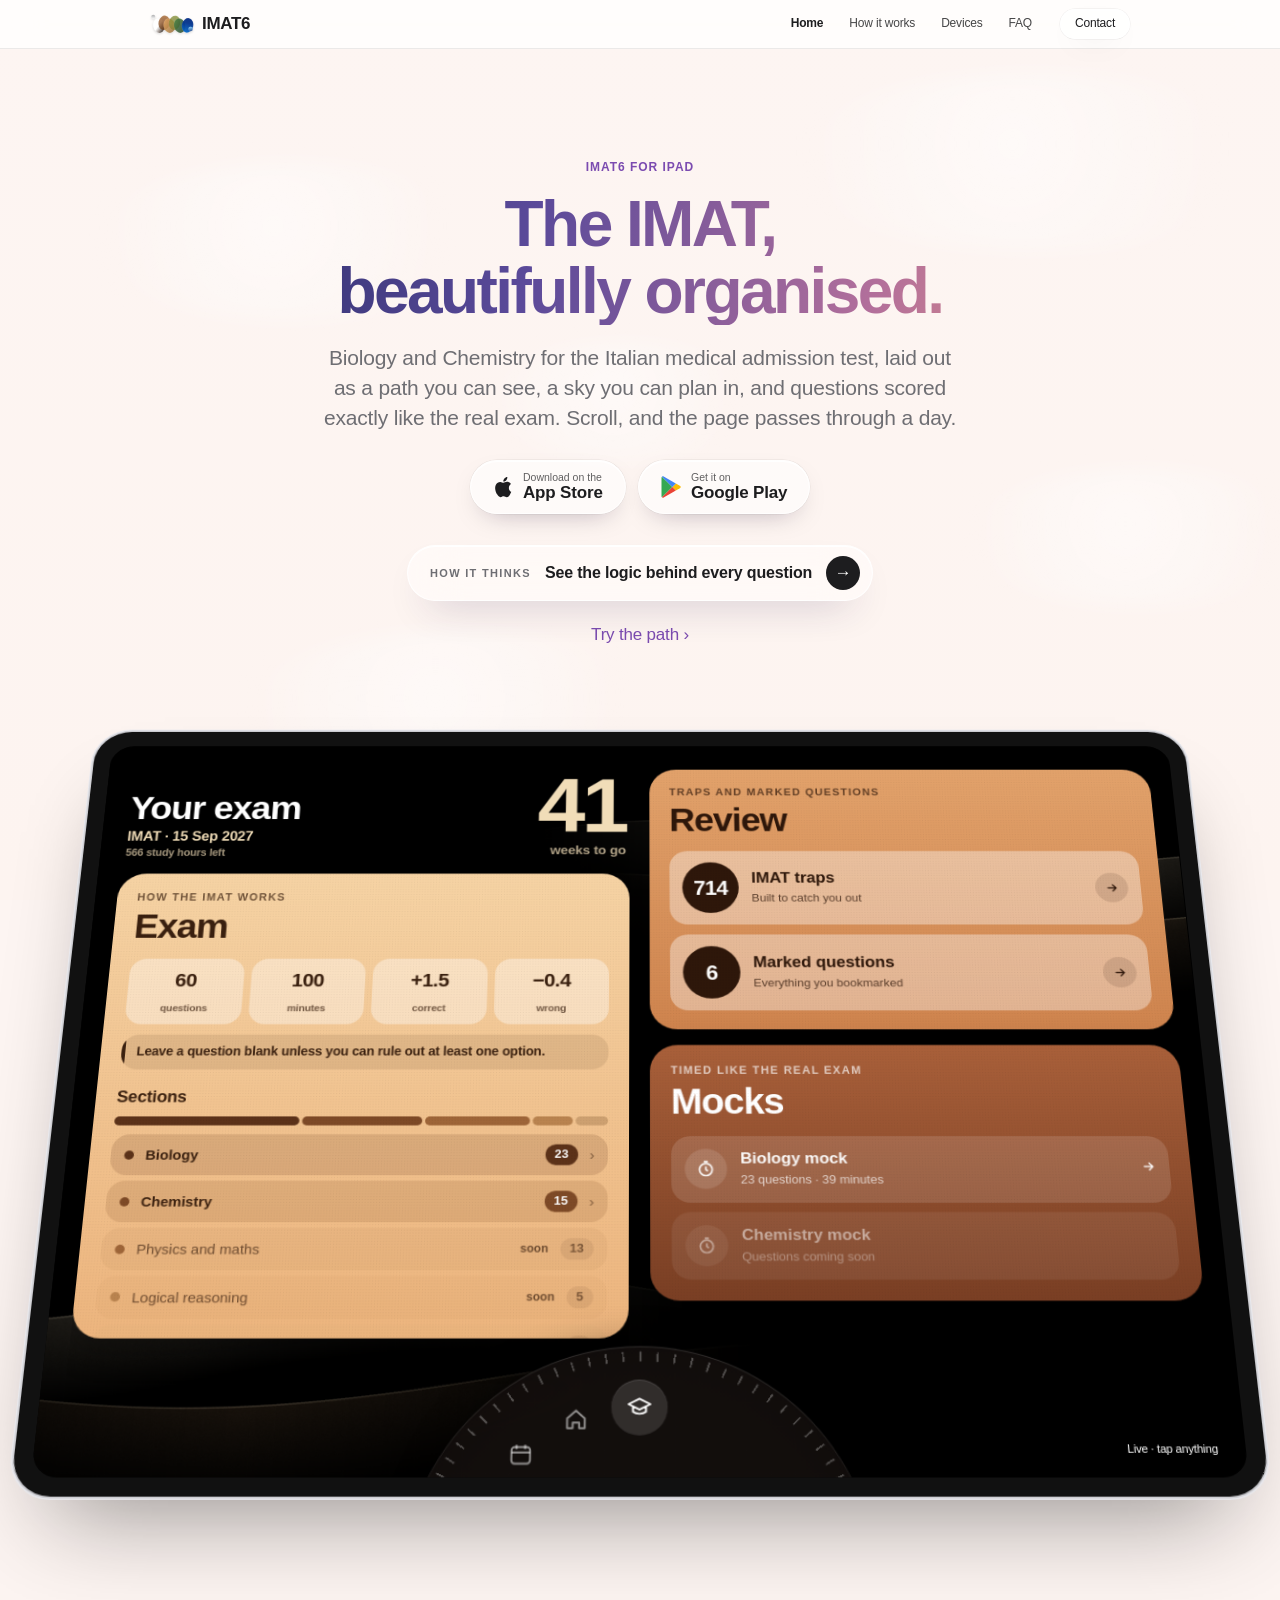
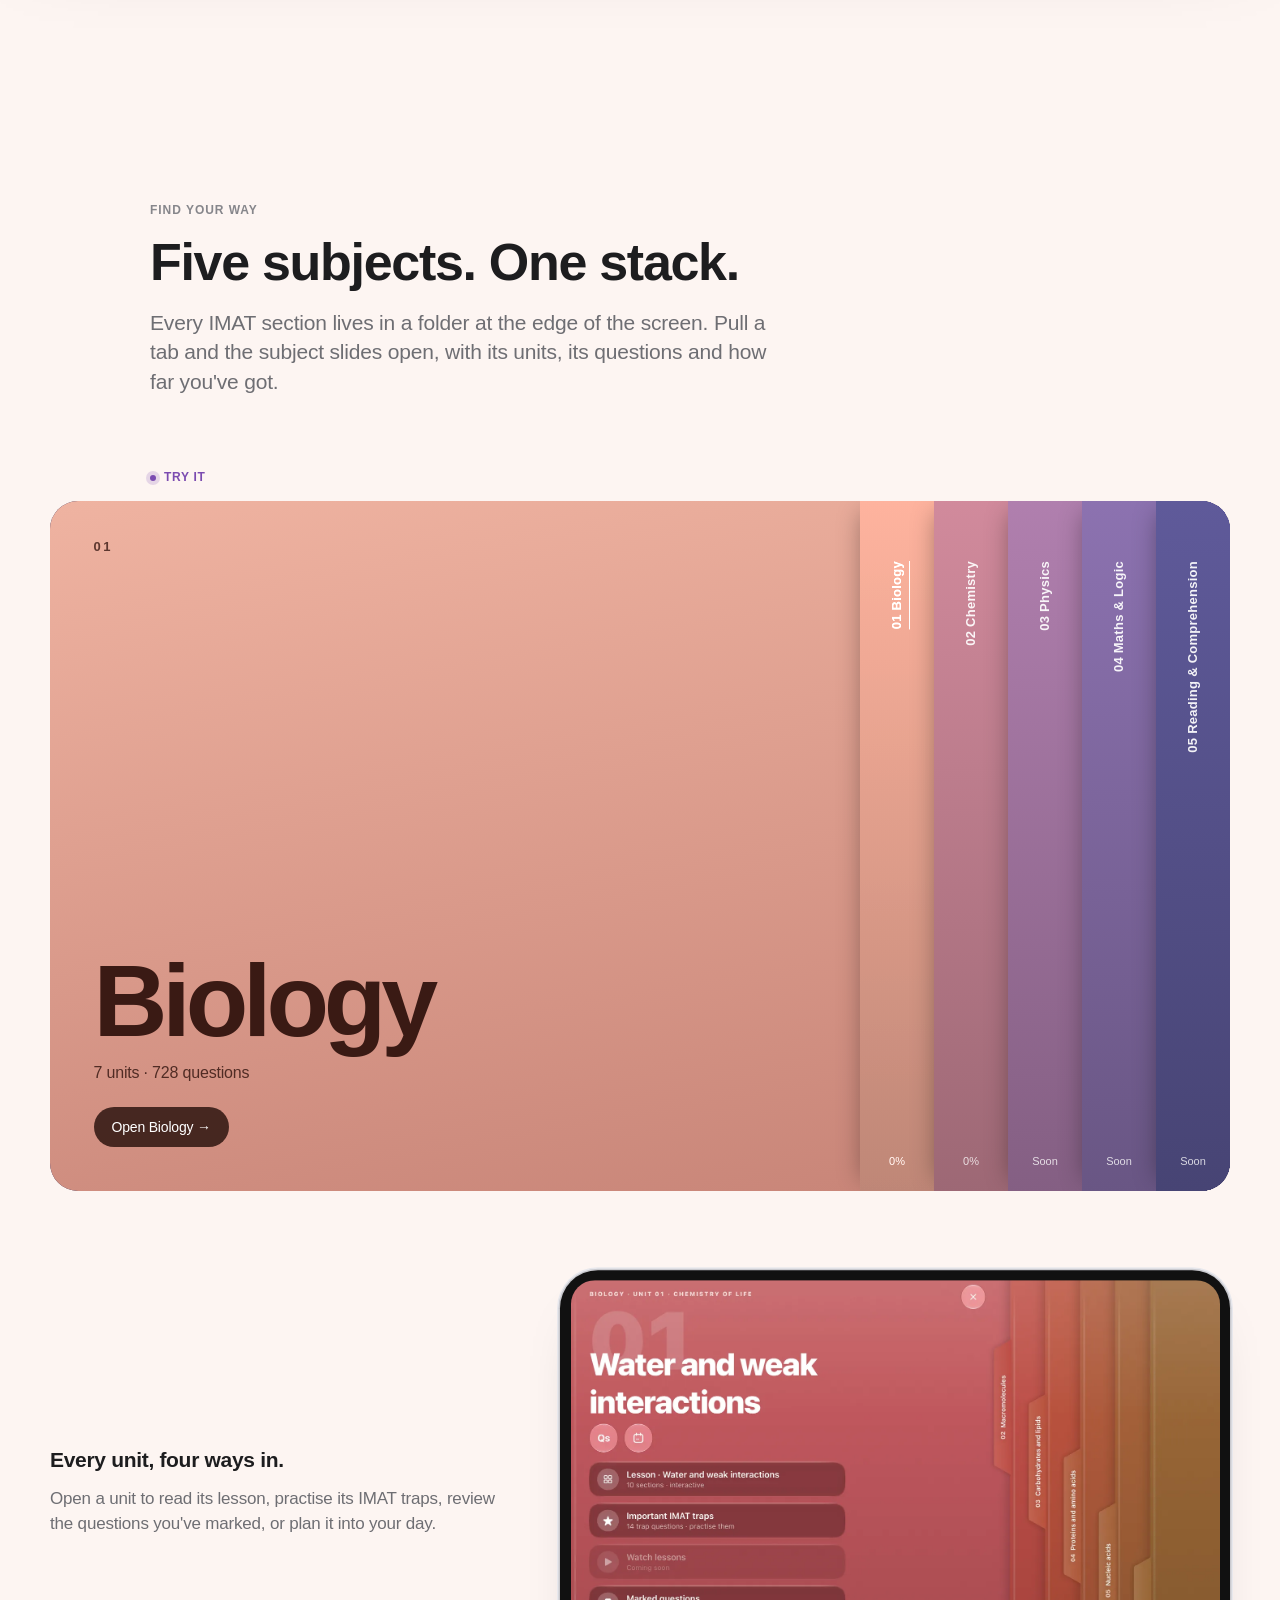
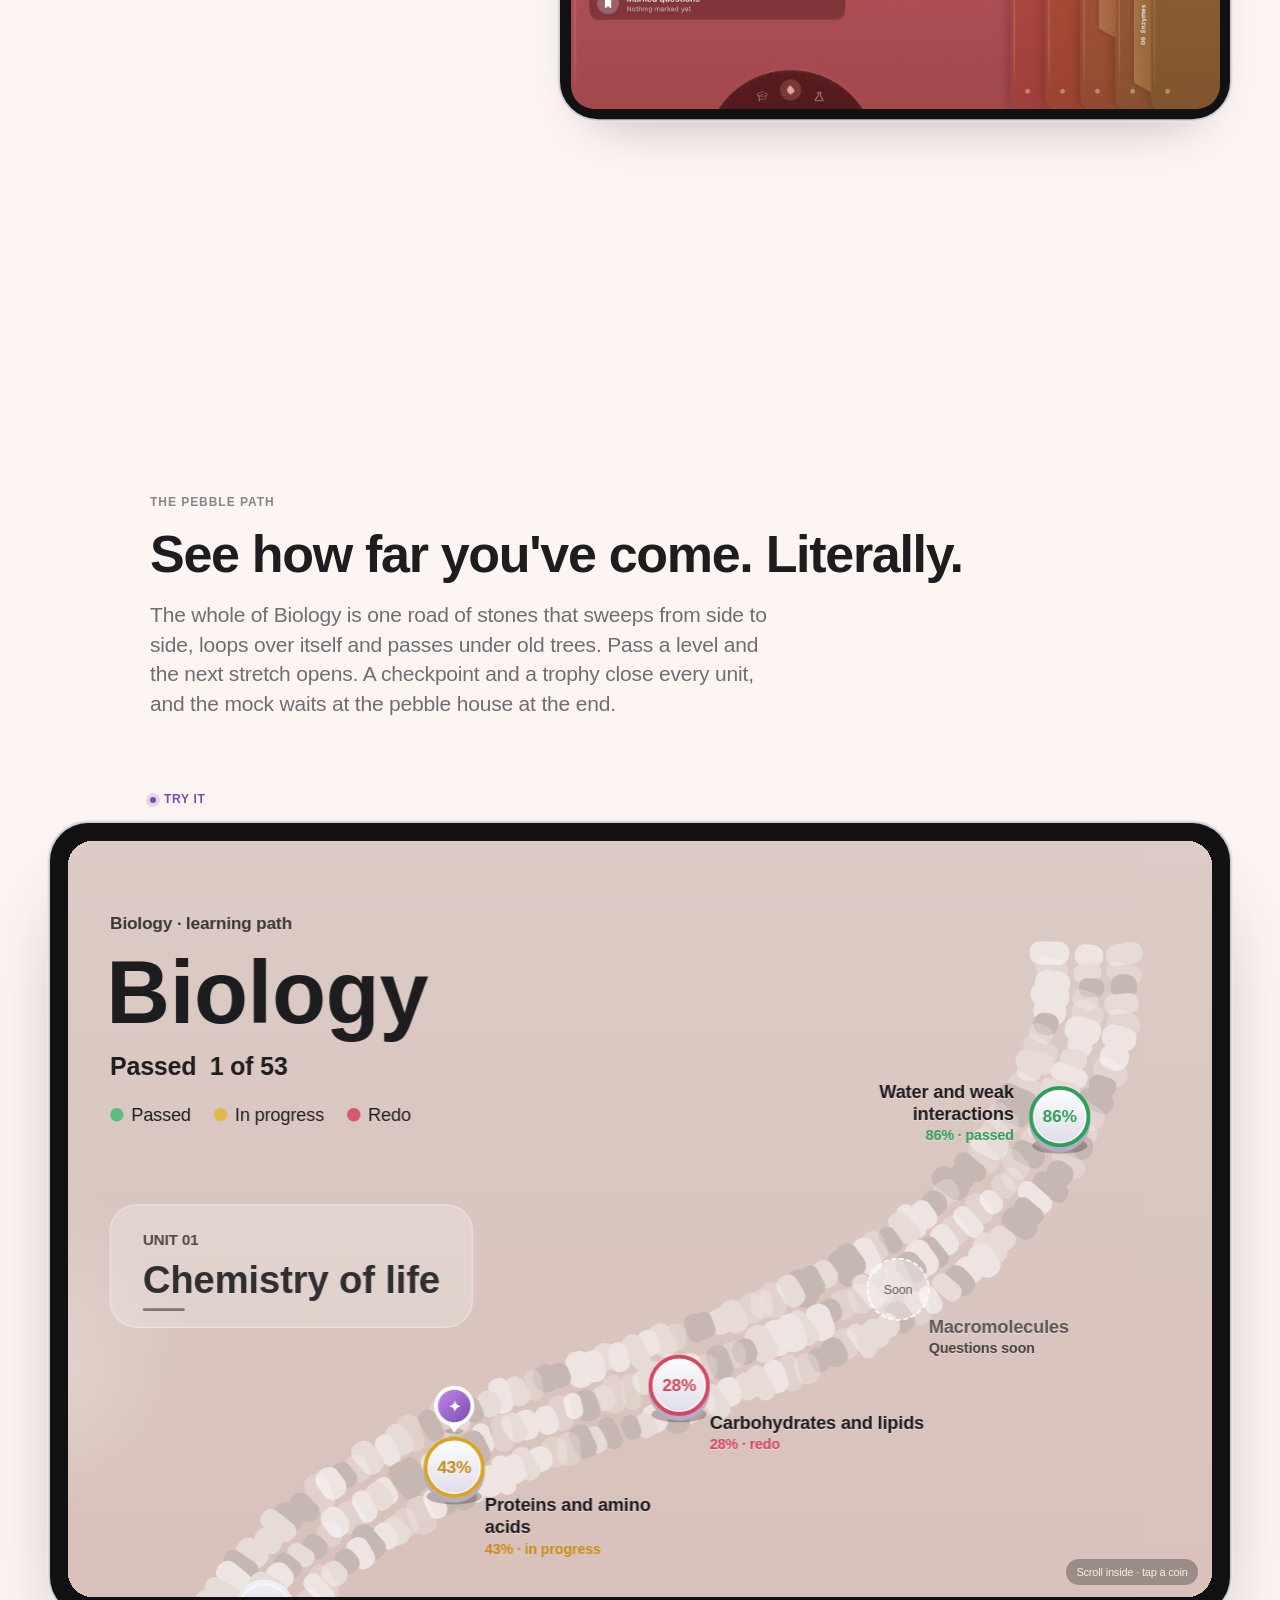
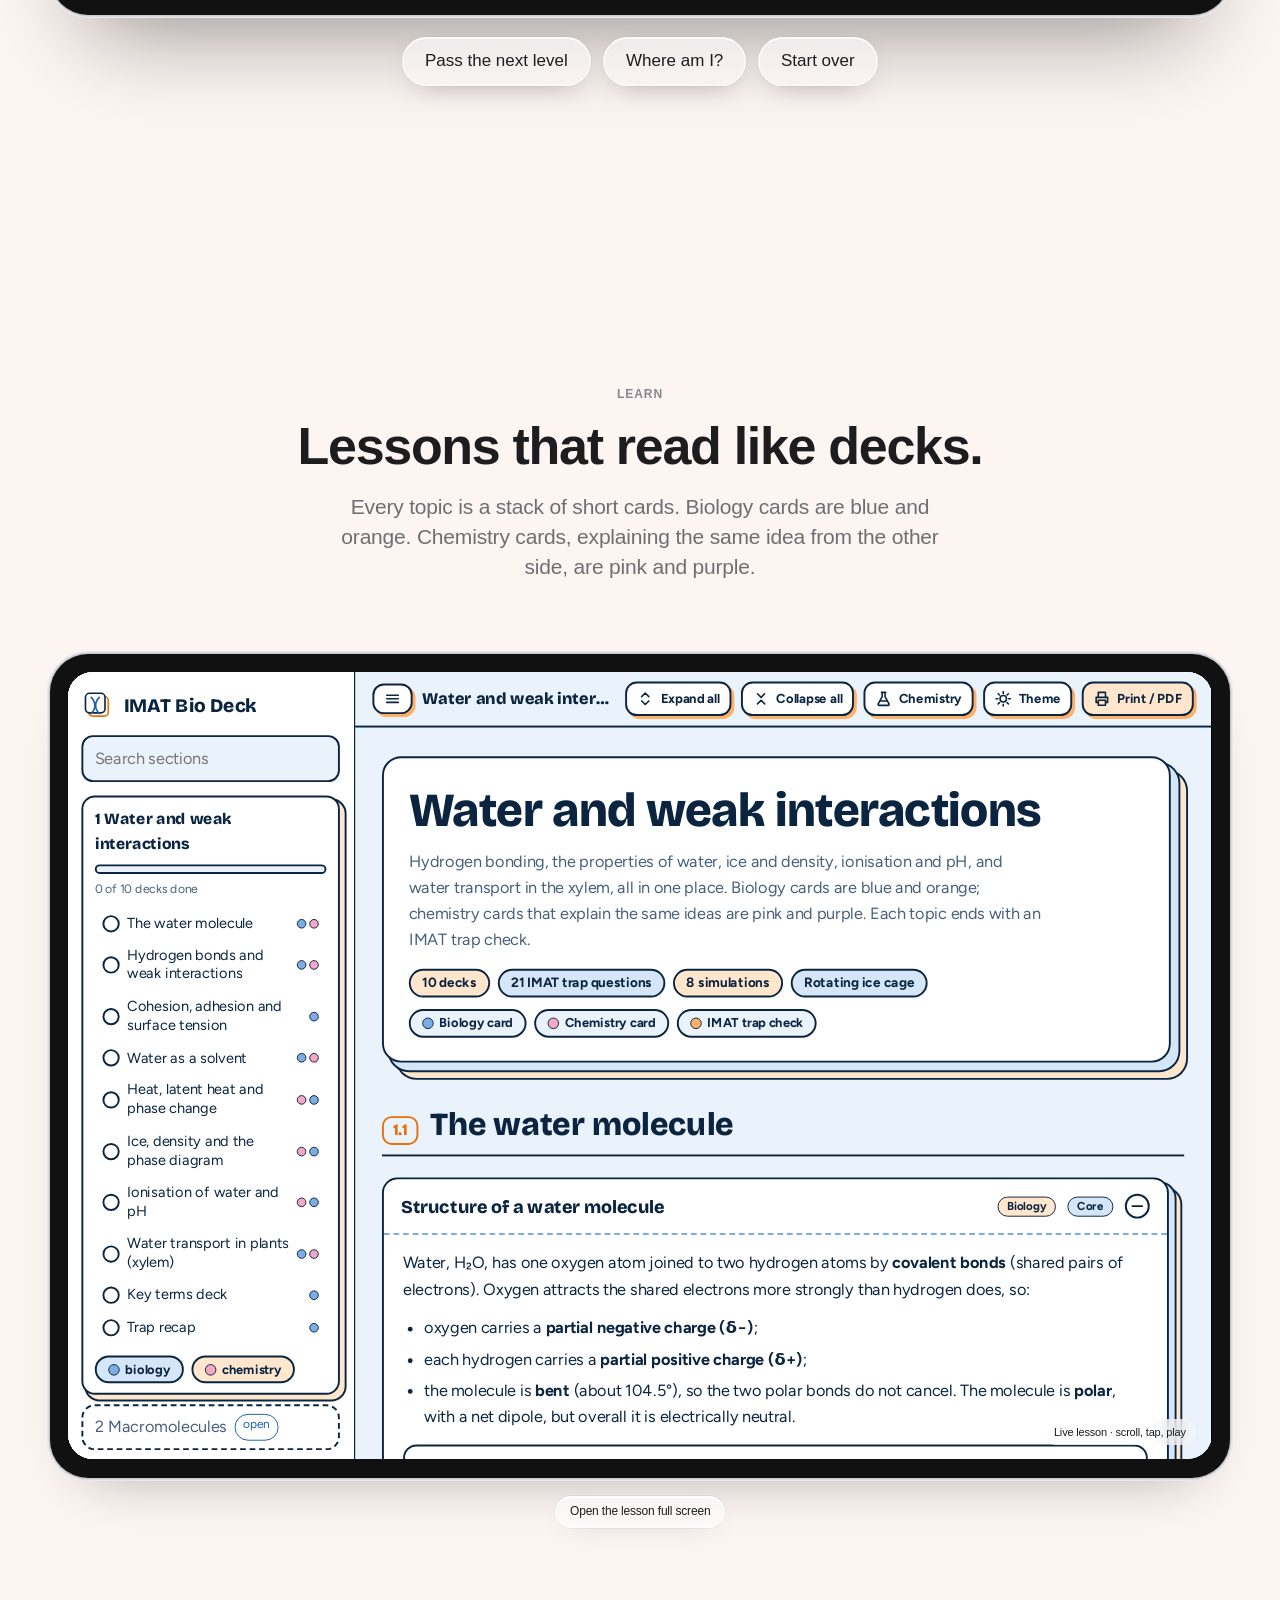
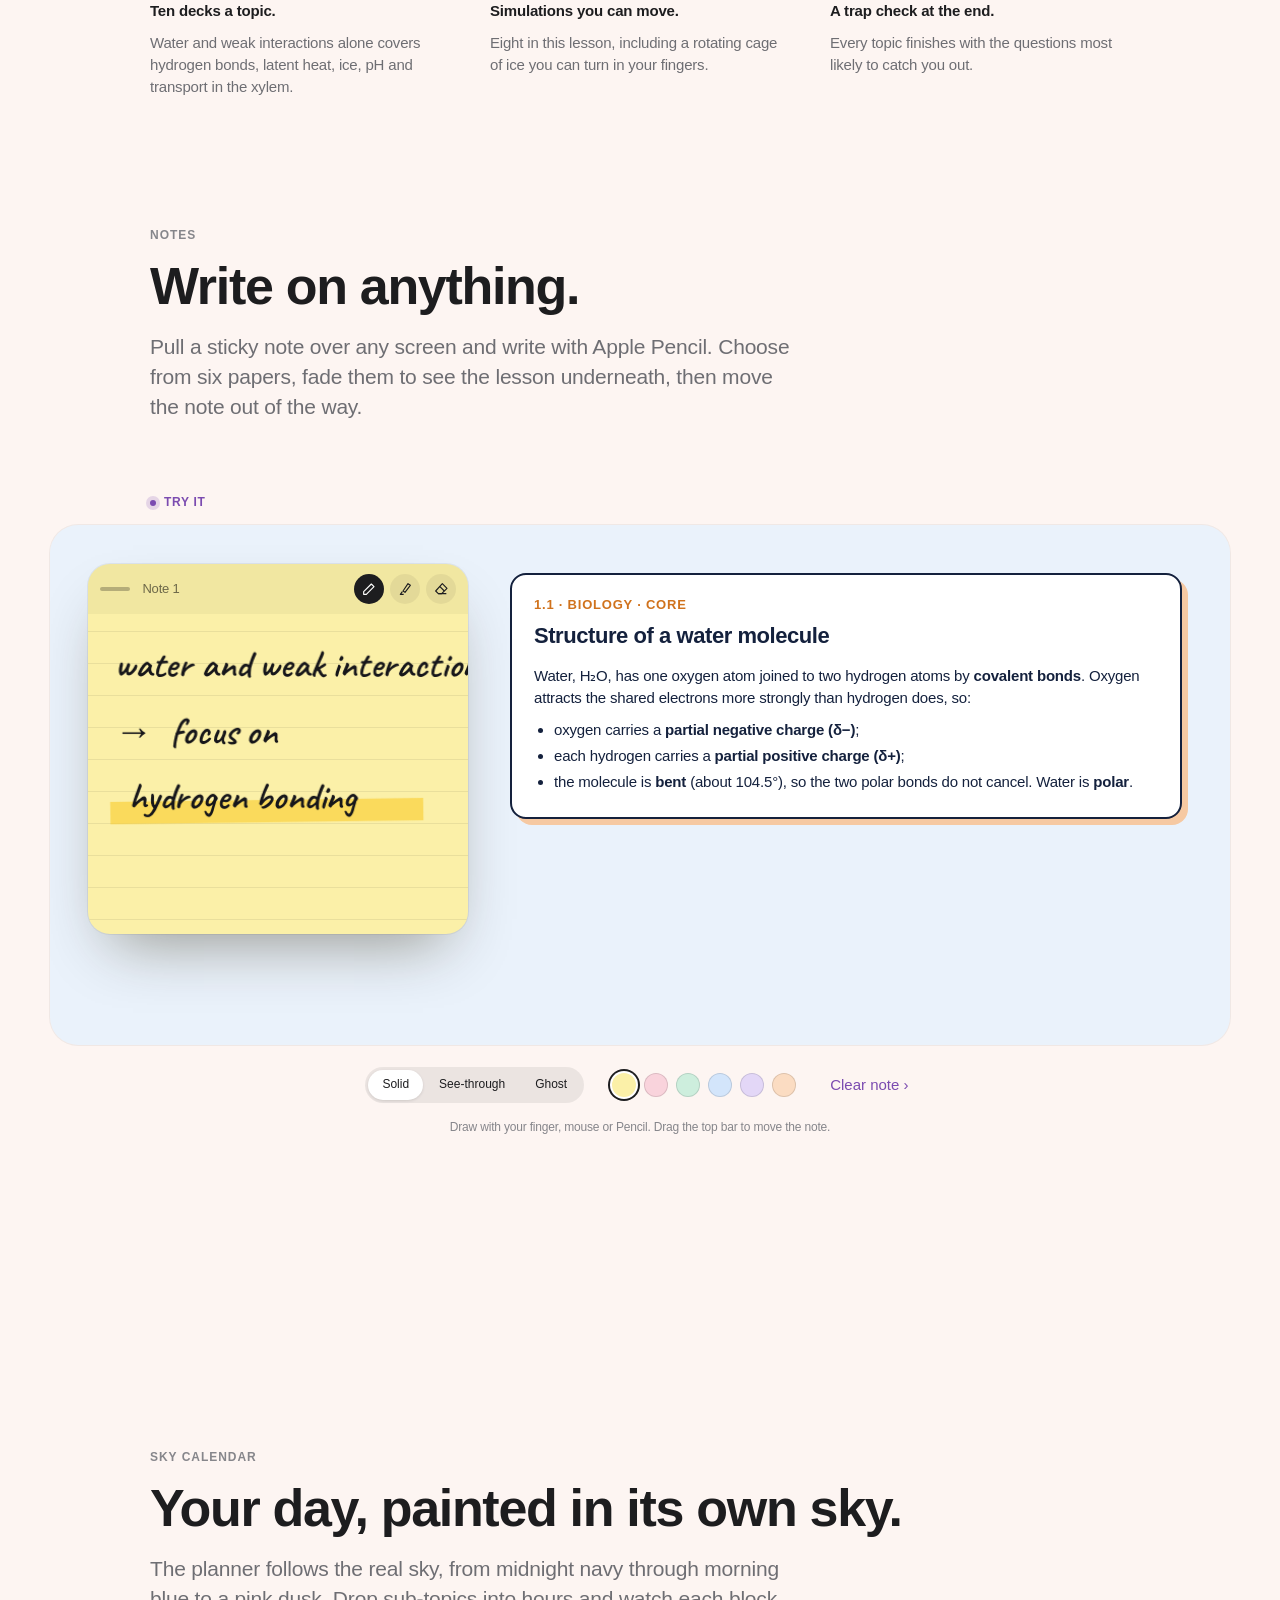
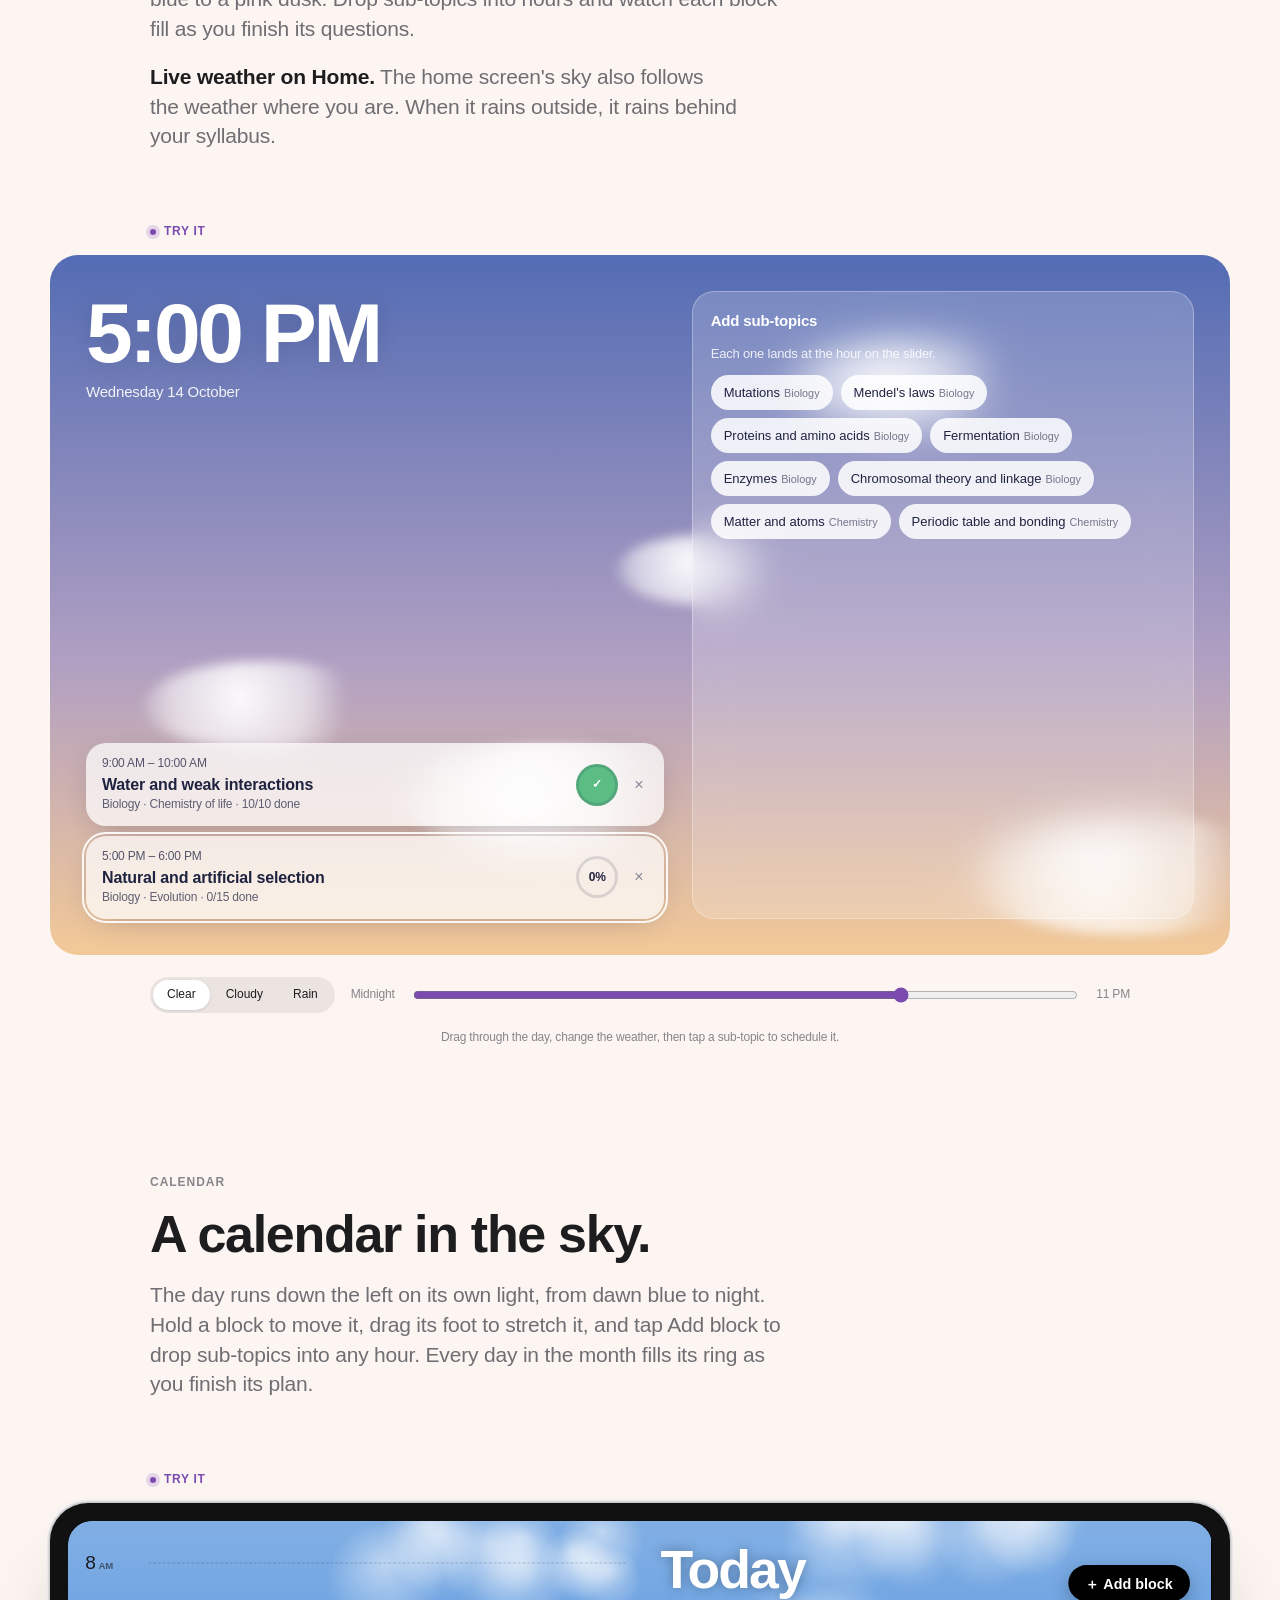
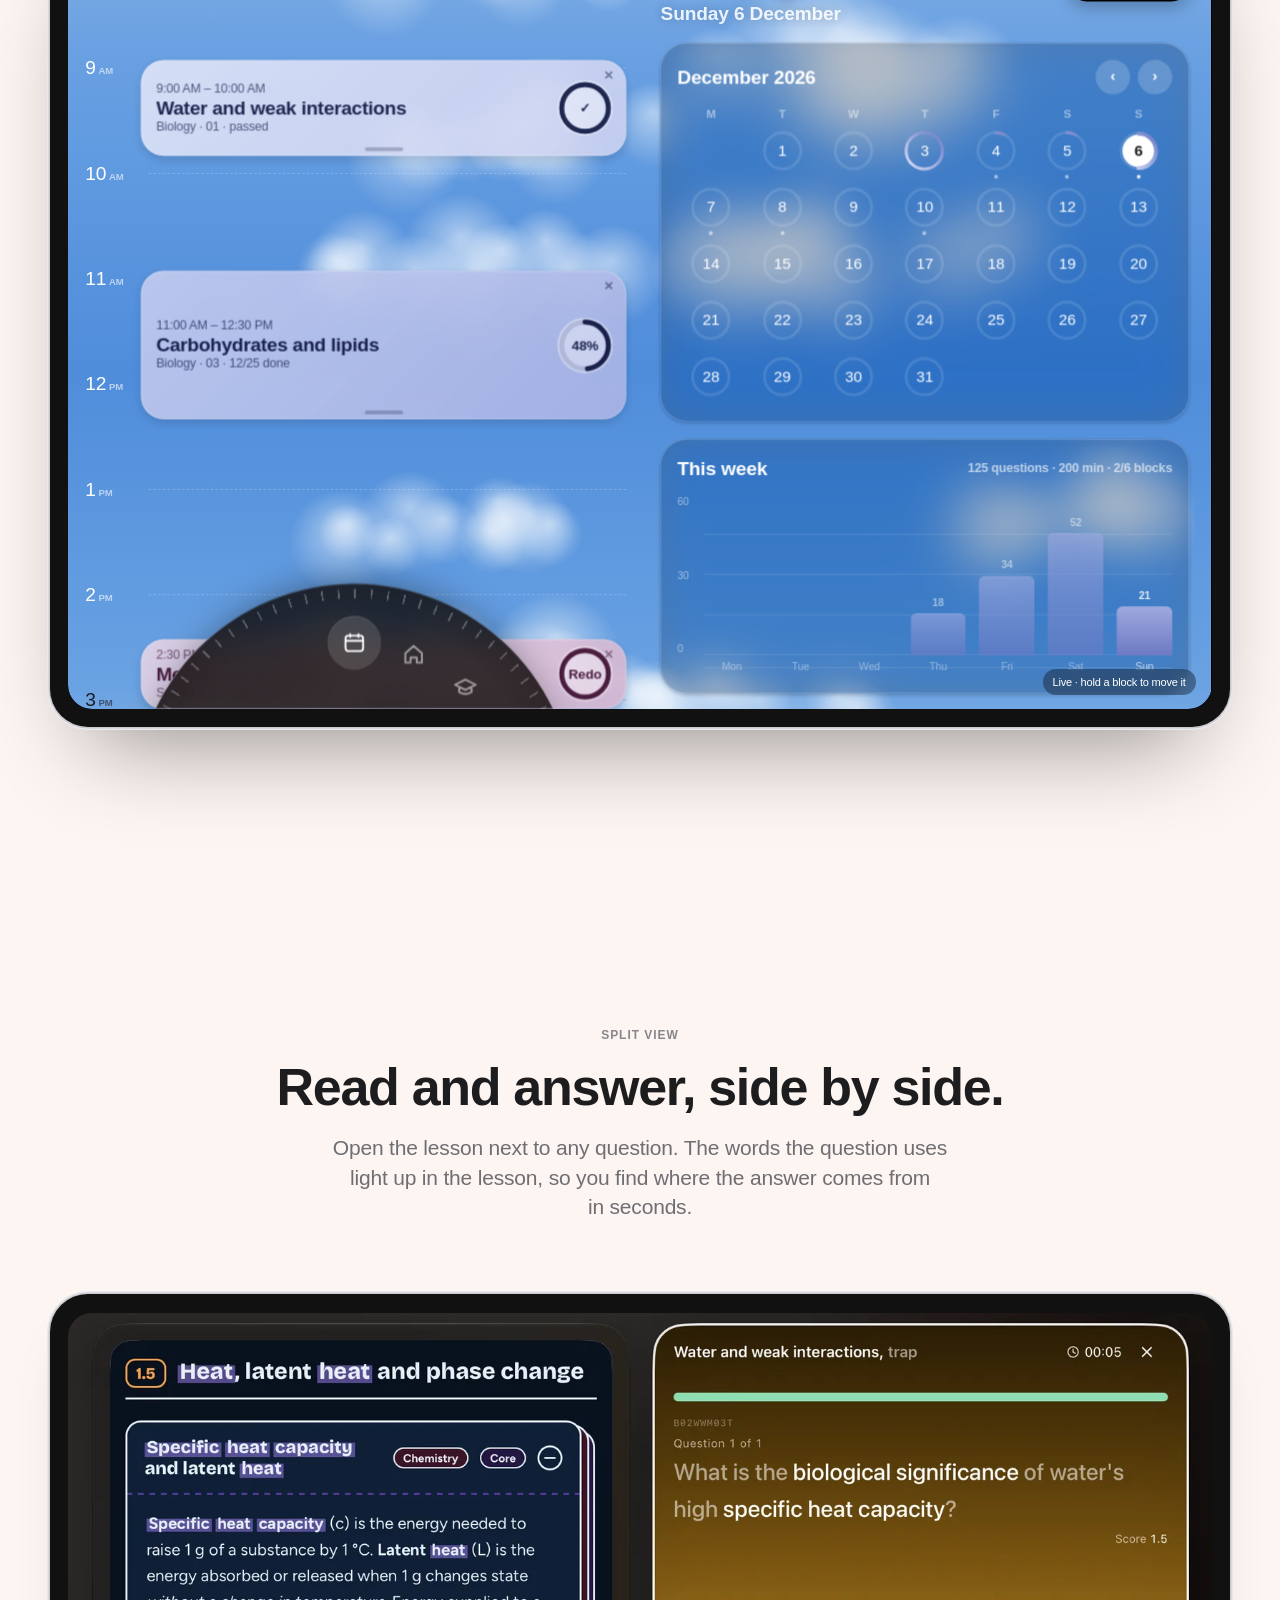
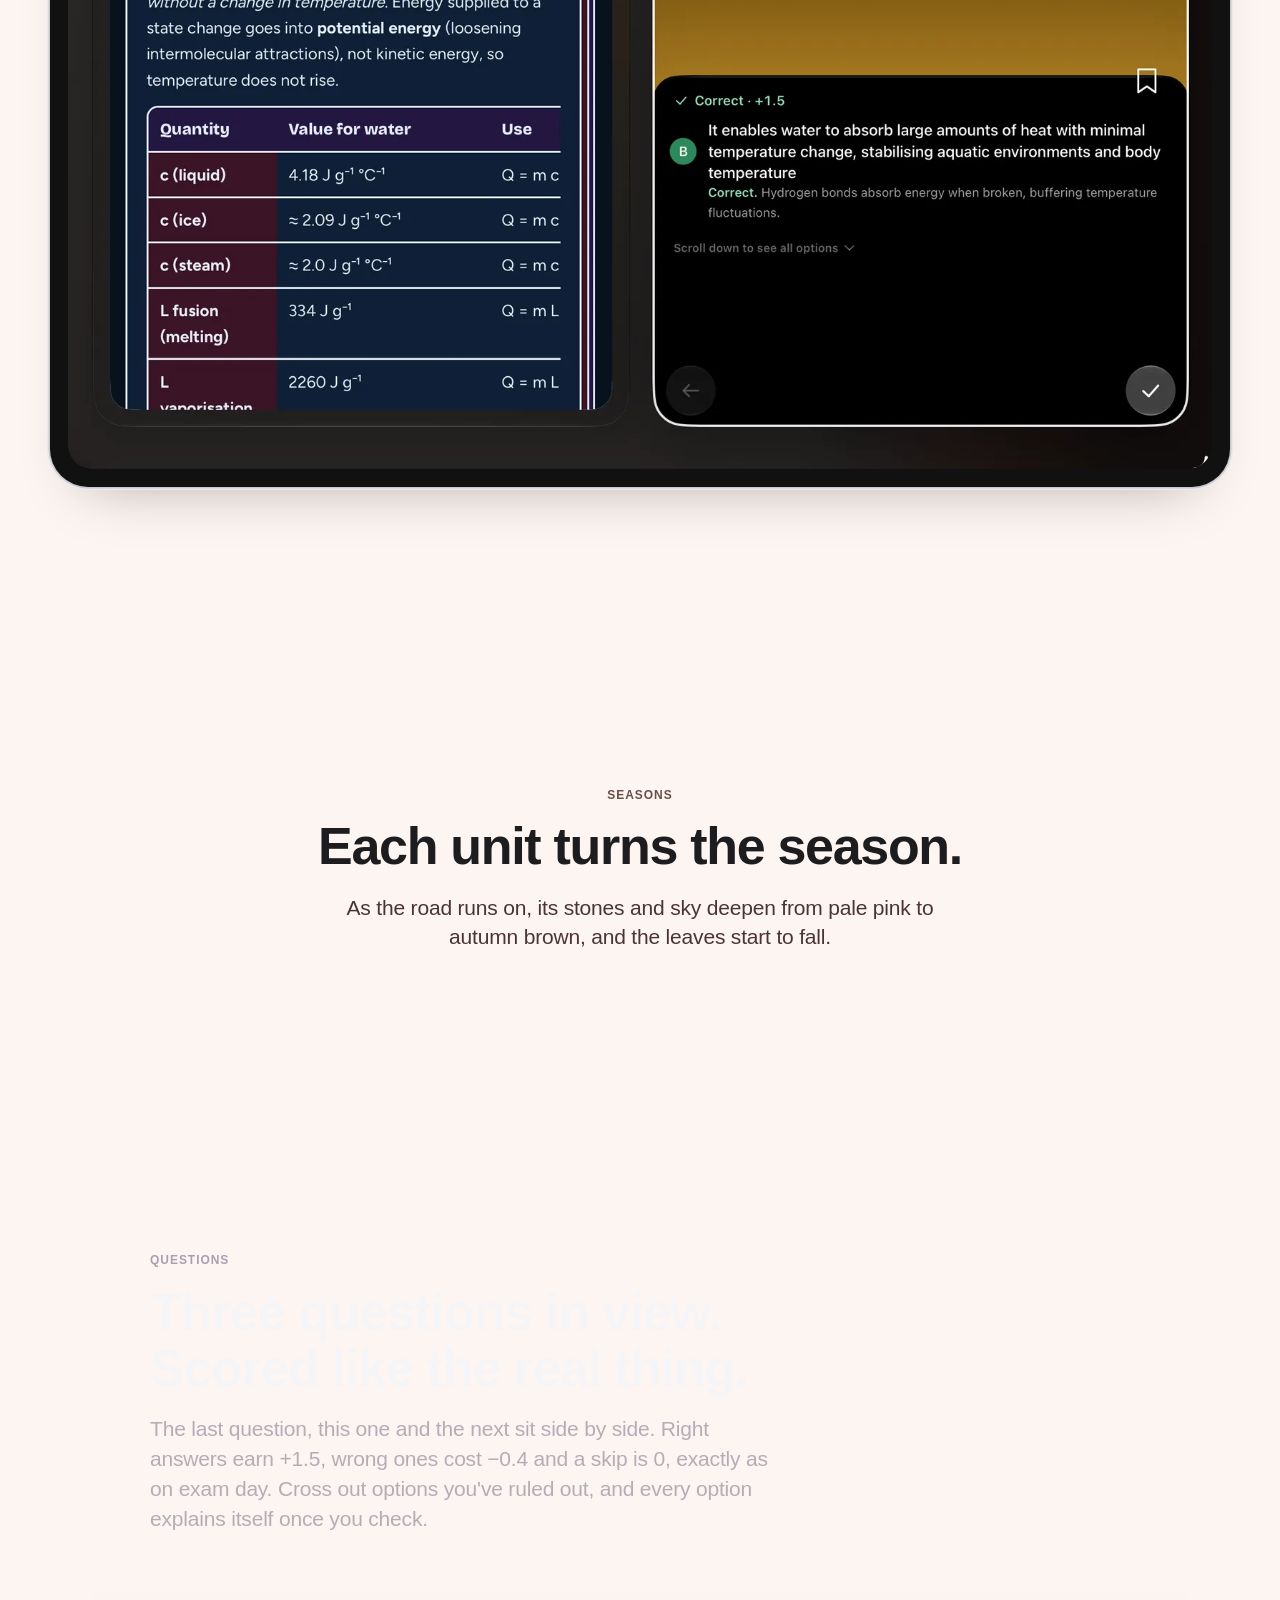
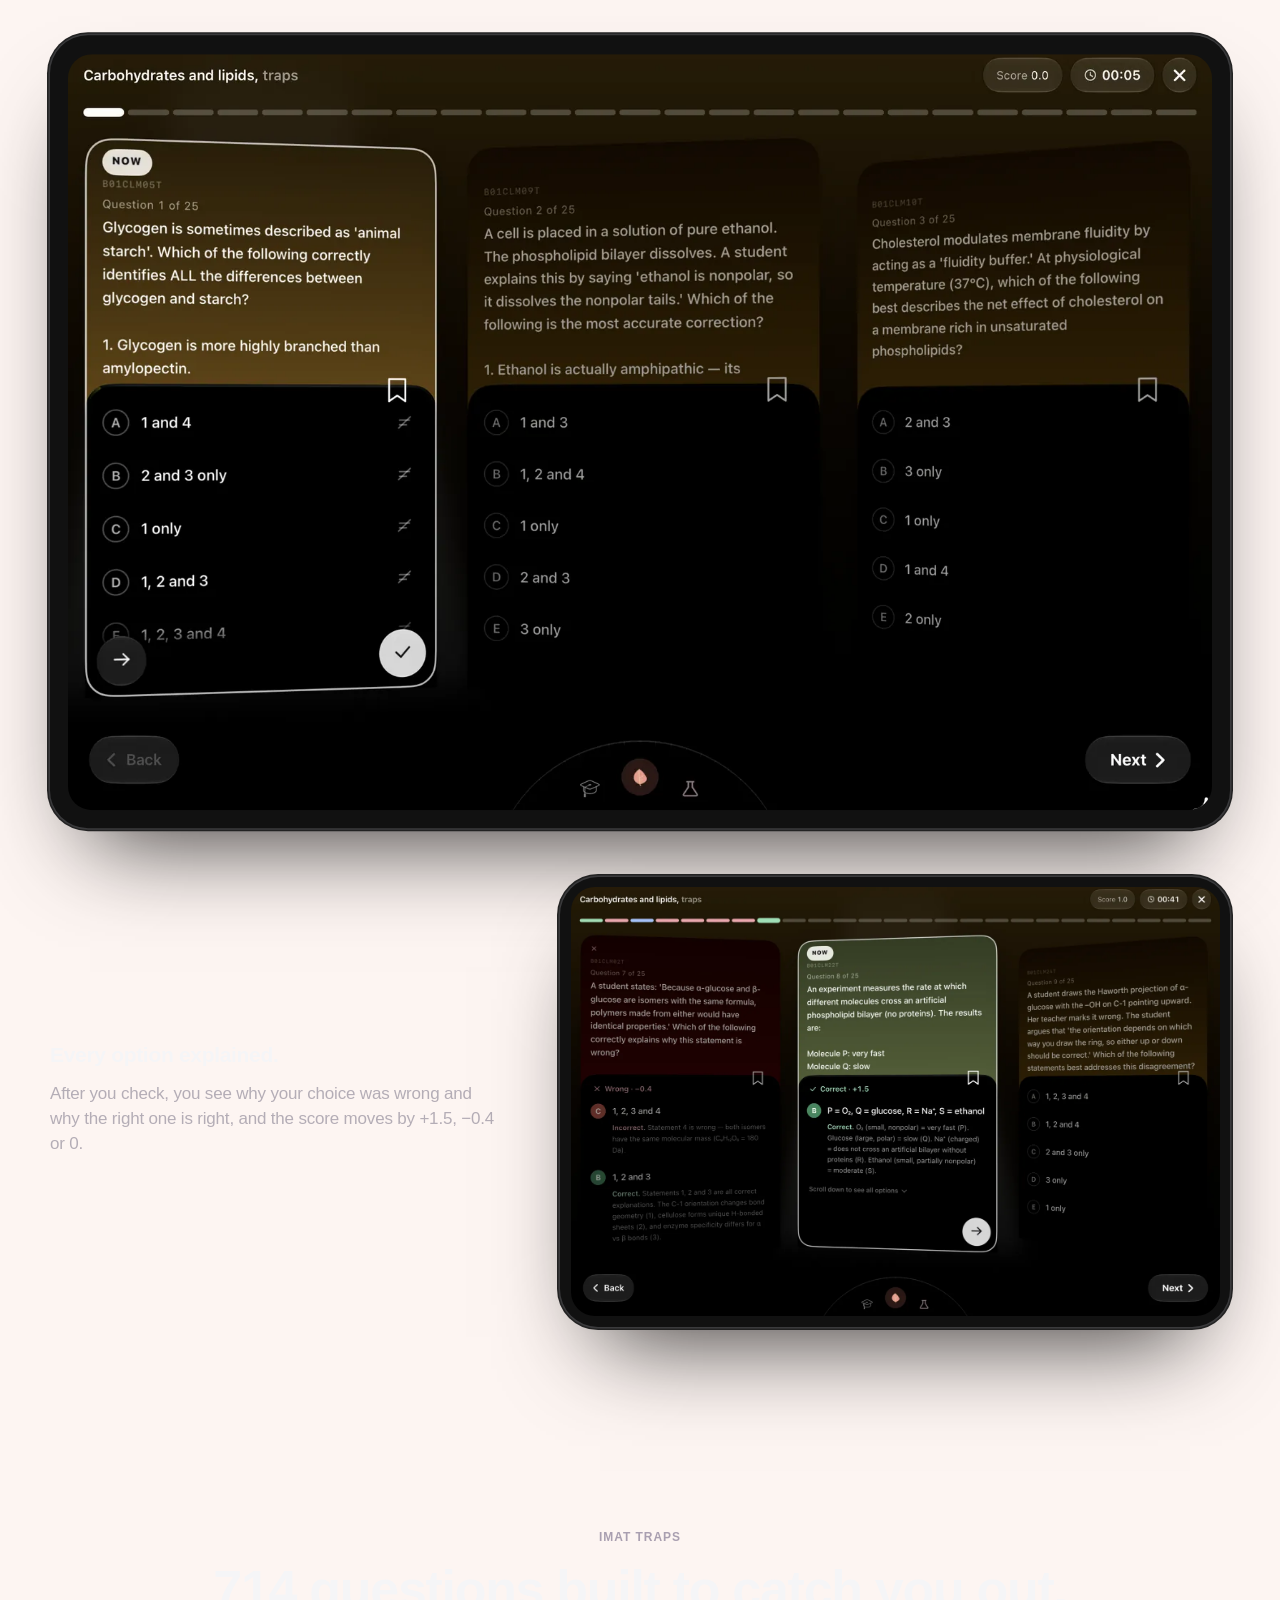
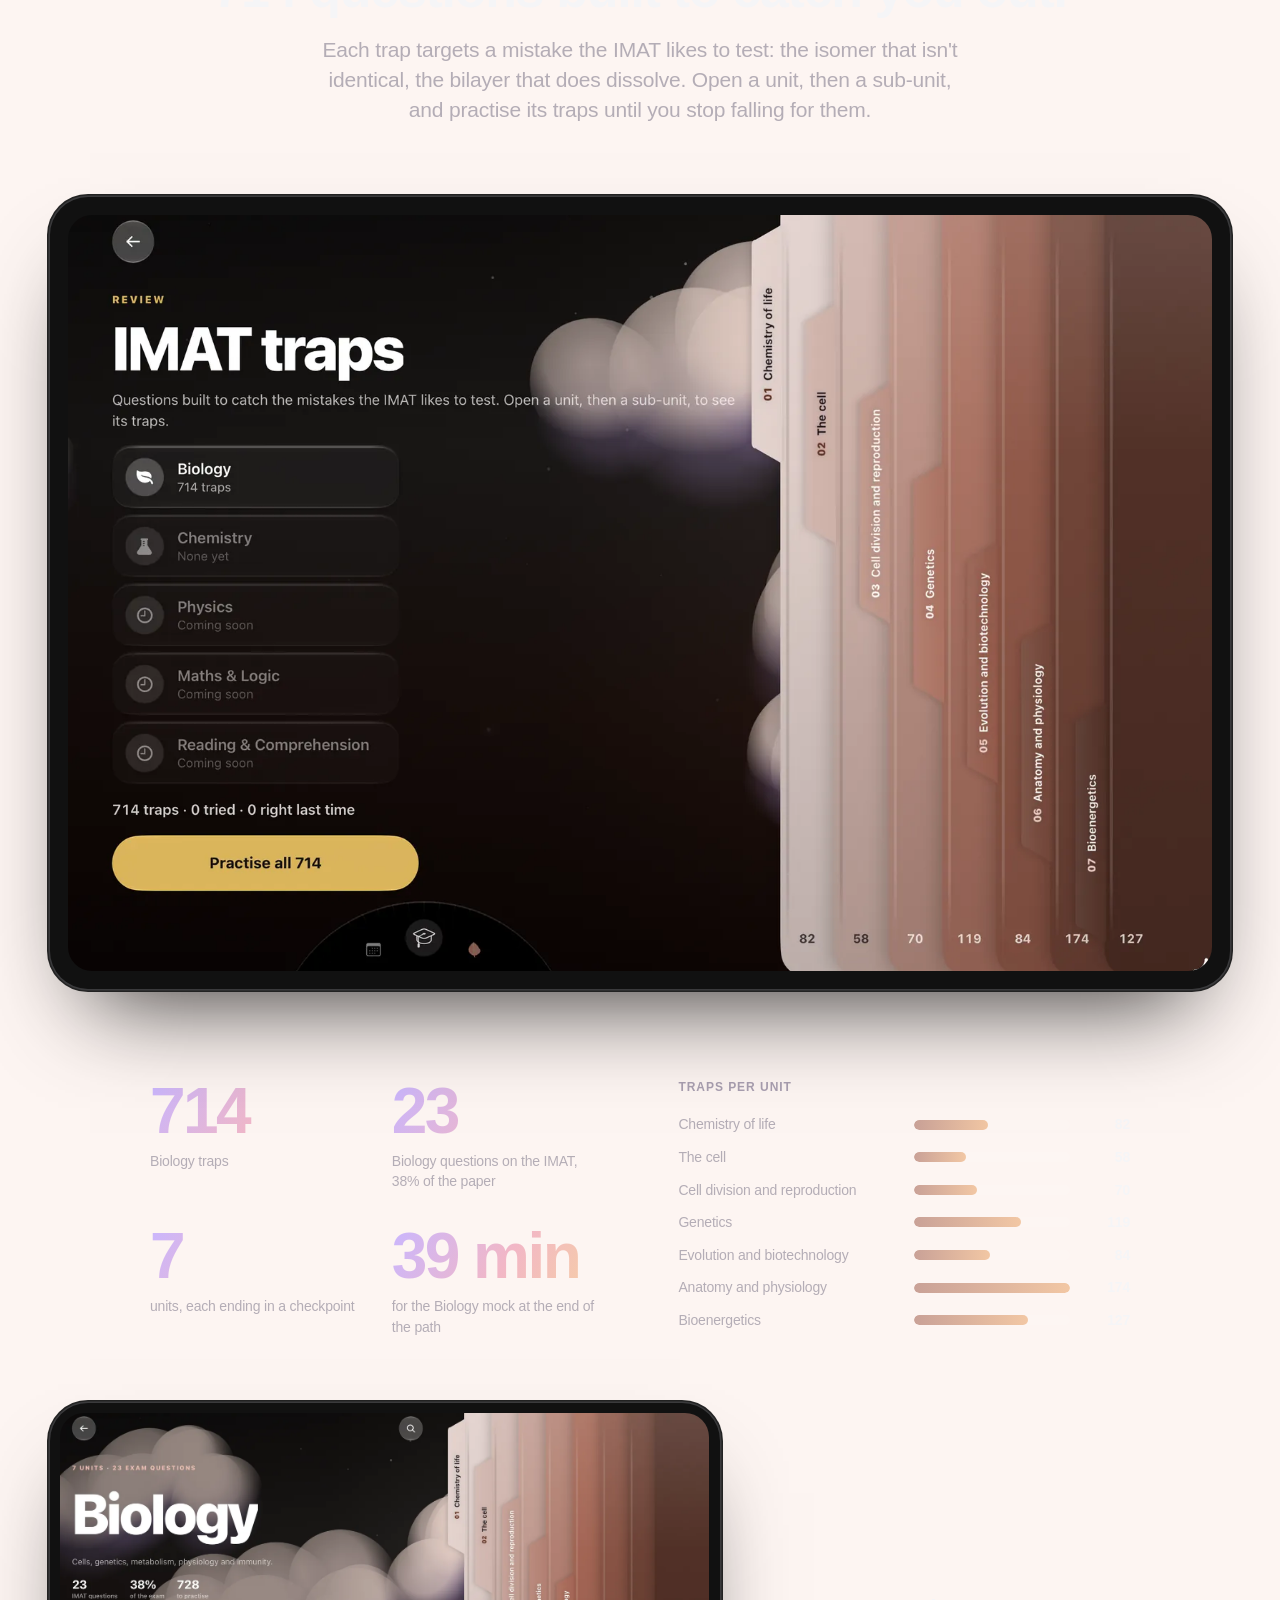
==== index.html @ 7db4a189 "Add the IMAT6 website Home, How it works, Devices, FAQ and Compare pages, with images, the live less" ====
<!doctype html>
<html lang="en"><head><meta charset="utf-8"><meta name="viewport" content="width=device-width, initial-scale=1, viewport-fit=cover">
<title>IMAT6 · IMAT Preparation App with Question Bank and Mock Tests</title>
<meta name="claude:viewport-fit-sides" content="cover">
<meta name="description" content="Prepare for the IMAT with 728 Biology questions, 714 IMAT trap questions, timed mock tests and real +1.5 / −0.4 marking. For iPad, iPhone and Mac.">
<meta property="og:title" content="IMAT6 · IMAT Preparation App with Question Bank and Mock Tests">
<meta property="og:description" content="Prepare for the IMAT with 728 Biology questions, 714 IMAT trap questions, timed mock tests and real +1.5 / −0.4 marking. For iPad, iPhone and Mac.">
<link rel="preconnect" href="https://fonts.googleapis.com"><link rel="stylesheet" href="https://fonts.googleapis.com/css2?family=Caveat:wght@500;600&display=swap"><link rel="stylesheet" href="app-screens.css"><link rel="stylesheet" href="style.css">
<script type="application/ld+json">{"@context": "https://schema.org", "@type": "SoftwareApplication", "name": "IMAT6", "applicationCategory": "EducationalApplication", "operatingSystem": "iPadOS, iOS, macOS", "description": "IMAT preparation app with a Biology question bank, IMAT trap questions, timed mock tests and real negative marking."}</script>
</head><body>
<header class="nav band"><div class="nav-in">
<a class="brand" href="index.html"><svg class="brand-logo" viewBox="200 600 1600 740" width="44" height="20" aria-hidden="true"><defs><linearGradient id="lg0" x1="0.5" y1="0" x2="0.5" y2="1"><stop offset="0" stop-color="#A9A9AB"/><stop offset="1" stop-color="#F6F6F6"/></linearGradient><linearGradient id="lg1" x1="0.25" y1="0.1" x2="0.85" y2="0.95"><stop offset="0" stop-color="#FFFFFF"/><stop offset="0.42" stop-color="#FFFFFF"/><stop offset="0.68" stop-color="#A59C97"/><stop offset="1" stop-color="#2E2420"/></linearGradient><linearGradient id="lg2" x1="0.5" y1="0" x2="0.5" y2="1"><stop offset="0" stop-color="#9E5618"/><stop offset="0.55" stop-color="#88491A"/><stop offset="1" stop-color="#6A3A14"/></linearGradient><linearGradient id="lg3" x1="0" y1="0" x2="1" y2="1"><stop offset="0" stop-color="#E8AE6E"/><stop offset="0.5" stop-color="#C08A4A"/><stop offset="1" stop-color="#8A6432"/></linearGradient><linearGradient id="lg4" x1="0.5" y1="0" x2="0.5" y2="1"><stop offset="0" stop-color="#7E8A2E"/><stop offset="0.6" stop-color="#8C8C36"/><stop offset="1" stop-color="#8A7E30"/></linearGradient><linearGradient id="lg5" x1="0" y1="0" x2="1" y2="1"><stop offset="0" stop-color="#4C8646"/><stop offset="0.55" stop-color="#2E5A30"/><stop offset="1" stop-color="#1C3A20"/></linearGradient><linearGradient id="lg6" x1="0.5" y1="0" x2="0.5" y2="1"><stop offset="0" stop-color="#032A82"/><stop offset="0.35" stop-color="#02338E"/><stop offset="1" stop-color="#0569CA"/></linearGradient><linearGradient id="lg7" x1="0.4" y1="0" x2="0.6" y2="1"><stop offset="0" stop-color="#88CEF4"/><stop offset="0.5" stop-color="#5E98D0"/><stop offset="1" stop-color="#2C5290"/></linearGradient></defs><ellipse cx="307" cy="700" rx="74.0" ry="74.0" fill="url(#lg0)" opacity="1" stroke="rgba(255,255,255,.5)" stroke-width="6" transform="rotate(0 307 700)"/><ellipse cx="514" cy="1032" rx="210.0" ry="271.0" fill="url(#lg1)" opacity="1" stroke="rgba(255,255,255,.5)" stroke-width="6" transform="rotate(-13 514 1032)"/><ellipse cx="709" cy="927" rx="210.0" ry="271.0" fill="url(#lg2)" opacity="0.72" stroke="rgba(255,255,255,.5)" stroke-width="6" transform="rotate(13 709 927)"/><ellipse cx="899" cy="1032" rx="210.0" ry="271.0" fill="url(#lg3)" opacity="0.84" stroke="rgba(255,255,255,.5)" stroke-width="6" transform="rotate(-13 899 1032)"/><ellipse cx="1093" cy="930" rx="210.0" ry="271.0" fill="url(#lg4)" opacity="0.74" stroke="rgba(255,255,255,.5)" stroke-width="6" transform="rotate(13 1093 930)"/><ellipse cx="1286" cy="1032" rx="210.0" ry="271.0" fill="url(#lg5)" opacity="0.82" stroke="rgba(255,255,255,.5)" stroke-width="6" transform="rotate(-13 1286 1032)"/><ellipse cx="1575" cy="1021" rx="210.0" ry="271.0" fill="url(#lg6)" opacity="0.94" stroke="rgba(255,255,255,.5)" stroke-width="6" transform="rotate(13 1575 1021)"/><ellipse cx="1688" cy="1152" rx="82.0" ry="82.0" fill="url(#lg7)" opacity="0.96" stroke="rgba(255,255,255,.5)" stroke-width="6" transform="rotate(0 1688 1152)"/></svg>IMAT6</a>
<nav class="nav-links" aria-label="Site"><a href="index.html" aria-current="page">Home</a><a href="how-it-works.html">How it works</a><a href="devices.html">Devices</a><a href="faq.html">FAQ</a></nav>
<button class="menu-btn" id="menu-btn" aria-expanded="false" aria-controls="mobile-menu" aria-label="Menu"><svg width="18" height="12" viewBox="0 0 18 12" fill="none" stroke="currentColor" stroke-width="1.6"><path d="M1 2h16M1 10h16"/></svg></button>
<a class="pill" href="index.html#contact">Contact</a>
</div><div class="mobile-menu wrap" id="mobile-menu" hidden><a href="index.html">Home</a><a href="how-it-works.html">How it works</a><a href="devices.html">Devices</a><a href="faq.html">FAQ</a></div></header>
<main><svg width="0" height="0" style="position:absolute" aria-hidden="true">
  <defs>
    <symbol id="i-path" viewBox="0 0 24 24" fill="none" stroke="currentColor" stroke-width="1.6" stroke-linecap="round"><path d="M3 19c3 0 3-5 7-5s3 5 7 5 3-9 4-12"/><circle cx="6" cy="17" r="1"/><circle cx="12" cy="15" r="1"/><circle cx="18" cy="15" r="1"/></symbol>
    <symbol id="i-flag" viewBox="0 0 24 24" fill="none" stroke="currentColor" stroke-width="1.6" stroke-linecap="round" stroke-linejoin="round"><path d="M5 21V4M5 4h11l-2 4 2 4H5"/></symbol>
    <symbol id="i-trophy" viewBox="0 0 24 24" fill="none" stroke="currentColor" stroke-width="1.6" stroke-linecap="round" stroke-linejoin="round"><path d="M8 4h8v5a4 4 0 0 1-8 0V4ZM8 6H5a3 3 0 0 0 3 4M16 6h3a3 3 0 0 1-3 4M12 13v4M8 20h8"/></symbol>
    <symbol id="i-sky" viewBox="0 0 24 24" fill="none" stroke="currentColor" stroke-width="1.6" stroke-linecap="round"><path d="M7 18h10a3.5 3.5 0 0 0 0-7 5 5 0 0 0-9.6 1A3 3 0 0 0 7 18Z"/><path d="M15 3v2M20 5.5l-1.4 1.4"/></symbol>
    <symbol id="i-cal" viewBox="0 0 24 24" fill="none" stroke="currentColor" stroke-width="1.6" stroke-linecap="round"><rect x="3.5" y="5" width="17" height="15" rx="3"/><path d="M8 3v4M16 3v4M3.5 10h17"/><circle cx="9" cy="14.5" r=".6" fill="currentColor"/><circle cx="12" cy="14.5" r=".6" fill="currentColor"/><circle cx="15" cy="14.5" r=".6" fill="currentColor"/></symbol>
    <symbol id="i-search" viewBox="0 0 24 24" fill="none" stroke="currentColor" stroke-width="1.6" stroke-linecap="round"><circle cx="10.5" cy="10.5" r="6"/><path d="m15 15 5 5"/></symbol>
    <symbol id="i-folders" viewBox="0 0 24 24" fill="none" stroke="currentColor" stroke-width="1.6" stroke-linejoin="round"><path d="M6 3h4v18H6zM10 5h4v16h-4zM14 7h4v14h-4z"/></symbol>
    <symbol id="i-cols" viewBox="0 0 24 24" fill="none" stroke="currentColor" stroke-width="1.6" stroke-linejoin="round"><rect x="2.5" y="6" width="5" height="12" rx="1.5"/><rect x="9.5" y="4" width="5" height="16" rx="1.5"/><rect x="16.5" y="6" width="5" height="12" rx="1.5"/></symbol>
    <symbol id="i-score" viewBox="0 0 24 24" fill="none" stroke="currentColor" stroke-width="1.6" stroke-linecap="round"><path d="M6 5v6M3 8h6M15 8h6M4 19 20 13"/></symbol>
    <symbol id="i-strike" viewBox="0 0 24 24" fill="none" stroke="currentColor" stroke-width="1.6" stroke-linecap="round"><path d="M5 9h14M5 15h14M17 4 7 20"/></symbol>
    <symbol id="i-timer" viewBox="0 0 24 24" fill="none" stroke="currentColor" stroke-width="1.6" stroke-linecap="round"><circle cx="12" cy="13" r="7.5"/><path d="M12 9v4l2.5 2M10 2.5h4"/></symbol>
    <symbol id="i-mark" viewBox="0 0 24 24" fill="none" stroke="currentColor" stroke-width="1.6" stroke-linejoin="round"><path d="M7 3.5h10v17l-5-4-5 4z"/></symbol>
    <symbol id="i-trap" viewBox="0 0 24 24" fill="none" stroke="currentColor" stroke-width="1.6" stroke-linejoin="round"><path d="m12 3 2.7 5.6 6.1.9-4.4 4.3 1 6.1L12 17l-5.4 2.9 1-6.1L3.2 9.5l6.1-.9z"/></symbol>
    <symbol id="i-deck" viewBox="0 0 24 24" fill="none" stroke="currentColor" stroke-width="1.6" stroke-linejoin="round"><rect x="4" y="7" width="14" height="13" rx="2.5"/><path d="M7 4h11a2 2 0 0 1 2 2v11"/></symbol>
    <symbol id="i-sim" viewBox="0 0 24 24" fill="none" stroke="currentColor" stroke-width="1.6"><ellipse cx="12" cy="12" rx="9" ry="3.6"/><ellipse cx="12" cy="12" rx="9" ry="3.6" transform="rotate(60 12 12)"/><ellipse cx="12" cy="12" rx="9" ry="3.6" transform="rotate(120 12 12)"/><circle cx="12" cy="12" r="1.2" fill="currentColor"/></symbol>
    <symbol id="i-two" viewBox="0 0 24 24" fill="none" stroke="currentColor" stroke-width="1.6"><circle cx="9" cy="12" r="5.5"/><circle cx="15" cy="12" r="5.5"/></symbol>
    <symbol id="i-note" viewBox="0 0 24 24" fill="none" stroke="currentColor" stroke-width="1.6" stroke-linejoin="round" stroke-linecap="round"><path d="M4 4h16v11l-5 5H4z"/><path d="M15 20v-5h5M8 9h8M8 12.5h5"/></symbol>
    <symbol id="i-pencil" viewBox="0 0 24 24" fill="none" stroke="currentColor" stroke-width="1.6" stroke-linejoin="round"><path d="M15.5 4.5 19.5 8.5 8 20H4v-4z"/><path d="m13 7 4 4"/></symbol>
    <symbol id="i-split" viewBox="0 0 24 24" fill="none" stroke="currentColor" stroke-width="1.6"><rect x="2.5" y="5" width="19" height="14" rx="2.5"/><path d="M12 5v14"/></symbol>
    <symbol id="i-crown" viewBox="0 0 24 24" fill="none" stroke="currentColor" stroke-width="1.6" stroke-linecap="round"><path d="M3 19a9 9 0 0 1 18 0"/><path d="M12 10v2M7.5 12l1 1.5M16.5 12l-1 1.5M5 16h1.5M17.5 16H19"/></symbol>
    <symbol id="i-home" viewBox="0 0 24 24" fill="none" stroke="currentColor" stroke-width="1.7" stroke-linejoin="round"><path d="M4 11 12 4l8 7v9h-5v-5h-6v5H4z"/></symbol>
    <symbol id="i-cap" viewBox="0 0 24 24" fill="none" stroke="currentColor" stroke-width="1.7" stroke-linejoin="round"><path d="m2 9 10-5 10 5-10 5z"/><path d="M6 11v5c3 2.5 9 2.5 12 0v-5M22 9v5"/></symbol>
    <symbol id="i-leaf" viewBox="0 0 24 24" fill="currentColor"><path d="M12 2C7 6 5 10 5 14a7 7 0 0 0 14 0c0-4-2-8-7-12Zm-.8 6h1.6v13h-1.6z"/></symbol>
    <symbol id="i-pen" viewBox="0 0 24 24" fill="none" stroke="currentColor" stroke-width="1.7" stroke-linejoin="round"><path d="M15.5 4.5 19.5 8.5 8 20H4v-4z"/></symbol>
    <symbol id="i-hl" viewBox="0 0 24 24" fill="none" stroke="currentColor" stroke-width="1.7" stroke-linejoin="round"><path d="m9 15 7.5-11 3.5 2.5L12 17zM8 16l-3 4h5"/></symbol>
    <symbol id="i-erase" viewBox="0 0 24 24" fill="none" stroke="currentColor" stroke-width="1.7" stroke-linejoin="round"><path d="M14 4 21 11l-8 8H8l-4-4z"/><path d="M8 19h12M10 8l7 7"/></symbol>
  </defs>
</svg>

<div id="skybg" aria-hidden="true"></div>

<!-- HERO · dawn -->
<section class="band hero" data-sky="dawn">
  <div class="wrap">
    <p class="eyebrow">IMAT6 for iPad</p>
    <h1 class="sky-title">The IMAT,<br>beautifully organised.</h1>
    <p class="lede" style="margin-inline:auto">Biology and Chemistry for the Italian medical admission test, laid out as a path you can see, a sky you can plan in, and questions scored exactly like the real exam. Scroll, and the page passes through a day.</p>
    <div class="cta-row" style="justify-content:center">
      <div class="stores">
        <a class="pill lg store" href="https://apps.apple.com/" aria-label="Download IMAT6 on the App Store"><svg width="20" height="22" viewBox="0 0 20 24" aria-hidden="true"><path fill="currentColor" d="M16.4 12.7c0-2.7 2.2-4 2.3-4.1-1.3-1.9-3.3-2.1-4-2.2-1.7-.2-3.3 1-4.2 1-.9 0-2.2-1-3.6-.9-1.9 0-3.6 1.1-4.5 2.7-2 3.4-.5 8.4 1.4 11.1.9 1.3 2 2.8 3.4 2.8 1.4-.1 1.9-.9 3.5-.9s2.1.9 3.5.9c1.5 0 2.4-1.3 3.3-2.7 1-1.5 1.5-3 1.5-3.1 0 0-2.6-1-2.6-4.6zM13.6 4.6c.7-.9 1.3-2.2 1.1-3.5-1.1 0-2.4.7-3.2 1.6-.7.8-1.3 2.1-1.2 3.3 1.3.1 2.5-.6 3.3-1.4z"/></svg><span><small>Download on the</small>App Store</span></a>
        <a class="pill lg store" href="https://play.google.com/store/apps" aria-label="Get IMAT6 on Google Play"><svg width="20" height="22" viewBox="0 0 24 26" aria-hidden="true"><path fill="#34A853" d="M1.2.6 13.6 13 1.2 25.4C.8 25.1.6 24.6.6 24V2c0-.6.2-1.1.6-1.4z"/><path fill="#FBBC04" d="m17.8 17.2-4.2-4.2 4.2-4.2 4.8 2.7c1.4.8 1.4 2.2 0 3z"/><path fill="#EA4335" d="M17.8 17.2 13.6 13 1.2 25.4c.5.4 1.2.5 2 .1z"/><path fill="#4285F4" d="M17.8 8.8 3.2.5C2.4.1 1.7.2 1.2.6L13.6 13z"/></svg><span><small>Get it on</small>Google Play</span></a>
      </div>
    </div>
    <a class="logic-cta glass-pill mag" href="how-it-works.html"><span class="lc-k">How it thinks</span><span class="lc-t">See the logic behind every question</span><span class="lc-a" aria-hidden="true">→</span></a>
    <p class="hero-more"><a class="more" href="#path">Try the path</a></p>
  </div>
  <div class="wrap-wide hero-device">
    <div class="tilt-stage"><div class="ipad live" id="hero-ipad"><div class="screen"><div class="app-vp"><div class="app-canvas ex" id="app-exam" role="application" aria-label="The IMAT6 exam screen. Tap the countdown, the sections, the reviews or the Biology mock."></div></div><span class="live-hint">Live · tap anything</span></div></div></div>
  </div>
</section>

<!-- FIND YOUR WAY · blush -->
<section class="band section" id="subjects" data-sky="blush">
  <div class="wrap-wide">
    <div class="wrap head rv">
      <p class="eyebrow">Find your way</p>
      <h2>Five subjects. One stack.</h2>
      <p class="lede">Every IMAT section lives in a folder at the edge of the screen. Pull a tab and the subject slides open, with its units, its questions and how far you've got.</p>
    </div>
    <p class="try wrap" style="display:flex">Try it</p>
    <div class="folders rv" id="folders">
      <div class="cover" id="cover">
        <svg id="helix" viewBox="0 0 600 400" preserveAspectRatio="none" aria-hidden="true"></svg>
        <span class="idx" id="cover-idx">01</span>
        <h3 id="cover-title">Biology</h3>
        <p id="cover-meta">7 units · 728 questions</p>
        <span class="open" id="cover-open">Open Biology →</span>
      </div>
      <div class="tabs" role="tablist" aria-label="Subjects" id="tabs"></div>
    </div>

    <div class="row rv">
      <div class="row-text"><h3>Every unit, four ways in.</h3><p>Open a unit to read its lesson, practise its IMAT traps, review the questions you've marked, or plan it into your day.</p></div>
      <div class="ipad flat" data-par><div class="screen"><img src="img/unit-card.webp" srcset="img/unit-card-s.webp 800w, img/unit-card.webp 1600w" sizes="(max-width:900px) 100vw, 1180px" alt="Unit card for Water and weak interactions" width="2388" height="1604" loading="lazy" decoding="async"></div></div>
    </div>
  </div>
</section>

<!-- PEBBLE PATH · blush -->
<section class="band section" id="path" data-sky="blush">
  <div class="wrap-wide">
    <div class="wrap head rv">
      <p class="eyebrow">The Pebble Path</p>
      <h2>See how far you've come. Literally.</h2>
      <p class="lede">The whole of Biology is one road of stones that sweeps from side to side, loops over itself and passes under old trees. Pass a level and the next stretch opens. A checkpoint and a trophy close every unit, and the mock waits at the pebble house at the end.</p>
    </div>
    <p class="try wrap" style="display:flex">Try it</p>
    <div class="demo rv" id="pp">
      <div class="ipad"><div class="screen"><div class="pp-screen">
        <div class="pp-scroll"><canvas aria-label="The Biology learning path. Scroll inside the screen; tap a coin to open it."></canvas><div class="pp-spacer"></div></div>
        <div class="pp-pop" hidden></div>
        <span class="pp-hint">Scroll inside · tap a coin</span>
      </div></div></div>
      <div class="path-ctl">
        <button class="pill lg" id="pp-next">Pass the next level</button>
        <button class="pill lg ghost" id="pp-here">Where am I?</button>
        <button class="pill lg ghost" id="pp-reset">Start over</button>
      </div>
    </div>
  </div>
</section>

<!-- LEARN · morning -->
<section class="band section" id="learn" data-sky="morning">
  <div class="wrap-wide">
    <div class="wrap head rv center">
      <p class="eyebrow">Learn</p>
      <h2>Lessons that read like decks.</h2>
      <p class="lede">Every topic is a stack of short cards. Biology cards are blue and orange. Chemistry cards, explaining the same idea from the other side, are pink and purple.</p>
    </div>
    <div class="ipad flat live rv" id="lesson-ipad"><div class="screen"><div class="app-vp"><iframe class="lesson-frame" src="lessons/water.html" title="IMAT Biology lesson: Water and weak interactions" loading="lazy"></iframe></div><span class="live-hint dark">Live lesson · scroll, tap, play</span></div></div>
    <div class="open-full"><a class="pill" href="lessons/water.html" target="_blank" rel="noopener">Open the lesson full screen</a></div>
    <div class="facts wrap">
      <div class="fact"><b>Ten decks a topic.</b><p>Water and weak interactions alone covers hydrogen bonds, latent heat, ice, pH and transport in the xylem.</p></div>
      <div class="fact"><b>Simulations you can move.</b><p>Eight in this lesson, including a rotating cage of ice you can turn in your fingers.</p></div>
      <div class="fact"><b>A trap check at the end.</b><p>Every topic finishes with the questions most likely to catch you out.</p></div>
    </div>
    <div style="margin-top:clamp(80px,10vw,140px)">
    <div class="wrap head rv">
      <p class="eyebrow">Notes</p>
      <h2>Write on anything.</h2>
      <p class="lede">Pull a sticky note over any screen and write with Apple Pencil. Choose from six papers, fade them to see the lesson underneath, then move the note out of the way.</p>
    </div>
    <p class="try wrap" style="display:flex">Try it</p>
    <div class="demo rv">
      <div class="note-stage" id="note-stage">
        <div class="lesson-mock" aria-hidden="true">
          <div class="lm-card">
            <h4>1.1 · Biology · Core</h4>
            <h5>Structure of a water molecule</h5>
            Water, H₂O, has one oxygen atom joined to two hydrogen atoms by <b>covalent bonds</b>. Oxygen attracts the shared electrons more strongly than hydrogen does, so:
            <ul>
              <li>oxygen carries a <b>partial negative charge (δ−)</b>;</li>
              <li>each hydrogen carries a <b>partial positive charge (δ+)</b>;</li>
              <li>the molecule is <b>bent</b> (about 104.5°), so the two polar bonds do not cancel. Water is <b>polar</b>.</li>
            </ul>
          </div>
        </div>
        <div class="sticky" id="sticky">
          <div class="sticky-bar" id="sticky-bar">
            <span class="grip" aria-hidden="true"></span><span class="ttl">Note 1</span>
            <button class="tool" data-tool="pen" aria-pressed="true" aria-label="Pen"><svg width="16" height="16"><use href="#i-pen"/></svg></button>
            <button class="tool" data-tool="hl" aria-pressed="false" aria-label="Highlighter"><svg width="16" height="16"><use href="#i-hl"/></svg></button>
            <button class="tool" data-tool="erase" aria-pressed="false" aria-label="Eraser"><svg width="16" height="16"><use href="#i-erase"/></svg></button>
          </div>
          <canvas id="note-canvas" class="sticky-lines" aria-label="Drawing area"></canvas>
        </div>
      </div>
      <div class="note-ctl">
        <div class="seg" role="group" aria-label="Paper">
          <button data-op="1" aria-pressed="true">Solid</button><button data-op=".55" aria-pressed="false">See-through</button><button data-op=".2" aria-pressed="false">Ghost</button>
        </div>
        <div class="swatches" id="swatches" role="group" aria-label="Paper colour"></div>
        <button class="more" id="note-clear" style="border:0;background:none;color:var(--accent);cursor:pointer;font-size:15px">Clear note</button>
      </div>
      <p class="demo-note">Draw with your finger, mouse or Pencil. Drag the top bar to move the note.</p>
    </div>
    </div>
  </div>
</section>

<!-- PLAN · day -->
<section class="band section" id="sky" data-sky="day">
  <div class="wrap-wide">
    <div class="wrap head rv">
      <p class="eyebrow">Sky calendar</p>
      <h2>Your day, painted in its own sky.</h2>
      <p class="lede">The planner follows the real sky, from midnight navy through morning blue to a pink dusk. Drop sub-topics into hours and watch each block fill as you finish its questions.</p>
      <p class="lede"><b style="color:var(--ink)">Live weather on Home.</b> The home screen's sky also follows the weather where you are. When it rains outside, it rains behind your syllabus.</p>
    </div>
    <p class="try wrap" style="display:flex">Try it</p>
    <div class="demo rv">
      <div class="sky" id="sky-card">
        <div class="sky-grid">
          <div class="sky-left">
            <div class="sky-time num" id="sky-time">5:00 PM</div>
            <div class="sky-date">Wednesday 14 October</div>
            <div class="sky-blocks" id="sky-blocks" aria-live="polite"></div>
          </div>
          <div class="sky-right">
            <h4>Add sub-topics</h4>
            <p style="margin:0;font-size:13px;opacity:.85">Each one lands at the hour on the slider.</p>
            <div class="chips" id="sky-chips"></div>
          </div>
        </div>
      </div>
      <div class="sky-ctl wrap">
        <div class="seg" role="group" aria-label="Weather" id="weather"><button data-w="clear" aria-pressed="true">Clear</button><button data-w="cloudy" aria-pressed="false">Cloudy</button><button data-w="rain" aria-pressed="false">Rain</button></div>
        <label for="sky-hour">Midnight</label>
        <input type="range" id="sky-hour" min="0" max="23" step="1" value="17" aria-label="Hour of the day">
        <label for="sky-hour">11 PM</label>
      </div>
      <p class="demo-note">Drag through the day, change the weather, then tap a sub-topic to schedule it.</p>
    </div>

    <div class="wrap head rv" style="margin-top:clamp(80px,10vw,140px)">
      <p class="eyebrow">Calendar</p>
      <h2>A calendar in the sky.</h2>
      <p class="lede">The day runs down the left on its own light, from dawn blue to night. Hold a block to move it, drag its foot to stretch it, and tap Add block to drop sub-topics into any hour. Every day in the month fills its ring as you finish its plan.</p>
    </div>
    <p class="try wrap" style="display:flex">Try it</p>
    <div class="ipad live rv"><div class="screen"><div class="app-vp"><div class="app-canvas cal" id="app-cal" role="application" aria-label="The IMAT6 calendar. Pick a day, add sub-topics, hold and drag blocks."></div></div><span class="live-hint">Live · hold a block to move it</span></div></div>
  </div>
</section>

<!-- PRACTISE · gold -->
<section class="band section" id="split" data-sky="gold">
  <div class="wrap-wide">
    <div class="wrap head rv center">
      <p class="eyebrow">Split view</p>
      <h2>Read and answer, side by side.</h2>
      <p class="lede">Open the lesson next to any question. The words the question uses light up in the lesson, so you find where the answer comes from in seconds.</p>
    </div>
    <div class="ipad flat" data-par><div class="screen"><img src="img/split-view.webp" srcset="img/split-view-s.webp 800w, img/split-view.webp 1600w" sizes="(max-width:900px) 100vw, 1180px" alt="IMAT practice question beside its lesson, with the key terms highlighted" width="2388" height="1604" loading="lazy" decoding="async"></div></div>
  </div>
</section>

<!-- SEASONS · dusk -->
<section class="band section ink-dusk" id="seasons" data-sky="dusk">
  <div class="wrap-wide">
    <div class="wrap head rv center" style="margin-bottom:0">
      <p class="eyebrow">Seasons</p>
      <h2>Each unit turns the season.</h2>
      <p class="lede">As the road runs on, its stones and sky deepen from pale pink to autumn brown, and the leaves start to fall.</p>
    </div>
  </div>
</section>

<!-- QUESTIONS & TRAPS · ember -->
<section class="band section ink-light" id="questions" data-sky="ember">
  <div class="wrap-wide">
    <div class="wrap head rv">
      <p class="eyebrow">Questions</p>
      <h2>Three questions in view. Scored like the real thing.</h2>
      <p class="lede">The last question, this one and the next sit side by side. Right answers earn +1.5, wrong ones cost −0.4 and a skip is 0, exactly as on exam day. Cross out options you've ruled out, and every option explains itself once you check.</p>
    </div>
    <div class="ipad" data-par><div class="screen"><img src="img/quiz-start.webp" srcset="img/quiz-start-s.webp 800w, img/quiz-start.webp 1600w" sizes="(max-width:900px) 100vw, 1180px" alt="IMAT mock test simulator with three questions side by side on iPad" width="2388" height="1604" loading="lazy" decoding="async"></div></div>
    <div class="row rv">
      <div class="row-text"><h3>Every option explained.</h3><p>After you check, you see why your choice was wrong and why the right one is right, and the score moves by +1.5, −0.4 or 0.</p></div>
      <div class="ipad" data-par><div class="screen"><img src="img/quiz-mid.webp" srcset="img/quiz-mid-s.webp 800w, img/quiz-mid.webp 1600w" sizes="(max-width:900px) 100vw, 1180px" alt="Checked questions with explanations" width="2388" height="1604" loading="lazy" decoding="async"></div></div>
    </div>
    <div style="margin-top:clamp(80px,10vw,140px)">
    <div class="wrap head rv center">
      <p class="eyebrow">IMAT traps</p>
      <h2>714 questions built to catch you out.</h2>
      <p class="lede">Each trap targets a mistake the IMAT likes to test: the isomer that isn't identical, the bilayer that does dissolve. Open a unit, then a sub-unit, and practise its traps until you stop falling for them.</p>
    </div>
    <div class="ipad flat rv"><div class="screen"><img src="img/traps.webp" srcset="img/traps-s.webp 800w, img/traps.webp 1600w" sizes="(max-width:900px) 100vw, 1180px" alt="The IMAT traps review screen, with Biology showing 714 traps across seven units" width="2388" height="1604" loading="lazy" decoding="async"></div></div>
    <div class="split-2 wrap">
      <div class="big-nums">
        <div><b>714</b><span>Biology traps</span></div>
        <div><b>23</b><span>Biology questions on the IMAT, 38% of the paper</span></div>
        <div><b>7</b><span>units, each ending in a checkpoint</span></div>
        <div><b>39 min</b><span>for the Biology mock at the end of the path</span></div>
      </div>
      <div>
        <p class="eyebrow" style="margin-bottom:18px">Traps per unit</p>
        <div class="bars" id="bars"></div>
      </div>
    </div>
    </div>
    <div class="row flip rv">
      <div class="row-text"><h3>Progress at a glance.</h3><p>Each subject shows its share of the exam, how many questions are left and how many units you've cleared.</p></div>
      <div class="ipad" data-par><div class="screen"><img src="img/biology-progress.webp" srcset="img/biology-progress-s.webp 800w, img/biology-progress.webp 1600w" sizes="(max-width:900px) 100vw, 1180px" alt="Biology progress with rings and unit tabs" width="2388" height="1604" loading="lazy" decoding="async"></div></div>
    </div>
  </div>
</section>

<!-- BROWSE · night -->
<section class="band section ink-light" id="browse" data-sky="night">
  <div class="wrap-wide">
    <div class="wrap head rv">
      <p class="eyebrow">Search</p>
      <h2>Every topic, A to Z.</h2>
      <p class="lede">Every subject, unit and sub-topic in one list. Slide along the letters and the topics for that letter rise to meet you.</p>
    </div>
    <p class="try wrap" style="display:flex">Try it</p>
    <div class="az rv">
      <div>
        <div class="az-head"><span class="az-big" id="az-big">N</span><div><b id="az-count">5 topics starting with N</b><span>Tap a letter, or slide along the rail</span></div></div>
        <ul id="az-list" aria-live="polite"></ul>
      </div>
      <div class="az-rail" id="az-rail" role="group" aria-label="Letters"></div>
    </div>
    <div class="row rv">
      <div class="row-text"><h3>The whole syllabus, in one sweep.</h3><p>Subjects open into units, units into sub-topics, each with its question count, all beside the subject folders.</p></div>
      <div class="ipad" data-par><div class="screen"><img src="img/browse-list.webp" srcset="img/browse-list-s.webp 800w, img/browse-list.webp 1600w" sizes="(max-width:900px) 100vw, 1180px" alt="Browse screen listing Biology units and sub-topics" width="2388" height="1604" loading="lazy" decoding="async"></div></div>
    </div>
    <div style="margin-top:clamp(80px,10vw,140px)">
    <div class="wrap head rv center">
      <p class="eyebrow">Portrait</p>
      <h2>Turn it upright.</h2>
      <p class="lede">Hold iPad in portrait and the folders stack from the bottom, the lesson fills the height, and questions come one card at a time.</p>
    </div>
      <div class="strip pstrip rv" id="portrait-strip">
        <figure><div class="ipad-p"><div class="screen"><img src="img/p-home-s.webp" srcset="img/p-home-s.webp 560w, img/p-home.webp 1100w" sizes="(max-width:640px) 70vw, 340px" alt="IMAT6 home screen in portrait, subject folders stacked at the bottom" loading="lazy" draggable="false"></div></div><figcaption>Home</figcaption></figure>
        <figure><div class="ipad-p"><div class="screen"><img src="img/p-cover-s.webp" srcset="img/p-cover-s.webp 560w, img/p-cover.webp 1100w" sizes="(max-width:640px) 70vw, 340px" alt="Biology subject cover in portrait with a DNA helix" loading="lazy" draggable="false"></div></div><figcaption>Biology, 7 units and 728 questions</figcaption></figure>
        <figure><div class="ipad-p"><div class="screen"><img src="img/p-biology-units-s.webp" srcset="img/p-biology-units-s.webp 560w, img/p-biology-units.webp 1100w" sizes="(max-width:640px) 70vw, 340px" alt="IMAT Biology question bank units as folder tabs in portrait" loading="lazy" draggable="false"></div></div><figcaption>Seven units, stacked</figcaption></figure>
        <figure><div class="ipad-p"><div class="screen"><img src="img/p-question-s.webp" srcset="img/p-question-s.webp 560w, img/p-question.webp 1100w" sizes="(max-width:640px) 70vw, 340px" alt="A single IMAT practice question card in portrait" loading="lazy" draggable="false"></div></div><figcaption>One question at a time</figcaption></figure>
      </div>
      <div class="strip-ctl"><button class="circle-btn" data-strip="portrait-strip" data-dir="-1" aria-label="Previous"><svg width="10" height="16" viewBox="0 0 10 16" fill="none" stroke="currentColor" stroke-width="2"><path d="M8 2 2 8l6 6"/></svg></button><button class="circle-btn" data-strip="portrait-strip" data-dir="1" aria-label="Next"><svg width="10" height="16" viewBox="0 0 10 16" fill="none" stroke="currentColor" stroke-width="2"><path d="m2 2 6 6-6 6"/></svg></button></div>
    </div>
  </div>
</section>

<!-- CROWN · night -->
<section class="band section ink-light" id="crown" data-sky="night">
  <div class="wrap-wide">
    <div class="wrap head rv">
      <p class="eyebrow">Navigation</p>
      <h2>The Crown.</h2>
      <p class="lede">A fluted dial rests at the bottom edge of every screen. Turn it to move between your plan, home, search, review and subjects. Hold it to raise the full ring.</p>
    </div>
    <div class="crown-wrap rv">
      <div class="ipad"><div class="screen crown-screen"><img class="crown-img" src="img/home.webp" srcset="img/home-s.webp 800w, img/home.webp 1600w" sizes="(max-width:900px) 100vw, 1180px" alt="IMAT6 screen chosen with the crown" width="2388" height="1604" loading="lazy" decoding="async"></div></div>
      <div class="glass-box">
        <p class="try" style="margin:0">Try it</p>
        <h3>Slide the crown.</h3>
        <p class="muted">Drag it sideways, or tap an icon, and watch the screen beside it change.</p>
        <div class="crown" id="crown" role="tablist" aria-label="Crown dial"><div class="crown-disc" id="crown-disc"></div></div>
        <p class="crown-label" id="crown-label">Home</p>
      </div>
    </div>
  </div>
</section>

<!-- EVERYTHING · night -->
<section class="band section ink-light" id="everything" data-sky="night" style="padding-top:0">
  <div class="wrap-wide">
    <div class="wrap head rv center"><p class="eyebrow">Everything in IMAT6</p><h2>All of it, at a glance.</h2><div class="cta-row"><a class="pill" href="compare.html">Compare IMAT6 with other ways to prepare</a></div></div>
    <div class="bento">
      <div class="tile"><span class="ic"><svg><use href="#i-path"/></svg></span><h3>Pebble Path</h3><p>Your progress as a road you can see.</p></div>
      <div class="tile"><span class="ic"><svg><use href="#i-flag"/></svg></span><h3>Checkpoints</h3><p>A gate at the end of every unit.</p></div>
      <div class="tile"><span class="ic"><svg><use href="#i-trophy"/></svg></span><h3>Mock exams</h3><p>23 Biology questions, 39 minutes.</p></div>
      <div class="tile"><span class="ic"><svg><use href="#i-sky"/></svg></span><h3>Sky calendar</h3><p>A planner that follows the time of day.</p></div>
      <div class="tile"><span class="ic"><svg><use href="#i-cal"/></svg></span><h3>Study blocks</h3><p>Sub-topics that fill as you finish them.</p></div>
      <div class="tile"><span class="ic"><svg><use href="#i-folders"/></svg></span><h3>Subject folders</h3><p>Five IMAT sections in one stack.</p></div>

      <div class="tile"><span class="ic"><svg><use href="#i-cols"/></svg></span><h3>Three-up questions</h3><p>Last, now and next, side by side.</p></div>
      <div class="tile"><span class="ic"><svg><use href="#i-score"/></svg></span><h3>Real scoring</h3><p>+1.5, −0.4 and 0, as on the day.</p></div>
      <div class="tile core"><span class="cl" style="width:240px;height:160px;left:-40px;bottom:-30px"></span><span class="cl" style="width:200px;height:140px;right:-50px;top:30px;opacity:.6"></span><b style="position:relative">IMAT6</b><span style="position:relative">Built for iPad. Works on iPhone and Mac.</span></div>
      <div class="tile"><span class="ic"><svg><use href="#i-strike"/></svg></span><h3>Cross out</h3><p>Strike options you've ruled out.</p></div>
      <div class="tile"><span class="ic"><svg><use href="#i-timer"/></svg></span><h3>Timer edge</h3><p>Each card warms from lime to red.</p></div>

      <div class="tile"><span class="ic"><svg><use href="#i-mark"/></svg></span><h3>Marked questions</h3><p>Bookmark any question to revisit.</p></div>
      <div class="tile"><span class="ic"><svg><use href="#i-trap"/></svg></span><h3>714 traps</h3><p>The mistakes the IMAT likes to test.</p></div>
      <div class="tile"><span class="ic"><svg><use href="#i-deck"/></svg></span><h3>Lesson decks</h3><p>Short cards instead of long pages.</p></div>
      <div class="tile"><span class="ic"><svg><use href="#i-sim"/></svg></span><h3>Simulations</h3><p>Molecules you can turn and test.</p></div>

      <div class="tile"><span class="ic"><svg><use href="#i-two"/></svg></span><h3>Two-colour cards</h3><p>Biology and chemistry on the same idea.</p></div>
      <div class="tile"><span class="ic"><svg><use href="#i-note"/></svg></span><h3>Sticky notes</h3><p>See-through paper over any screen.</p></div>
      <div class="tile"><span class="ic"><svg><use href="#i-pencil"/></svg></span><h3>Apple Pencil</h3><p>Write, highlight and erase.</p></div>
      <div class="tile"><span class="ic"><svg><use href="#i-split"/></svg></span><h3>Split view</h3><p>Lesson and question together.</p></div>
      <div class="tile"><span class="ic"><svg><use href="#i-search"/></svg></span><h3>Search lens</h3><p>Every topic, A to Z, in one sweep.</p></div>
      <div class="tile"><span class="ic"><svg><use href="#i-crown"/></svg></span><h3>The Crown</h3><p>One dial to go anywhere.</p></div>
    </div>
  </div>
</section>

<!-- FINALE · black -->
<section class="band finale" id="contact" data-sky="black">
  <div class="logo-mark" id="logo-mark" role="img" aria-label="The IMAT6 logo: glass discs in white, bronze, peach, olive, green and blue"></div>
  <p class="eyebrow">Get in touch</p>
  <a class="email" id="email" href="mailto:ardengr33n@gmail.com">ardengr33n@gmail.com</a>
  <button class="pill" id="copy-email" type="button">Copy email</button>
  <div class="cta-row" style="justify-content:center;margin-top:56px">
      <div class="stores">
        <a class="pill lg store" href="https://apps.apple.com/" aria-label="Download IMAT6 on the App Store"><svg width="20" height="22" viewBox="0 0 20 24" aria-hidden="true"><path fill="currentColor" d="M16.4 12.7c0-2.7 2.2-4 2.3-4.1-1.3-1.9-3.3-2.1-4-2.2-1.7-.2-3.3 1-4.2 1-.9 0-2.2-1-3.6-.9-1.9 0-3.6 1.1-4.5 2.7-2 3.4-.5 8.4 1.4 11.1.9 1.3 2 2.8 3.4 2.8 1.4-.1 1.9-.9 3.5-.9s2.1.9 3.5.9c1.5 0 2.4-1.3 3.3-2.7 1-1.5 1.5-3 1.5-3.1 0 0-2.6-1-2.6-4.6zM13.6 4.6c.7-.9 1.3-2.2 1.1-3.5-1.1 0-2.4.7-3.2 1.6-.7.8-1.3 2.1-1.2 3.3 1.3.1 2.5-.6 3.3-1.4z"/></svg><span><small>Download on the</small>App Store</span></a>
        <a class="pill lg store" href="https://play.google.com/store/apps" aria-label="Get IMAT6 on Google Play"><svg width="20" height="22" viewBox="0 0 24 26" aria-hidden="true"><path fill="#34A853" d="M1.2.6 13.6 13 1.2 25.4C.8 25.1.6 24.6.6 24V2c0-.6.2-1.1.6-1.4z"/><path fill="#FBBC04" d="m17.8 17.2-4.2-4.2 4.2-4.2 4.8 2.7c1.4.8 1.4 2.2 0 3z"/><path fill="#EA4335" d="M17.8 17.2 13.6 13 1.2 25.4c.5.4 1.2.5 2 .1z"/><path fill="#4285F4" d="M17.8 8.8 3.2.5C2.4.1 1.7.2 1.2.6L13.6 13z"/></svg><span><small>Get it on</small>Google Play</span></a>
      </div>
  </div>
  <p class="small">IMAT6 · the IMAT preparation app for iPad, iPhone and Mac.</p>
</section>
</main>
<footer class="footer band"><div class="wrap">
<nav aria-label="Footer"><a href="index.html">Home</a><a href="how-it-works.html">How it works</a><a href="devices.html">Devices</a><a href="faq.html">FAQ</a><a href="compare.html">Compare</a><a href="index.html#contact">Contact</a></nav><hr>
<p style="margin:0">IMAT6 is an independent study app. It is not affiliated with Cineca, the Italian Ministry of University and Research, or Apple Inc. iPad, iPhone, Mac and Apple Pencil are trademarks of Apple Inc. Exam format details reflect the most recent published IMAT; always check the official call for applications.</p>
<p style="margin:0">© 2026 IMAT6.</p></div></footer>
<script src="site.js"></script>
<script src="path.js"></script>
<script src="app-screens.js"></script>
</body></html>
---- app-screens.css ----
/* Live app screens: drawn at the iPad's own 1194 × 834 points, then scaled to fit their frame. */
.ipad.live{aspect-ratio:1194/834}
.app-vp{position:absolute;inset:0;overflow:hidden;border-radius:inherit}
.app-canvas{position:absolute;left:0;top:0;width:1194px;height:834px;transform-origin:0 0;font-family:-apple-system,BlinkMacSystemFont,"SF Pro Text","Helvetica Neue",Arial,sans-serif;color:#fff;-webkit-font-smoothing:antialiased;letter-spacing:-.01em;overflow:hidden;user-select:none;text-align:left;line-height:1.3}
.app-canvas button{font:inherit;color:inherit;border:0;background:none;cursor:pointer;padding:0}
.app-canvas .scroll{overflow-y:auto;overflow-x:hidden;scrollbar-width:none;overscroll-behavior:contain}
.app-canvas .scroll::-webkit-scrollbar{display:none}
.app-toast{position:absolute;left:50%;bottom:150px;transform:translate(-50%,10px);background:rgba(20,20,24,.86);backdrop-filter:blur(18px);-webkit-backdrop-filter:blur(18px);color:#fff;padding:12px 22px;border-radius:999px;font-size:17px;font-weight:600;opacity:0;transition:opacity .25s,transform .25s;pointer-events:none;z-index:50;white-space:nowrap}
.app-toast.on{opacity:1;transform:translate(-50%,0)}
.lesson-frame{position:absolute;left:0;top:0;width:1194px;height:834px;border:0;transform-origin:0 0;background:#eaf2fb}
.live-hint{position:absolute;right:16px;bottom:14px;z-index:5;font-size:11px;color:#fff;background:rgba(0,0,0,.35);backdrop-filter:blur(8px);-webkit-backdrop-filter:blur(8px);border-radius:999px;padding:5px 10px;pointer-events:none}
.live-hint.dark{color:#1d1d1f;background:rgba(255,255,255,.6)}
.open-full{display:flex;justify-content:center;margin-top:18px}

/* the crown peeking up at the bottom edge */
.dock{position:absolute;bottom:-318px;width:460px;height:460px;margin-left:-230px;border-radius:50%;background:radial-gradient(circle at 50% 50%,rgba(22,17,15,.84) 58%,rgba(14,10,9,.9));backdrop-filter:blur(18px) saturate(140%);-webkit-backdrop-filter:blur(18px) saturate(140%);box-shadow:inset 0 1px 0 rgba(255,255,255,.14),0 -18px 40px -20px rgba(0,0,0,.45);z-index:20;pointer-events:none}
.dock::before{content:"";position:absolute;inset:0;border-radius:50%;background:repeating-conic-gradient(from 0deg,rgba(255,255,255,.28) 0 .45deg,transparent .45deg 4.5deg);-webkit-mask:radial-gradient(circle closest-side,transparent calc(100% - 16px),#000 calc(100% - 15px),#000 calc(100% - 6px),transparent calc(100% - 5px));mask:radial-gradient(circle closest-side,transparent calc(100% - 16px),#000 calc(100% - 15px),#000 calc(100% - 6px),transparent calc(100% - 5px))}
.dock-wrap{position:absolute;inset:0}
.dock i{position:absolute;width:56px;height:56px;margin:-28px 0 0 -28px;border-radius:50%;display:grid;place-items:center;color:rgba(255,255,255,.55);transition:background .3s}
.dock i.on{background:rgba(255,255,255,.13);color:#fff;box-shadow:inset 0 1px 0 rgba(255,255,255,.12)}
.dock svg{width:26px;height:26px}

/* ================= EXAM ================= */
.ex{background:#000}
.ex canvas.dunes{position:absolute;inset:0;width:1194px;height:834px}
.ex .cols{position:absolute;inset:0;display:grid;grid-template-columns:1fr 1fr;gap:22px;padding:0 24px}
.ex .col{height:834px;padding:30px 0 190px;display:flex;flex-direction:column;gap:18px}
.ex .count{display:flex;align-items:flex-end;gap:16px;padding:0 4px;cursor:pointer}
.ex .count h2{margin:0;font-size:40px;font-weight:800;letter-spacing:-1.2px;color:#fff}
.ex .count .d{font-size:16px;font-weight:600;color:#F1DDB8;margin-top:4px}
.ex .count .h{font-size:12px;font-weight:600;color:rgba(241,221,184,.7);margin-top:2px}
.ex .count .big{margin-left:auto;text-align:right;color:#F1DDB8}
.ex .count .big b{display:block;font-size:96px;font-weight:800;letter-spacing:-4px;line-height:.95;font-variant-numeric:tabular-nums}
.ex .count .big span{font-size:15px;font-weight:600;opacity:.75}
.ex .card{border-radius:30px;padding:22px;box-shadow:0 8px 36px rgba(0,0,0,.25);position:relative;overflow:hidden}
.ex .card::after{content:"";position:absolute;inset:0;pointer-events:none;opacity:.18;background-image:radial-gradient(rgba(0,0,0,.35) .6px,transparent .7px);background-size:3px 3px;mix-blend-mode:multiply}
.ex .kick{font-size:12px;font-weight:700;letter-spacing:1.4px;text-transform:uppercase;opacity:.7}
.ex .card h3{margin:2px 0 14px;font-size:40px;font-weight:800;letter-spacing:-1.2px}
.ex .tiles{display:grid;grid-template-columns:repeat(4,1fr);gap:8px}
.ex .tile{border-radius:18px;padding:12px 0;text-align:center}
.ex .tile b{display:block;font-size:22px;font-weight:800;letter-spacing:-.6px;font-variant-numeric:tabular-nums}
.ex .tile span{font-size:11px;font-weight:600;opacity:.7}
.ex .tip{display:flex;gap:12px;margin-top:12px;border-radius:18px;overflow:hidden}
.ex .tip i{width:4px;flex:none}
.ex .tip p{margin:0;padding:10px 14px 10px 0;font-size:14px;font-weight:600;line-height:1.4}
.ex h4{margin:20px 0 10px;font-size:18px;font-weight:800}
.ex .bar{display:flex;gap:3px;height:10px}
.ex .bar i{border-radius:5px;transition:flex-grow .9s cubic-bezier(.2,.8,.2,1)}
.ex .rows{display:grid;gap:6px;margin-top:10px}
.ex .srow{display:flex;align-items:center;gap:12px;padding:11px 14px;border-radius:18px;font-size:15px;text-align:left;width:100%;transition:transform .15s}
.ex .srow:active{transform:scale(.98)}
.ex .srow .dot{width:10px;height:10px;border-radius:50%;flex:none}
.ex .srow .nm{flex:1;min-width:0;white-space:nowrap;overflow:hidden;text-overflow:ellipsis}
.ex .srow .q{font-size:13px;font-weight:800;padding:3px 10px;border-radius:999px;font-variant-numeric:tabular-nums}
.ex .rv{display:flex;align-items:center;gap:14px;padding:14px;border-radius:20px;width:100%;text-align:left;transition:transform .15s}
.ex .rv:active,.ex .mk:active{transform:scale(.98)}
.ex .rv .n{width:62px;height:62px;border-radius:50%;display:grid;place-items:center;font-size:24px;font-weight:800;letter-spacing:-.8px;color:#fff;flex:none}
.ex .rv b{display:block;font-size:18px;font-weight:800}
.ex .rv small{font-size:13px;font-weight:500;opacity:.75}
.ex .arrow{margin-left:auto;width:36px;height:36px;border-radius:50%;display:grid;place-items:center;flex:none}
.ex .mk{display:flex;align-items:center;gap:14px;padding:14px;border-radius:20px;width:100%;text-align:left;transition:transform .15s}
.ex .mk .t{width:44px;height:44px;border-radius:50%;display:grid;place-items:center;flex:none;background:rgba(255,255,255,.12)}
.ex .mk b{display:block;font-size:17px;font-weight:700}
.ex .mk small{font-size:13px;opacity:.75}
.ex .mk.off{opacity:.55;cursor:default}
/* the mock itself */
.ex .mock{position:absolute;inset:0;z-index:30;background:linear-gradient(#2a160c,#0d0705);display:flex;flex-direction:column;padding:28px 34px 140px;opacity:0;pointer-events:none;transition:opacity .35s}
.ex .mock.on{opacity:1;pointer-events:auto}
.ex .mock header{display:flex;align-items:center;gap:12px}
.ex .mock header b{font-size:20px;margin-right:auto}
.ex .mock .badge{background:rgba(255,255,255,.1);border-radius:999px;padding:8px 16px;font-size:15px;font-variant-numeric:tabular-nums}
.ex .mock .x{width:40px;height:40px;border-radius:50%;background:rgba(255,255,255,.12);display:grid;place-items:center;font-size:20px}
.ex .mock .prog{display:flex;gap:4px;margin:18px 0 22px}
.ex .mock .prog i{flex:1;height:5px;border-radius:3px;background:rgba(255,255,255,.18)}
.ex .mock .prog i.on{background:#F1DDB8}.ex .mock .prog i.done{background:#c9a26a}
.ex .mock .qcard{flex:1;display:grid;grid-template-columns:1.1fr 1fr;gap:26px;min-height:0}
.ex .mock .stem{font-size:22px;line-height:1.4;font-weight:500}
.ex .mock .stem small{display:block;font-size:13px;opacity:.6;margin-bottom:8px;font-family:ui-monospace,Menlo,monospace;letter-spacing:.06em}
.ex .mock ol{margin:12px 0 0;padding-left:24px;font-size:18px}
.ex .mock .opts{display:flex;flex-direction:column;gap:8px}
.ex .mock .opt{display:flex;gap:14px;align-items:center;text-align:left;padding:12px 14px;border-radius:16px;background:rgba(255,255,255,.06);font-size:17px}
.ex .mock .opt span{width:32px;height:32px;border-radius:50%;flex:none;display:grid;place-items:center;box-shadow:inset 0 0 0 1.5px rgba(255,255,255,.4);font-size:14px}
.ex .mock .opt.sel{background:rgba(241,221,184,.18)}
.ex .mock .opt.sel span{background:#F1DDB8;color:#2a160c;box-shadow:none}
.ex .mock .mnav{display:flex;justify-content:space-between;margin-top:16px}
.ex .mock .mnav button{background:rgba(255,255,255,.12);border-radius:999px;padding:12px 24px;font-size:16px;font-weight:600}
.ex .mock .mnav button.p{background:#F1DDB8;color:#2a160c}
.ex .mock .result{flex:1;display:grid;place-items:center;text-align:center}
.ex .mock .result b{font-size:110px;font-weight:800;letter-spacing:-5px;color:#F1DDB8;line-height:1}

/* ================= CALENDAR ================= */
.cal .timeline{position:absolute;left:0;top:0;width:1194px;height:834px}
.cal .sky-col{position:relative;width:1194px}
.cal .hr{position:absolute;left:0;width:597px;height:110px;display:flex;gap:8px;padding:0 14px 0 18px;pointer-events:none}
.cal .hr .lb{width:58px;display:flex;align-items:baseline;gap:3px}
.cal .hr .lb b{font-size:20px;font-weight:500;font-variant-numeric:tabular-nums}
.cal .hr .lb small{font-size:10px;font-weight:600;opacity:.6}
.cal .hr .ln{flex:1;height:0;margin-top:13px;border-top:1px dashed currentColor;opacity:.22}
.cal .more{display:flex;justify-content:center;width:597px;padding:18px 0 14px}
.cal .glassbtn{display:inline-flex;align-items:center;gap:6px;height:34px;padding:0 16px;border-radius:999px;background:rgba(255,255,255,.22);backdrop-filter:blur(14px);-webkit-backdrop-filter:blur(14px);box-shadow:inset 0 1px 0 rgba(255,255,255,.35);font-size:14px;font-weight:600}
.cal .blackbtn{display:inline-flex;align-items:center;gap:6px;height:38px;padding:0 18px;border-radius:999px;background:#000;color:#fff;font-size:15px;font-weight:700;box-shadow:0 6px 18px rgba(0,0,0,.25)}
.cal .empty{text-align:center;width:597px;display:grid;gap:10px;justify-items:center;padding-top:6px}
.cal .empty b{font-size:28px;font-weight:700}
.cal .empty span{font-size:16px;opacity:.7}
.cal .blk{position:absolute;border-radius:24px;display:flex;align-items:center;gap:12px;padding:8px 14px 8px 16px;box-shadow:0 4px 10px rgba(0,0,0,.14),inset 0 0 0 1px rgba(255,255,255,.28);backdrop-filter:blur(10px);-webkit-backdrop-filter:blur(10px);touch-action:none;cursor:grab;transition:box-shadow .2s,transform .2s}
.cal .blk.drag{transform:scale(1.03);box-shadow:0 10px 22px rgba(0,0,0,.3);cursor:grabbing;z-index:100}
.cal .blk .tx{flex:1;min-width:0}
.cal .blk .t{font-size:13px;font-weight:500;opacity:.72;font-variant-numeric:tabular-nums;white-space:nowrap}
.cal .blk .n{font-size:20px;font-weight:600;letter-spacing:-.3px;line-height:1.15;display:-webkit-box;-webkit-line-clamp:2;-webkit-box-orient:vertical;overflow:hidden}
.cal .blk.short .n{font-size:16px;-webkit-line-clamp:1}
.cal .blk .m{font-size:13px;opacity:.72;white-space:nowrap;overflow:hidden;text-overflow:ellipsis}
.cal .blk .ring{flex:none;border-radius:50%;display:grid;place-items:center;font-weight:600;font-size:14px;font-variant-numeric:tabular-nums;position:relative}
.cal .blk .x{position:absolute;top:2px;right:4px;width:28px;height:28px;opacity:.55;font-size:13px;font-weight:700}
.cal .blk .grip{position:absolute;left:50%;bottom:5px;width:40px;height:4px;margin-left:-20px;border-radius:2px;opacity:.28;cursor:ns-resize}
.cal .blk .grip::before{content:"";position:absolute;inset:-10px -10px -6px}
.cal .right{position:absolute;left:597px;top:0;width:597px;height:834px;padding:22px 22px 40px;display:flex;flex-direction:column;gap:18px}
.cal .hd{display:flex;align-items:center;gap:12px;text-shadow:0 0 12px rgba(0,0,0,.3)}
.cal .hd h2{margin:0;font-size:56px;font-weight:800;letter-spacing:-2px;line-height:1.05}
.cal .hd p{margin:2px 0 0;font-size:20px;font-weight:600;opacity:.85}
.cal .hd .sp{flex:1}
.cal .gcard{border-radius:28px;padding:18px;background:rgba(0,0,0,.22);backdrop-filter:blur(22px) saturate(140%);-webkit-backdrop-filter:blur(22px) saturate(140%);box-shadow:inset 0 0 0 1px rgba(255,255,255,.22),0 2px 4px rgba(0,0,0,.18)}
.cal .mh{display:flex;align-items:center;margin-bottom:14px}
.cal .mh b{font-size:20px;margin-right:auto}
.cal .mh button{width:36px;height:36px;border-radius:50%;background:rgba(255,255,255,.18);margin-left:8px;font-size:16px;font-weight:700}
.cal .wk,.cal .grid{display:grid;grid-template-columns:repeat(7,1fr);gap:8px 4px;text-align:center}
.cal .wk span{font-size:12px;font-weight:600;opacity:.5}
.cal .day{display:grid;justify-items:center;gap:3px;cursor:pointer}
.cal .day .c{width:44px;height:44px;position:relative;display:grid;place-items:center;font-size:16px;font-weight:500;font-variant-numeric:tabular-nums}
.cal .day .c svg{position:absolute;inset:0}
.cal .day.sel .c{color:#1d1d1f;font-weight:700}
.cal .day.sel .c::before{content:"";position:absolute;inset:5px;border-radius:50%;background:#fff}
.cal .day .c em{position:relative;font-style:normal}
.cal .day.today .c{font-weight:700}
.cal .day i{width:4px;height:4px;border-radius:50%}
.cal .chart{display:grid;grid-template-columns:28px 1fr;height:190px;margin-top:14px}
.cal .yax{display:flex;flex-direction:column;justify-content:space-between;font-size:11px;opacity:.5;padding-bottom:22px}
.cal .bars{display:grid;grid-template-columns:repeat(7,1fr);gap:14px;align-items:end;position:relative;background:repeating-linear-gradient(to top,rgba(255,255,255,.12) 0 1px,transparent 1px 42px);background-position:0 -22px}
.cal .bars div{display:flex;flex-direction:column;align-items:center;justify-content:flex-end;height:100%;gap:4px}
.cal .bars i{width:100%;border-radius:6px 6px 0 0;background:linear-gradient(#9FAAE0,#6E7BC4);transition:height .6s}
.cal .bars small{font-size:11px;font-weight:700;opacity:.85}
.cal .bars span{font-size:11px;opacity:.7;height:18px}
.cal .sum{font-size:13px;font-weight:600;opacity:.65;font-variant-numeric:tabular-nums}
/* adding */
.cal .picker{position:absolute;left:0;top:0;width:597px;height:834px;background:linear-gradient(#141A3A,#0A0E22);padding:22px 22px 190px 28px;z-index:6}
.cal .picker h2{margin:0;font-size:48px;font-weight:800;letter-spacing:-1.8px}
.cal .picker .sub{opacity:.65;font-size:16px;margin-top:4px}
.cal .legend{display:flex;gap:16px;margin-top:14px;font-size:12px;font-weight:600;opacity:.75}
.cal .legend i{display:inline-block;width:8px;height:8px;border-radius:50%;margin-right:6px}
.cal .picker h3{font-size:26px;font-weight:700;letter-spacing:-.6px;margin:22px 0 4px}
.cal .unit{border-radius:20px}
.cal .unit.open{background:rgba(255,255,255,.06);box-shadow:inset 0 0 0 1px rgba(255,255,255,.08)}
.cal .uh{display:flex;align-items:center;gap:12px;width:100%;padding:12px 14px;text-align:left}
.cal .uh small{font-size:13px;font-weight:600;opacity:.5;font-variant-numeric:tabular-nums}
.cal .uh b{flex:1;font-size:16px;font-weight:600}
.cal .uh em{font-style:normal;font-size:12px;font-weight:700;background:#5bd28a;color:#11131c;padding:2px 8px;border-radius:999px}
.cal .uh .ch{opacity:.5;transition:transform .2s}
.cal .unit.open .uh .ch{transform:rotate(180deg)}
.cal .tp{display:flex;gap:12px;align-items:flex-start;width:100%;text-align:left;padding:8px 14px 8px 42px;font-size:15px}
.cal .tp i{width:9px;height:9px;border-radius:50%;margin-top:6px;flex:none;background:rgba(255,255,255,.3)}
.cal .tp.on i{background:#5bd28a;box-shadow:0 0 0 4px rgba(91,210,138,.25)}
.cal .tp.planned i{background:#c99a37}
.cal .tp span{flex:1}
.cal .tp small{display:block;font-size:11px;font-weight:600;color:#f3d48a}
.cal .times{display:flex;gap:8px;overflow-x:auto;scrollbar-width:none;padding:4px 0}
.cal .times button{flex:none;height:38px;padding:0 14px;border-radius:999px;background:rgba(255,255,255,.16);font-size:14px;font-weight:500;font-variant-numeric:tabular-nums}
.cal .times button.on{background:rgba(255,255,255,.92);color:#000;font-weight:700}
.cal .addbtn{margin-top:14px;width:100%;height:44px;border-radius:999px;background:#000;font-size:16px;font-weight:700}
.cal .addbtn:disabled{opacity:.45;cursor:default}

/* ================= subject art ================= */
.cover canvas.art{position:absolute;inset:0;width:100%;height:100%;pointer-events:none}
.bub-i{position:relative;display:inline-block}
.bub-i::after{content:"";position:absolute;left:50%;top:.08em;width:.17em;height:.17em;margin-left:-.085em;border-radius:50%;background:currentColor;animation:idot 6.5s infinite}
@keyframes idot{0%,55%{transform:none;opacity:1;box-shadow:none;background:currentColor}
  65%{transform:translateY(-.08em) scale(1.6);background:transparent;box-shadow:inset 0 0 0 .02em currentColor}
  100%{transform:translate(.2em,-2.6em) scale(2.1);background:transparent;box-shadow:inset 0 0 0 .015em currentColor;opacity:0}}
.bub-i::before{content:"";position:absolute;left:50%;top:.08em;width:.17em;height:.17em;margin-left:-.085em;border-radius:50%;background:currentColor;opacity:0;animation:idot2 6.5s infinite}
@keyframes idot2{0%,85%{opacity:0;transform:translateY(.18em) scale(.35)}100%{opacity:1;transform:none}}
@media (prefers-reduced-motion:reduce){.bub-i::after,.bub-i::before{animation:none}.bub-i::before{display:none}}

.app-canvas .scroll{padding-bottom:150px}
---- style.css ----
/* IMAT6 marketing site
   Layout: a white gallery. One idea per screen, narrow text column (980px),
   wide product stage (1180px), colour only from the app itself. */
:root{
  --bg:#ffffff;
  --bg-alt:#f5f5f7;
  --ink:#1d1d1f;
  --ink-2:#6e6e73;
  --ink-3:#86868b;
  --line:#d2d2d7;
  --accent:#7b4bb0;          /* the app's lavender "tap to start" node */
  --accent-ink:#ffffff;
  --night:#0f0b0a;           /* question-screen black-brown */
  --night-2:#1b1412;
  --night-ink:#f5f5f7;
  --night-ink-2:#a1a1a6;
  --pass:#5bbd84; --wip:#e2b84a; --redo:#d4596c;
  --font:-apple-system,BlinkMacSystemFont,"SF Pro Text","SF Pro Display","Helvetica Neue",Helvetica,Arial,sans-serif;
  --hand:"Caveat","Bradley Hand","Segoe Print",cursive;
  --narrow:980px; --wide:1180px;
  --r-lg:28px; --r-md:18px; --r-sm:12px;
  color-scheme:light;
}
*{box-sizing:border-box}
html{scroll-behavior:smooth;-webkit-text-size-adjust:100%}
body{margin:0;background:var(--bg);color:var(--ink);font-family:var(--font);font-size:17px;line-height:1.47;letter-spacing:-.011em;-webkit-font-smoothing:antialiased}
img{max-width:100%;height:auto;display:block}
a{color:var(--accent);text-decoration:none}
a:hover{text-decoration:underline}
button{font:inherit;color:inherit}
:focus-visible{outline:2px solid var(--accent);outline-offset:3px;border-radius:6px}
@media (prefers-reduced-motion:reduce){html{scroll-behavior:auto}*{animation:none!important;transition:none!important}}

/* ---------- gutter ---------- */
.band{padding-left:max(16px,env(safe-area-inset-left,0px));padding-right:max(16px,env(safe-area-inset-right,0px))}
.wrap{max-width:var(--narrow);margin-inline:auto}
.wrap-wide{max-width:var(--wide);margin-inline:auto}

/* ---------- nav ---------- */
.nav{position:sticky;top:env(safe-area-inset-top,0px);z-index:50;background:rgba(255,255,255,.78);backdrop-filter:saturate(180%) blur(20px);-webkit-backdrop-filter:saturate(180%) blur(20px);border-bottom:1px solid rgba(0,0,0,.08)}
.nav-in{max-width:var(--narrow);margin-inline:auto;height:48px;display:flex;align-items:center;gap:28px}
.brand{font-weight:600;font-size:17px;color:var(--ink);letter-spacing:-.02em;display:flex;align-items:center;gap:8px}
.brand:hover{text-decoration:none}
.brand-dot{width:18px;height:18px;border-radius:6px;background:linear-gradient(160deg,#3b3a78 0%,#9a76ad 55%,#efb79a 100%)}
.nav-links{display:flex;gap:26px;margin-left:auto;font-size:12px}
.nav-links a{color:var(--ink);opacity:.82}
.nav-links a[aria-current="page"]{opacity:1;font-weight:600}
.nav-links a:hover{opacity:1;text-decoration:none}
.pill{display:inline-flex;align-items:center;gap:6px;background:var(--accent);color:var(--accent-ink);border-radius:980px;padding:6px 14px;font-size:12px;font-weight:500;border:0;cursor:pointer;white-space:nowrap}
.pill:hover{text-decoration:none;filter:brightness(1.08)}
.pill.lg{font-size:17px;padding:11px 22px}
.pill.ghost{background:transparent;color:var(--accent);box-shadow:inset 0 0 0 1px var(--accent)}
.more{font-size:17px;white-space:nowrap}
.more::after{content:" ›"}
@media (max-width:760px){.nav-links{display:none}.nav-in{gap:12px}.nav .pill{margin-left:auto}
  .menu-btn{display:inline-flex!important}}
.menu-btn{display:none;margin-left:auto;background:none;border:0;padding:8px;cursor:pointer}
.mobile-menu{border-top:1px solid rgba(0,0,0,.08);padding-block:8px 16px}
.mobile-menu a{display:block;color:var(--ink);font-size:24px;font-weight:600;padding:8px 0;letter-spacing:-.02em}

/* ---------- type ---------- */
.eyebrow{font-size:12px;font-weight:600;letter-spacing:.08em;text-transform:uppercase;color:var(--ink-3);margin:0 0 14px}
h1,h2,h3{margin:0;text-wrap:balance;letter-spacing:-.025em;font-weight:600}
h1{font-size:clamp(40px,6.4vw,64px);line-height:1.05}
h2{font-size:clamp(32px,5vw,52px);line-height:1.08}
h3{font-size:21px;line-height:1.24;letter-spacing:-.015em}
.lede{font-size:clamp(17px,1.9vw,21px);line-height:1.42;color:var(--ink-2);max-width:640px;margin:18px 0 0;text-wrap:pretty}
.center{text-align:center}
.center .lede{margin-inline:auto}
.small{font-size:12px;color:var(--ink-3);line-height:1.4}
.muted{color:var(--ink-2)}
.num{font-variant-numeric:tabular-nums}

/* ---------- sections ---------- */
.section{padding-block:clamp(88px,12vw,150px)}
.section.alt{background:var(--bg-alt)}
.section.dark{background:var(--night);color:var(--night-ink)}
.section.dark .eyebrow{color:#9c8f8a}
.section.dark .lede{color:var(--night-ink-2)}
.section.dark a{color:#c9a7ef}
.head{margin-bottom:clamp(44px,6vw,72px)}
.cta-row{display:flex;gap:28px;align-items:center;flex-wrap:wrap;margin-top:28px}
.center .cta-row{justify-content:center}
.try{display:inline-flex;align-items:center;gap:8px;font-size:12px;font-weight:600;letter-spacing:.06em;text-transform:uppercase;color:var(--accent);margin-bottom:14px}
.try::before{content:"";width:6px;height:6px;border-radius:50%;background:currentColor;box-shadow:0 0 0 4px color-mix(in srgb,currentColor 18%,transparent)}
.dark .try{color:#c9a7ef}

/* gentle scroll reveal, only where the browser supports scroll timelines; visible at rest elsewhere */
@supports (animation-timeline:view()){
  @media (prefers-reduced-motion:no-preference){
    .rv{animation:rise linear both;animation-timeline:view();animation-range:entry 0% entry 38%}
    @keyframes rise{from{opacity:.3;transform:translateY(32px) scale(.985)}to{opacity:1;transform:none}}
  }
}

/* ---------- device frames ---------- */
.ipad{position:relative;max-width:100%;aspect-ratio:2388/1604;padding:1.55%;border-radius:clamp(14px,3.1vw,38px);background:#111;box-shadow:0 0 0 1.5px #c9c9ce,0 0 0 3px #e8e8ed,0 50px 90px -40px rgba(0,0,0,.45);margin-inline:auto}
.ipad .screen{position:relative;width:100%;height:100%;border-radius:clamp(8px,1.9vw,24px);overflow:hidden;background:#000}
.ipad .screen img{width:100%;height:100%;object-fit:cover}
.ipad.flat{box-shadow:0 0 0 1.5px #c9c9ce,0 0 0 3px #e8e8ed,0 30px 60px -36px rgba(0,0,0,.35)}
.dark .ipad{box-shadow:0 0 0 1.5px #3a3a3c,0 0 0 3px #222,0 50px 90px -40px rgba(0,0,0,.8)}
.iphone{position:relative;aspect-ratio:9/19.3;padding:3.2%;border-radius:16%/7.6%;background:#111;box-shadow:0 0 0 1.5px #c9c9ce,0 0 0 3px #e8e8ed,0 40px 70px -36px rgba(0,0,0,.4)}
.iphone .screen{width:100%;height:100%;border-radius:13%/6.3%;overflow:hidden;background:#000}
.iphone .screen img{width:100%;height:100%;object-fit:cover}
.mac{max-width:100%}
.mac .lid{aspect-ratio:16/10.4;background:#0d0d0f;border-radius:18px 18px 4px 4px;padding:2.4% 2.4% 3%;box-shadow:0 0 0 1.5px #bfbfc4}
.mac .lid .screen{width:100%;height:100%;overflow:hidden;background:#000;border-radius:4px;display:grid;place-items:center}
.mac .lid img{width:100%;height:100%;object-fit:cover}
.mac .base{height:12px;margin:0 -6%;background:linear-gradient(#e3e3e8,#b8b8be);border-radius:0 0 14px 14px;position:relative}
.mac .base::before{content:"";position:absolute;left:43%;right:43%;top:0;height:5px;background:#c9c9ce;border-radius:0 0 6px 6px}

/* ---------- hero ---------- */
.hero{padding-block:clamp(64px,9vw,110px) clamp(56px,8vw,96px);text-align:center}
.hero .eyebrow{color:var(--accent)}
.hero-device{margin-top:clamp(48px,7vw,84px)}
.stats{display:grid;grid-template-columns:repeat(4,1fr);gap:24px;margin-top:clamp(48px,6vw,72px);text-align:center}
.stat b{display:block;font-size:clamp(28px,4vw,40px);font-weight:600;letter-spacing:-.03em;font-variant-numeric:tabular-nums}
.stat span{font-size:12px;color:var(--ink-3)}
@media (max-width:600px){.stats{grid-template-columns:repeat(2,1fr);row-gap:32px}}

/* ---------- three facts ---------- */
.facts{display:grid;grid-template-columns:repeat(3,1fr);gap:40px;margin-top:clamp(48px,6vw,72px)}
.facts p{margin:8px 0 0;color:var(--ink-2);font-size:15px}
.fact b{font-size:15px;font-weight:600}
.dark .facts p{color:var(--night-ink-2)}
@media (max-width:760px){.facts{grid-template-columns:1fr;gap:28px}}

/* ---------- gallery strip ---------- */
.strip{display:grid;grid-auto-flow:column;grid-auto-columns:min(78%,560px);gap:20px;overflow-x:auto;scroll-snap-type:x mandatory;padding-bottom:12px;scrollbar-width:none}
.strip::-webkit-scrollbar{display:none}
.strip figure{margin:0;scroll-snap-align:start;min-width:0}
.strip img{border-radius:var(--r-md);aspect-ratio:2388/1604;object-fit:cover;width:100%}
.strip figcaption{font-size:15px;color:var(--ink-2);margin-top:12px}
.dark .strip figcaption{color:var(--night-ink-2)}
.strip-ctl{display:flex;gap:10px;justify-content:flex-end;margin-top:16px}
.circle-btn{width:36px;height:36px;border-radius:50%;border:0;background:rgba(127,127,127,.16);cursor:pointer;display:grid;place-items:center}
.circle-btn:hover{background:rgba(127,127,127,.26)}

/* ---------- feature rows (features page) ---------- */
.row{display:grid;grid-template-columns:1fr 1.5fr;gap:clamp(32px,5vw,72px);align-items:center;padding-block:clamp(48px,6vw,80px)}
.row.flip{grid-template-columns:1.5fr 1fr}
.row.flip .row-text{order:2}
.row-text{min-width:0}
.row-text p{color:var(--ink-2);margin:14px 0 0}
.row + .row{border-top:1px solid var(--line)}
@media (max-width:820px){.row,.row.flip{grid-template-columns:1fr}.row.flip .row-text{order:0}}
.group-title{padding-top:clamp(40px,6vw,80px)}

/* ---------- footer ---------- */
.footer{background:var(--bg-alt);color:var(--ink-2);font-size:12px;padding-block:28px 40px}
.footer .wrap{display:grid;gap:14px}
.footer nav{display:flex;flex-wrap:wrap;gap:8px 22px}
.footer a{color:var(--ink-2)}
.footer hr{border:0;border-top:1px solid var(--line);margin:4px 0;width:100%}

/* ================= interactive demos ================= */
.demo{position:relative}
.demo-note{font-size:12px;color:var(--ink-3);text-align:center;margin-top:16px}
.dark .demo-note{color:#8a7f7b}
.seg{display:inline-flex;background:rgba(127,127,127,.14);border-radius:980px;padding:3px;gap:2px}
.seg button{border:0;background:transparent;border-radius:980px;padding:6px 14px;font-size:12px;font-weight:500;cursor:pointer;color:inherit}
.seg button[aria-pressed="true"]{background:var(--bg);color:var(--ink);box-shadow:0 1px 3px rgba(0,0,0,.12)}
.dark .seg button[aria-pressed="true"]{background:#3a302d;color:#fff}

/* --- sky planner --- */
.sky{position:relative;border-radius:var(--r-lg);overflow:hidden;height:clamp(460px,57vw,700px);color:#fff;transition:background 0.6s;isolation:isolate}
.sky-cloud{position:absolute;border-radius:50%;filter:blur(6px);background:radial-gradient(circle at 40% 40%,rgba(255,255,255,.95),rgba(255,255,255,.55) 45%,rgba(255,255,255,0) 70%);pointer-events:none;z-index:-1;transition:opacity .6s}
.sky-grid{position:absolute;inset:0;display:grid;grid-template-columns:1.15fr 1fr;gap:28px;padding:clamp(18px,3vw,36px)}
.sky-time{font-size:clamp(44px,7vw,84px);font-weight:700;letter-spacing:-.04em;line-height:1;text-shadow:0 2px 24px rgba(0,0,0,.12)}
.sky-date{font-size:15px;opacity:.9;margin-top:6px}
.sky-left{display:flex;flex-direction:column;min-width:0}
.sky-blocks{margin-top:auto;display:flex;flex-direction:column;gap:10px}
.block{background:rgba(255,255,255,.72);color:#1f2340;border-radius:20px;padding:12px 16px;display:flex;align-items:center;gap:12px;backdrop-filter:blur(14px);-webkit-backdrop-filter:blur(14px);box-shadow:0 8px 30px -12px rgba(20,20,60,.35);animation:pop .35s ease}
.block .t{font-size:12px;opacity:.75}
.block .n{font-weight:600;font-size:16px;letter-spacing:-.01em}
.block .m{font-size:12px;opacity:.7}
.block .ring{margin-left:auto;width:42px;height:42px;border-radius:50%;display:grid;place-items:center;font-size:12px;font-weight:600;box-shadow:inset 0 0 0 3px rgba(31,35,64,.14);flex:none}
.block .x{border:0;background:none;cursor:pointer;opacity:.5;padding:4px;font-size:16px;line-height:1}
.block .x:hover{opacity:1}
.block.now{outline:2px solid rgba(255,255,255,.9);outline-offset:2px}
@keyframes pop{from{transform:scale(.96);opacity:0}to{transform:none;opacity:1}}
.sky-right{background:rgba(255,255,255,.18);border:1px solid rgba(255,255,255,.3);border-radius:22px;padding:18px;backdrop-filter:blur(18px);-webkit-backdrop-filter:blur(18px);display:flex;flex-direction:column;gap:12px;min-width:0;overflow:auto}
.sky-right h4{margin:0;font-size:15px;font-weight:600}
.chips{display:flex;flex-wrap:wrap;gap:8px}
.chip{border:0;border-radius:980px;padding:8px 13px;font-size:13px;background:rgba(255,255,255,.85);color:#1f2340;cursor:pointer;text-align:left}
.chip:hover{background:#fff}
.chip small{opacity:.6;margin-left:4px}
.sky-ctl{display:flex;align-items:center;gap:16px;margin-top:22px}
.sky-ctl input{flex:1;accent-color:var(--accent)}
.sky-ctl label{font-size:12px;color:var(--ink-3);white-space:nowrap}
@media (max-width:760px){.sky{height:auto}.sky-grid{position:relative;grid-template-columns:1fr}.sky-blocks{margin-top:24px}}

/* --- folder stack --- */
.folders{position:relative;border-radius:var(--r-lg);overflow:hidden;height:clamp(420px,56vw,690px);display:flex;background:#2a2550}
.cover{position:relative;flex:1;min-width:0;padding:clamp(20px,3.4vw,44px);display:flex;flex-direction:column;justify-content:flex-end;color:#3a1a14;transition:background .5s}
.cover svg{position:absolute;inset:0;width:100%;height:100%;opacity:.55;pointer-events:none}
.cover .idx{position:absolute;top:clamp(20px,3vw,36px);left:clamp(20px,3.4vw,44px);font-size:13px;font-weight:600;letter-spacing:.2em;opacity:.8}
.cover h3{font-size:clamp(48px,8vw,104px);font-weight:700;letter-spacing:-.05em;line-height:.95;position:relative}
.cover p{position:relative;margin:12px 0 0;font-size:16px;opacity:.85}
.cover .open{position:relative;margin-top:22px;align-self:flex-start;background:rgba(40,16,12,.82);color:#fff;border-radius:980px;padding:10px 18px;font-size:14px;font-weight:500}
.tabs{display:flex;flex:none}
.tab{width:clamp(44px,6.4vw,74px);border:0;cursor:pointer;position:relative;padding:0;display:flex;flex-direction:column;align-items:center;justify-content:space-between;padding-block:clamp(60px,10%,120px) 22px;color:rgba(255,255,255,.92);box-shadow:-10px 0 24px -12px rgba(0,0,0,.35);transition:filter .2s}
.tab:hover{filter:brightness(1.07)}
.tab span{writing-mode:vertical-rl;transform:rotate(180deg);font-size:13px;font-weight:600;letter-spacing:.02em;white-space:nowrap}
.tab em{font-style:normal;font-size:11px;opacity:.85}
.tab[aria-selected="true"]{filter:brightness(1.12)}
.tab[aria-selected="true"] span{text-decoration:underline;text-underline-offset:5px}
@media (max-width:620px){.folders{flex-direction:column;height:auto}.cover{min-height:300px}.tabs{height:auto}.tab{width:auto;flex:1;padding:14px 4px}.tab span{writing-mode:horizontal-tb;transform:none;font-size:11px;white-space:normal;text-align:center}.tab em{display:none}}

/* --- pebble path --- */
.path-stage{position:relative;border-radius:var(--r-lg);overflow:hidden;background:linear-gradient(#5a332b,#3a221d);height:clamp(380px,50vw,600px)}
.path-stage canvas{position:absolute;inset:0;width:100%;height:100%;display:block}
.path-hud{position:absolute;left:clamp(16px,3vw,32px);top:clamp(16px,3vw,28px);color:#fff;pointer-events:none}
.path-hud b{display:block;font-size:clamp(26px,4vw,44px);letter-spacing:-.04em;line-height:1}
.path-hud span{font-size:13px;opacity:.8}
.path-ctl{display:flex;gap:12px;justify-content:center;margin-top:22px;flex-wrap:wrap}
.legend{display:flex;gap:18px;justify-content:center;font-size:12px;color:#a1958f;margin-top:14px}
.legend i{display:inline-block;width:8px;height:8px;border-radius:50%;margin-right:6px;vertical-align:1px}

/* --- sticky note --- */
.note-stage{position:relative;border-radius:var(--r-lg);background:#eaf2fb;overflow:hidden;min-height:520px;box-shadow:0 0 0 1px rgba(0,0,0,.05)}
.lesson-mock{padding:clamp(22px,4vw,48px);padding-left:clamp(22px,42%,460px);color:#14213d;font-size:15px}
.lesson-mock .lm-card{background:#fff;border:2px solid #14213d;border-radius:16px;padding:20px 22px;box-shadow:6px 6px 0 #f6c9a2}
.lesson-mock h4{margin:0 0 6px;font-size:13px;letter-spacing:.06em;text-transform:uppercase;color:#d0721c}
.lesson-mock h5{margin:0 0 12px;font-size:22px;letter-spacing:-.02em}
.lesson-mock ul{margin:10px 0 0;padding-left:20px}
.lesson-mock li{margin:4px 0}
.sticky{position:absolute;left:clamp(14px,3vw,40px);top:clamp(14px,3vw,40px);width:min(380px,calc(100% - 28px));border-radius:22px;box-shadow:0 30px 60px -24px rgba(40,30,0,.45),0 0 0 1px rgba(0,0,0,.06);overflow:hidden;touch-action:none;transition:background .3s}
.sticky-bar{display:flex;align-items:center;gap:6px;padding:10px 12px;background:rgba(0,0,0,.04);cursor:grab;user-select:none}
.sticky-bar:active{cursor:grabbing}
.sticky-bar .grip{width:30px;height:4px;border-radius:2px;background:rgba(0,0,0,.25);margin-right:6px}
.sticky-bar .ttl{font-size:13px;color:rgba(0,0,0,.55);margin-right:auto}
.tool{width:30px;height:30px;border-radius:50%;border:0;background:rgba(0,0,0,.06);cursor:pointer;display:grid;place-items:center}
.tool[aria-pressed="true"]{background:#1d1d1f;color:#fff}
.sticky canvas{display:block;width:100%;height:320px;cursor:crosshair;touch-action:none}
.sticky-lines{background-image:repeating-linear-gradient(transparent 0 31px,rgba(0,0,0,.07) 31px 32px);background-position:0 18px}
.note-ctl{display:flex;flex-wrap:wrap;gap:16px 28px;justify-content:center;align-items:center;margin-top:22px}
.swatches{display:flex;gap:8px}
.swatch{width:24px;height:24px;border-radius:50%;border:0;cursor:pointer;box-shadow:inset 0 0 0 1px rgba(0,0,0,.12)}
.swatch[aria-pressed="true"]{box-shadow:0 0 0 2px var(--bg),0 0 0 4px var(--ink)}
@media (max-width:760px){.lesson-mock{padding-left:clamp(22px,4vw,48px);padding-top:400px}}

/* --- quiz --- */
.quiz{background:#0b0807;border-radius:var(--r-lg);padding:clamp(16px,2.6vw,28px);color:#f5f5f7;box-shadow:0 0 0 1px #2a211e}
.q-top{display:flex;align-items:center;gap:12px;flex-wrap:wrap}
.q-title{font-weight:600;font-size:16px;margin-right:auto}
.q-title span{color:#8e8480;font-weight:500}
.q-badge{background:#221a17;border-radius:980px;padding:6px 14px;font-size:13px;font-variant-numeric:tabular-nums;color:#ddd}
.q-bar{display:grid;grid-template-columns:repeat(var(--n),1fr);gap:6px;margin:18px 0 22px}
.q-bar i{height:5px;border-radius:3px;background:#3a3330;transition:background .3s}
.q-bar i.ok{background:#8fdcaa}.q-bar i.no{background:#e2899a}.q-bar i.skip{background:#8eb1ef}.q-bar i.cur{background:#fff}
.q-cards{display:grid;grid-template-columns:repeat(3,minmax(0,1fr));gap:18px;align-items:start}
.qc{border-radius:24px;overflow:hidden;background:#000;box-shadow:0 0 0 1px #2a211e;transition:opacity .3s,transform .3s,box-shadow .3s;min-width:0;display:flex;flex-direction:column}
.qc.side{opacity:.5;transform:scale(.97)}
.qc.now{box-shadow:0 0 0 2px var(--rim,#a0cc00)}
.qc-head{padding:18px 20px 16px;background:linear-gradient(180deg,var(--tone,#5e4216),#000 130%);min-height:230px}
.qc-code{font-family:ui-monospace,Menlo,monospace;font-size:11px;color:rgba(255,255,255,.4);letter-spacing:.06em}
.qc-num{font-size:12px;color:rgba(255,255,255,.55);margin:2px 0 8px}
.qc-stem{font-size:15px;line-height:1.42}
.qc-stem ol{margin:10px 0 0;padding-left:20px}
.qc-stem li{margin:3px 0}
.qc-now{display:inline-block;background:#f2f2f2;color:#111;font-size:10px;font-weight:700;letter-spacing:.12em;border-radius:980px;padding:4px 10px;margin-bottom:8px}
.qc-body{padding:12px 14px 16px;display:flex;flex-direction:column;gap:4px}
.opt{display:flex;align-items:center;gap:12px;border-radius:14px;padding:9px 8px;cursor:pointer;border:0;background:transparent;text-align:left;width:100%;color:#eee}
.opt:hover{background:#151110}
.opt .let{width:28px;height:28px;border-radius:50%;flex:none;display:grid;place-items:center;font-size:12px;box-shadow:inset 0 0 0 1.5px #555;color:#bbb}
.opt.sel .let{background:#fff;color:#000;box-shadow:none}
.opt.struck .txt{text-decoration:line-through;opacity:.38}
.opt .txt{flex:1;font-size:15px;min-width:0}
.strike{border:0;background:transparent;color:#777;cursor:pointer;width:30px;height:30px;border-radius:50%;flex:none;font-size:15px}
.strike:hover{color:#fff;background:#222}
.verdict{font-size:14px;font-weight:600;margin:4px 8px 6px}
.verdict.ok{color:#8fdcaa}.verdict.no{color:#e2899a}.verdict.skip{color:#8eb1ef}
.exp{display:flex;gap:12px;padding:8px}
.exp .let{width:28px;height:28px;border-radius:50%;flex:none;display:grid;place-items:center;font-size:12px;color:#fff}
.exp .let.g{background:#2d7a4f}.exp .let.r{background:#8d2e3c}
.exp b{display:block;font-weight:500;font-size:15px}
.exp p{margin:4px 0 0;font-size:13px;color:#9b9592;line-height:1.45}
.exp p strong{font-weight:600}
.exp .g-t{color:#7fd09d}.exp .r-t{color:#e2899a}
.qc-actions{display:flex;justify-content:space-between;align-items:center;margin-top:8px;padding:0 4px}
.round{width:44px;height:44px;border-radius:50%;border:0;cursor:pointer;display:grid;place-items:center;background:#1e1816;color:#fff}
.round.primary{background:#e9e9ea;color:#111}
.round:disabled{opacity:.3;cursor:default}
.q-foot{display:flex;justify-content:space-between;margin-top:20px}
.q-foot button{border:0;background:#1c1614;color:#fff;border-radius:980px;padding:10px 20px;font-size:15px;font-weight:600;cursor:pointer}
.q-foot button:disabled{opacity:.35;cursor:default}
.q-done{text-align:center;padding:40px 10px}
.q-done b{font-size:56px;letter-spacing:-.04em;display:block}
@media (max-width:860px){.q-cards{grid-template-columns:minmax(0,1fr)}.qc.side{display:none}}

/* --- split view --- */
.split{display:grid;grid-template-columns:1fr 1fr;gap:16px;background:#1a1a1c;border-radius:var(--r-lg);padding:16px}
.split > div{min-width:0}
.sv-lesson{background:#0e1a2e;color:#e8ecf5;border-radius:20px;padding:22px 24px;font-size:15px;line-height:1.6}
.sv-lesson h4{margin:0 0 12px;font-size:20px;letter-spacing:-.02em;display:flex;gap:10px;align-items:center}
.sv-lesson h4 small{border:1.5px solid #f39c4a;color:#f39c4a;border-radius:8px;padding:1px 8px;font-size:13px}
.sv-lesson p{margin:0 0 12px}
.sv-table{overflow-x:auto}
.sv-lesson table{width:100%;border-collapse:collapse;font-size:14px;font-variant-numeric:tabular-nums}
.sv-lesson th{background:#2a1838;text-align:left;padding:8px 10px;font-weight:600}
.sv-lesson td{padding:8px 10px;border-top:1px solid #23314d}
.sv-lesson td:first-child{background:#2d1424;font-weight:600}
mark.hl{background:transparent;color:inherit;border-radius:3px;transition:background .35s,box-shadow .35s}
mark.hl.on{background:#5a4bb8;box-shadow:0 0 0 2px #5a4bb8}
.sv-q{border-radius:20px;background:linear-gradient(#3c2a10,#8a6219 70%,#a87b22);color:#fff;padding:22px 24px;display:flex;flex-direction:column;gap:14px}
.sv-q .qtext{font-size:clamp(20px,2.3vw,26px);line-height:1.3;font-weight:500;letter-spacing:-.015em;color:rgba(255,255,255,.55)}
.sv-q .qtext strong{color:#fff;font-weight:600}
.sv-pick{display:flex;flex-direction:column;gap:8px;margin-top:auto}
.sv-pick button{border:0;text-align:left;border-radius:14px;padding:10px 14px;background:rgba(0,0,0,.28);color:#fff;font-size:14px;cursor:pointer}
.sv-pick button[aria-pressed="true"]{background:#000;box-shadow:inset 0 0 0 1.5px rgba(255,255,255,.6)}
.sv-ans{background:#000;border-radius:14px;padding:12px 14px;font-size:14px;color:#cfcfcf}
.sv-ans b{color:#8fdcaa}
@media (max-width:820px){.split{grid-template-columns:1fr}}

/* --- traps bars --- */
.bars{display:grid;gap:12px;margin-top:8px}
.bar-row{display:grid;grid-template-columns:minmax(0,220px) 1fr 44px;gap:16px;align-items:center;font-size:14px}
.bar-row .lbl{color:var(--ink-2);white-space:nowrap;overflow:hidden;text-overflow:ellipsis}
.bar-row .trk{height:10px;border-radius:5px;background:#ececf0;overflow:hidden}
.bar-row .fill{height:100%;border-radius:5px;background:linear-gradient(90deg,#d8a89a,#8a4b3c)}
.bar-row .v{text-align:right;font-variant-numeric:tabular-nums;font-weight:600}
@media (max-width:560px){.bar-row{grid-template-columns:120px 1fr 36px;gap:10px;font-size:13px}}
.split-2{display:grid;grid-template-columns:1fr 1fr;gap:clamp(32px,6vw,80px);align-items:start;margin-top:clamp(56px,7vw,90px)}
@media (max-width:820px){.split-2{grid-template-columns:1fr}}
.big-nums{display:grid;grid-template-columns:1fr 1fr;gap:32px}
.big-nums b{font-size:clamp(40px,5.5vw,64px);font-weight:600;letter-spacing:-.04em;line-height:1;display:block;font-variant-numeric:tabular-nums;background:linear-gradient(120deg,#3b3a78,#9a5f8a 60%,#d98e6f);-webkit-background-clip:text;background-clip:text;color:transparent}
.big-nums span{font-size:14px;color:var(--ink-2);display:block;margin-top:8px}

/* --- crown --- */
.crown-wrap{position:relative}
.crown-screen img{transition:opacity .45s ease}
.crown{position:relative;width:min(520px,100%);height:150px;margin:28px auto 0;overflow:hidden;touch-action:none;user-select:none;cursor:grab}
.crown:active{cursor:grabbing}
.crown-disc{position:absolute;left:50%;top:22px;width:440px;height:440px;margin-left:-220px;border-radius:50%;background:radial-gradient(circle,#3a2a26 58%,#2a1d1a 59%,#2a1d1a 100%);transition:transform .45s cubic-bezier(.2,.8,.2,1)}
.crown-disc::before{content:"";position:absolute;inset:6px;border-radius:50%;background:repeating-conic-gradient(from 0deg,rgba(255,255,255,.22) 0 .5deg,transparent .5deg 6deg);-webkit-mask:radial-gradient(circle,transparent 196px,#000 197px,#000 212px,transparent 213px);mask:radial-gradient(circle,transparent 196px,#000 197px,#000 212px,transparent 213px)}
.crown-icon{position:absolute;left:50%;top:50%;width:52px;height:52px;margin:-26px;border-radius:50%;border:0;background:transparent;color:#c9b6ae;cursor:pointer;display:grid;place-items:center}
.crown-icon.on{background:#5c4038;color:#fff;box-shadow:0 6px 18px -6px rgba(0,0,0,.6)}
.crown-label{text-align:center;font-size:13px;color:var(--ink-2);margin-top:10px;font-weight:500}

/* --- bento --- */
.bento{display:grid;grid-template-columns:repeat(6,minmax(0,1fr));grid-auto-rows:minmax(150px,auto);gap:12px}
.tile{background:var(--bg-alt);border-radius:22px;padding:18px;display:flex;flex-direction:column;gap:10px;min-width:0}
.tile .ic{width:36px;height:36px;border-radius:10px;background:#fff;display:grid;place-items:center;color:var(--accent);box-shadow:0 1px 2px rgba(0,0,0,.06)}
.tile .ic svg{width:20px;height:20px}
.tile h3{font-size:15px;letter-spacing:-.01em;margin-top:auto}
.tile p{margin:0;font-size:12px;color:var(--ink-2);line-height:1.38}
.tile.core{grid-column:3 / span 2;grid-row:2 / span 2;background:linear-gradient(170deg,#2c2b5e 0%,#6f5a95 45%,#d79a8d 82%,#f2c7a4 100%);color:#fff;align-items:center;justify-content:center;text-align:center;padding:28px;position:relative;overflow:hidden}
.tile.core b{font-size:clamp(44px,6vw,76px);font-weight:700;letter-spacing:-.05em;line-height:1}
.tile.core span{font-size:13px;opacity:.85;margin-top:8px}
.tile.core .cl{position:absolute;border-radius:50%;background:radial-gradient(circle,rgba(255,240,232,.75),rgba(255,240,232,0) 68%)}
@media (max-width:1000px){.bento{grid-template-columns:repeat(4,minmax(0,1fr))}.tile.core{grid-column:1 / -1;grid-row:auto;min-height:260px}}
@media (max-width:560px){.bento{grid-template-columns:repeat(2,minmax(0,1fr))}.tile{padding:14px}}

/* --- calculator (how it works) --- */
.calc{background:var(--bg-alt);border-radius:var(--r-lg);padding:clamp(20px,4vw,44px);display:grid;grid-template-columns:1fr 1fr;gap:clamp(24px,5vw,60px);align-items:center}
.calc > div{min-width:0}
.calc label{display:flex;justify-content:space-between;font-size:14px;color:var(--ink-2);margin-top:18px}
.calc input[type=range]{width:100%;accent-color:var(--accent)}
.calc output{font-variant-numeric:tabular-nums;color:var(--ink);font-weight:600}
.score-big{font-size:clamp(56px,9vw,104px);font-weight:600;letter-spacing:-.05em;line-height:1;font-variant-numeric:tabular-nums}
@media (max-width:760px){.calc{grid-template-columns:1fr}}
.ev{display:grid;grid-template-columns:repeat(4,1fr);gap:10px;margin-top:20px}
.ev button{border:0;border-radius:16px;padding:14px 8px;background:var(--bg);cursor:pointer;box-shadow:0 0 0 1px var(--line);text-align:center}
.ev button[aria-pressed="true"]{box-shadow:0 0 0 2px var(--accent)}
.ev b{display:block;font-size:20px;letter-spacing:-.02em}
.ev span{font-size:11px;color:var(--ink-3)}
.compo{display:flex;height:44px;border-radius:12px;overflow:hidden;margin-top:28px}
.compo div{display:grid;place-items:center;color:#fff;font-size:12px;font-weight:600;min-width:0;overflow:hidden;white-space:nowrap}
.compo-key{display:flex;flex-wrap:wrap;gap:8px 20px;margin-top:14px;font-size:13px;color:var(--ink-2)}
.compo-key i{display:inline-block;width:9px;height:9px;border-radius:3px;margin-right:6px}

/* --- steps --- */
.steps{display:grid;grid-template-columns:repeat(4,minmax(0,1fr));gap:20px;counter-reset:s}
.step{counter-increment:s;padding-top:18px;border-top:1px solid var(--line)}
.step::before{content:counter(s);display:block;font-size:12px;font-weight:600;color:var(--accent);margin-bottom:10px}
.step p{margin:8px 0 0;font-size:15px;color:var(--ink-2)}
.step img{border-radius:14px;margin-top:18px;aspect-ratio:2388/1604;object-fit:cover}
@media (max-width:860px){.steps{grid-template-columns:1fr 1fr}}
@media (max-width:520px){.steps{grid-template-columns:1fr}}

/* --- devices --- */
.dev-row{display:grid;grid-template-columns:1fr 2.4fr;gap:clamp(24px,5vw,64px);align-items:end}
@media (max-width:760px){.dev-row{grid-template-columns:1fr}.dev-row .iphone{max-width:260px;margin-inline:auto}}

/* --- faq --- */
.faq details{border-bottom:1px solid var(--line);padding-block:22px}
.faq summary{cursor:pointer;list-style:none;font-size:clamp(17px,2vw,21px);font-weight:600;letter-spacing:-.015em;display:flex;justify-content:space-between;gap:20px}
.faq summary::-webkit-details-marker{display:none}
.faq summary::after{content:"+";font-weight:300;font-size:28px;line-height:.8;color:var(--ink-3);transition:transform .25s}
.faq details[open] summary::after{transform:rotate(45deg)}
.faq details p{color:var(--ink-2);margin:14px 0 0;max-width:680px}

/* ================= v2: sky-driven home page ================= */
#skybg{position:fixed;inset:0;z-index:-1;background:#fdf5f2;pointer-events:none}
body.skypage{background:#fdf5f2}
body.skypage .section,body.skypage .hero{background:transparent}
.ink-light{--ink:#f5f5f7;--ink-2:#b4adb6;--ink-3:#8f8894;--line:rgba(255,255,255,.14);color:var(--ink)}
.ink-light .eyebrow{color:#a99fb0}
.ink-light .try,.ink-light a:not(.pill){color:#cdb2f2}
.ink-light .big-nums b{background-image:linear-gradient(120deg,#c9b6ff,#f2b7c6 55%,#f6cfa4)}
.ink-light .bar-row .trk{background:rgba(255,255,255,.12)}
.ink-light .bar-row .fill{background:linear-gradient(90deg,#c9a197,#f2c7a4)}
.ink-light .tile{background:rgba(255,255,255,.06);box-shadow:inset 0 0 0 1px rgba(255,255,255,.06)}
.ink-light .tile .ic{background:rgba(255,255,255,.1);color:#d4bcf6;box-shadow:none}
.ink-light .row + .row{border-top-color:rgba(255,255,255,.12)}
.ink-light .demo-note{color:#8f8894}
.ink-dusk{--ink-2:#4b3533;--ink-3:#6b4e4a}
.row-demo{padding-block:clamp(24px,4vw,48px) clamp(48px,6vw,80px)}

/* hero headline in the sky's colours */
.sky-title{font-weight:800;letter-spacing:-.04em;background:linear-gradient(100deg,#232a63 0%,#5b4a9a 18%,#b26f9b 34%,#ee9a7e 48%,#f3b98a 56%,#5d95dc 74%,#2b3d8f 88%,#232a63 100%);background-size:220% 100%;-webkit-background-clip:text;background-clip:text;color:transparent;animation:skyText 16s ease-in-out infinite alternate}
@keyframes skyText{from{background-position:0% 50%}to{background-position:100% 50%}}

/* the pebble path stage, an iPad screen you can scroll */
.pp-screen{position:relative;width:100%;height:100%}
.pp-scroll{position:absolute;inset:0;overflow-y:auto;overflow-x:hidden;scrollbar-width:none;-webkit-overflow-scrolling:touch}
.pp-scroll::-webkit-scrollbar{display:none}
.pp-scroll canvas{position:sticky;top:0;display:block;width:100%;cursor:pointer}
.pp-pop{position:absolute;z-index:3;width:240px;background:rgba(255,255,255,.92);backdrop-filter:blur(18px);-webkit-backdrop-filter:blur(18px);color:#1d1d1f;border-radius:18px;padding:14px 16px;box-shadow:0 20px 40px -18px rgba(0,0,0,.5);font-size:13px}
.pp-pop b{display:block;font-size:15px;letter-spacing:-.01em}
.pp-pop p{margin:6px 0 10px;color:#55545a}
.pp-pop .pill{font-size:13px}
.pp-hint{position:absolute;right:14px;bottom:12px;z-index:2;font-size:11px;color:rgba(255,255,255,.85);background:rgba(0,0,0,.28);border-radius:980px;padding:5px 10px;pointer-events:none}

/* A–Z browse */
.az{display:grid;grid-template-columns:minmax(0,1fr) 44px;gap:18px;background:linear-gradient(170deg,#0b0d2a,#1d2258 70%,#2a2f6e);border-radius:var(--r-lg);padding:clamp(20px,3.4vw,40px);color:#e9e8f8;min-height:520px;box-shadow:0 0 0 1px rgba(255,255,255,.08)}
.az > div{min-width:0}
.az-head{display:flex;align-items:center;gap:20px}
.az-big{width:96px;height:96px;flex:none;border-radius:50%;display:grid;place-items:center;font-size:52px;font-weight:800;background:radial-gradient(circle at 35% 30%,#b9a3f0,#7c64c8);color:#fff}
.az-head b{display:block;font-size:22px;letter-spacing:-.01em}
.az-head span{font-size:14px;color:#a7a5c9}
.az ul{list-style:none;margin:28px 0 0;padding:0;display:grid;gap:18px}
.az li{animation:azIn .35s ease both;animation-delay:calc(var(--i) * 50ms);padding-left:calc(8px + (var(--i) - 2) * (var(--i) - 2) * 4px)}
.az li b{display:block;font-size:clamp(19px,2.2vw,26px);font-weight:600;letter-spacing:-.015em}
.az li span{font-size:13px;color:#9a98c0}
@keyframes azIn{from{opacity:0;transform:translateX(-10px)}to{opacity:1;transform:none}}
.az-rail{display:flex;flex-direction:column;justify-content:space-between;align-items:center;background:rgba(255,255,255,.1);border-radius:980px;padding:10px 0;touch-action:none;user-select:none;max-height:560px}
.az-rail button{border:0;background:none;color:#c9c8e6;font-size:11px;font-weight:600;padding:0;width:100%;line-height:1.5;cursor:pointer}
.az-rail button:disabled{opacity:.3;cursor:default}
.az-rail button.on{color:#7ee0d8;transform:scale(1.5)}

/* portrait trio */
.trio{display:grid;grid-template-columns:repeat(3,minmax(0,1fr));gap:clamp(14px,3vw,36px);align-items:end}
.ipad-p{aspect-ratio:1668/2326;padding:3%;border-radius:clamp(14px,3vw,30px);background:#111;box-shadow:0 0 0 1.5px #3a3a3c,0 0 0 3px #222,0 40px 80px -40px rgba(0,0,0,.8)}
.ipad-p .screen{width:100%;height:100%;border-radius:clamp(8px,2vw,20px);overflow:hidden}
.ipad-p img{width:100%;height:100%;object-fit:cover}
.trio figure{margin:0}
.trio figcaption{font-size:13px;color:var(--ink-2);margin-top:14px;text-align:center}
@media (max-width:640px){.trio{grid-template-columns:1fr 1fr}.trio figure:last-child{display:none}}

/* the ending: the logo, then the address */
.finale{background:radial-gradient(circle at 50% 42%,#15161b 0%,#07070a 45%,#000 75%);color:#f5f5f7;padding-block:clamp(80px,12vw,150px) clamp(90px,12vw,160px);text-align:center;overflow:hidden}
.logo-mark{position:relative;width:min(560px,86vw);aspect-ratio:1;margin:0 auto -6%}
.lg-pos{position:absolute;transform:translate(-50%,-50%)}
.lg-disc{width:100%;height:100%;border-radius:50%;opacity:0;transform:translateY(3%) scale(.55) rotate(var(--tilt));transition:opacity .5s ease,transform .7s cubic-bezier(.34,1.45,.64,1);box-shadow:inset 0 0 0 1.5px rgba(255,255,255,.42),0 14px 24px -6px rgba(0,0,0,.45)}
.logo-mark.in .lg-disc{opacity:var(--o);transform:rotate(var(--tilt))}
.logo-glow{position:absolute;inset:0;opacity:0;transform:scale(.8);transition:transform 1.4s ease .3s}
.logo-mark.in .logo-glow{transform:scale(1.04)}
.lg-glowdisc{width:100%;height:100%;border-radius:50%}
.finale .eyebrow{color:#8e8a92}
.email{display:block;font-size:clamp(28px,6.4vw,76px);font-weight:700;letter-spacing:-.035em;line-height:1.05;color:#f5f5f7;word-break:break-word;user-select:all;margin-top:10px}
.email:hover{text-decoration:none;opacity:.9}
.finale .pill{margin-top:28px}
.finale .small{color:#6e6a72;margin-top:36px}
@media (prefers-reduced-motion:reduce){.lg-disc{transition:none}.sky-title{animation:none}}

.nav{transition:background .4s,border-color .4s}
.nav-dark .nav{background:rgba(22,20,28,.72);border-bottom-color:rgba(255,255,255,.08)}
.nav-dark .brand,.nav-dark .nav-links a,.nav-dark .menu-btn{color:#f5f5f7}
.nav-dark .mobile-menu a{color:#f5f5f7}
.ink-light .ipad{box-shadow:0 0 0 1.5px #3a3a3c,0 0 0 3px #222,0 50px 90px -40px rgba(0,0,0,.8)}
.ink-light .strip figcaption,.ink-light .trio figcaption{color:var(--ink-2)}
body.skypage .footer{background:#000;color:#6e6a72}
body.skypage .footer a{color:#8e8a92}
body.skypage .footer hr{border-top-color:#222}

/* ================= v3 ================= */
/* frosted glass buttons, black text */
.pill,.pill.ghost{background:rgba(255,255,255,.58);color:#1d1d1f;border:1px solid rgba(255,255,255,.8);box-shadow:0 0 0 .5px rgba(0,0,0,.08),0 10px 28px -14px rgba(20,10,40,.35),inset 0 1px 0 rgba(255,255,255,.9);backdrop-filter:blur(22px) saturate(180%);-webkit-backdrop-filter:blur(22px) saturate(180%);font-weight:500;transition:transform .2s,background .2s,box-shadow .2s}
.pill:hover{filter:none;background:rgba(255,255,255,.78);transform:translateY(-1px);text-decoration:none}
.pill:active{transform:scale(.98)}
.ink-light .pill,.finale .pill,.quiz .pill,.pp-pop .pill{background:rgba(255,255,255,.82);color:#1d1d1f}
.nav .pill{padding:5px 14px}
.stores{display:flex;gap:12px;flex-wrap:wrap;justify-content:center}
.store{display:inline-flex;align-items:center;gap:10px;padding:9px 20px 9px 16px;text-align:left;line-height:1.1}
.store span{display:flex;flex-direction:column;font-size:17px;font-weight:600;letter-spacing:-.01em}
.store small{font-size:10.5px;font-weight:500;opacity:.7;letter-spacing:0}
.hero-more{margin:22px 0 0;text-align:center}
.brand-logo{display:block;filter:drop-shadow(0 1px 1px rgba(0,0,0,.15))}

/* hero entrance and the iPad that settles as you scroll */
@media (prefers-reduced-motion:no-preference){
  .hero h1,.hero .lede,.hero .cta-row,.hero .eyebrow{animation:heroIn 1.1s cubic-bezier(.2,.7,.2,1) both}
  .hero .lede{animation-delay:.12s}.hero .cta-row{animation-delay:.22s}
  @keyframes heroIn{from{opacity:0;filter:blur(12px);transform:translateY(14px)}to{opacity:1;filter:none;transform:none}}
}
.tilt-stage{perspective:1800px}
#hero-ipad{transform-origin:50% 0;will-change:transform}

/* the crown in a glass box */
.crown-wrap{display:grid;grid-template-columns:minmax(0,1.7fr) minmax(0,1fr);gap:clamp(20px,3vw,40px);align-items:center}
.glass-box{position:relative;border-radius:32px;padding:clamp(22px,3vw,34px);background:linear-gradient(160deg,rgba(255,255,255,.14),rgba(255,255,255,.04));border:1px solid rgba(255,255,255,.2);box-shadow:inset 0 1px 0 rgba(255,255,255,.3),0 40px 80px -40px rgba(0,0,0,.8);backdrop-filter:blur(30px) saturate(160%);-webkit-backdrop-filter:blur(30px) saturate(160%);overflow:hidden}
.glass-box::before{content:"";position:absolute;inset:-40% -20% auto;height:70%;background:radial-gradient(ellipse,rgba(201,167,239,.25),transparent 70%);pointer-events:none}
.glass-box h3{font-size:clamp(24px,2.6vw,32px);margin-top:10px}
.glass-box .muted{color:var(--ink-2);font-size:15px;margin:10px 0 0}
.glass-box .crown{width:100%;margin-top:22px}
.glass-box .crown-disc{background:radial-gradient(circle,#24222c 58%,#141319 59%,#141319 100%);box-shadow:inset 0 2px 0 rgba(255,255,255,.12)}
.glass-box .crown-icon{color:#a9a3b8}
.glass-box .crown-icon.on{background:rgba(255,255,255,.9);color:#1d1d1f}
.glass-box .crown-label{color:var(--ink)}
@media (max-width:820px){.crown-wrap{grid-template-columns:1fr}}

/* swipeable portrait strip */
.pstrip{grid-auto-columns:min(70%,320px);cursor:grab}
.pstrip.dragging{cursor:grabbing;scroll-snap-type:none}
.pstrip figure{scroll-snap-align:center}
.pstrip img{aspect-ratio:auto;border-radius:0;user-select:none;-webkit-user-drag:none}
.pstrip figcaption{text-align:center}
.ink-light .circle-btn{background:rgba(255,255,255,.14);color:#fff}

/* a seamless fall into the black finale and footer */
.finale{background:radial-gradient(circle at 50% 40%,rgba(30,31,40,.85),rgba(0,0,0,0) 52%),linear-gradient(180deg,rgba(0,0,0,0) 0%,rgba(0,0,0,.85) 18%,#000 34%);margin-top:-1px}
body.skypage #everything{padding-bottom:clamp(120px,14vw,200px)}
body.skypage .footer hr{display:none}
body.skypage .footer{border:0;margin-top:-1px}

/* sky layer: clouds by day, stars by night */
#skybg .cl{position:absolute;border-radius:50%;background:radial-gradient(circle at 45% 40%,rgba(255,255,255,.9),rgba(255,255,255,.4) 45%,rgba(255,255,255,0) 70%);filter:blur(10px);will-change:transform}
#skybg .stars{position:absolute;inset:-10%;opacity:0;background-image:radial-gradient(1.2px 1.2px at 20px 30px,#fff,transparent),radial-gradient(1px 1px at 120px 80px,#fff,transparent),radial-gradient(1.5px 1.5px at 200px 150px,rgba(255,255,255,.8),transparent),radial-gradient(1px 1px at 60px 190px,#fff,transparent),radial-gradient(1px 1px at 260px 40px,rgba(255,255,255,.7),transparent);background-size:300px 220px;animation:twinkle 6s ease-in-out infinite alternate}
@keyframes twinkle{from{filter:brightness(.7)}to{filter:brightness(1.2)}}

/* bento tiles lift toward the pointer */
.tile{transition:transform .25s ease,box-shadow .25s ease;transform-style:preserve-3d;position:relative;overflow:hidden}
.tile .glare{position:absolute;inset:0;pointer-events:none;opacity:0;transition:opacity .25s;background:radial-gradient(240px circle at var(--gx,50%) var(--gy,50%),rgba(255,255,255,.16),transparent 60%)}
.tile:hover .glare{opacity:1}

/* rain over the sky card */
.sky canvas.rain{position:absolute;inset:0;width:100%;height:100%;pointer-events:none;z-index:0}
.sky .sky-grid{z-index:1}
.sky-ctl .seg{background:rgba(127,127,127,.14);flex:none}

/* how it works */
.hiw-nums{display:grid;grid-template-columns:repeat(4,1fr);gap:24px;text-align:center}
.hiw-nums b{display:block;font-size:clamp(44px,6.4vw,84px);font-weight:700;letter-spacing:-.05em;line-height:1;font-variant-numeric:tabular-nums;background:linear-gradient(120deg,#2c2b5e,#9a5f8a 55%,#e29374);-webkit-background-clip:text;background-clip:text;color:transparent}
.hiw-nums span{display:block;font-size:14px;color:var(--ink-2);margin-top:10px}
@media (max-width:700px){.hiw-nums{grid-template-columns:1fr 1fr;row-gap:40px}}
.route{display:grid;grid-auto-flow:column;grid-auto-columns:minmax(280px,1fr);gap:18px;overflow-x:auto;scroll-snap-type:x mandatory;padding-bottom:10px;scrollbar-width:none}
.route-card{scroll-snap-align:start;background:var(--bg);border-radius:28px;padding:26px 26px 0;display:flex;flex-direction:column;min-width:0;overflow:hidden;box-shadow:0 1px 2px rgba(0,0,0,.04)}
.route-n{width:34px;height:34px;border-radius:50%;display:grid;place-items:center;font-weight:700;font-size:15px;background:linear-gradient(140deg,#d9c8ff,#f6cfb4);color:#2c2b5e;margin-bottom:18px}
.route-card p{color:var(--ink-2);font-size:15px;margin:8px 0 22px}
.route-card img{margin-top:auto;border-radius:14px 14px 0 0;aspect-ratio:2388/1604;object-fit:cover;object-position:top;width:100%}
.subjects{display:grid;grid-template-columns:repeat(auto-fit,minmax(min(100%,300px),1fr));gap:16px}
.subj{border-radius:28px;padding:24px;background:linear-gradient(160deg,var(--c1),var(--c2));color:#fff;min-width:0;box-shadow:0 30px 60px -40px rgba(60,20,40,.6)}
.subj header{display:flex;justify-content:space-between;align-items:center;gap:10px}
.subj h3{font-size:24px;letter-spacing:-.02em}
.chip-s{font-size:11px;font-weight:600;padding:4px 10px;border-radius:980px;background:rgba(255,255,255,.25);white-space:nowrap}
.chip-s.ok{background:rgba(255,255,255,.9);color:#2f7a4b}
.subj dl{display:grid;grid-template-columns:repeat(4,minmax(0,1fr));gap:8px;margin:26px 0 18px}
.subj dt{font-size:11px;opacity:.8}
.subj dd{margin:4px 0 0;font-size:24px;font-weight:700;letter-spacing:-.03em;font-variant-numeric:tabular-nums}
.subj p{margin:0;font-size:14px;opacity:.92;border-top:1px solid rgba(255,255,255,.3);padding-top:14px}
.plan{list-style:none;padding:0;margin:0;display:grid;gap:14px;counter-reset:m}
.plan li{background:var(--bg);border-radius:22px;padding:22px 24px;display:grid;gap:6px}
.plan b{font-size:17px}
.plan span{color:var(--ink-2);font-size:15px}

/* compare */
.cmp-wrap{overflow-x:auto;border-radius:28px;background:var(--bg);box-shadow:0 0 0 1px var(--line)}
.cmp{width:100%;border-collapse:collapse;min-width:820px;font-size:14px}
.cmp th,.cmp td{padding:16px 14px;text-align:left;border-bottom:1px solid #ececf0;vertical-align:top}
.cmp thead th{font-size:13px;color:var(--ink-2);font-weight:600;background:var(--bg-alt)}
.cmp thead th.me{color:#fff;background:linear-gradient(150deg,#2c2b5e,#9a5f8a 60%,#e29374);font-size:15px}
.cmp tbody th{font-weight:500;width:28%}
.cmp td.me{background:rgba(154,95,138,.06);font-weight:600}
.cmp td.y::before,.cmp td.m::before,.cmp td.n::before{content:"";display:inline-block;width:8px;height:8px;border-radius:50%;margin-right:8px;vertical-align:1px}
.cmp td.y::before{background:#34a853}.cmp td.m::before{background:#e2b84a}.cmp td.n::before{background:#d2d2d7}
.cmp td.n{color:var(--ink-3)}
.sr{position:absolute;width:1px;height:1px;overflow:hidden;clip:rect(0 0 0 0)}

.sky[data-weather="cloudy"]{filter:saturate(.55) brightness(.92)}
.sky[data-weather="cloudy"] .sky-cloud{opacity:.95!important;transform:scale(1.6)}
.sky[data-weather="rain"]{filter:saturate(.6) brightness(.88)}
.sky[data-weather="rain"] .sky-cloud{opacity:.6!important;transform:scale(1.8);background:radial-gradient(circle at 40% 40%,rgba(200,205,215,.95),rgba(180,186,198,.5) 45%,rgba(180,186,198,0) 70%)}
.sky .sky-cloud{transition:opacity .6s,transform .8s}
#skybg{overflow:hidden}
.sky-ctl{flex-wrap:wrap}
@media (max-width:600px){.sky-ctl input{flex-basis:100%;order:3}}
.mac .base{margin:0 -2%}
/* devices · iPhone row */
.phones{display:grid;grid-template-columns:repeat(4,minmax(0,240px));justify-content:center;gap:clamp(18px,3vw,40px);margin-top:clamp(40px,6vw,72px)}
.phones figure{margin:0;text-align:center}
.phones figure:nth-child(even){transform:translateY(clamp(18px,3vw,44px))}
.phones figcaption{margin-top:16px;font-size:13px;color:var(--ink-2)}
@media (max-width:760px){.phones{display:flex;overflow-x:auto;scroll-snap-type:x mandatory;justify-content:flex-start;padding:0 16px 30px;margin-inline:-16px;scrollbar-width:none}.phones::-webkit-scrollbar{display:none}.phones figure{flex:0 0 62%;scroll-snap-align:center}.phones figure:nth-child(even){transform:none}}

/* ===== v4 ===== */
/* page mask reveal */
#veil{position:fixed;inset:0;z-index:9999;pointer-events:none;background:radial-gradient(120% 90% at 50% 0%,#fdf5f2,#e1ecf9 55%,#0f1230);display:grid;place-items:center;clip-path:circle(0% at var(--vx,50%) var(--vy,50%));visibility:hidden}
#veil .veil-word{font-size:clamp(28px,4vw,44px);font-weight:700;letter-spacing:-.04em;color:#1d1d1f;opacity:0;transition:opacity .3s .15s}
#veil.closing,#veil.shut,#veil.opening{visibility:visible;pointer-events:auto}
#veil.closing{clip-path:circle(150% at var(--vx) var(--vy));transition:clip-path .58s cubic-bezier(.7,0,.25,1)}
#veil.closing .veil-word,#veil.shut .veil-word{opacity:1}
#veil.shut{clip-path:circle(150% at var(--vx) var(--vy))}
#veil.opening{clip-path:circle(0% at var(--vx) var(--vy));transition:clip-path .75s cubic-bezier(.65,0,.2,1)}
/* magnetic */
.magnet{transition:transform .35s cubic-bezier(.2,.9,.3,1.4),background .2s,box-shadow .2s;will-change:transform}
/* specular glass and clay */
.spec-host{position:relative;transition:transform .45s cubic-bezier(.2,.8,.2,1);transform-style:preserve-3d}
.spec-host > .spec{position:absolute;inset:0;border-radius:inherit;pointer-events:none;opacity:0;transition:opacity .35s;background:radial-gradient(320px circle at var(--sx,50%) var(--sy,50%),rgba(255,255,255,.38),rgba(255,255,255,.08) 40%,transparent 65%);mix-blend-mode:soft-light;z-index:3}
.spec-host:hover > .spec{opacity:1}
.ink-light .spec-host > .spec{mix-blend-mode:screen;background:radial-gradient(320px circle at var(--sx,50%) var(--sy,50%),rgba(255,255,255,.14),transparent 60%)}
.clay{border-radius:34px;background:linear-gradient(145deg,#fffaf7,#f1e9e4);box-shadow:inset 6px 6px 14px rgba(255,255,255,.95),inset -8px -8px 18px rgba(150,110,90,.12),22px 30px 50px -26px rgba(90,60,50,.35),-10px -10px 30px -16px rgba(255,255,255,.9);animation:clayfloat 7s ease-in-out infinite}
@keyframes clayfloat{50%{translate:0 -7px}}
@media (prefers-reduced-motion:reduce){.clay{animation:none}}
/* home: logic call to action */
.logic-cta{display:inline-flex;align-items:center;gap:14px;margin-top:30px;padding:10px 12px 10px 22px;border-radius:999px;text-decoration:none;color:#1d1d1f;background:rgba(255,255,255,.5);border:1px solid rgba(255,255,255,.85);box-shadow:inset 0 1px 0 #fff,0 18px 40px -22px rgba(40,30,80,.45);backdrop-filter:blur(24px) saturate(180%);-webkit-backdrop-filter:blur(24px) saturate(180%);max-width:100%}
.logic-cta:hover{text-decoration:none;background:rgba(255,255,255,.75)}
.lc-k{font-size:11px;font-weight:700;letter-spacing:.12em;text-transform:uppercase;color:#6e6e73;white-space:nowrap}
.lc-t{font-size:16px;font-weight:600;letter-spacing:-.01em}
.lc-a{width:34px;height:34px;border-radius:50%;display:grid;place-items:center;background:#1d1d1f;color:#fff;flex:none;transition:transform .3s}
.logic-cta:hover .lc-a{transform:translateX(3px)}
@media (max-width:560px){.lc-k{display:none}.lc-t{font-size:15px}}
/* devices: iPad + iPhone feature rows */
.feat-rows{display:grid;gap:clamp(64px,9vw,120px);margin-top:clamp(64px,8vw,110px)}
.feat-row{display:grid;grid-template-columns:minmax(0,.7fr) minmax(0,1.3fr);gap:clamp(28px,5vw,72px);align-items:center}
.feat-row.rev .feat-txt{order:2}
.feat-txt h3{font-size:clamp(28px,3.4vw,40px);letter-spacing:-.03em;margin:6px 0 12px}
.feat-txt p:last-child{font-size:17px;line-height:1.5;color:var(--ink-2);margin:0;max-width:380px}
.feat-duo{position:relative;padding:0 clamp(40px,8%,90px) clamp(30px,5vw,60px) 0}
.feat-duo .iphone{position:absolute;right:0;bottom:0;width:clamp(96px,22%,170px);box-shadow:0 0 0 1.5px #c9c9ce,0 0 0 3px #e8e8ed,0 40px 60px -26px rgba(0,0,0,.55);z-index:2}
@media (max-width:860px){.feat-row{grid-template-columns:1fr}.feat-row.rev .feat-txt{order:0}}
/* iPhone duo */
.duo{position:relative;height:clamp(420px,52vw,600px);max-width:560px;margin:clamp(40px,6vw,72px) auto 0}
.duo-a,.duo-b{position:absolute;top:0;width:clamp(170px,40%,250px)}
.duo-a{left:12%;transform:rotate(-7deg);z-index:1}
.duo-b{right:12%;top:8%;transform:rotate(6deg);z-index:2}
.duo .iphone{box-shadow:0 0 0 1.5px #c9c9ce,0 0 0 3px #e8e8ed,0 50px 80px -30px rgba(0,0,0,.5)}
.duo-a .iphone{animation:clayfloat 8s ease-in-out infinite}.duo-b .iphone{animation:clayfloat 8s 1.5s ease-in-out infinite}
/* phones: always a strip */
.phones{display:flex!important;overflow-x:auto;scroll-snap-type:x mandatory;gap:clamp(18px,2.4vw,32px);padding:10px 4px 30px;justify-content:flex-start!important;scrollbar-width:none}
.phones::-webkit-scrollbar{display:none}
.phones figure{flex:0 0 clamp(170px,19vw,230px)!important;scroll-snap-align:start;transform:none!important}
/* download picker */
.dl-tabs{display:flex;justify-content:center;gap:8px;flex-wrap:wrap;margin:clamp(30px,4vw,44px) 0}
.dl-tabs button{border:0;cursor:pointer;font:inherit;font-size:15px;font-weight:600;padding:10px 20px;border-radius:999px;background:rgba(255,255,255,.55);color:#1d1d1f;box-shadow:0 0 0 1px rgba(0,0,0,.06)}
.dl-tabs button[aria-pressed="true"]{background:#1d1d1f;color:#fff}
.dl-stage{display:grid;grid-template-columns:minmax(0,1.3fr) minmax(0,.7fr);gap:clamp(28px,4vw,56px);align-items:center;max-width:1100px;margin:0 auto}
.dl-dev{width:100%;margin:0}
.dl-dev.iphone{max-width:250px}
.dl-dev[hidden]{display:none}
.dl-in{animation:dlIn .6s cubic-bezier(.2,.8,.2,1)}
@keyframes dlIn{from{opacity:0;transform:translateY(24px) scale(.96)}}
.dl-card{padding:clamp(24px,3vw,36px)}
.dl-card b{display:block;font-size:clamp(32px,4vw,48px);letter-spacing:-.04em;font-weight:700}
.dl-card p{color:var(--ink-2);margin:8px 0 22px;font-size:16px;line-height:1.45}
.dl-card .stores{justify-content:flex-start}
.dl-card .store{opacity:.55}.dl-card .store.lit{opacity:1;box-shadow:0 0 0 2px #1d1d1f,0 14px 30px -14px rgba(0,0,0,.4)}
@media (max-width:820px){.dl-stage{grid-template-columns:1fr;justify-items:center;text-align:center}.dl-card .stores{justify-content:center}}
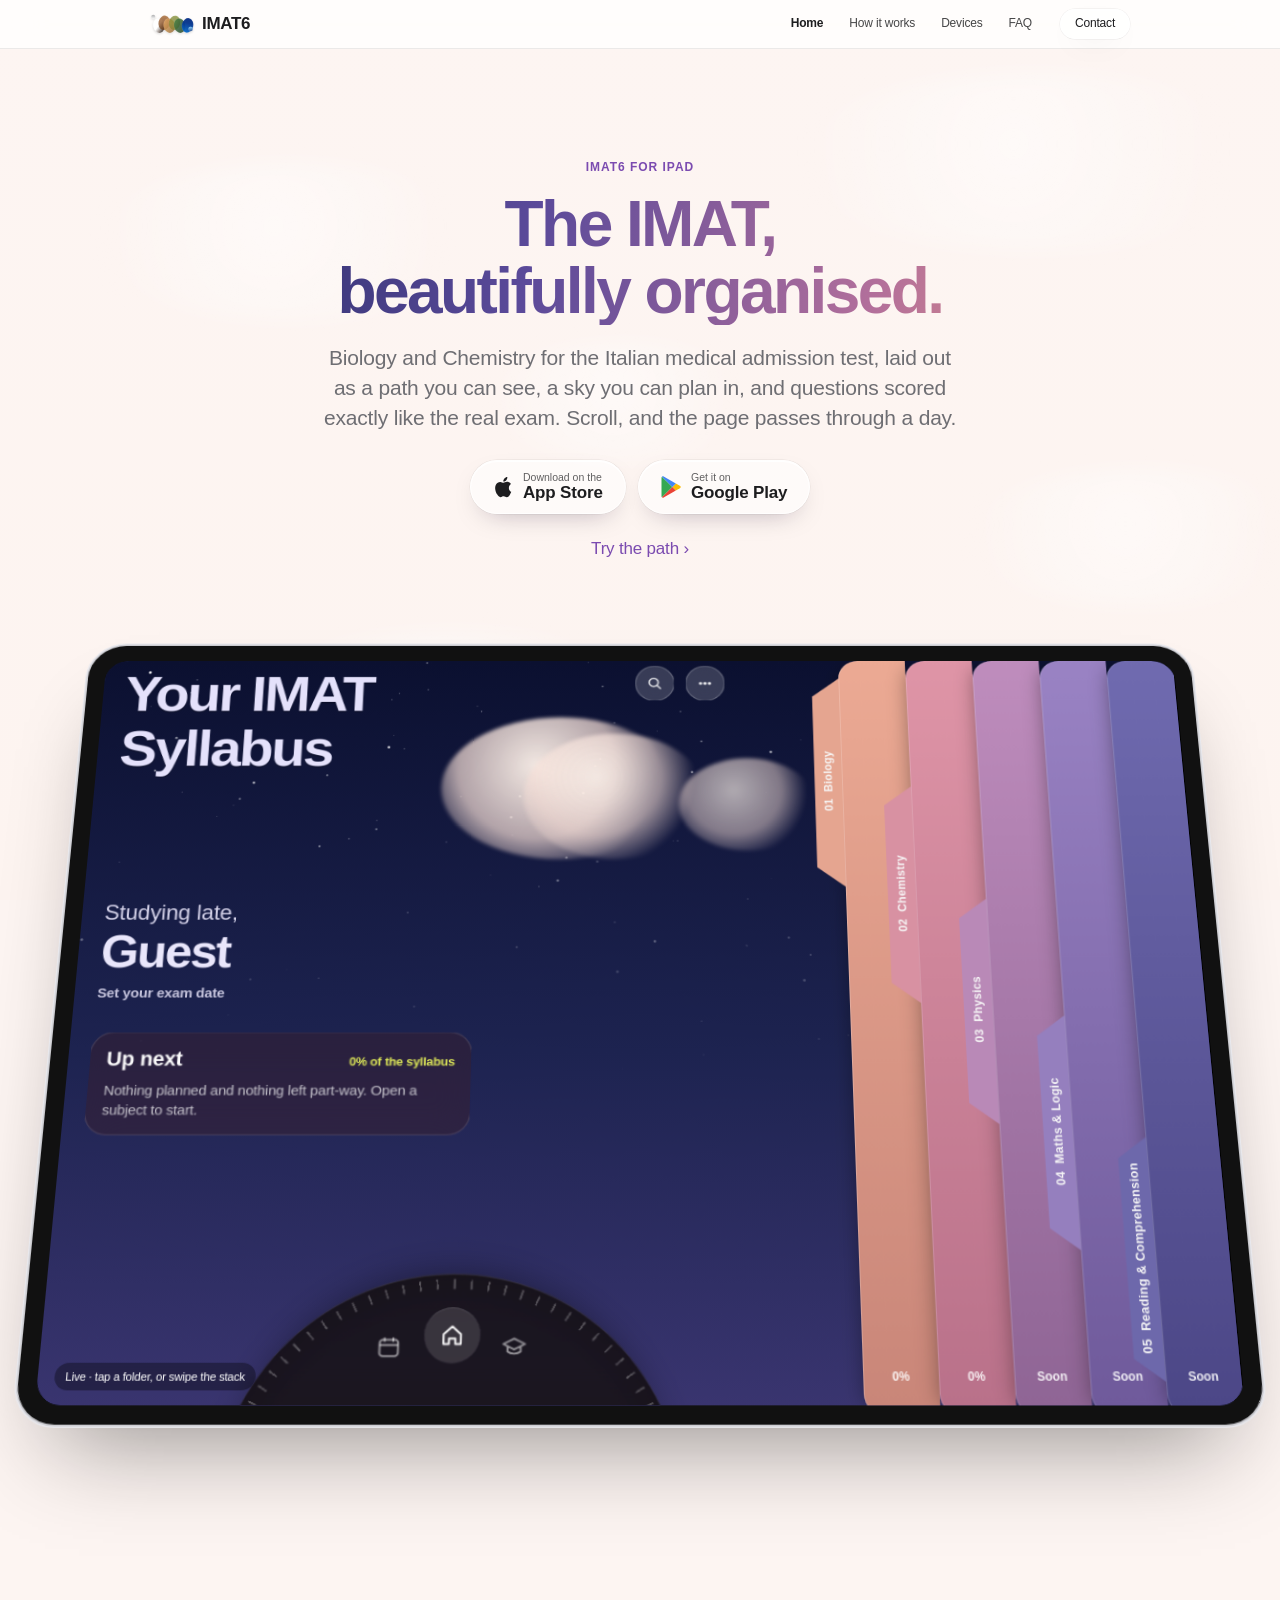
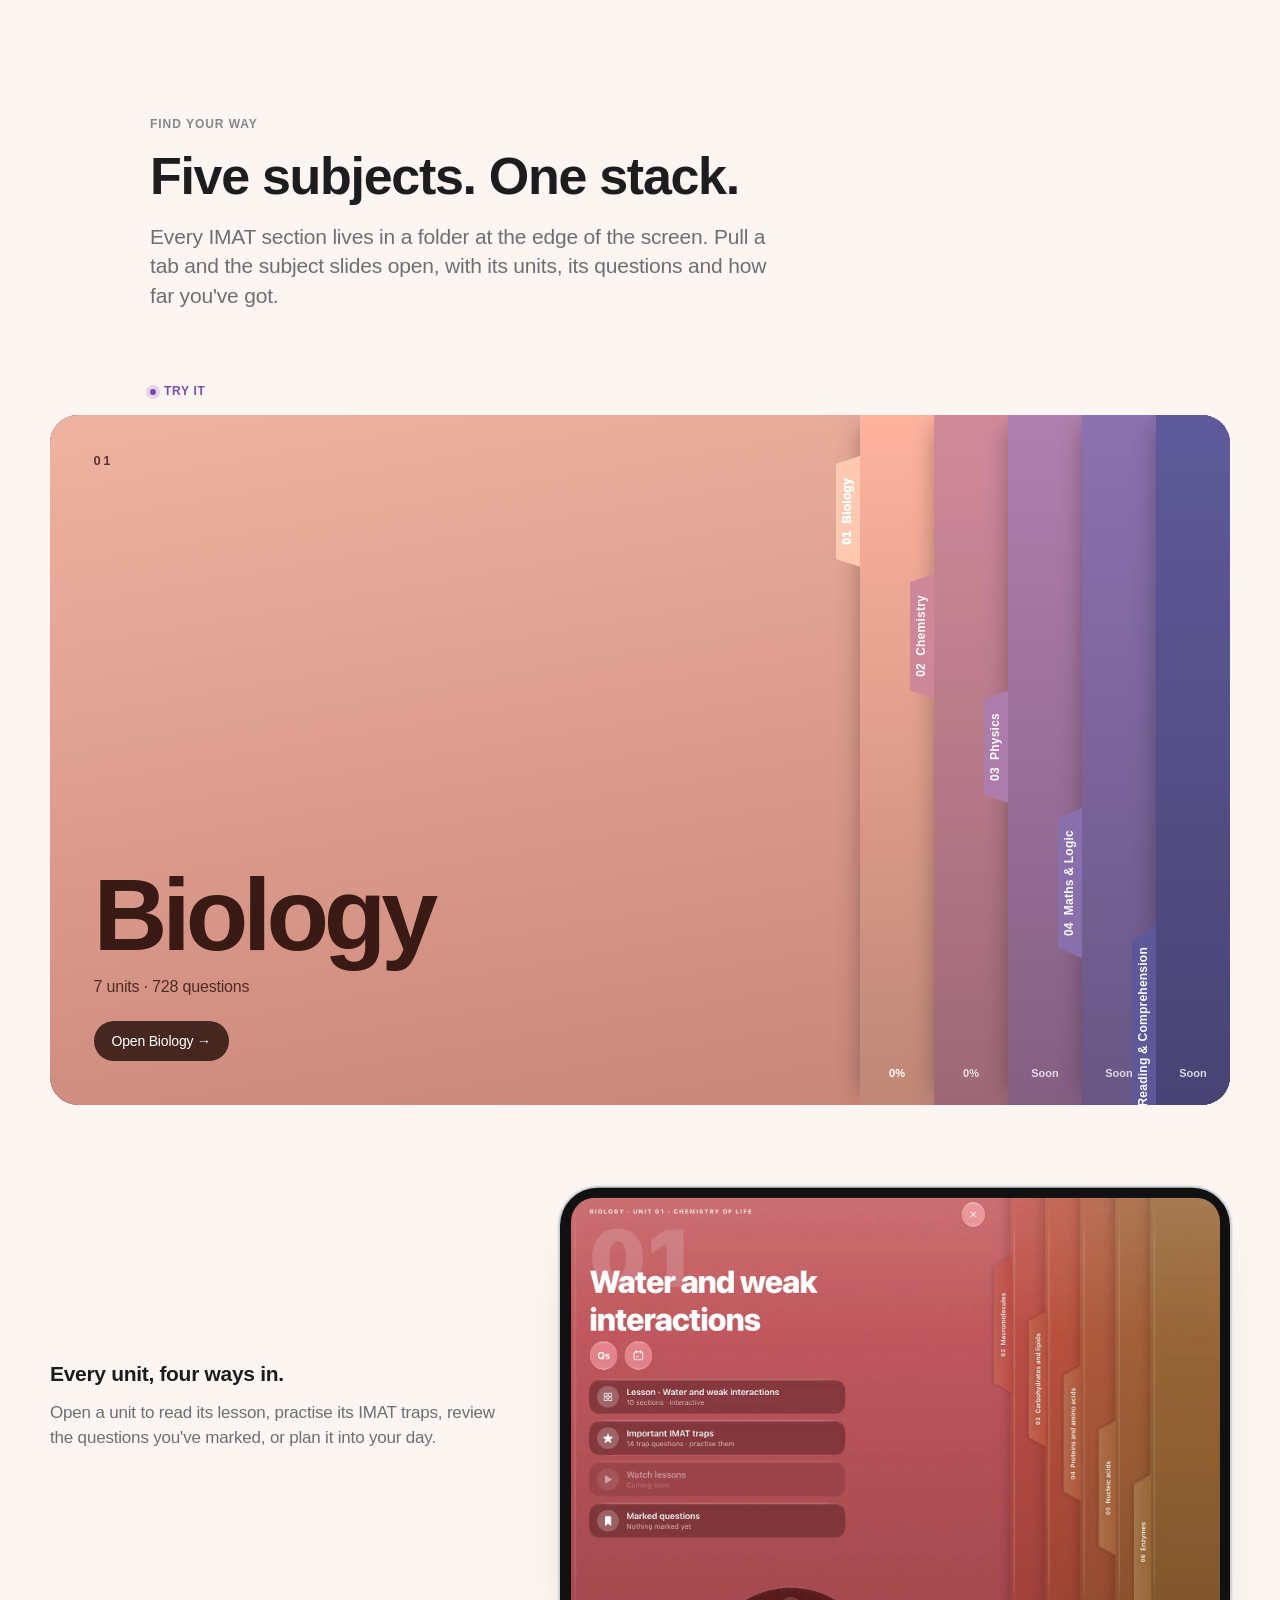
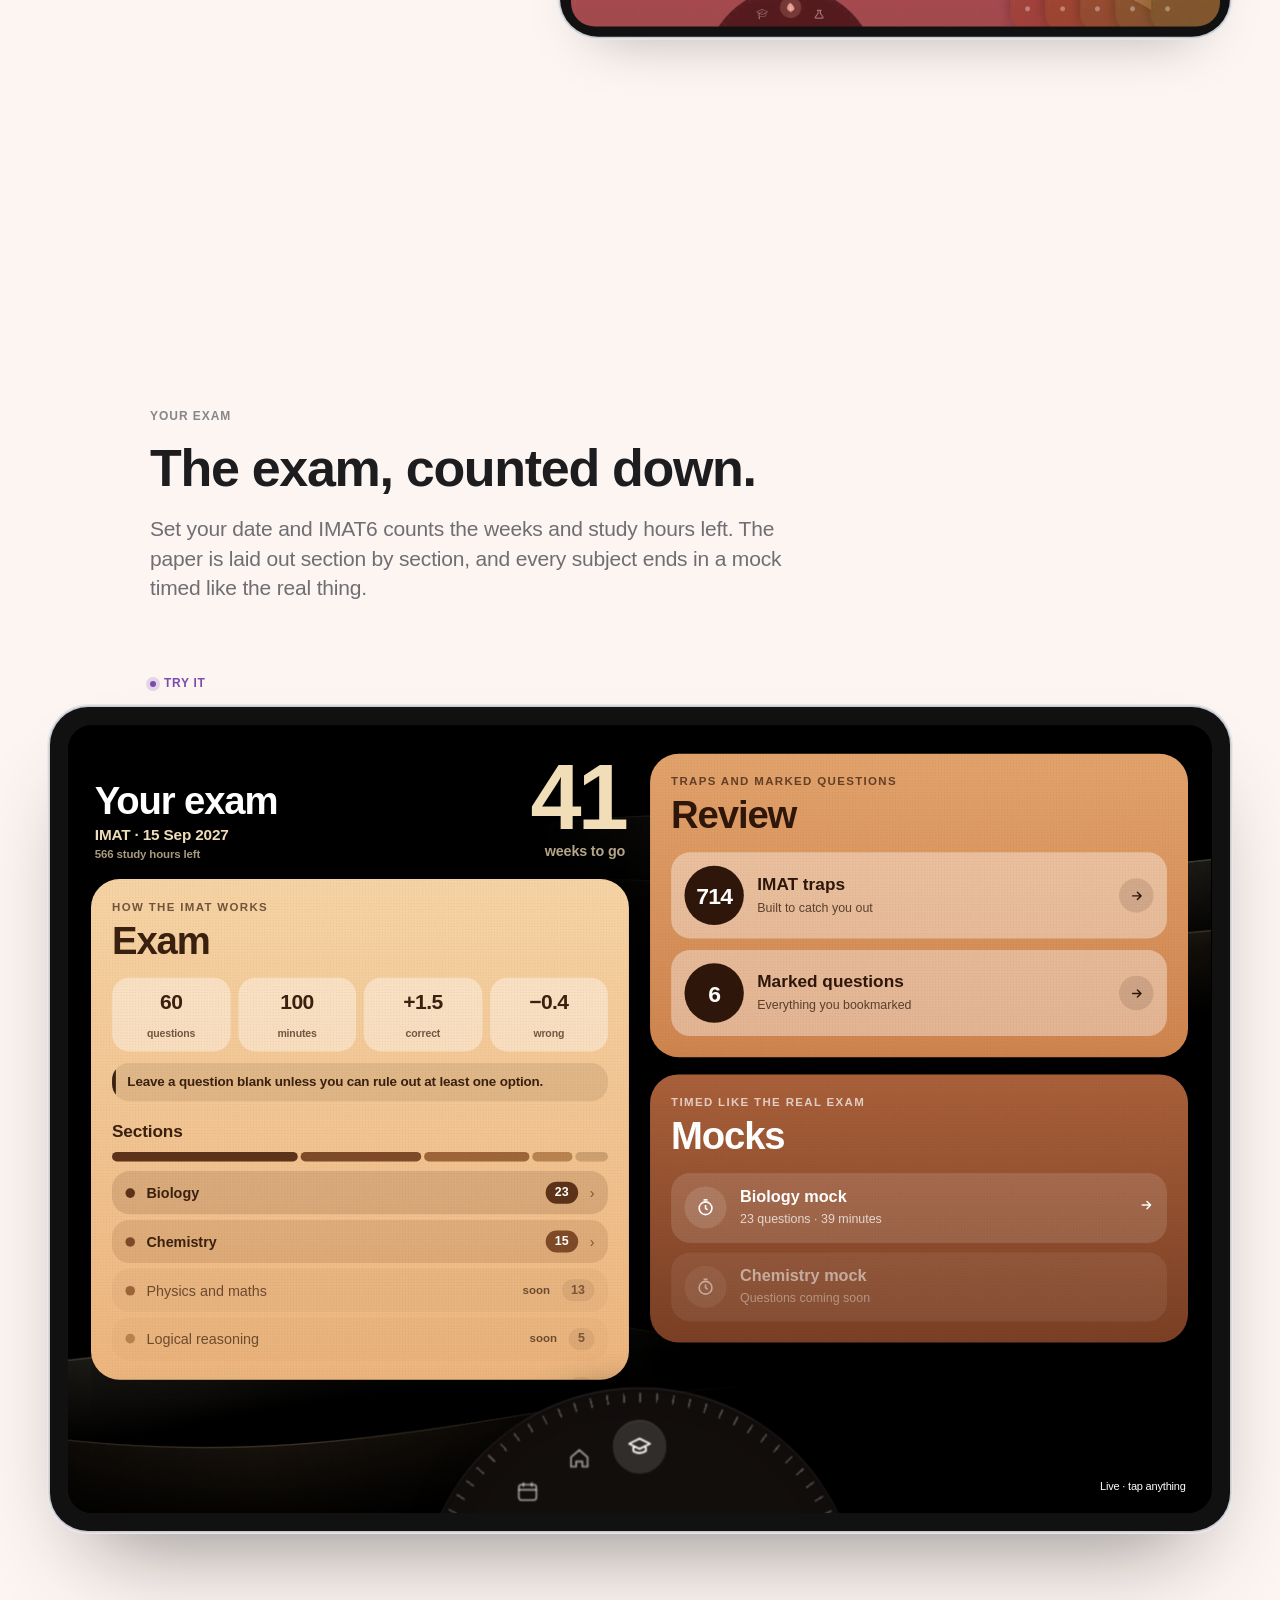
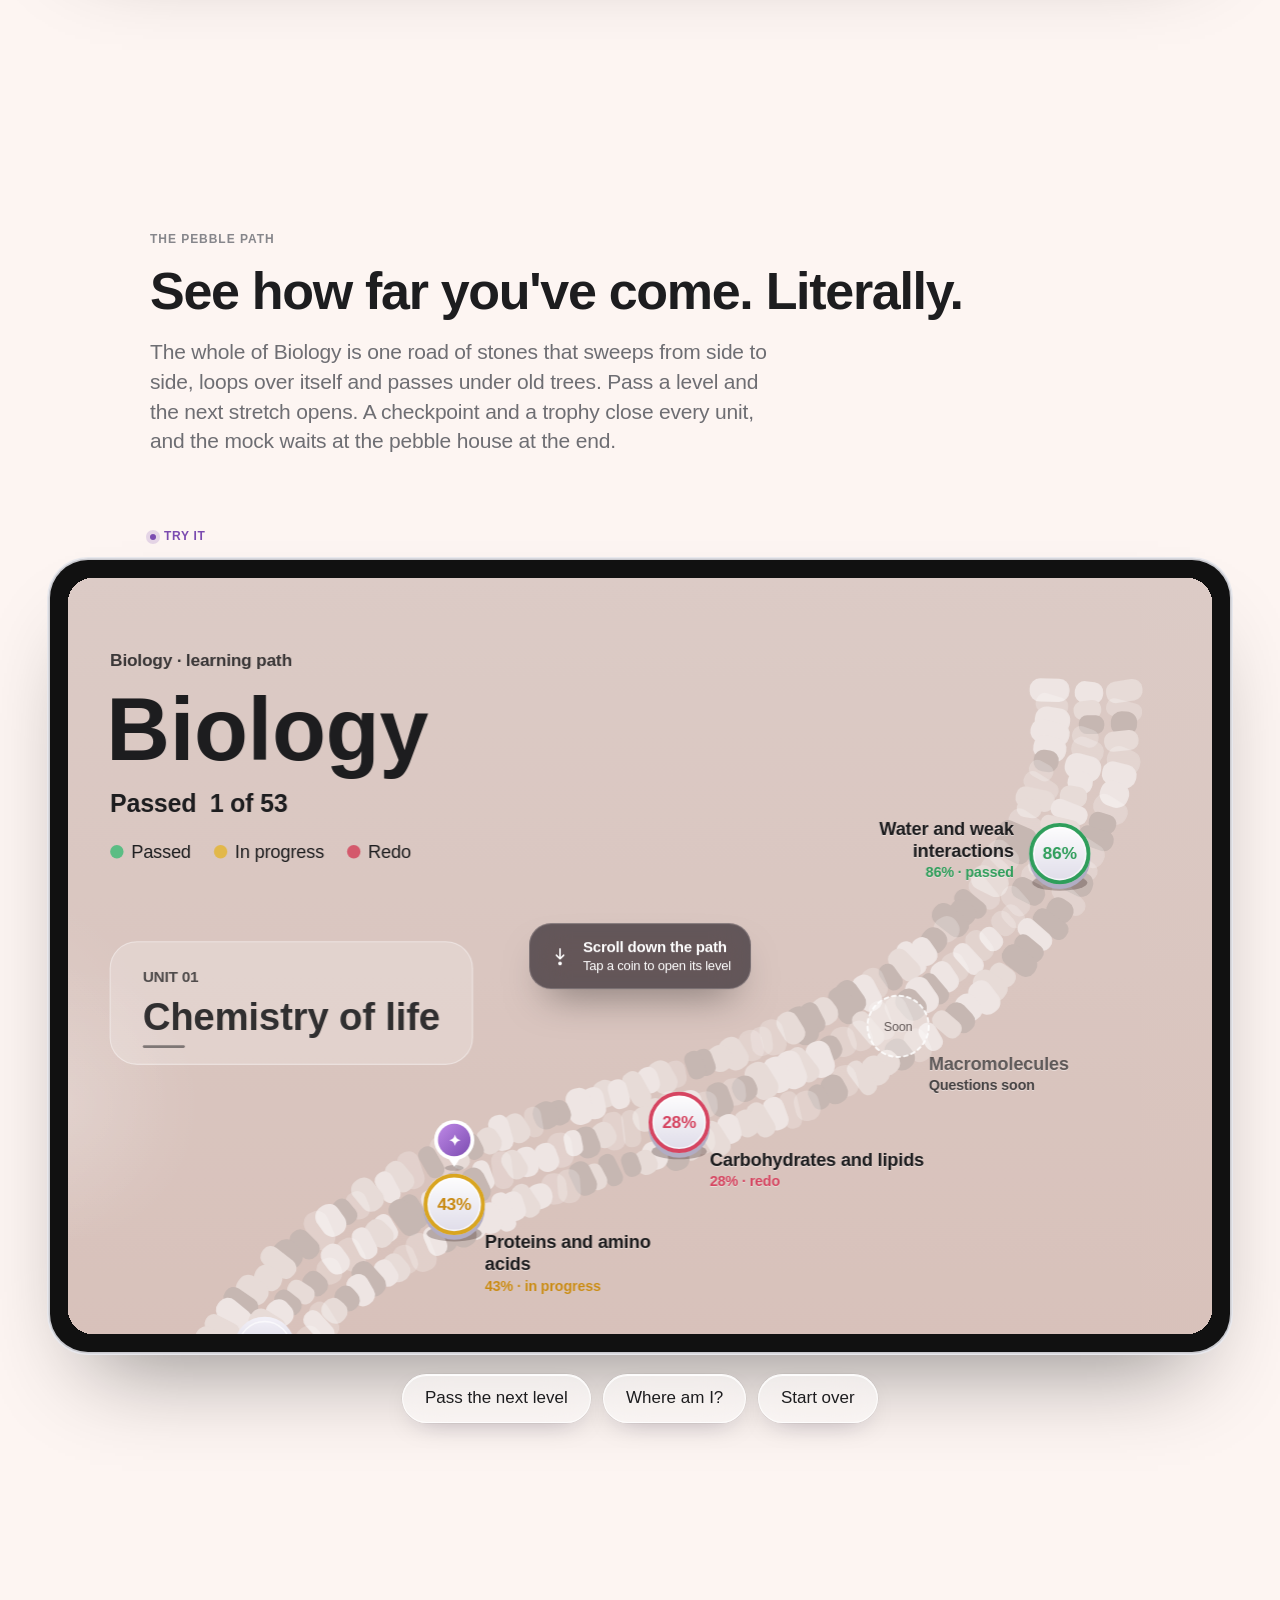
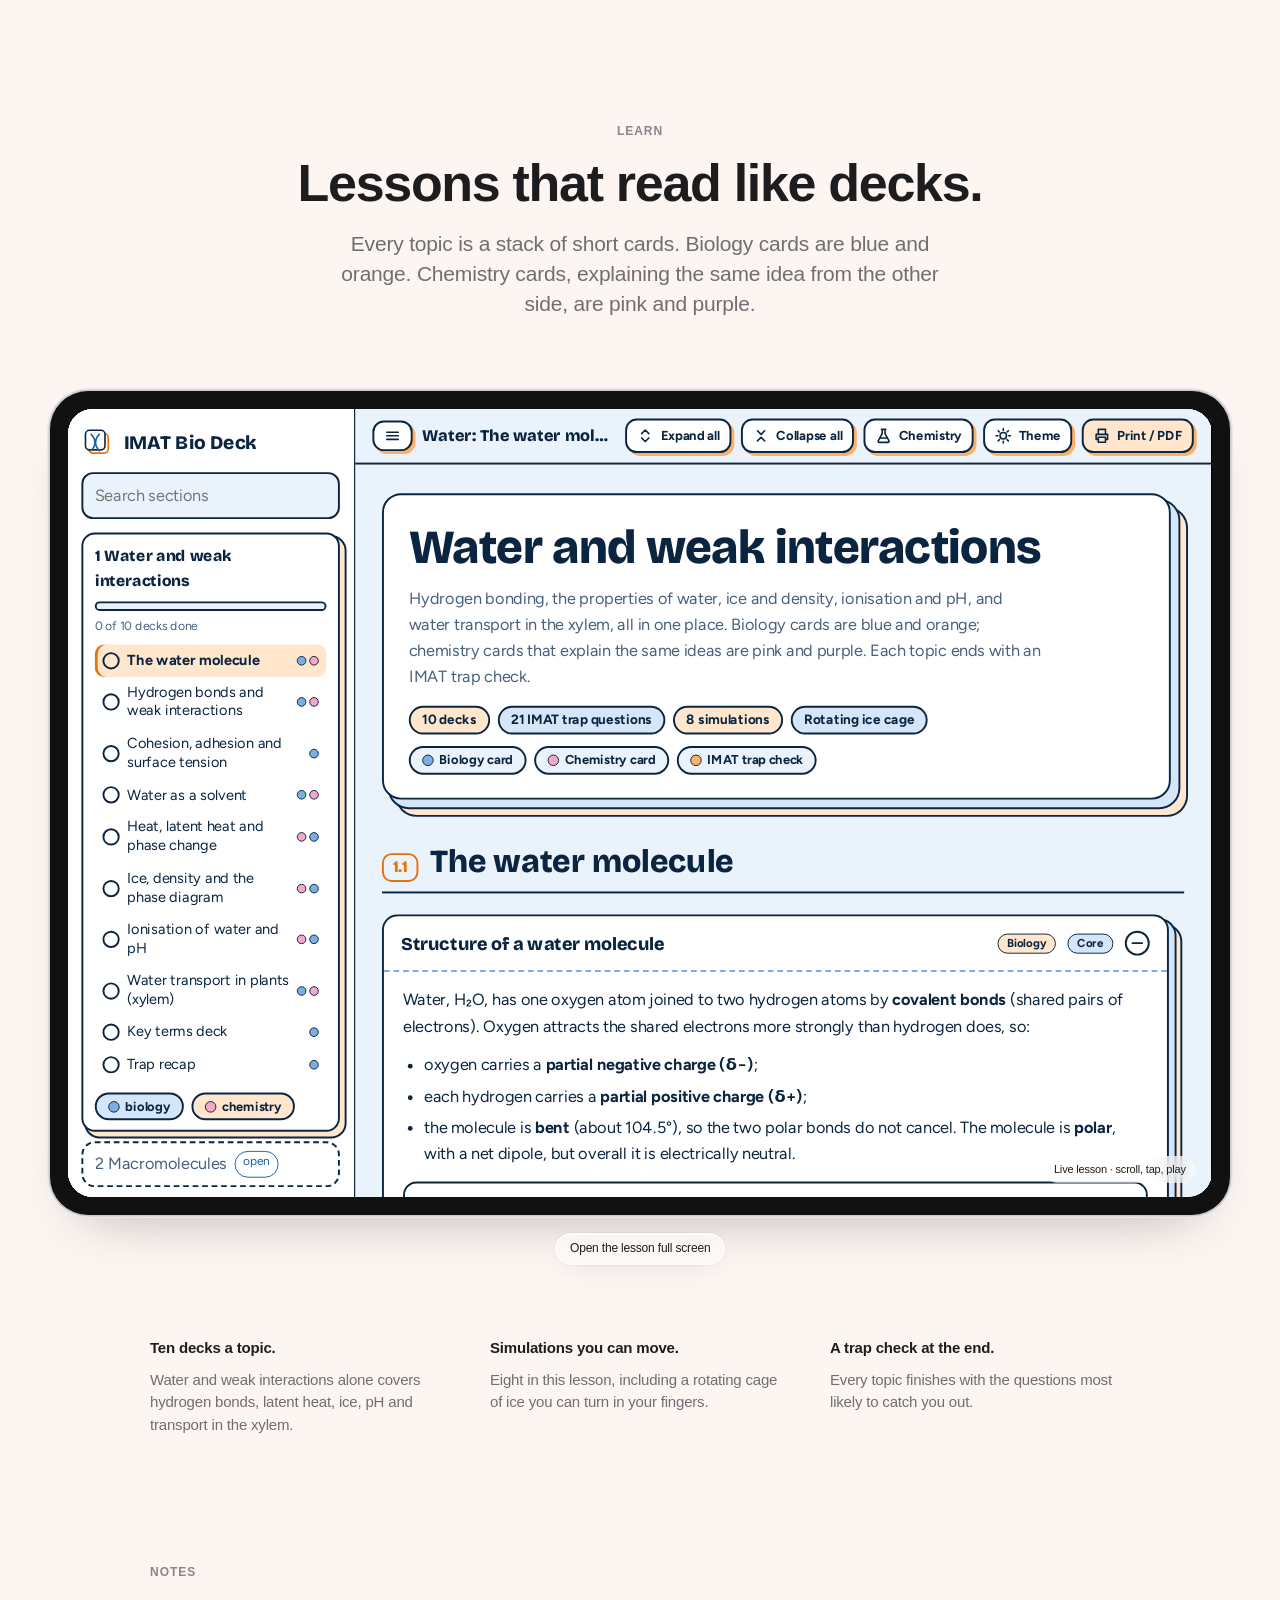
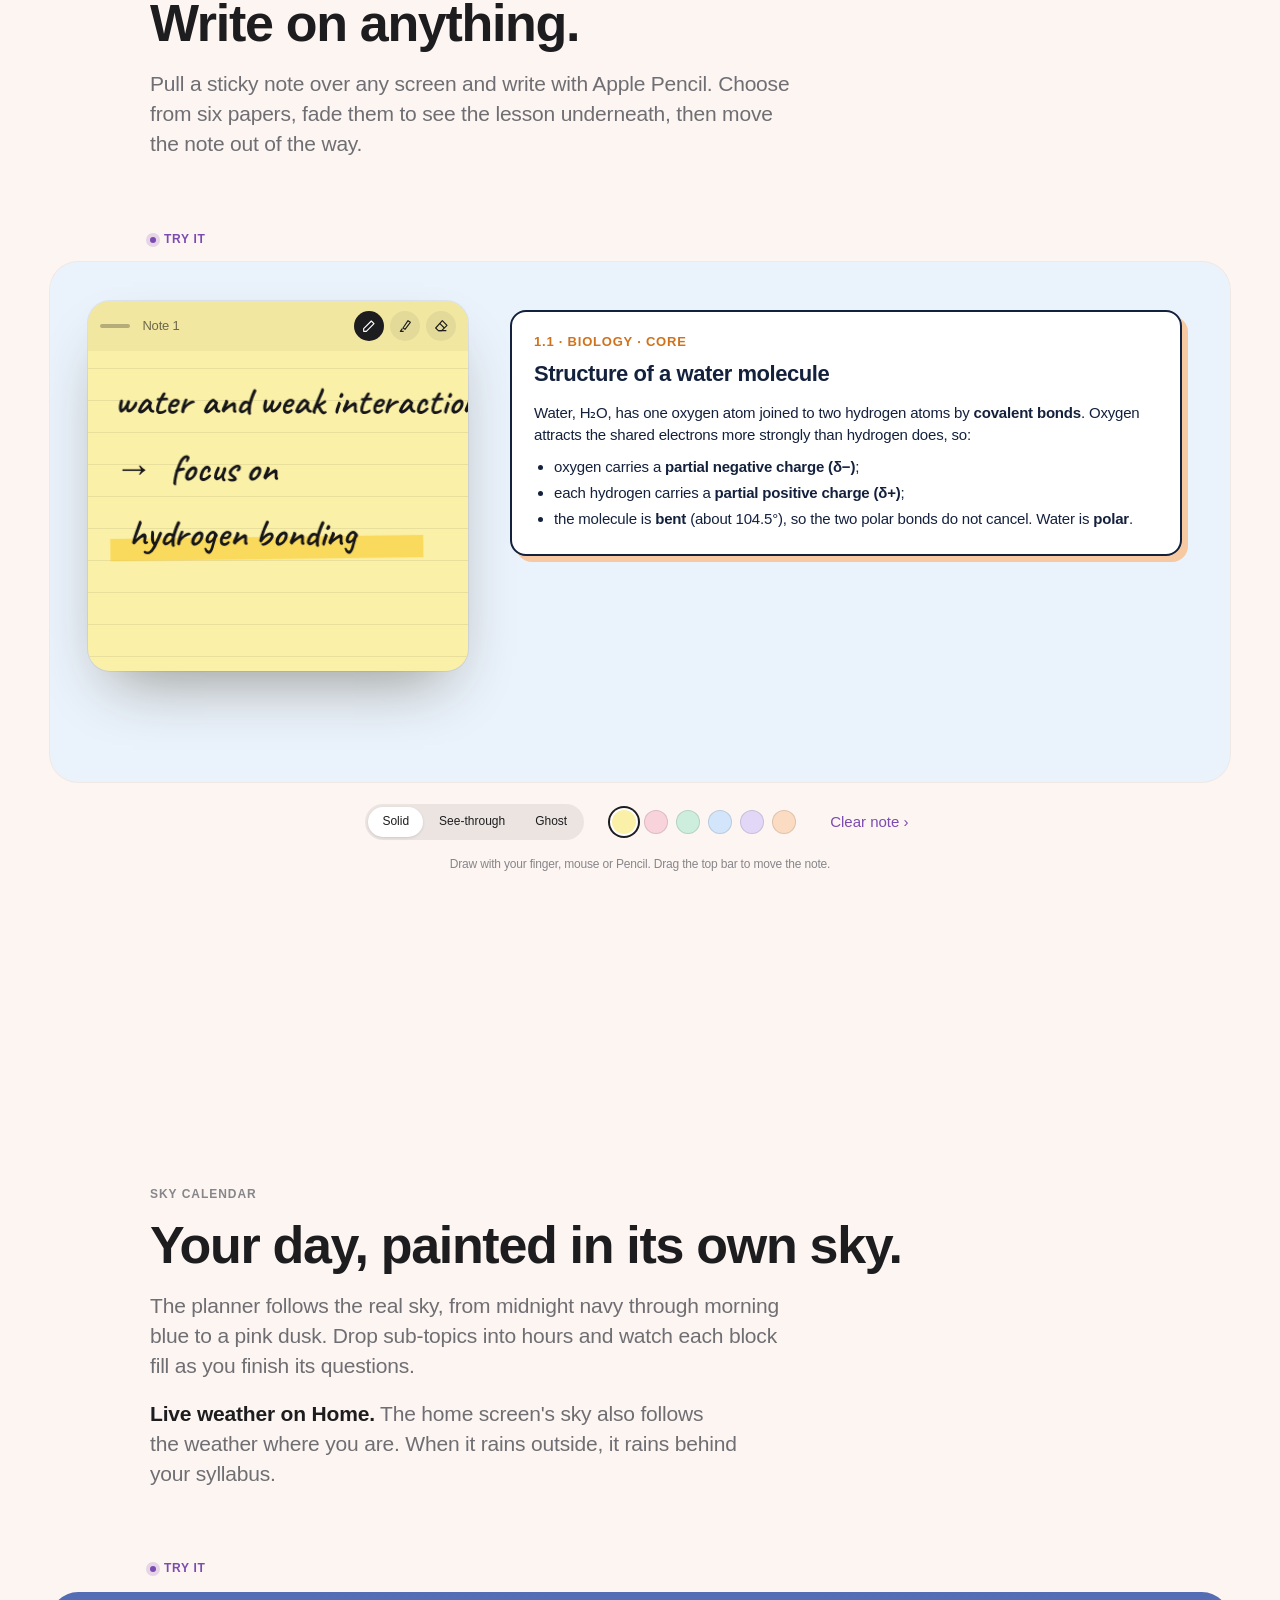
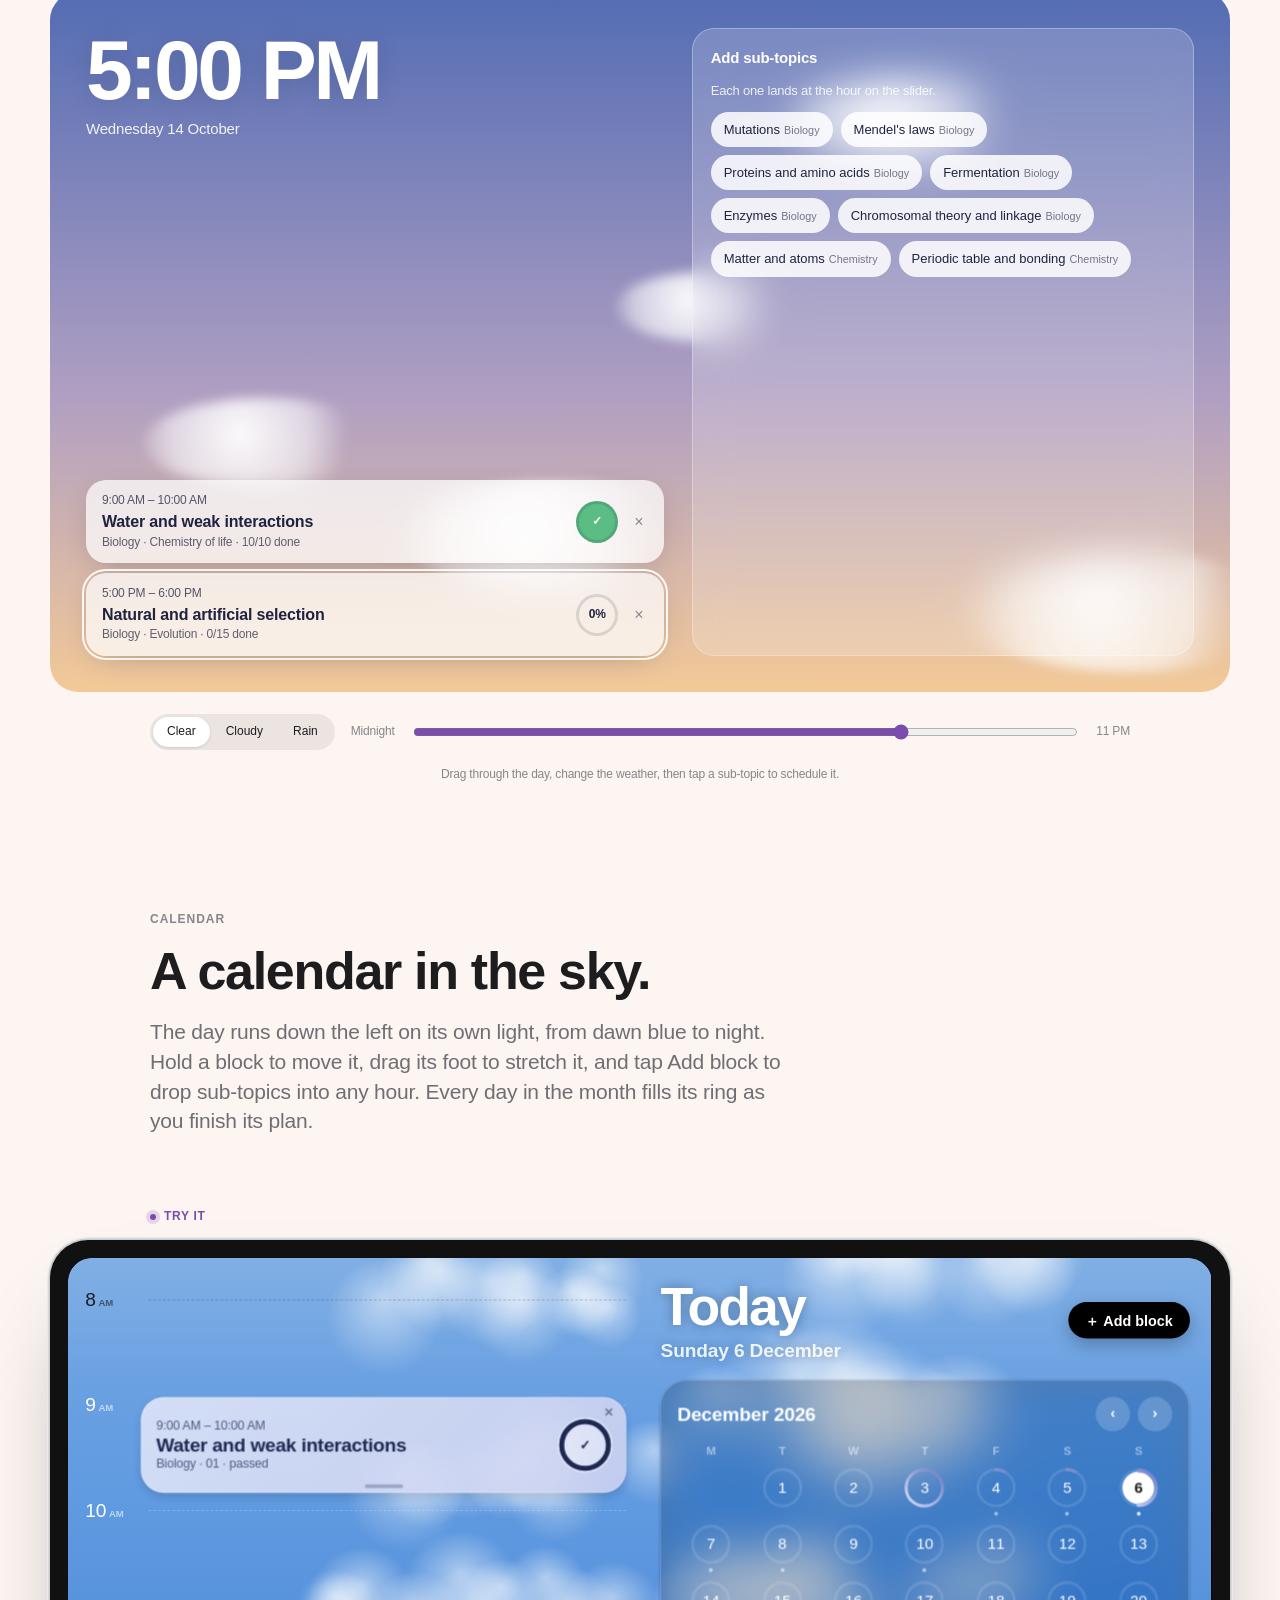
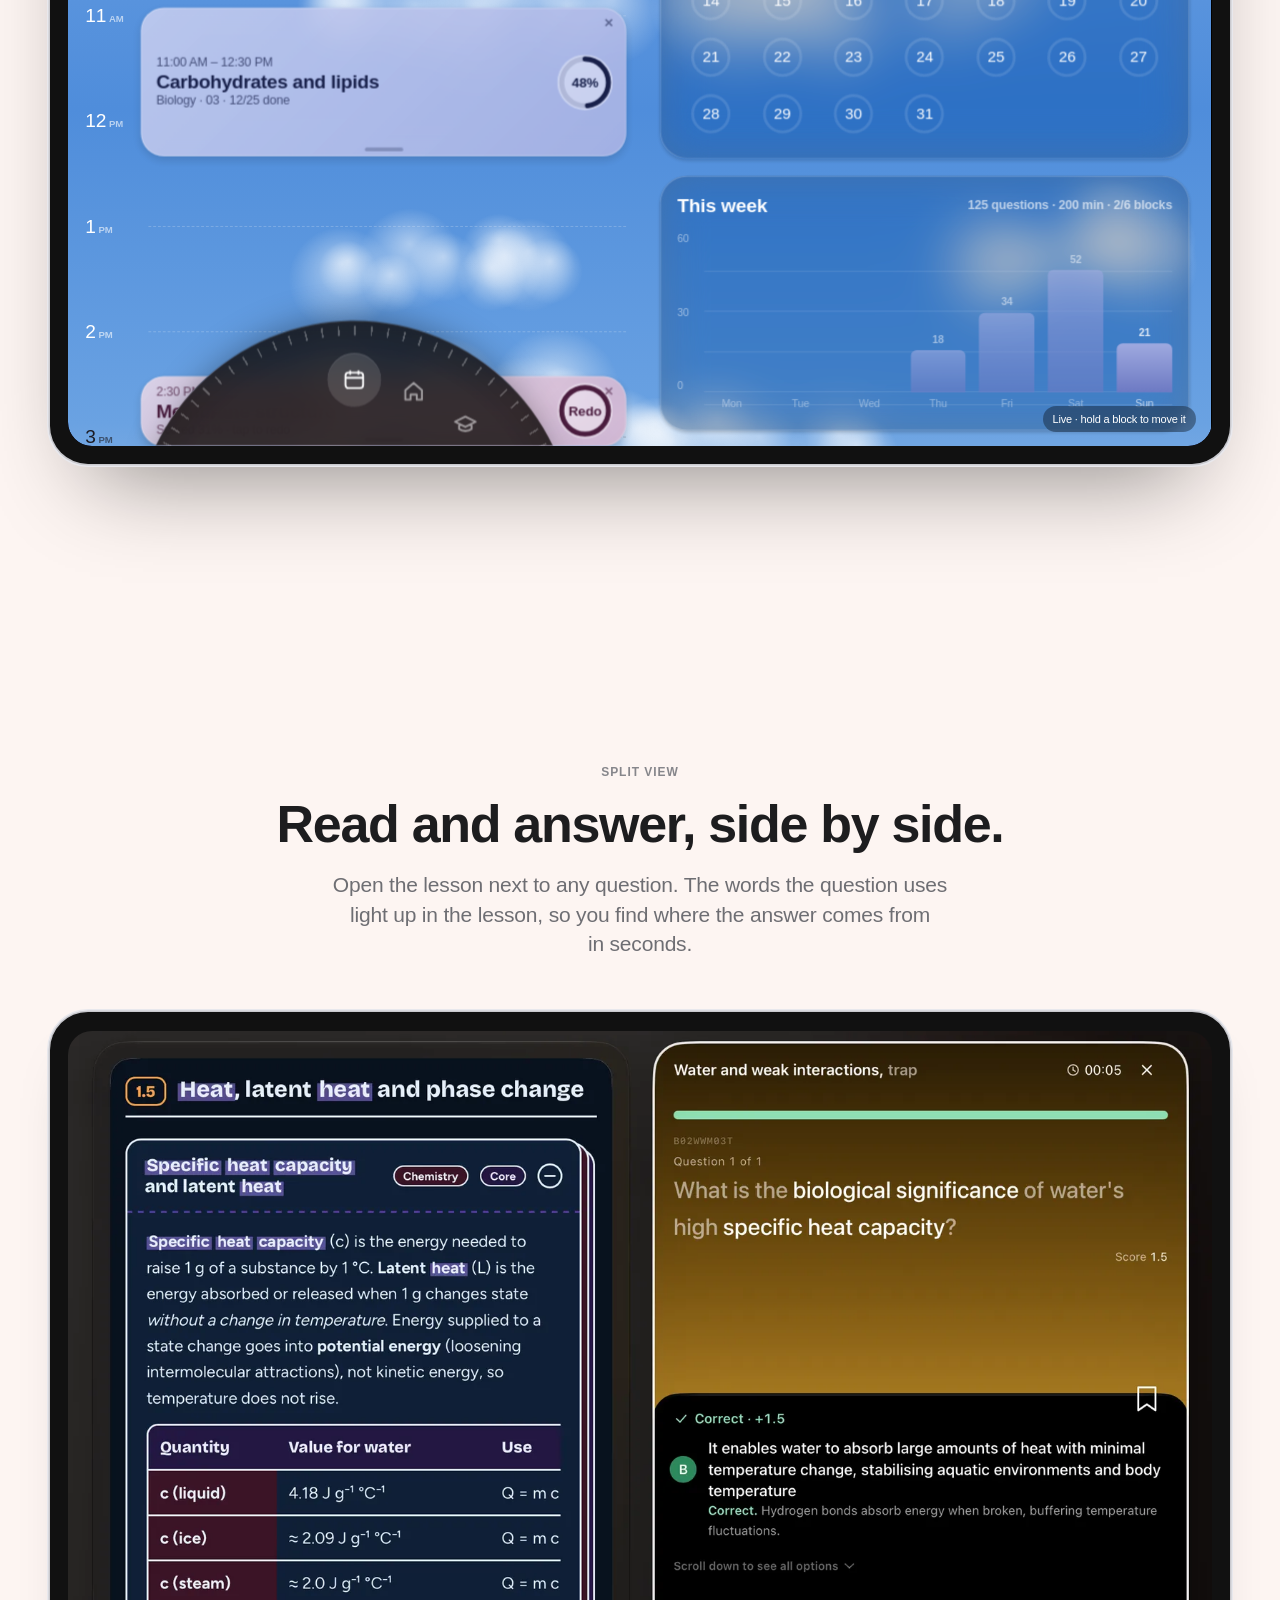
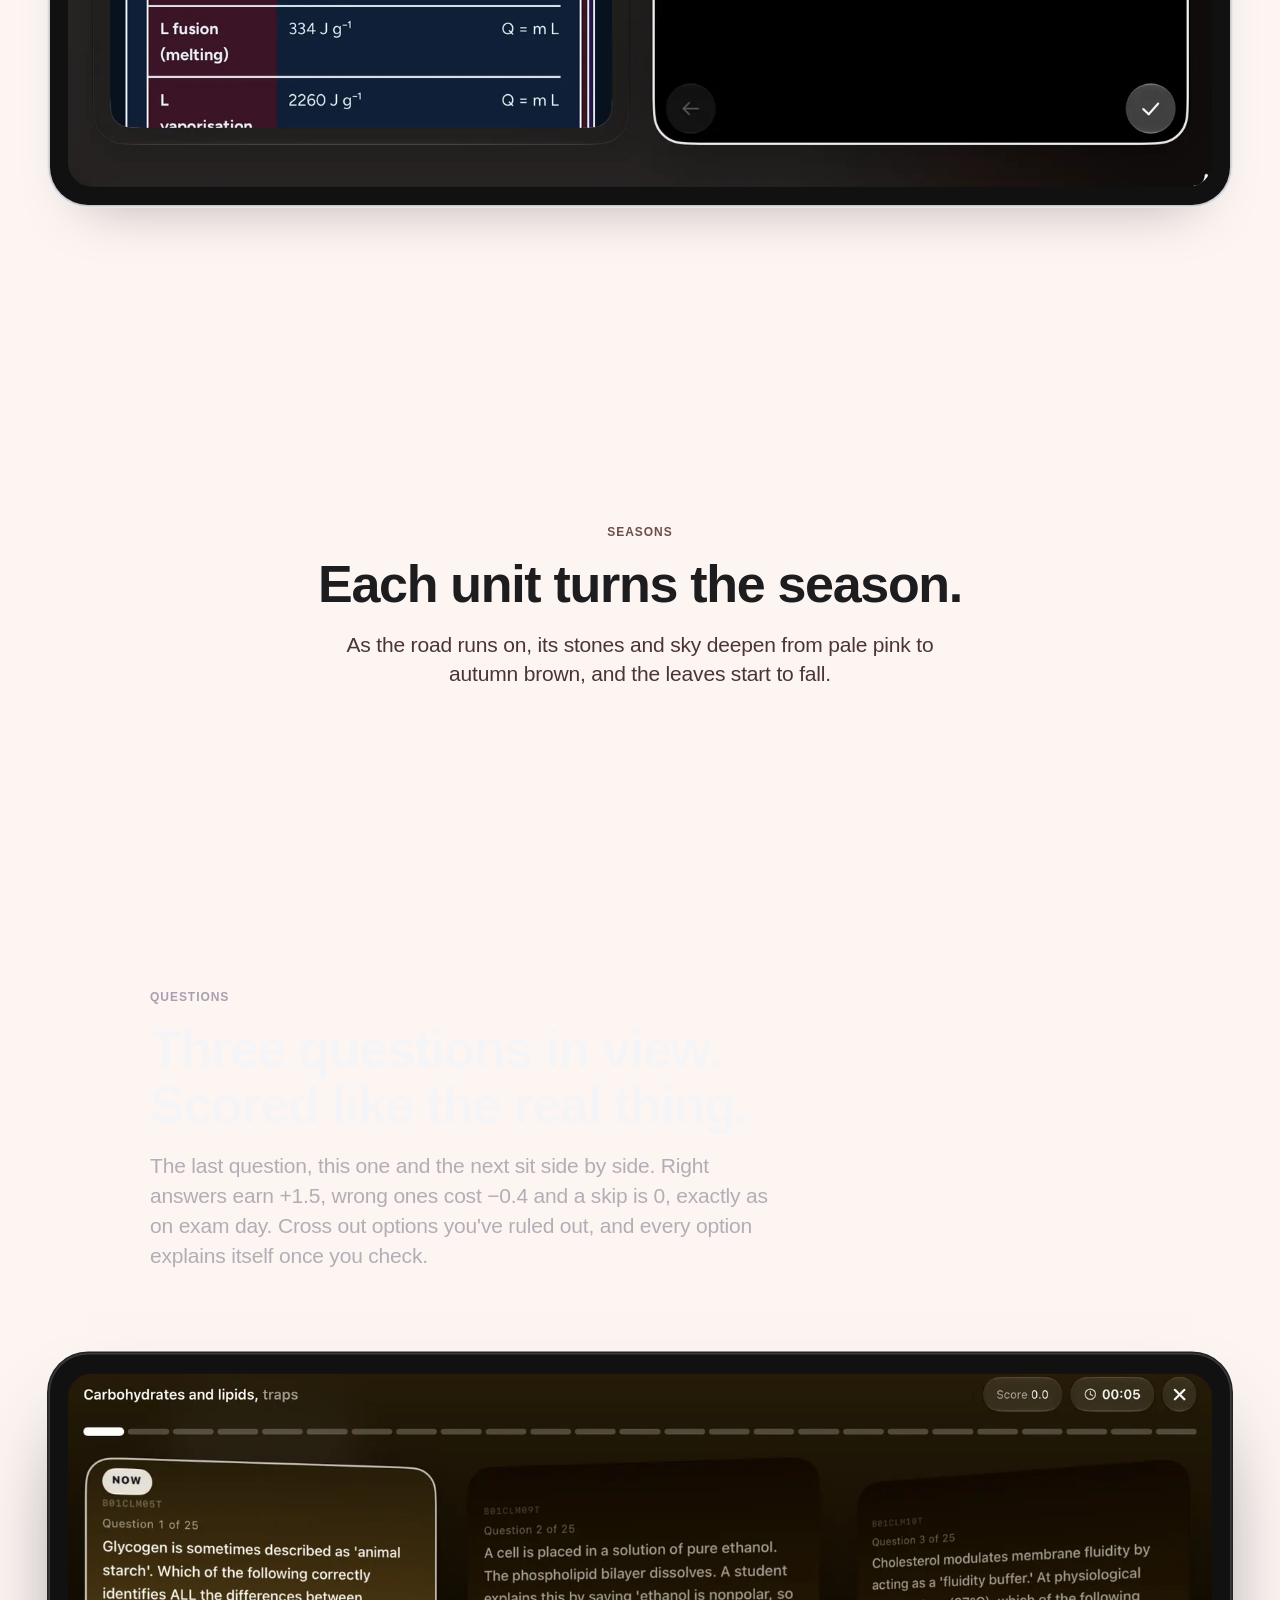
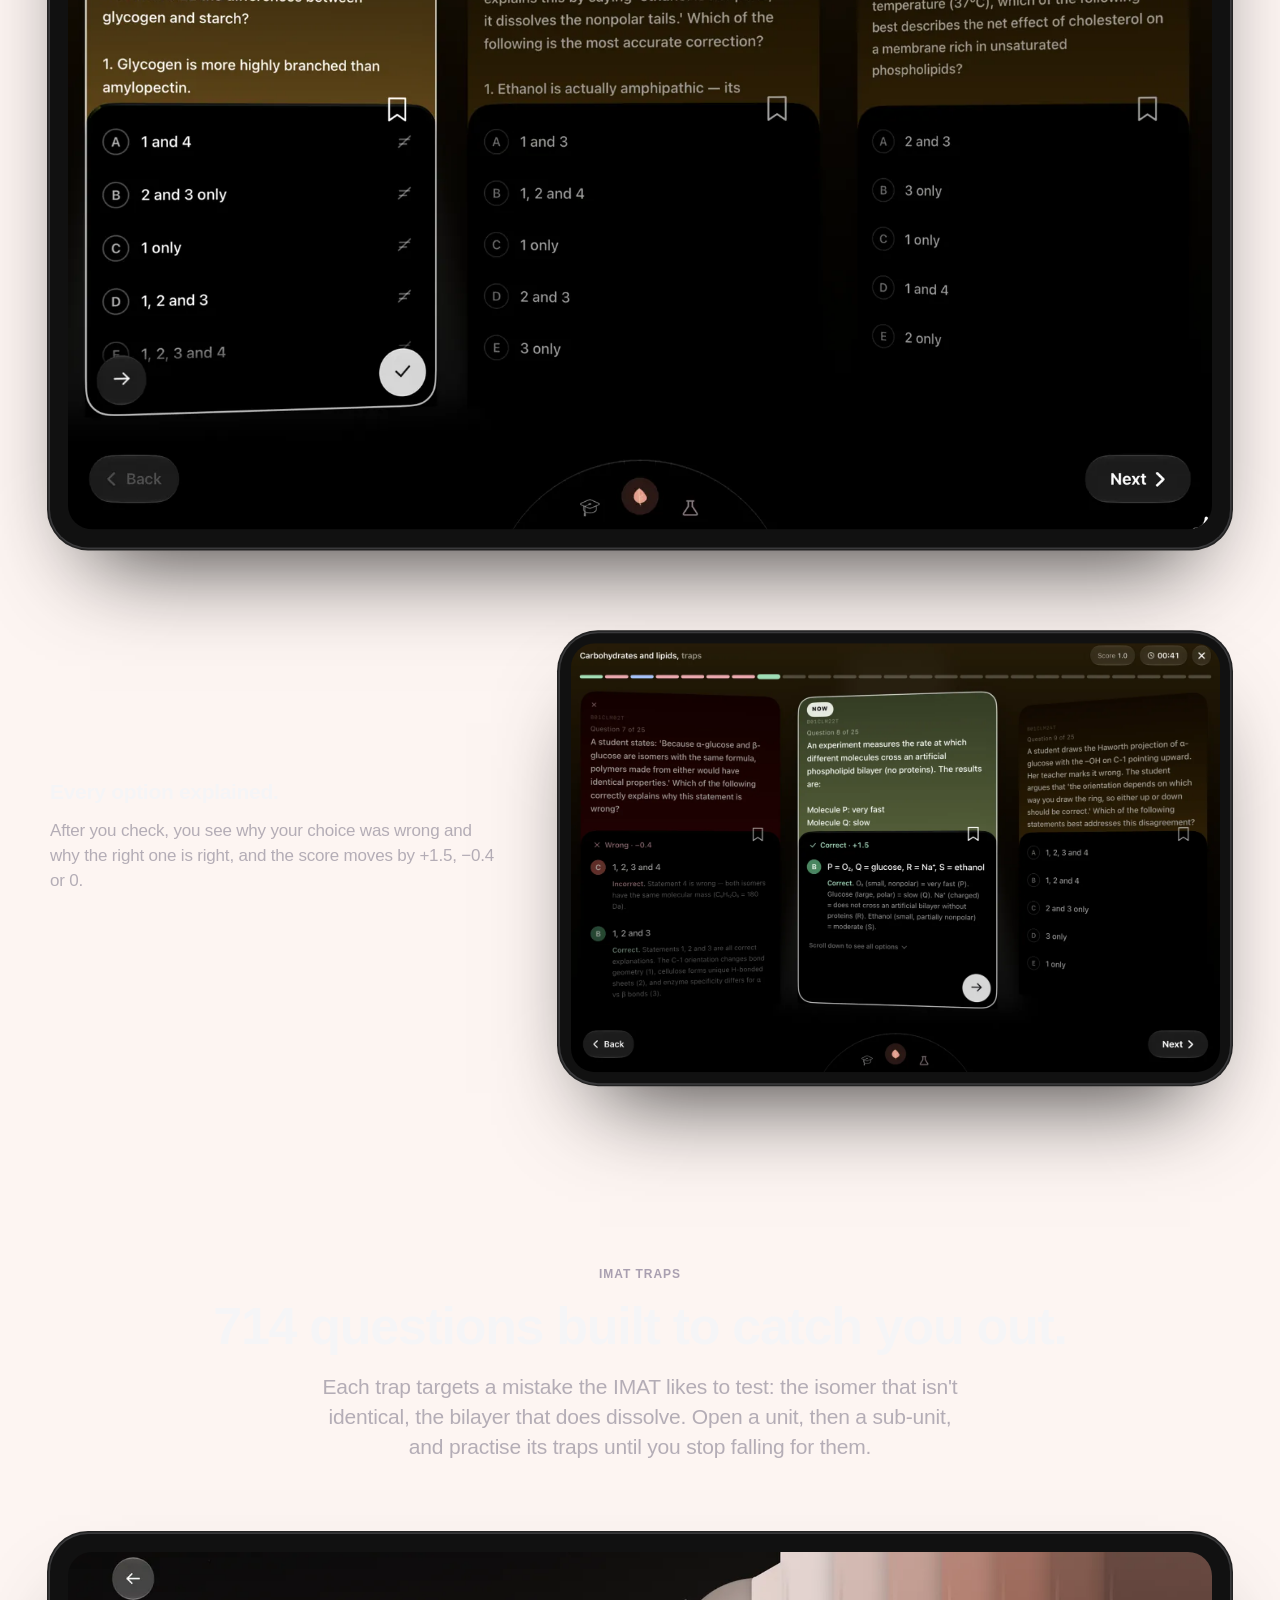
==== commit 466a5444: "Live home screen, rotation demos, iPhone 18 frames, smoother page transitions - Home: live landscape" ====
--- a/index.html
+++ b/index.html
@@ -1,5 +1,6 @@
 <!doctype html>
 <html lang="en"><head><meta charset="utf-8"><meta name="viewport" content="width=device-width, initial-scale=1, viewport-fit=cover">
+<script>(function(){try{var v=sessionStorage.getItem("imat6-vt");if(!v)return;var d=document.documentElement,p=v.split(",");d.style.setProperty("--vx",p[0]);d.style.setProperty("--vy",p[1]);if(!("PageRevealEvent" in window))d.classList.add("vt-in");}catch(e){}})();</script>
 <title>IMAT6 · IMAT Preparation App with Question Bank and Mock Tests</title>
 <meta name="claude:viewport-fit-sides" content="cover">
 <meta name="description" content="Prepare for the IMAT with 728 Biology questions, 714 IMAT trap questions, timed mock tests and real +1.5 / −0.4 marking. For iPad, iPhone and Mac.">
@@ -59,11 +60,10 @@
         <a class="pill lg store" href="https://play.google.com/store/apps" aria-label="Get IMAT6 on Google Play"><svg width="20" height="22" viewBox="0 0 24 26" aria-hidden="true"><path fill="#34A853" d="M1.2.6 13.6 13 1.2 25.4C.8 25.1.6 24.6.6 24V2c0-.6.2-1.1.6-1.4z"/><path fill="#FBBC04" d="m17.8 17.2-4.2-4.2 4.2-4.2 4.8 2.7c1.4.8 1.4 2.2 0 3z"/><path fill="#EA4335" d="M17.8 17.2 13.6 13 1.2 25.4c.5.4 1.2.5 2 .1z"/><path fill="#4285F4" d="M17.8 8.8 3.2.5C2.4.1 1.7.2 1.2.6L13.6 13z"/></svg><span><small>Get it on</small>Google Play</span></a>
       </div>
     </div>
-    <a class="logic-cta glass-pill mag" href="how-it-works.html"><span class="lc-k">How it thinks</span><span class="lc-t">See the logic behind every question</span><span class="lc-a" aria-hidden="true">→</span></a>
     <p class="hero-more"><a class="more" href="#path">Try the path</a></p>
   </div>
   <div class="wrap-wide hero-device">
-    <div class="tilt-stage"><div class="ipad live" id="hero-ipad"><div class="screen"><div class="app-vp"><div class="app-canvas ex" id="app-exam" role="application" aria-label="The IMAT6 exam screen. Tap the countdown, the sections, the reviews or the Biology mock."></div></div><span class="live-hint">Live · tap anything</span></div></div></div>
+    <div class="tilt-stage"><div class="ipad live" id="hero-ipad"><div class="screen"><div class="app-vp"><div class="app-canvas hm" id="app-home" role="application" aria-label="The IMAT6 home screen. Tap a subject folder, or swipe the stack from right to left."></div></div><span class="live-hint">Live · tap a folder, or swipe the stack</span></div></div></div>
   </div>
 </section>
 
@@ -94,6 +94,19 @@
   </div>
 </section>
 
+<!-- EXAM · blush -->
+<section class="band section" id="exam" data-sky="blush">
+  <div class="wrap-wide">
+    <div class="wrap head rv">
+      <p class="eyebrow">Your exam</p>
+      <h2>The exam, counted down.</h2>
+      <p class="lede">Set your date and IMAT6 counts the weeks and study hours left. The paper is laid out section by section, and every subject ends in a mock timed like the real thing.</p>
+    </div>
+    <p class="try wrap" style="display:flex">Try it</p>
+    <div class="ipad live rv"><div class="screen"><div class="app-vp"><div class="app-canvas ex" id="app-exam" role="application" aria-label="The IMAT6 exam screen. Tap the countdown, the sections, the reviews or the Biology mock."></div></div><span class="live-hint">Live · tap anything</span></div></div>
+  </div>
+</section>
+
 <!-- PEBBLE PATH · blush -->
 <section class="band section" id="path" data-sky="blush">
   <div class="wrap-wide">
@@ -107,7 +120,7 @@
       <div class="ipad"><div class="screen"><div class="pp-screen">
         <div class="pp-scroll"><canvas aria-label="The Biology learning path. Scroll inside the screen; tap a coin to open it."></canvas><div class="pp-spacer"></div></div>
         <div class="pp-pop" hidden></div>
-        <span class="pp-hint">Scroll inside · tap a coin</span>
+        <div class="pp-hint" role="status"><svg width="22" height="22" viewBox="0 0 24 24" fill="none" stroke="currentColor" stroke-width="1.7" stroke-linecap="round" stroke-linejoin="round" aria-hidden="true"><path d="M12 4v11M8 11l4 4 4-4"/><circle cx="12" cy="20" r="1.2" fill="currentColor"/></svg><span><b>Scroll down the path</b>Tap a coin to open its level</span></div>
       </div></div></div>
       <div class="path-ctl">
         <button class="pill lg" id="pp-next">Pass the next level</button>
@@ -310,14 +323,15 @@
       <h2>Turn it upright.</h2>
       <p class="lede">Hold iPad in portrait and the folders stack from the bottom, the lesson fills the height, and questions come one card at a time.</p>
     </div>
-      <div class="strip pstrip rv" id="portrait-strip">
-        <figure><div class="ipad-p"><div class="screen"><img src="img/p-home-s.webp" srcset="img/p-home-s.webp 560w, img/p-home.webp 1100w" sizes="(max-width:640px) 70vw, 340px" alt="IMAT6 home screen in portrait, subject folders stacked at the bottom" loading="lazy" draggable="false"></div></div><figcaption>Home</figcaption></figure>
-        <figure><div class="ipad-p"><div class="screen"><img src="img/p-cover-s.webp" srcset="img/p-cover-s.webp 560w, img/p-cover.webp 1100w" sizes="(max-width:640px) 70vw, 340px" alt="Biology subject cover in portrait with a DNA helix" loading="lazy" draggable="false"></div></div><figcaption>Biology, 7 units and 728 questions</figcaption></figure>
-        <figure><div class="ipad-p"><div class="screen"><img src="img/p-biology-units-s.webp" srcset="img/p-biology-units-s.webp 560w, img/p-biology-units.webp 1100w" sizes="(max-width:640px) 70vw, 340px" alt="IMAT Biology question bank units as folder tabs in portrait" loading="lazy" draggable="false"></div></div><figcaption>Seven units, stacked</figcaption></figure>
-        <figure><div class="ipad-p"><div class="screen"><img src="img/p-question-s.webp" srcset="img/p-question-s.webp 560w, img/p-question.webp 1100w" sizes="(max-width:640px) 70vw, 340px" alt="A single IMAT practice question card in portrait" loading="lazy" draggable="false"></div></div><figcaption>One question at a time</figcaption></figure>
-      </div>
-      <div class="strip-ctl"><button class="circle-btn" data-strip="portrait-strip" data-dir="-1" aria-label="Previous"><svg width="10" height="16" viewBox="0 0 10 16" fill="none" stroke="currentColor" stroke-width="2"><path d="M8 2 2 8l6 6"/></svg></button><button class="circle-btn" data-strip="portrait-strip" data-dir="1" aria-label="Next"><svg width="10" height="16" viewBox="0 0 10 16" fill="none" stroke="currentColor" stroke-width="2"><path d="m2 2 6 6-6 6"/></svg></button></div>
-    </div>
+      <div class="rot rv" data-start="land" data-to="Turn it upright" data-back="Back to landscape">
+        <div class="rot-stage"><div class="rot-dev"><div class="rot-screen">
+          <div class="rot-face land"><img src="img/home.webp" srcset="img/home-s.webp 800w, img/home.webp 1600w" sizes="(max-width:900px) 100vw, 1180px" alt="IMAT6 home screen in landscape" width="2388" height="1604" loading="lazy" decoding="async"></div>
+          <div class="rot-face port"><div class="rot-track"><img src="img/p-home-s.webp" srcset="img/p-home-s.webp 560w, img/p-home.webp 1100w" sizes="(max-width:640px) 70vw, 420px" alt="IMAT6 home screen in portrait, subject folders stacked at the bottom" loading="lazy" draggable="false"><img src="img/p-cover-s.webp" srcset="img/p-cover-s.webp 560w, img/p-cover.webp 1100w" sizes="(max-width:640px) 70vw, 420px" alt="Biology subject cover in portrait with a DNA helix" loading="lazy" draggable="false"><img src="img/p-biology-units-s.webp" srcset="img/p-biology-units-s.webp 560w, img/p-biology-units.webp 1100w" sizes="(max-width:640px) 70vw, 420px" alt="IMAT Biology units as folder tabs in portrait" loading="lazy" draggable="false"><img src="img/p-question-s.webp" srcset="img/p-question-s.webp 560w, img/p-question.webp 1100w" sizes="(max-width:640px) 70vw, 420px" alt="A single IMAT practice question card in portrait" loading="lazy" draggable="false"></div></div>
+        </div></div></div>
+        <div class="rot-ctl"><button class="pill lg rot-go" type="button"><svg width="18" height="18" viewBox="0 0 24 24" fill="none" stroke="currentColor" stroke-width="1.8" stroke-linecap="round" stroke-linejoin="round" aria-hidden="true"><path d="M20 12a8 8 0 1 1-2.3-5.6"/><path d="M20 4v5h-5"/></svg><span>Turn it upright</span></button><div class="rot-nav"><button class="circle-btn rot-prev" aria-label="Previous screen">‹</button><span class="rot-dots"></span><button class="circle-btn rot-next" aria-label="Next screen">›</button></div></div>
+        <p class="rot-cap" data-land="Landscape: your subjects as folders down the right edge. Turn it upright to see portrait.">Home, the Biology cover, seven units and a single question. Swipe the screen.</p>
+      </div>
+        </div>
   </div>
 </section>
 
@@ -371,6 +385,20 @@
       <div class="tile"><span class="ic"><svg><use href="#i-split"/></svg></span><h3>Split view</h3><p>Lesson and question together.</p></div>
       <div class="tile"><span class="ic"><svg><use href="#i-search"/></svg></span><h3>Search lens</h3><p>Every topic, A to Z, in one sweep.</p></div>
       <div class="tile"><span class="ic"><svg><use href="#i-crown"/></svg></span><h3>The Crown</h3><p>One dial to go anywhere.</p></div>
+    </div>
+  </div>
+</section>
+
+<!-- HOW IT THINKS · night -->
+<section class="band section ink-light" id="logic" data-sky="night">
+  <div class="wrap-wide logic">
+    <div class="logic-shot rv" data-par><div class="ipad-p"><div class="screen"><img src="img/p-notsure-s.webp" srcset="img/p-notsure-s.webp 450w, img/p-notsure.webp 900w" sizes="(max-width:800px) 70vw, 380px" alt="An IMAT6 question with option C held and marked not sure" loading="lazy"></div></div><span class="logic-tag"><b>!</b> Held: not sure</span></div>
+    <div class="rv">
+      <p class="eyebrow">How it thinks</p>
+      <h2>Every tap is data.</h2>
+      <p class="lede">IMAT6 scores you with the exam's own marks, reshuffles questions and options so you can't learn the letters, times every answer, remembers when you weren't sure, and makes the next mock harder when you answer right in under two seconds.</p>
+      <ul class="logic-list"><li><b>+1.5 / −0.4 / 0</b> on every checked answer</li><li><b>Shuffled</b> questions and options, every attempt</li><li><b>Timed</b>, so slow answers return in mocks</li><li><b>Hold for !</b> to mark a guess</li></ul>
+      <a class="logic-cta mag" href="how-it-works.html"><span class="lc-k">How it thinks</span><span class="lc-t">See the logic behind every question</span><span class="lc-a" aria-hidden="true">→</span></a>
     </div>
   </div>
 </section>
--- a/app-screens.css
+++ b/app-screens.css
@@ -179,3 +179,41 @@
 @media (prefers-reduced-motion:reduce){.bub-i::after,.bub-i::before{animation:none}.bub-i::before{display:none}}
 
 .app-canvas .scroll{padding-bottom:150px}
+
+/* ================= HOME ================= */
+.hm{background:#252a5a;touch-action:pan-y}
+.hm-sky,.hm-stars{position:absolute;inset:0;width:1194px;height:834px}
+.hm-cloud{position:absolute;border-radius:50%;filter:blur(2px);background:radial-gradient(circle at 40% 35%,rgba(255,244,236,.95),rgba(246,222,214,.7) 45%,rgba(240,210,210,0) 70%);animation:hmdrift 60s linear infinite}
+.hm-cloud.c1{left:380px;top:70px;width:260px;height:170px}
+.hm-cloud.c2{left:470px;top:90px;width:200px;height:150px;animation-duration:75s;opacity:.85}
+.hm-cloud.c3{left:640px;top:120px;width:150px;height:110px;animation-duration:90s;opacity:.7}
+@keyframes hmdrift{50%{transform:translateX(-60px)}}
+.hm-title{position:absolute;left:24px;top:8px;margin:0;font-size:62px;line-height:1.08;font-weight:800;letter-spacing:-2.6px;color:#e4e1fb;text-shadow:0 2px 0 rgba(0,0,0,.18)}
+.hm-btns{position:absolute;left:592px;top:6px;display:flex;gap:12px}
+.hm-btns button{width:44px;height:44px;border-radius:50%;background:rgba(255,255,255,.18)!important;backdrop-filter:blur(12px);-webkit-backdrop-filter:blur(12px);box-shadow:inset 0 0 0 1px rgba(255,255,255,.3);display:grid;place-items:center;color:#fff}
+.hm-btns svg{width:20px;height:20px;fill:none;stroke:currentColor;stroke-width:1.8}
+.hm-greet{position:absolute;left:24px;top:286px;display:grid;color:#e9e6fb}
+.hm-greet span{font-size:24px;font-weight:300;opacity:.9}
+.hm-greet b{font-size:52px;font-weight:800;letter-spacing:-2px;line-height:1.15}
+.hm-greet em{font-style:normal;font-size:15px;font-weight:600;opacity:.85;margin-top:6px}
+.hm-next{position:absolute;left:22px;top:436px;width:400px;padding:16px 18px;border-radius:24px;background:rgba(60,30,40,.42);backdrop-filter:blur(18px);-webkit-backdrop-filter:blur(18px);box-shadow:inset 0 0 0 1px rgba(255,255,255,.16);cursor:pointer}
+.hm-next div{display:flex;justify-content:space-between;align-items:baseline}
+.hm-next b{font-size:22px;font-weight:700}
+.hm-next span{font-size:13px;font-weight:600;color:#e7f25a}
+.hm-next p{margin:8px 0 0;font-size:15px;line-height:1.45;opacity:.75}
+.hm-stack{position:absolute;inset:0;pointer-events:none}
+.hm-bar{position:absolute!important;top:0;width:75px;height:834px;pointer-events:auto;box-shadow:-8px 0 22px -10px rgba(0,0,0,.4),inset 1px 0 0 rgba(255,255,255,.18);border-radius:22px 0 0 22px!important;transition:filter .2s}
+.hm-bar:hover,.hm-bar.on{filter:brightness(1.08)}
+.hm-bar em{position:absolute;left:0;right:0;bottom:30px;text-align:center;font-style:normal;font-size:12px;font-weight:600;color:rgba(255,255,255,.92)}
+.hm-tab{position:absolute;left:-30px;width:30px;height:250px;clip-path:polygon(0 9%,100% 0,100% 100%,0 91%);display:grid;place-items:center;filter:brightness(.97)}
+.hm-tab i{font-style:normal;writing-mode:vertical-rl;transform:rotate(180deg);font-size:13px;font-weight:600;color:#fff;white-space:nowrap;letter-spacing:.02em}
+.hm-open{position:absolute;left:0;top:0;bottom:0;padding:36px 40px 140px;display:flex;flex-direction:column;justify-content:flex-end;transform:translateX(100%);opacity:0;pointer-events:none;transition:transform .55s cubic-bezier(.2,.8,.2,1),opacity .3s;box-shadow:12px 0 40px -10px rgba(0,0,0,.35);z-index:15;overflow:hidden}
+.hm-open.in{transform:none;opacity:1;pointer-events:auto}
+.hm-open canvas{position:absolute;inset:0;pointer-events:none}
+.hm-idx{position:absolute;top:30px;left:40px;font-size:14px;font-weight:700;letter-spacing:.2em;opacity:.85}
+.hm-x{position:absolute!important;top:22px;right:24px;width:44px;height:44px;border-radius:50%;background:rgba(255,255,255,.3)!important;font-size:24px!important;line-height:1}
+.hm-open h2{position:relative;margin:0;font-size:108px;font-weight:800;letter-spacing:-4.5px;line-height:.95}
+.hm-open p{position:relative;margin:14px 0 0;font-size:18px;font-weight:600;opacity:.85}
+.hm-acts{position:relative;display:flex;gap:12px;margin-top:22px}
+.hm-pp,.hm-go{background:rgba(40,16,12,.55);color:#fff;border-radius:999px;padding:12px 22px;font-size:17px;font-weight:600;cursor:pointer}
+.hm-go{width:48px;padding:12px 0;text-align:center}
--- a/style.css
+++ b/style.css
@@ -657,3 +657,133 @@
 .dl-card .stores{justify-content:flex-start}
 .dl-card .store{opacity:.55}.dl-card .store.lit{opacity:1;box-shadow:0 0 0 2px #1d1d1f,0 14px 30px -14px rgba(0,0,0,.4)}
 @media (max-width:820px){.dl-stage{grid-template-columns:1fr;justify-items:center;text-align:center}.dl-card .stores{justify-content:center}}
+
+/* ===== v5 ===== */
+/* page transitions: native circle reveal, veil fallback without a flash */
+@view-transition{navigation:auto}
+::view-transition-old(root){animation:none}
+::view-transition-new(root){animation:vtReveal .75s cubic-bezier(.65,0,.2,1) both}
+@keyframes vtReveal{from{clip-path:circle(0% at var(--vx,50%) var(--vy,50%))}to{clip-path:circle(150% at var(--vx,50%) var(--vy,50%))}}
+@media (prefers-reduced-motion:reduce){::view-transition-new(root){animation:none}}
+html.vt-in body::after{content:"";position:fixed;inset:0;z-index:9998;background:radial-gradient(120% 90% at 50% 0%,#fdf5f2,#e1ecf9 55%,#0f1230)}
+#veil{will-change:clip-path}
+/* glass tilt: no preserve-3d, so rounded screens keep their corners */
+.spec-host{transform-style:flat}
+.ipad .screen,.ipad-p .screen{isolation:isolate}
+
+/* iPhone 18 */
+.iphone{position:relative;aspect-ratio:100/209.5;padding:3.1%;border-radius:15.5%/7.4%;background:#060607;box-shadow:inset 0 0 0 1px #2a2a2d,0 0 0 1.6px #9b9ba1,0 0 0 3px #4b4b50,0 40px 70px -32px rgba(0,0,0,.5)}
+.iphone::before{content:"";position:absolute;right:-4.6px;top:25%;width:2.6px;height:11%;border-radius:0 2px 2px 0;background:linear-gradient(90deg,#6d6d72,#a6a6ac)}
+.iphone::after{content:"";position:absolute;left:-4.6px;top:18%;width:2.6px;height:16%;border-radius:2px 0 0 2px;background:linear-gradient(#a6a6ac 0 38%,transparent 38% 56%,#a6a6ac 56%)}
+.iphone .screen{position:relative;width:100%;height:100%;border-radius:12.4%/5.85%;overflow:hidden;background:#000;isolation:isolate}
+.iphone .screen img{display:block;width:100%;height:100%;object-fit:cover}
+.iphone .screen::after{content:"";position:absolute;top:1.35%;left:50%;width:29%;height:3.2%;transform:translateX(-50%);background:#000;border-radius:999px;z-index:3;box-shadow:inset 6px 0 6px -4px rgba(40,40,60,.6)}
+.feat-duo .iphone,.duo .iphone{box-shadow:inset 0 0 0 1px #2a2a2d,0 0 0 1.6px #9b9ba1,0 0 0 3px #4b4b50,0 40px 70px -26px rgba(0,0,0,.55)}
+/* Samsung Galaxy S25 Ultra */
+.galaxy{position:relative;aspect-ratio:100/211;padding:2.4%;border-radius:6.5%/3.1%;background:#070708;box-shadow:inset 0 0 0 1px #2a2a2d,0 0 0 2px #a3a3a8,0 0 0 3.5px #55555a,0 40px 70px -30px rgba(0,0,0,.5)}
+.galaxy::before{content:"";position:absolute;right:-5px;top:20%;width:3px;height:20%;border-radius:0 2px 2px 0;background:linear-gradient(#a3a3a8 0 55%,transparent 55% 65%,#a3a3a8 65%)}
+.galaxy .screen{position:relative;width:100%;height:100%;border-radius:4.6%/2.2%;overflow:hidden;background:#000}
+.galaxy .screen img{display:block;width:100%;height:100%;object-fit:cover}
+.galaxy .screen::after{content:"";position:absolute;top:1.25%;left:50%;width:3.8%;aspect-ratio:1;transform:translateX(-50%);border-radius:50%;background:#030303;box-shadow:0 0 0 1.5px #1c1c1f}
+.dl-dev.galaxy{max-width:250px;margin-inline:auto}
+
+/* home: folder stack with trapezium tabs on the left edge of each bar */
+.folders{touch-action:pan-y}
+.tabs{position:relative;z-index:2}
+.tab{justify-content:flex-end!important;overflow:visible;padding-bottom:24px!important}
+.tab .tz{position:absolute;left:-24px;width:24px;padding:22px 0;clip-path:polygon(0 7%,100% 0,100% 100%,0 93%);display:grid;place-items:center;filter:brightness(.98)}
+.tab .tz b{writing-mode:vertical-rl;transform:rotate(180deg);font-size:12px;font-weight:600;letter-spacing:.02em;white-space:nowrap;color:#fff}
+.tab[aria-selected="true"] .tz{filter:brightness(1.12)}
+.tab em{font-weight:600}
+.cover.swipe-in{animation:coverIn .6s cubic-bezier(.2,.8,.2,1)}
+@keyframes coverIn{from{transform:translateX(60%);opacity:.3}}
+@media (max-width:640px){.tab .tz{left:-20px;width:20px;padding:14px 0}.tab .tz b{font-size:10.5px}}
+
+/* path: hint as a pop-up that leaves on the first scroll */
+.pp-hint{position:absolute;left:50%;top:50%;right:auto;bottom:auto;transform:translate(-50%,-50%);display:flex;align-items:center;gap:12px;padding:14px 20px;border-radius:22px;background:rgba(24,18,28,.62);backdrop-filter:blur(18px) saturate(150%);-webkit-backdrop-filter:blur(18px) saturate(150%);box-shadow:inset 0 0 0 1px rgba(255,255,255,.18),0 20px 40px -18px rgba(0,0,0,.5);color:#fff;font-size:13px;line-height:1.35;white-space:nowrap;transition:opacity .45s,transform .45s cubic-bezier(.2,.8,.2,1);z-index:6;pointer-events:none}
+.pp-hint b{display:block;font-size:15px;font-weight:600}
+.pp-hint svg{flex:none;animation:hintBob 1.6s ease-in-out infinite}
+@keyframes hintBob{50%{transform:translateY(5px)}}
+.pp-hint.gone{opacity:0;transform:translate(-50%,-30%) scale(.94)}
+
+/* rotate an iPad between landscape and portrait */
+.rot{margin-top:clamp(36px,5vw,60px)}
+.rot-stage{width:min(640px,100%);aspect-ratio:1;margin:0 auto;display:grid;place-items:center}
+.rot-dev{position:relative;padding:clamp(9px,1.6vw,14px);border-radius:clamp(20px,3.6vw,34px);background:#0b0b0c;box-shadow:0 0 0 1.5px #c9c9ce,0 0 0 3px #e8e8ed,0 50px 90px -40px rgba(0,0,0,.5);transition:transform .95s cubic-bezier(.65,0,.25,1)}
+.ink-light .rot-dev{box-shadow:0 0 0 1.5px #3a3a3c,0 0 0 3px #222,0 50px 90px -40px rgba(0,0,0,.8)}
+.rot.is-land .rot-dev{width:100%;aspect-ratio:10/7}
+.rot.is-port .rot-dev{width:70%;aspect-ratio:7/10}
+.rot.turning-port .rot-dev{transform:rotate(-90deg)}
+.rot.turning-land .rot-dev{transform:rotate(90deg)}
+.rot-screen{position:relative;width:100%;height:100%;border-radius:clamp(11px,2vw,20px);overflow:hidden;background:#000;container-type:size;isolation:isolate}
+.rot-face{position:absolute;inset:0;transition:opacity .4s .25s}
+.rot-face img{display:block;width:100%;height:100%;object-fit:cover}
+.rot.is-land .rot-face.port,.rot.is-port .rot-face.land{inset:auto;left:50%;top:50%;width:100cqh;height:100cqw;opacity:0}
+.rot.is-land .rot-face.port{transform:translate(-50%,-50%) rotate(90deg)}
+.rot.is-port .rot-face.land{transform:translate(-50%,-50%) rotate(-90deg)}
+.rot.turning-port .rot-face.port,.rot.turning-land .rot-face.land{opacity:1}
+.rot.turning-port .rot-face.land,.rot.turning-land .rot-face.port{opacity:0}
+.rot.snap .rot-dev,.rot.snap .rot-face{transition:none!important}
+.rot-track{position:relative;display:flex;width:100%;height:100%;overflow-x:auto;scroll-snap-type:x mandatory;scrollbar-width:none;overscroll-behavior-x:contain;cursor:grab}
+.rot-track::-webkit-scrollbar{display:none}
+.rot-track.dragging{cursor:grabbing}
+.rot-track img{flex:0 0 100%;scroll-snap-align:start;user-select:none;-webkit-user-drag:none}
+.rot-ctl{display:flex;flex-direction:column;align-items:center;gap:18px;margin-top:clamp(18px,3vw,30px)}
+.rot-go{gap:10px}
+.rot-go svg{transition:transform .6s}
+.rot-go:hover svg{transform:rotate(-90deg)}
+.rot-nav{display:flex;align-items:center;gap:14px}
+.rot-dots{display:flex;gap:8px}
+.rot-dots button{width:8px;height:8px;border-radius:50%;border:0;padding:0;background:currentColor;opacity:.25;cursor:pointer;transition:opacity .3s,width .3s}
+.rot-dots button.on{opacity:.9;width:22px;border-radius:4px}
+.rot-cap{text-align:center;font-size:14px;color:var(--ink-2);margin:14px auto 0;max-width:460px}
+
+/* home: how it thinks, before contact */
+.logic{display:grid;grid-template-columns:minmax(0,.8fr) minmax(0,1.2fr);gap:clamp(36px,6vw,96px);align-items:center}
+.logic-shot{position:relative;width:min(380px,80%);margin-inline:auto}
+.logic-tag{position:absolute;right:-14%;top:47%;display:flex;align-items:center;gap:8px;padding:8px 14px 8px 8px;border-radius:999px;font-size:13px;color:#fff;background:rgba(255,255,255,.12);backdrop-filter:blur(16px);-webkit-backdrop-filter:blur(16px);box-shadow:inset 0 0 0 1px rgba(255,255,255,.22);white-space:nowrap}
+.logic-tag b{width:24px;height:24px;border-radius:50%;display:grid;place-items:center;background:#e2b84a;color:#2a1d00;font-weight:800}
+.logic-list{list-style:none;padding:0;margin:24px 0 8px;display:grid;gap:10px}
+.logic-list li{font-size:15px;color:var(--ink-2)}
+.logic-list b{color:var(--ink);font-weight:600}
+@media (max-width:820px){.logic{grid-template-columns:1fr}.logic-tag{right:-4%}}
+
+/* devices: landscape strip in iPad frames */
+.lstrip{grid-auto-columns:min(82%,640px);position:relative}
+.lstrip figure{scroll-snap-align:start}
+.strip .ipad img{border-radius:0;aspect-ratio:auto;height:100%;user-select:none;-webkit-user-drag:none}
+.lstrip.dragging,.phones.dragging{cursor:grabbing}
+.lstrip,.phones{cursor:grab}
+.strip,.phones{position:relative}
+.pstrip figure{scroll-snap-align:start}
+/* Mac: the app in a window on the desktop, crown in view */
+.mac .lid .screen.mac-desk{background:radial-gradient(120% 100% at 30% 0%,#a9cdf2,#5e88cb 50%,#2b3d78)}
+.mac-win{width:82%;border-radius:clamp(5px,1vw,10px);overflow:hidden;background:#000;box-shadow:0 24px 50px -16px rgba(0,0,0,.55),0 0 0 .5px rgba(0,0,0,.35)}
+.mac-bar{height:clamp(12px,2.2vw,22px);display:flex;align-items:center;gap:clamp(3px,.6vw,6px);padding:0 clamp(6px,1vw,10px);background:#ececef}
+.mac-bar i{width:clamp(5px,.9vw,9px);height:clamp(5px,.9vw,9px);border-radius:50%;background:#ff5f57}
+.mac-bar i:nth-child(2){background:#febc2e}.mac-bar i:nth-child(3){background:#28c840}
+.mac-bar span{flex:1;text-align:center;font-size:clamp(8px,1.1vw,11px);font-weight:600;color:#6b6b70;margin-right:clamp(20px,4vw,44px)}
+.mac .lid .mac-win img{width:100%;height:auto;aspect-ratio:2388/1604;object-fit:cover;display:block}
+/* download picker: mini devices */
+.dl-tabs button{display:inline-flex;flex-direction:column;align-items:center;gap:6px;padding:12px 18px 10px;border-radius:20px;min-width:88px}
+.dl-tabs button svg{height:28px;width:auto}
+.dl-tabs button span{font-size:13px}
+.dl-tabs button[aria-pressed="true"] svg rect[opacity]{opacity:.35}
+/* devices: everywhere, synced */
+.sync{padding-top:clamp(40px,6vw,80px)}
+.sync-devs{display:flex;justify-content:center;align-items:flex-end;gap:clamp(14px,2.6vw,26px);margin-bottom:30px;color:var(--ink-3)}
+.sd{display:block;border:2px solid currentColor;animation:syncPulse 3.2s ease-in-out infinite}
+.sd:nth-child(2){animation-delay:.4s}.sd:nth-child(3){animation-delay:.8s}.sd:nth-child(4){animation-delay:1.2s}
+.ipad-i{width:66px;height:48px;border-radius:8px}
+.phone-i{width:24px;height:48px;border-radius:7px}
+.mac-i{width:74px;height:46px;border-radius:5px 5px 2px 2px;box-shadow:0 6px 0 -3px currentColor}
+.droid-i{width:24px;height:50px;border-radius:4px}
+@keyframes syncPulse{0%,70%,100%{color:var(--ink-3);transform:none}20%{color:#3d6fd1;transform:translateY(-4px)}}
+@media (prefers-reduced-motion:reduce){.sd{animation:none}}
+.hero-device .live-hint{right:auto;left:16px}
+.feat-row.rev{grid-template-columns:minmax(0,1.3fr) minmax(0,.7fr)}
+@media (max-width:860px){.feat-row.rev{grid-template-columns:1fr}}
+.ink-light .logic-cta{background:rgba(255,255,255,.92);color:#1d1d1f;border-color:#fff}
+.ink-light .logic-cta .lc-k{color:#6e6e73}
+.ink-light .logic-cta .lc-t{color:#1d1d1f}
+@media (max-width:520px){.dl-tabs{gap:6px;flex-wrap:nowrap}.dl-tabs button{min-width:0;flex:1;padding:10px 6px 8px}.dl-tabs button svg{height:22px}.dl-tabs button span{font-size:12px}}
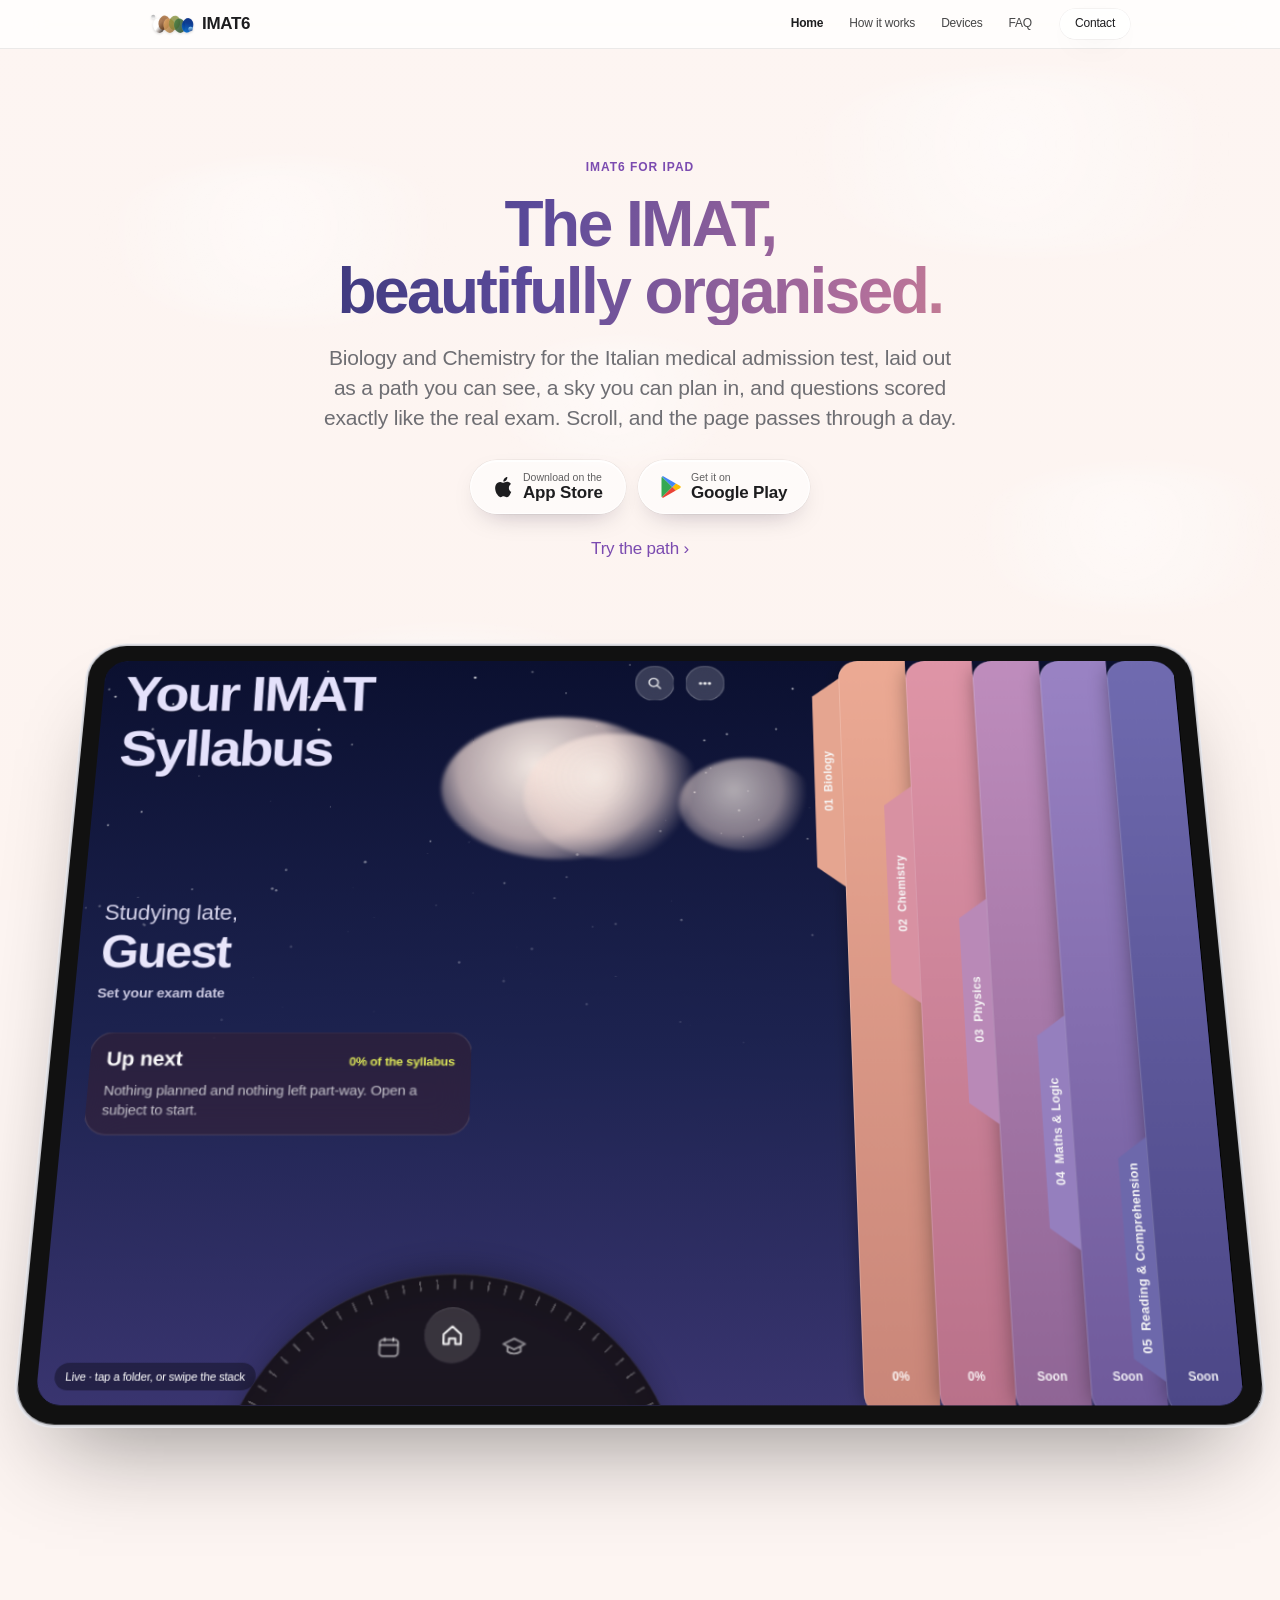
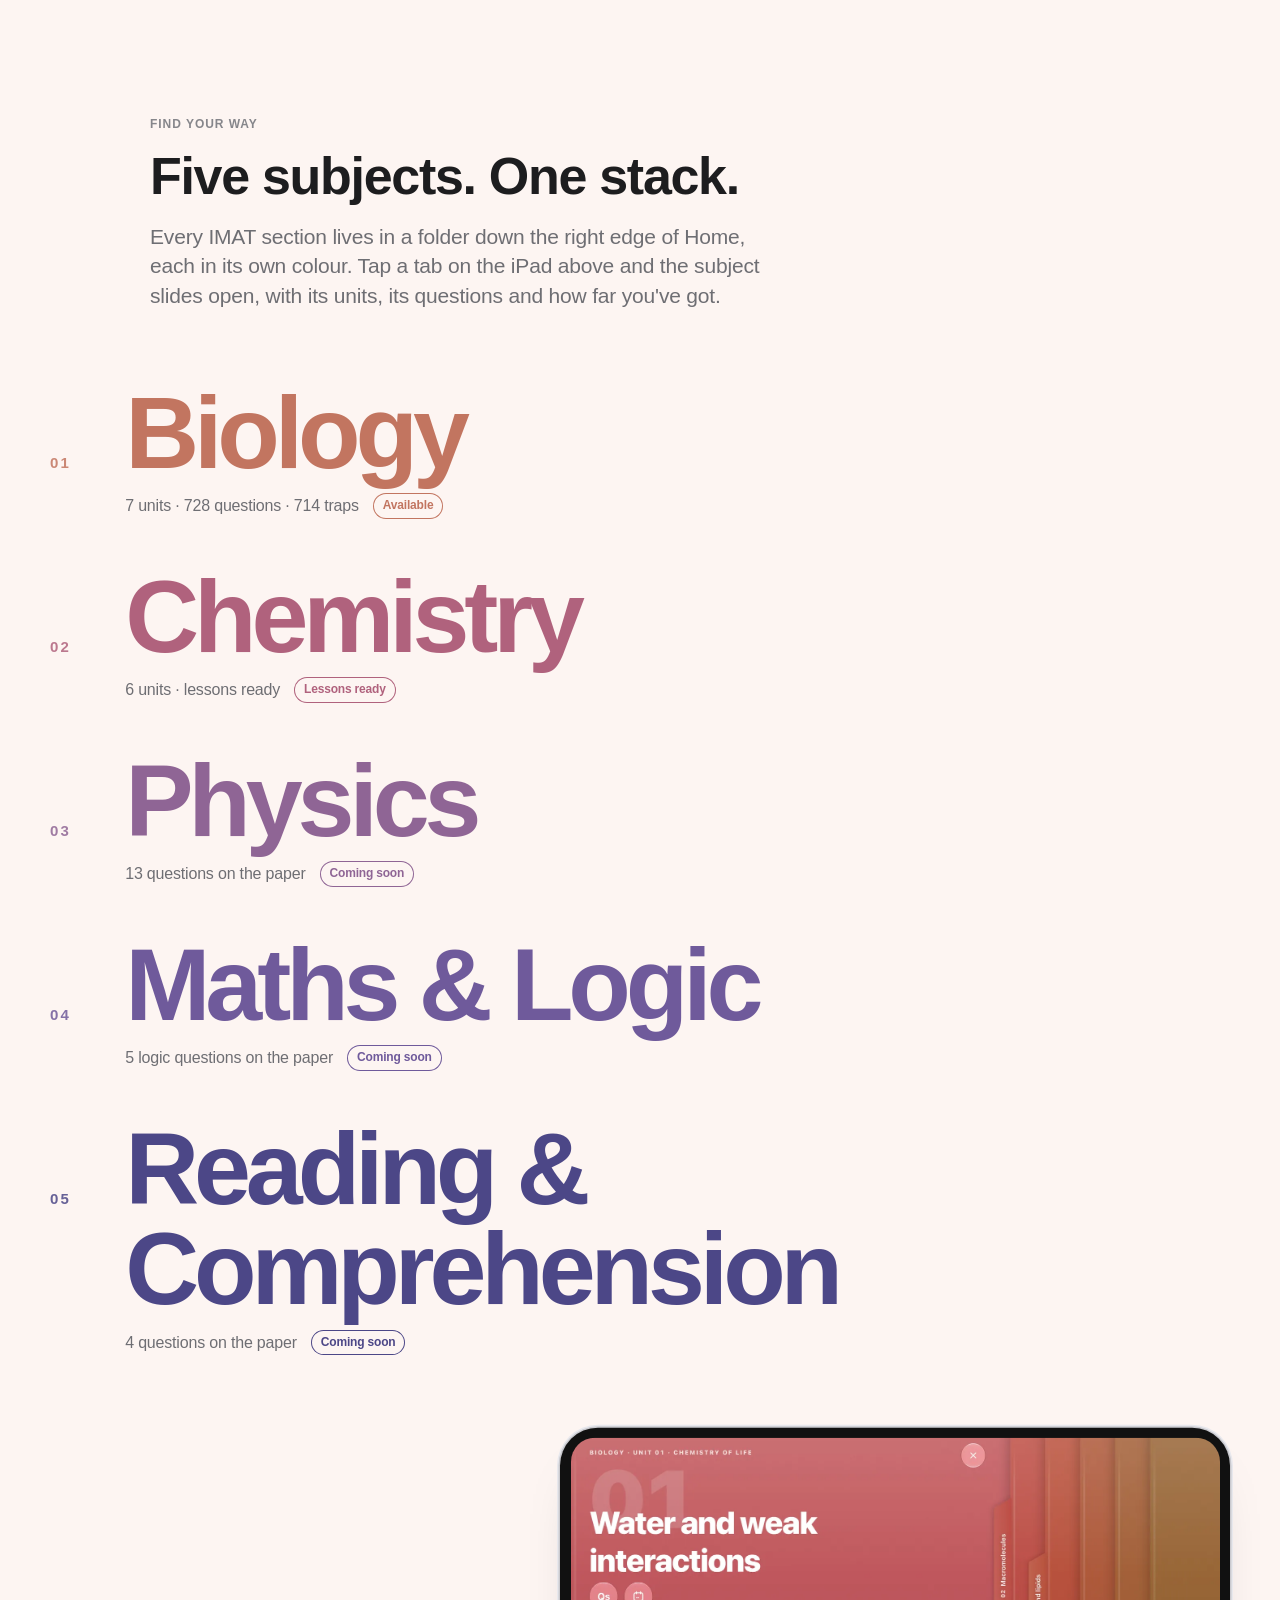
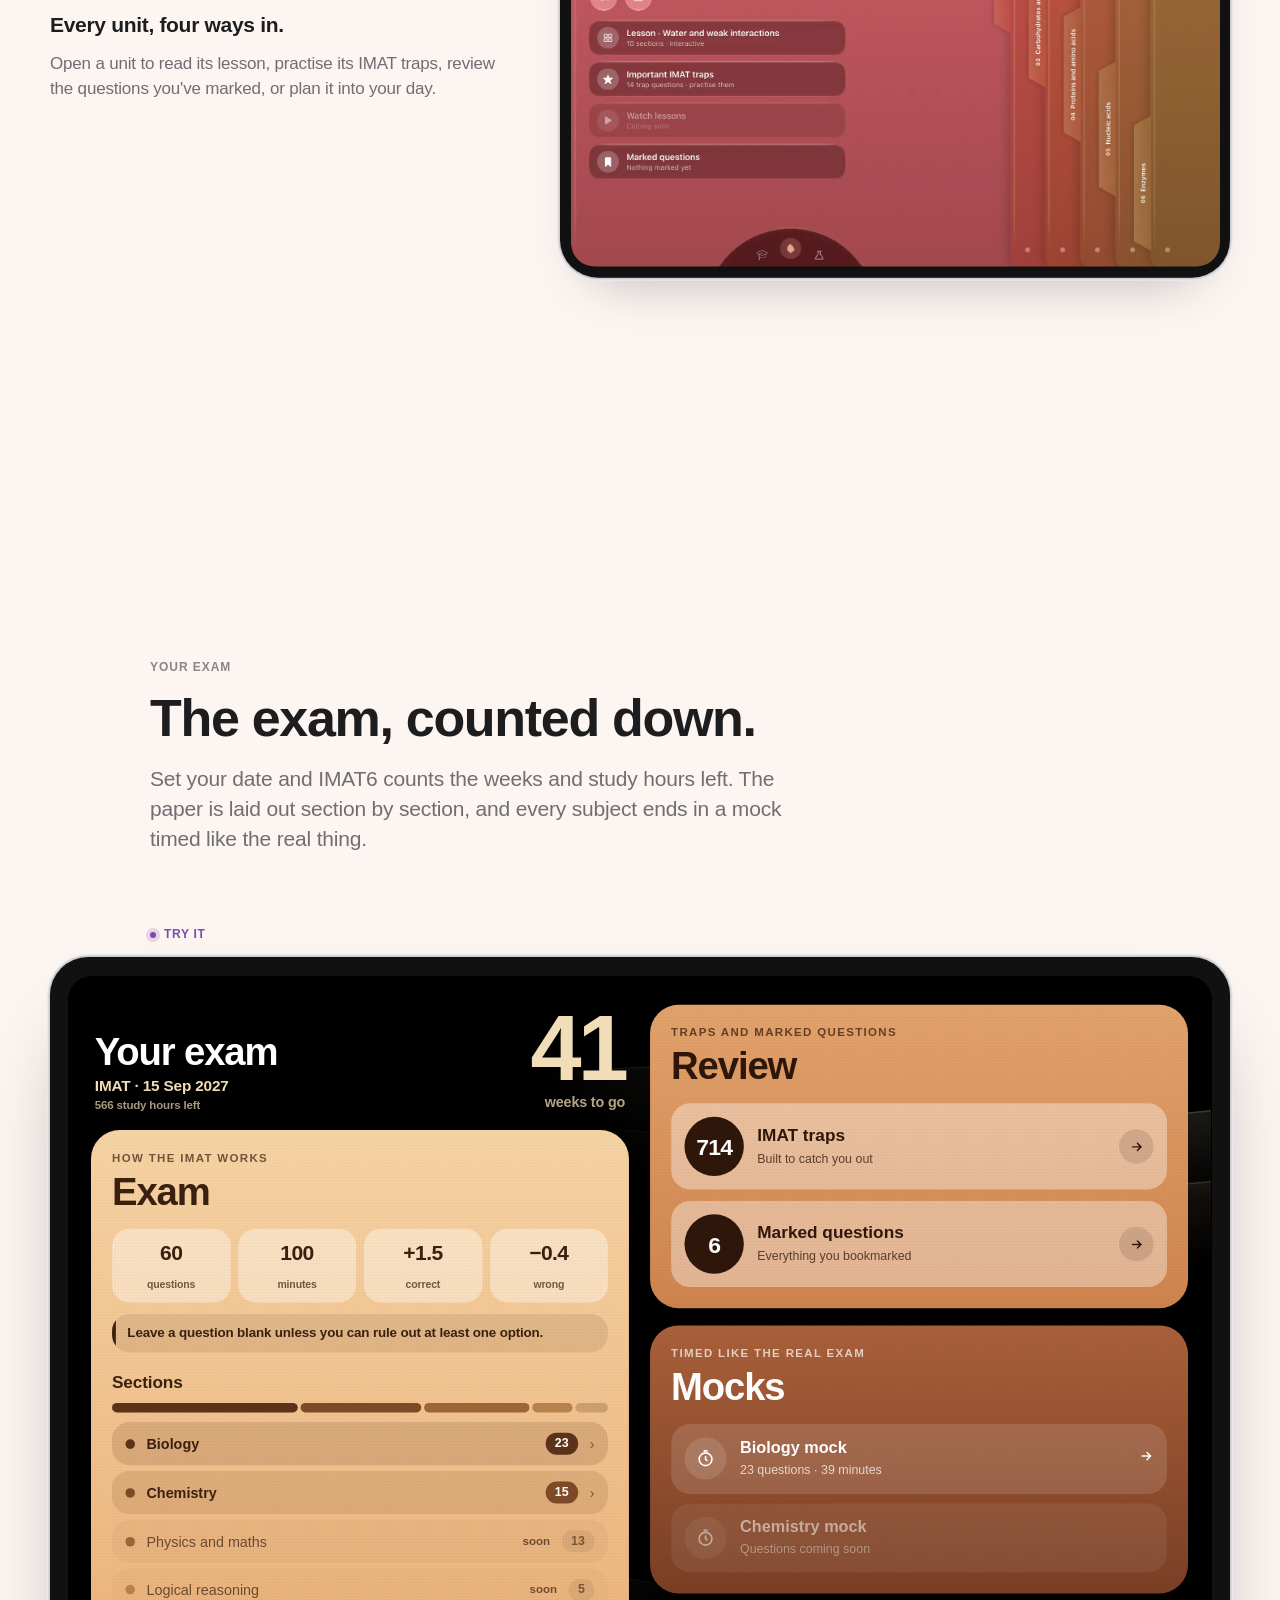
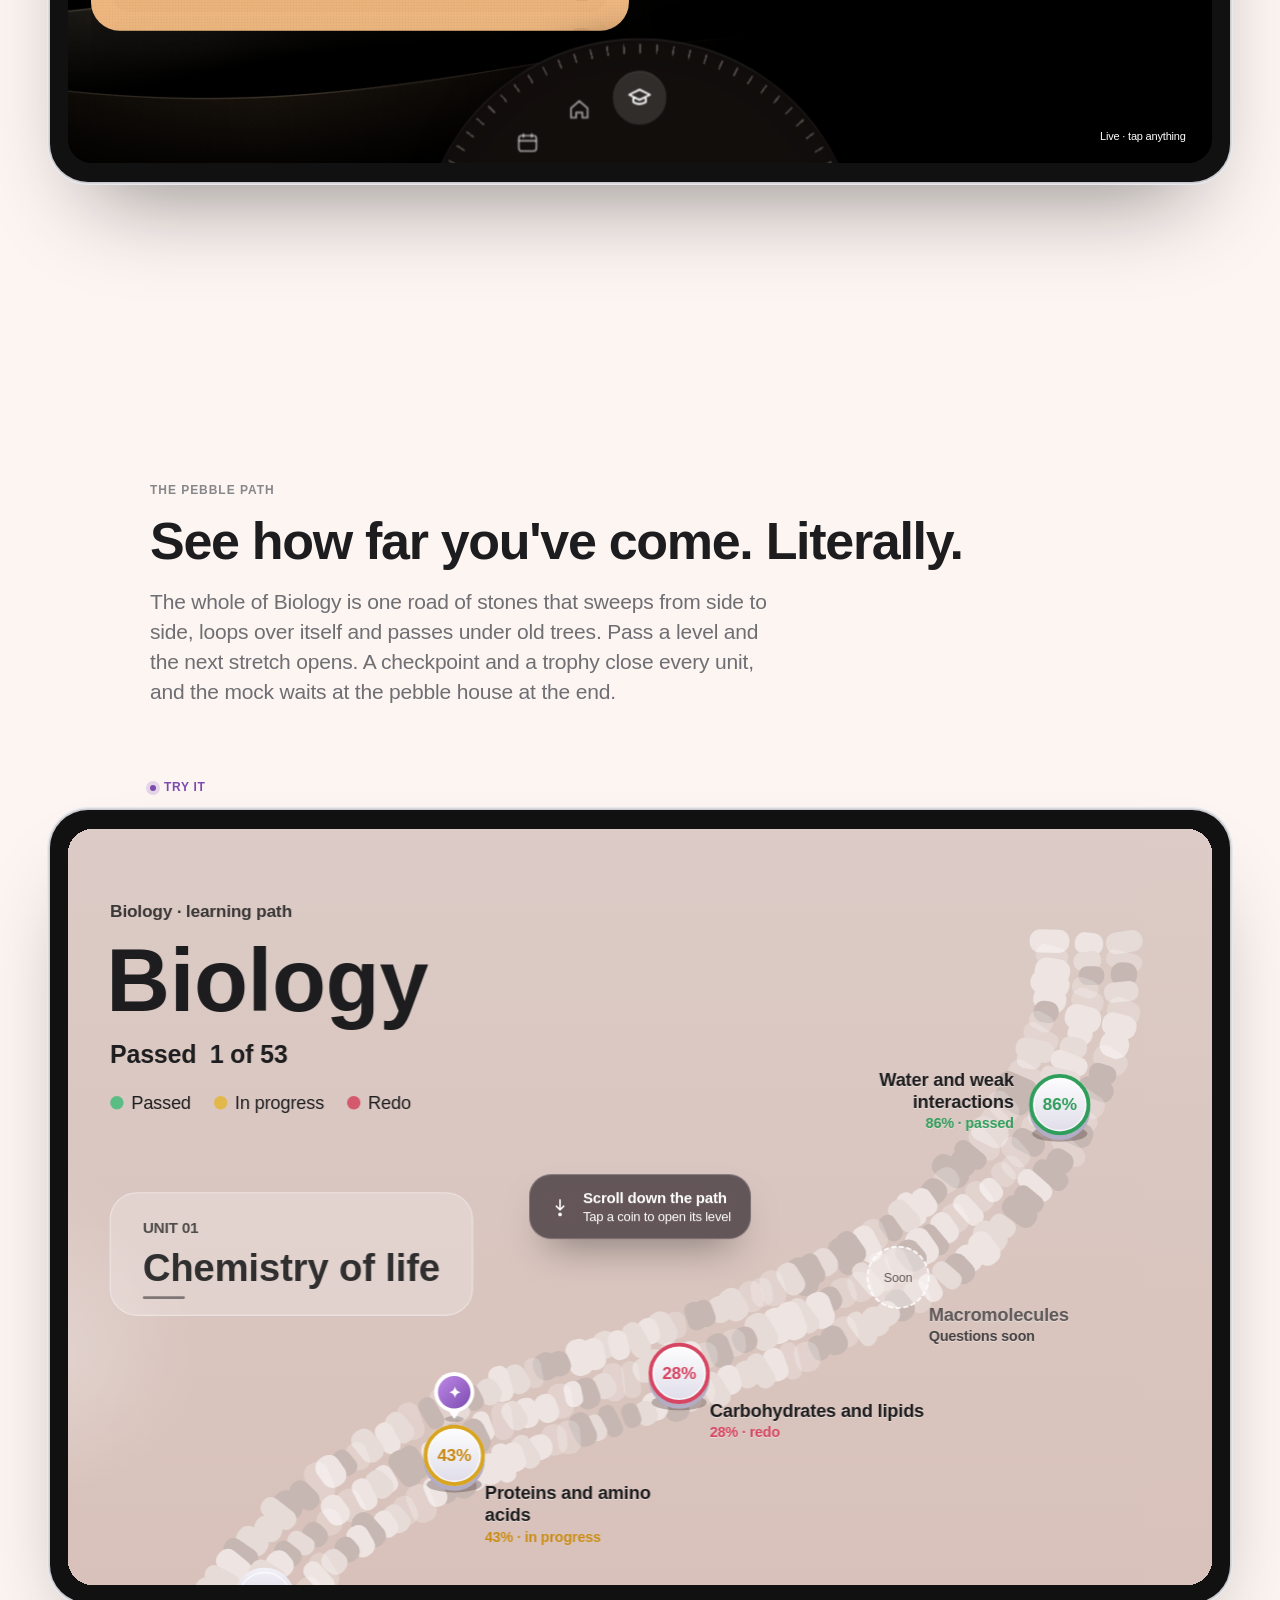
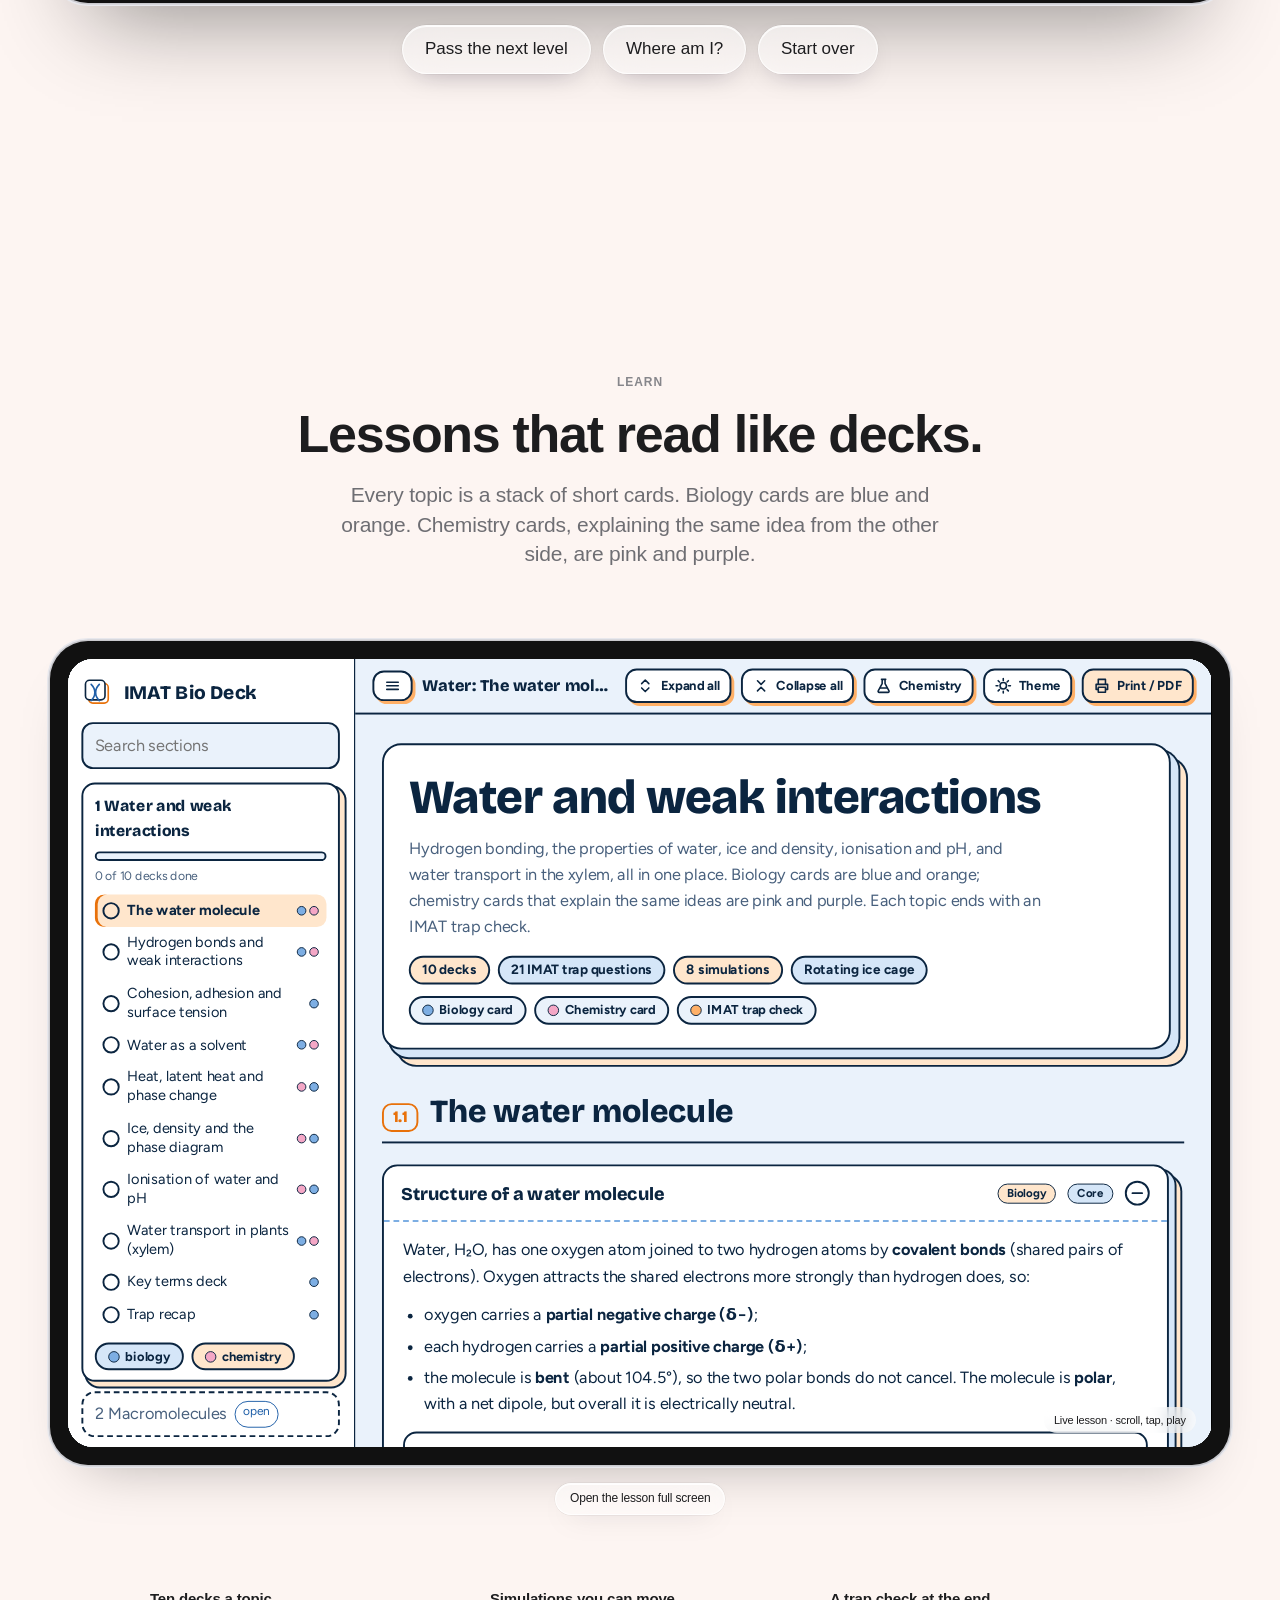
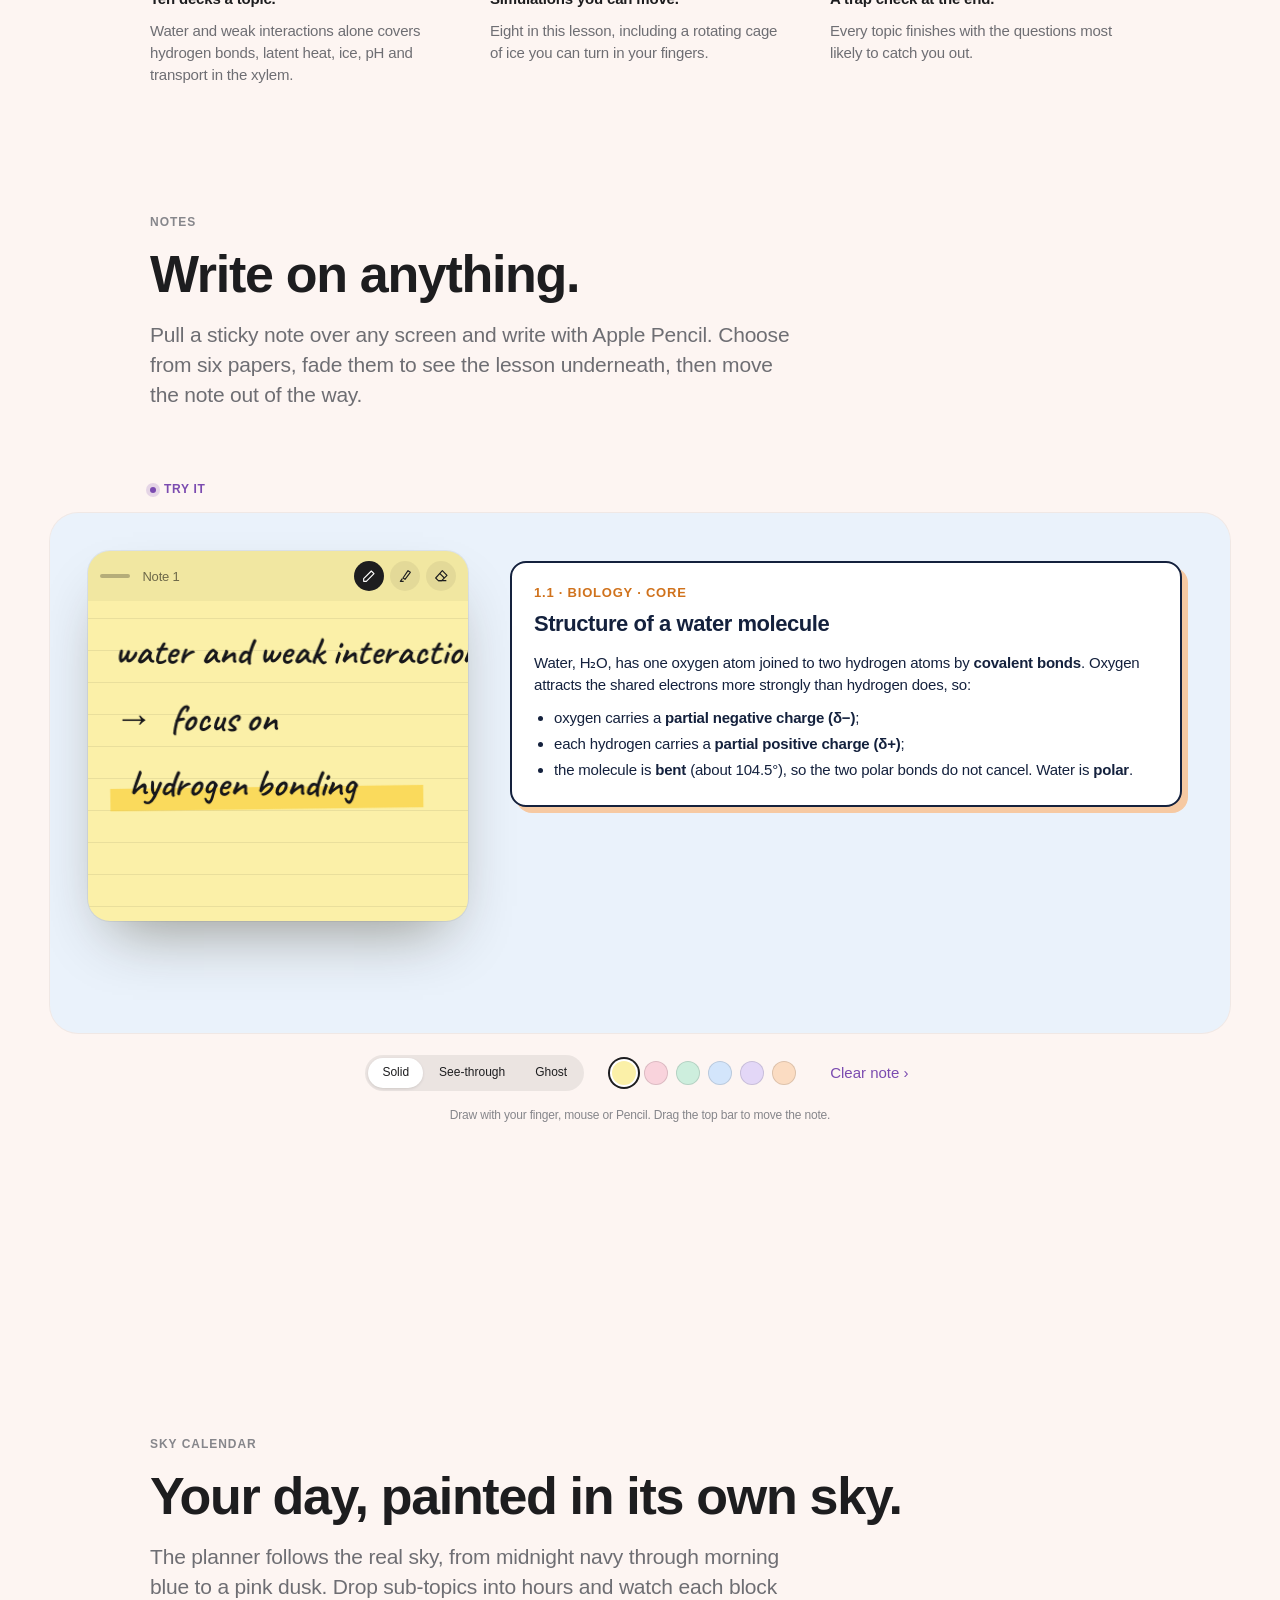
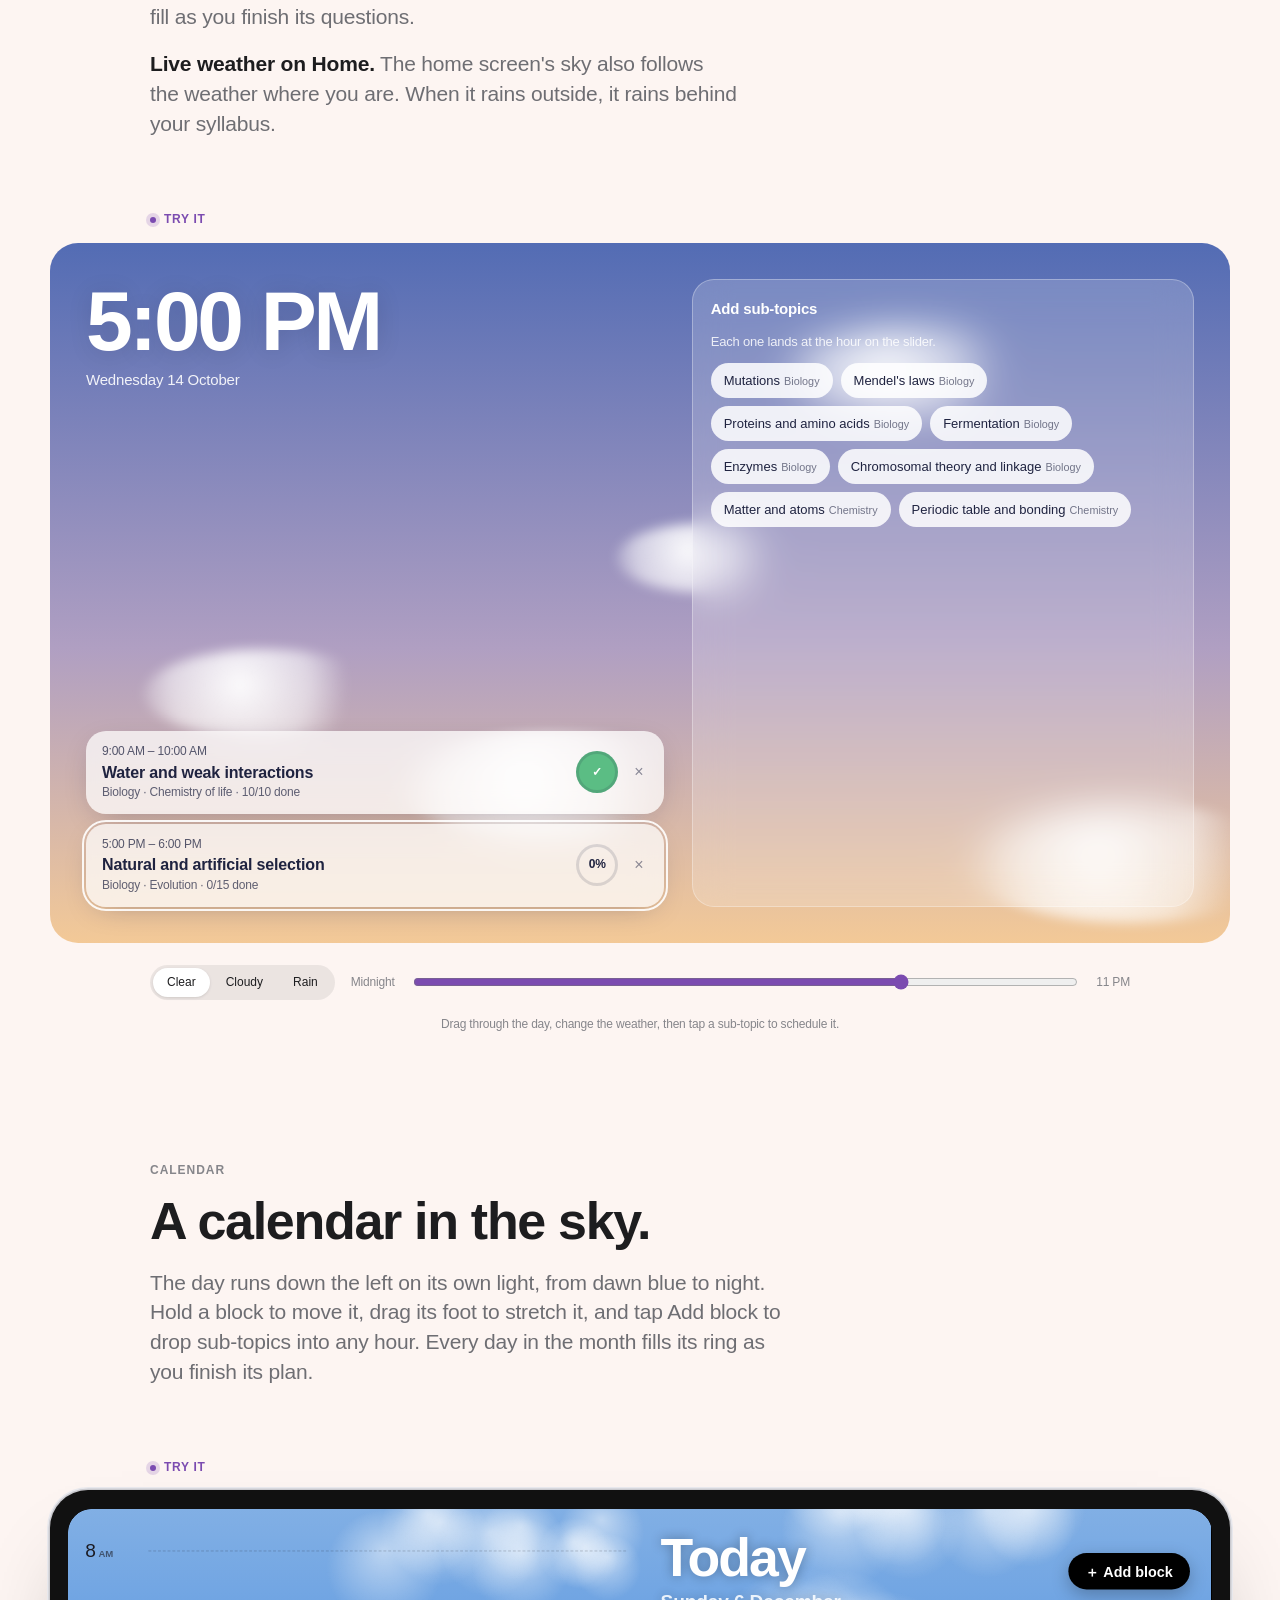
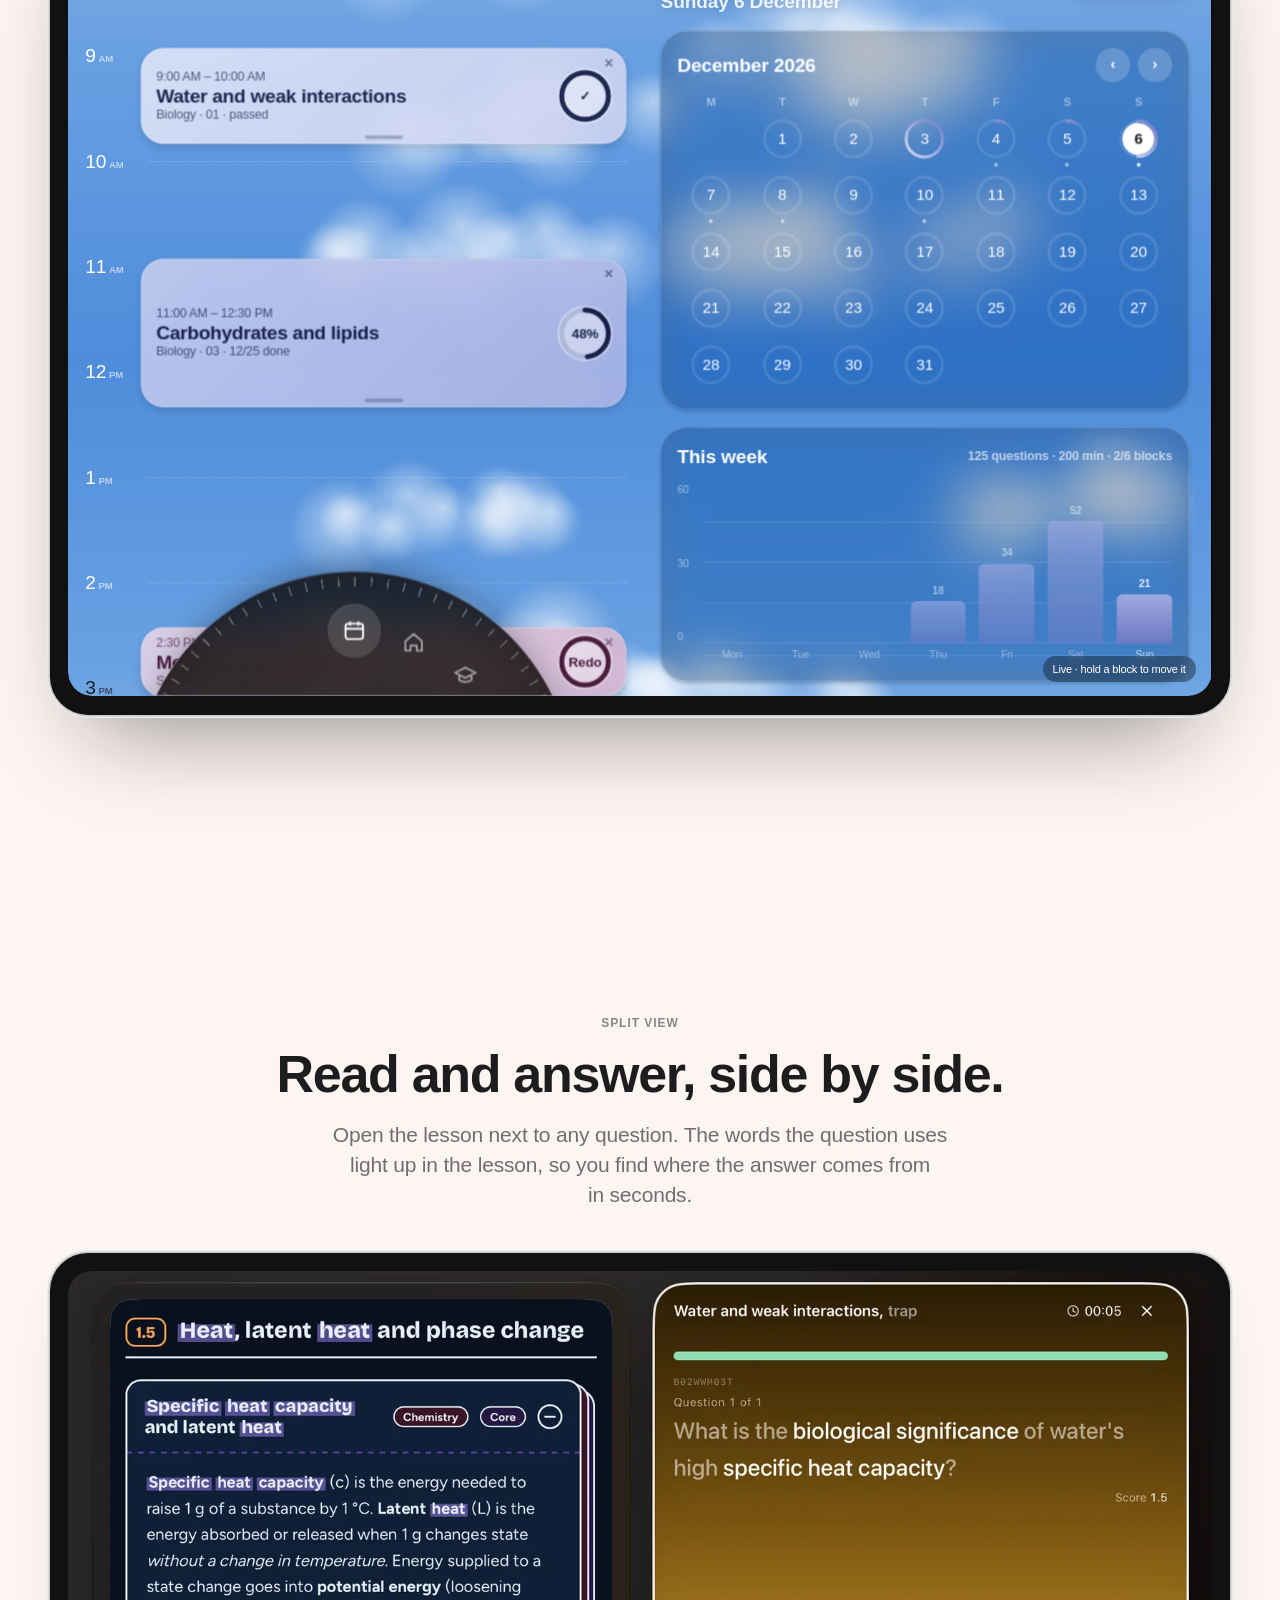
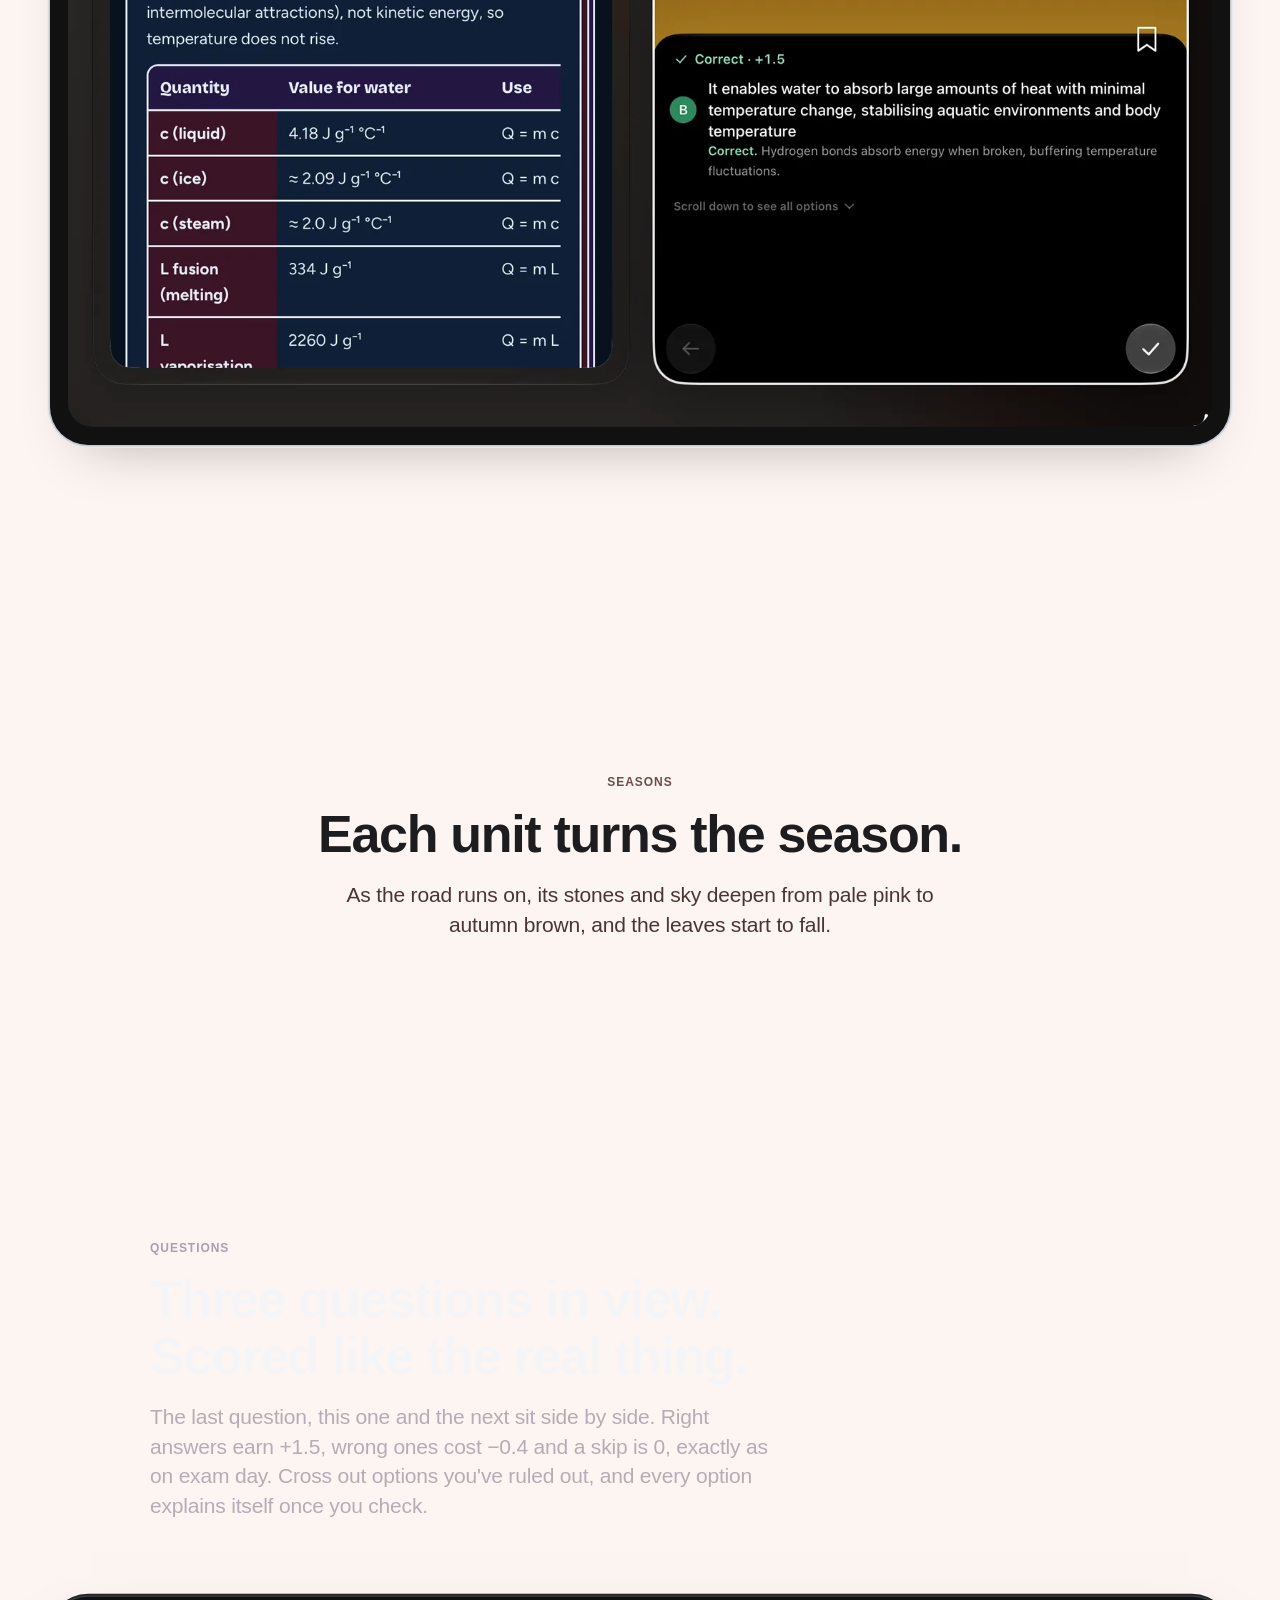
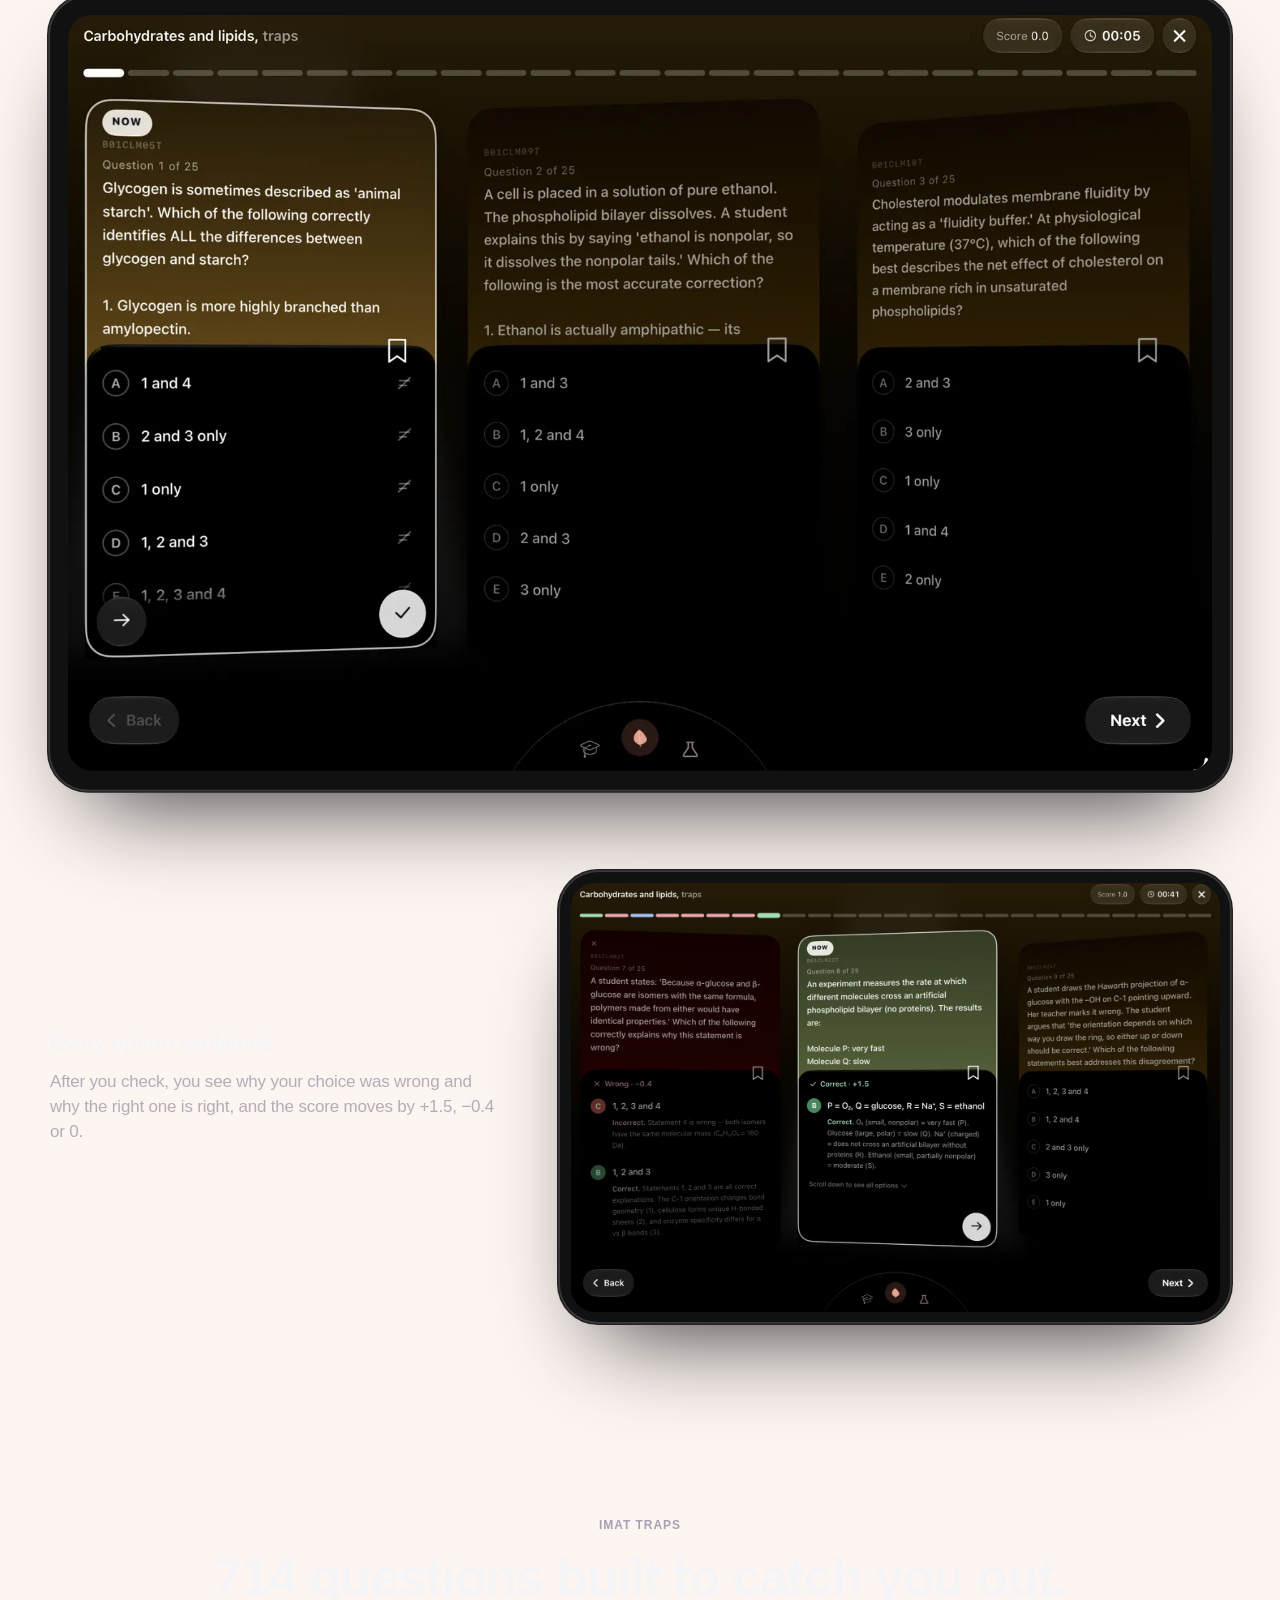
==== commit 573cbcd2: "True-to-size iPhone, Galaxy S25 Ultra and iPad frames; subject list on Home - Device screens now sit" ====
--- a/index.html
+++ b/index.html
@@ -73,19 +73,15 @@
     <div class="wrap head rv">
       <p class="eyebrow">Find your way</p>
       <h2>Five subjects. One stack.</h2>
-      <p class="lede">Every IMAT section lives in a folder at the edge of the screen. Pull a tab and the subject slides open, with its units, its questions and how far you've got.</p>
-    </div>
-    <p class="try wrap" style="display:flex">Try it</p>
-    <div class="folders rv" id="folders">
-      <div class="cover" id="cover">
-        <svg id="helix" viewBox="0 0 600 400" preserveAspectRatio="none" aria-hidden="true"></svg>
-        <span class="idx" id="cover-idx">01</span>
-        <h3 id="cover-title">Biology</h3>
-        <p id="cover-meta">7 units · 728 questions</p>
-        <span class="open" id="cover-open">Open Biology →</span>
-      </div>
-      <div class="tabs" role="tablist" aria-label="Subjects" id="tabs"></div>
-    </div>
+      <p class="lede">Every IMAT section lives in a folder down the right edge of Home, each in its own colour. Tap a tab on the iPad above and the subject slides open, with its units, its questions and how far you've got.</p>
+    </div>
+    <ol class="subj-list">
+      <li class="rv" style="--c:#c27560"><span class="sl-n">01</span><b>Biology</b><span class="sl-m">7 units · 728 questions · 714 traps<em>Available</em></span></li>
+      <li class="rv" style="--c:#b0627d"><span class="sl-n">02</span><b>Chemistry</b><span class="sl-m">6 units · lessons ready<em>Lessons ready</em></span></li>
+      <li class="rv" style="--c:#8f6595"><span class="sl-n">03</span><b>Physics</b><span class="sl-m">13 questions on the paper<em>Coming soon</em></span></li>
+      <li class="rv" style="--c:#6f5a9b"><span class="sl-n">04</span><b>Maths &amp; Logic</b><span class="sl-m">5 logic questions on the paper<em>Coming soon</em></span></li>
+      <li class="rv" style="--c:#4c4787"><span class="sl-n">05</span><b>Reading &amp; Comprehension</b><span class="sl-m">4 questions on the paper<em>Coming soon</em></span></li>
+    </ol>
 
     <div class="row rv">
       <div class="row-text"><h3>Every unit, four ways in.</h3><p>Open a unit to read its lesson, practise its IMAT traps, review the questions you've marked, or plan it into your day.</p></div>
@@ -297,98 +293,6 @@
   </div>
 </section>
 
-<!-- BROWSE · night -->
-<section class="band section ink-light" id="browse" data-sky="night">
-  <div class="wrap-wide">
-    <div class="wrap head rv">
-      <p class="eyebrow">Search</p>
-      <h2>Every topic, A to Z.</h2>
-      <p class="lede">Every subject, unit and sub-topic in one list. Slide along the letters and the topics for that letter rise to meet you.</p>
-    </div>
-    <p class="try wrap" style="display:flex">Try it</p>
-    <div class="az rv">
-      <div>
-        <div class="az-head"><span class="az-big" id="az-big">N</span><div><b id="az-count">5 topics starting with N</b><span>Tap a letter, or slide along the rail</span></div></div>
-        <ul id="az-list" aria-live="polite"></ul>
-      </div>
-      <div class="az-rail" id="az-rail" role="group" aria-label="Letters"></div>
-    </div>
-    <div class="row rv">
-      <div class="row-text"><h3>The whole syllabus, in one sweep.</h3><p>Subjects open into units, units into sub-topics, each with its question count, all beside the subject folders.</p></div>
-      <div class="ipad" data-par><div class="screen"><img src="img/browse-list.webp" srcset="img/browse-list-s.webp 800w, img/browse-list.webp 1600w" sizes="(max-width:900px) 100vw, 1180px" alt="Browse screen listing Biology units and sub-topics" width="2388" height="1604" loading="lazy" decoding="async"></div></div>
-    </div>
-    <div style="margin-top:clamp(80px,10vw,140px)">
-    <div class="wrap head rv center">
-      <p class="eyebrow">Portrait</p>
-      <h2>Turn it upright.</h2>
-      <p class="lede">Hold iPad in portrait and the folders stack from the bottom, the lesson fills the height, and questions come one card at a time.</p>
-    </div>
-      <div class="rot rv" data-start="land" data-to="Turn it upright" data-back="Back to landscape">
-        <div class="rot-stage"><div class="rot-dev"><div class="rot-screen">
-          <div class="rot-face land"><img src="img/home.webp" srcset="img/home-s.webp 800w, img/home.webp 1600w" sizes="(max-width:900px) 100vw, 1180px" alt="IMAT6 home screen in landscape" width="2388" height="1604" loading="lazy" decoding="async"></div>
-          <div class="rot-face port"><div class="rot-track"><img src="img/p-home-s.webp" srcset="img/p-home-s.webp 560w, img/p-home.webp 1100w" sizes="(max-width:640px) 70vw, 420px" alt="IMAT6 home screen in portrait, subject folders stacked at the bottom" loading="lazy" draggable="false"><img src="img/p-cover-s.webp" srcset="img/p-cover-s.webp 560w, img/p-cover.webp 1100w" sizes="(max-width:640px) 70vw, 420px" alt="Biology subject cover in portrait with a DNA helix" loading="lazy" draggable="false"><img src="img/p-biology-units-s.webp" srcset="img/p-biology-units-s.webp 560w, img/p-biology-units.webp 1100w" sizes="(max-width:640px) 70vw, 420px" alt="IMAT Biology units as folder tabs in portrait" loading="lazy" draggable="false"><img src="img/p-question-s.webp" srcset="img/p-question-s.webp 560w, img/p-question.webp 1100w" sizes="(max-width:640px) 70vw, 420px" alt="A single IMAT practice question card in portrait" loading="lazy" draggable="false"></div></div>
-        </div></div></div>
-        <div class="rot-ctl"><button class="pill lg rot-go" type="button"><svg width="18" height="18" viewBox="0 0 24 24" fill="none" stroke="currentColor" stroke-width="1.8" stroke-linecap="round" stroke-linejoin="round" aria-hidden="true"><path d="M20 12a8 8 0 1 1-2.3-5.6"/><path d="M20 4v5h-5"/></svg><span>Turn it upright</span></button><div class="rot-nav"><button class="circle-btn rot-prev" aria-label="Previous screen">‹</button><span class="rot-dots"></span><button class="circle-btn rot-next" aria-label="Next screen">›</button></div></div>
-        <p class="rot-cap" data-land="Landscape: your subjects as folders down the right edge. Turn it upright to see portrait.">Home, the Biology cover, seven units and a single question. Swipe the screen.</p>
-      </div>
-        </div>
-  </div>
-</section>
-
-<!-- CROWN · night -->
-<section class="band section ink-light" id="crown" data-sky="night">
-  <div class="wrap-wide">
-    <div class="wrap head rv">
-      <p class="eyebrow">Navigation</p>
-      <h2>The Crown.</h2>
-      <p class="lede">A fluted dial rests at the bottom edge of every screen. Turn it to move between your plan, home, search, review and subjects. Hold it to raise the full ring.</p>
-    </div>
-    <div class="crown-wrap rv">
-      <div class="ipad"><div class="screen crown-screen"><img class="crown-img" src="img/home.webp" srcset="img/home-s.webp 800w, img/home.webp 1600w" sizes="(max-width:900px) 100vw, 1180px" alt="IMAT6 screen chosen with the crown" width="2388" height="1604" loading="lazy" decoding="async"></div></div>
-      <div class="glass-box">
-        <p class="try" style="margin:0">Try it</p>
-        <h3>Slide the crown.</h3>
-        <p class="muted">Drag it sideways, or tap an icon, and watch the screen beside it change.</p>
-        <div class="crown" id="crown" role="tablist" aria-label="Crown dial"><div class="crown-disc" id="crown-disc"></div></div>
-        <p class="crown-label" id="crown-label">Home</p>
-      </div>
-    </div>
-  </div>
-</section>
-
-<!-- EVERYTHING · night -->
-<section class="band section ink-light" id="everything" data-sky="night" style="padding-top:0">
-  <div class="wrap-wide">
-    <div class="wrap head rv center"><p class="eyebrow">Everything in IMAT6</p><h2>All of it, at a glance.</h2><div class="cta-row"><a class="pill" href="compare.html">Compare IMAT6 with other ways to prepare</a></div></div>
-    <div class="bento">
-      <div class="tile"><span class="ic"><svg><use href="#i-path"/></svg></span><h3>Pebble Path</h3><p>Your progress as a road you can see.</p></div>
-      <div class="tile"><span class="ic"><svg><use href="#i-flag"/></svg></span><h3>Checkpoints</h3><p>A gate at the end of every unit.</p></div>
-      <div class="tile"><span class="ic"><svg><use href="#i-trophy"/></svg></span><h3>Mock exams</h3><p>23 Biology questions, 39 minutes.</p></div>
-      <div class="tile"><span class="ic"><svg><use href="#i-sky"/></svg></span><h3>Sky calendar</h3><p>A planner that follows the time of day.</p></div>
-      <div class="tile"><span class="ic"><svg><use href="#i-cal"/></svg></span><h3>Study blocks</h3><p>Sub-topics that fill as you finish them.</p></div>
-      <div class="tile"><span class="ic"><svg><use href="#i-folders"/></svg></span><h3>Subject folders</h3><p>Five IMAT sections in one stack.</p></div>
-
-      <div class="tile"><span class="ic"><svg><use href="#i-cols"/></svg></span><h3>Three-up questions</h3><p>Last, now and next, side by side.</p></div>
-      <div class="tile"><span class="ic"><svg><use href="#i-score"/></svg></span><h3>Real scoring</h3><p>+1.5, −0.4 and 0, as on the day.</p></div>
-      <div class="tile core"><span class="cl" style="width:240px;height:160px;left:-40px;bottom:-30px"></span><span class="cl" style="width:200px;height:140px;right:-50px;top:30px;opacity:.6"></span><b style="position:relative">IMAT6</b><span style="position:relative">Built for iPad. Works on iPhone and Mac.</span></div>
-      <div class="tile"><span class="ic"><svg><use href="#i-strike"/></svg></span><h3>Cross out</h3><p>Strike options you've ruled out.</p></div>
-      <div class="tile"><span class="ic"><svg><use href="#i-timer"/></svg></span><h3>Timer edge</h3><p>Each card warms from lime to red.</p></div>
-
-      <div class="tile"><span class="ic"><svg><use href="#i-mark"/></svg></span><h3>Marked questions</h3><p>Bookmark any question to revisit.</p></div>
-      <div class="tile"><span class="ic"><svg><use href="#i-trap"/></svg></span><h3>714 traps</h3><p>The mistakes the IMAT likes to test.</p></div>
-      <div class="tile"><span class="ic"><svg><use href="#i-deck"/></svg></span><h3>Lesson decks</h3><p>Short cards instead of long pages.</p></div>
-      <div class="tile"><span class="ic"><svg><use href="#i-sim"/></svg></span><h3>Simulations</h3><p>Molecules you can turn and test.</p></div>
-
-      <div class="tile"><span class="ic"><svg><use href="#i-two"/></svg></span><h3>Two-colour cards</h3><p>Biology and chemistry on the same idea.</p></div>
-      <div class="tile"><span class="ic"><svg><use href="#i-note"/></svg></span><h3>Sticky notes</h3><p>See-through paper over any screen.</p></div>
-      <div class="tile"><span class="ic"><svg><use href="#i-pencil"/></svg></span><h3>Apple Pencil</h3><p>Write, highlight and erase.</p></div>
-      <div class="tile"><span class="ic"><svg><use href="#i-split"/></svg></span><h3>Split view</h3><p>Lesson and question together.</p></div>
-      <div class="tile"><span class="ic"><svg><use href="#i-search"/></svg></span><h3>Search lens</h3><p>Every topic, A to Z, in one sweep.</p></div>
-      <div class="tile"><span class="ic"><svg><use href="#i-crown"/></svg></span><h3>The Crown</h3><p>One dial to go anywhere.</p></div>
-    </div>
-  </div>
-</section>
-
 <!-- HOW IT THINKS · night -->
 <section class="band section ink-light" id="logic" data-sky="night">
   <div class="wrap-wide logic">
@@ -403,6 +307,98 @@
   </div>
 </section>
 
+<!-- BROWSE · night -->
+<section class="band section ink-light" id="browse" data-sky="night">
+  <div class="wrap-wide">
+    <div class="wrap head rv">
+      <p class="eyebrow">Search</p>
+      <h2>Every topic, A to Z.</h2>
+      <p class="lede">Every subject, unit and sub-topic in one list. Slide along the letters and the topics for that letter rise to meet you.</p>
+    </div>
+    <p class="try wrap" style="display:flex">Try it</p>
+    <div class="az rv">
+      <div>
+        <div class="az-head"><span class="az-big" id="az-big">N</span><div><b id="az-count">5 topics starting with N</b><span>Tap a letter, or slide along the rail</span></div></div>
+        <ul id="az-list" aria-live="polite"></ul>
+      </div>
+      <div class="az-rail" id="az-rail" role="group" aria-label="Letters"></div>
+    </div>
+    <div class="row rv">
+      <div class="row-text"><h3>The whole syllabus, in one sweep.</h3><p>Subjects open into units, units into sub-topics, each with its question count, all beside the subject folders.</p></div>
+      <div class="ipad" data-par><div class="screen"><img src="img/browse-list.webp" srcset="img/browse-list-s.webp 800w, img/browse-list.webp 1600w" sizes="(max-width:900px) 100vw, 1180px" alt="Browse screen listing Biology units and sub-topics" width="2388" height="1604" loading="lazy" decoding="async"></div></div>
+    </div>
+    <div style="margin-top:clamp(80px,10vw,140px)">
+    <div class="wrap head rv center">
+      <p class="eyebrow">Portrait</p>
+      <h2>Turn it upright.</h2>
+      <p class="lede">Hold iPad in portrait and the folders stack from the bottom, the lesson fills the height, and questions come one card at a time.</p>
+    </div>
+      <div class="rot rv" data-start="land" data-to="Turn it upright" data-back="Back to landscape">
+        <div class="rot-stage"><div class="rot-dev"><div class="rot-screen">
+          <div class="rot-face land"><img src="img/home.webp" srcset="img/home-s.webp 800w, img/home.webp 1600w" sizes="(max-width:900px) 100vw, 1180px" alt="IMAT6 home screen in landscape" width="2388" height="1604" loading="lazy" decoding="async"></div>
+          <div class="rot-face port"><div class="rot-track"><img src="img/p-home-s.webp" srcset="img/p-home-s.webp 560w, img/p-home.webp 1100w" sizes="(max-width:640px) 70vw, 420px" alt="IMAT6 home screen in portrait, subject folders stacked at the bottom" loading="lazy" draggable="false"><img src="img/p-cover-s.webp" srcset="img/p-cover-s.webp 560w, img/p-cover.webp 1100w" sizes="(max-width:640px) 70vw, 420px" alt="Biology subject cover in portrait with a DNA helix" loading="lazy" draggable="false"><img src="img/p-biology-units-s.webp" srcset="img/p-biology-units-s.webp 560w, img/p-biology-units.webp 1100w" sizes="(max-width:640px) 70vw, 420px" alt="IMAT Biology units as folder tabs in portrait" loading="lazy" draggable="false"><img src="img/p-question-s.webp" srcset="img/p-question-s.webp 560w, img/p-question.webp 1100w" sizes="(max-width:640px) 70vw, 420px" alt="A single IMAT practice question card in portrait" loading="lazy" draggable="false"></div></div>
+        </div></div></div>
+        <div class="rot-ctl"><button class="pill lg rot-go" type="button"><svg width="18" height="18" viewBox="0 0 24 24" fill="none" stroke="currentColor" stroke-width="1.8" stroke-linecap="round" stroke-linejoin="round" aria-hidden="true"><path d="M20 12a8 8 0 1 1-2.3-5.6"/><path d="M20 4v5h-5"/></svg><span>Turn it upright</span></button><div class="rot-nav"><button class="circle-btn rot-prev" aria-label="Previous screen">‹</button><span class="rot-dots"></span><button class="circle-btn rot-next" aria-label="Next screen">›</button></div></div>
+        <p class="rot-cap" data-land="Landscape: your subjects as folders down the right edge. Turn it upright to see portrait.">Home, the Biology cover, seven units and a single question. Swipe the screen.</p>
+      </div>
+        </div>
+  </div>
+</section>
+
+<!-- CROWN · night -->
+<section class="band section ink-light" id="crown" data-sky="night">
+  <div class="wrap-wide">
+    <div class="wrap head rv">
+      <p class="eyebrow">Navigation</p>
+      <h2>The Crown.</h2>
+      <p class="lede">A fluted dial rests at the bottom edge of every screen. Turn it to move between your plan, home, search, review and subjects. Hold it to raise the full ring.</p>
+    </div>
+    <div class="crown-wrap rv">
+      <div class="ipad"><div class="screen crown-screen"><img class="crown-img" src="img/home.webp" srcset="img/home-s.webp 800w, img/home.webp 1600w" sizes="(max-width:900px) 100vw, 1180px" alt="IMAT6 screen chosen with the crown" width="2388" height="1604" loading="lazy" decoding="async"></div></div>
+      <div class="glass-box">
+        <p class="try" style="margin:0">Try it</p>
+        <h3>Slide the crown.</h3>
+        <p class="muted">Drag it sideways, or tap an icon, and watch the screen beside it change.</p>
+        <div class="crown" id="crown" role="tablist" aria-label="Crown dial"><div class="crown-disc" id="crown-disc"></div></div>
+        <p class="crown-label" id="crown-label">Home</p>
+      </div>
+    </div>
+  </div>
+</section>
+
+<!-- EVERYTHING · night -->
+<section class="band section ink-light" id="everything" data-sky="night" style="padding-top:0">
+  <div class="wrap-wide">
+    <div class="wrap head rv center"><p class="eyebrow">Everything in IMAT6</p><h2>All of it, at a glance.</h2><div class="cta-row"><a class="pill" href="compare.html">Compare IMAT6 with other ways to prepare</a></div></div>
+    <div class="bento">
+      <div class="tile"><span class="ic"><svg><use href="#i-path"/></svg></span><h3>Pebble Path</h3><p>Your progress as a road you can see.</p></div>
+      <div class="tile"><span class="ic"><svg><use href="#i-flag"/></svg></span><h3>Checkpoints</h3><p>A gate at the end of every unit.</p></div>
+      <div class="tile"><span class="ic"><svg><use href="#i-trophy"/></svg></span><h3>Mock exams</h3><p>23 Biology questions, 39 minutes.</p></div>
+      <div class="tile"><span class="ic"><svg><use href="#i-sky"/></svg></span><h3>Sky calendar</h3><p>A planner that follows the time of day.</p></div>
+      <div class="tile"><span class="ic"><svg><use href="#i-cal"/></svg></span><h3>Study blocks</h3><p>Sub-topics that fill as you finish them.</p></div>
+      <div class="tile"><span class="ic"><svg><use href="#i-folders"/></svg></span><h3>Subject folders</h3><p>Five IMAT sections in one stack.</p></div>
+
+      <div class="tile"><span class="ic"><svg><use href="#i-cols"/></svg></span><h3>Three-up questions</h3><p>Last, now and next, side by side.</p></div>
+      <div class="tile"><span class="ic"><svg><use href="#i-score"/></svg></span><h3>Real scoring</h3><p>+1.5, −0.4 and 0, as on the day.</p></div>
+      <div class="tile core"><span class="cl" style="width:240px;height:160px;left:-40px;bottom:-30px"></span><span class="cl" style="width:200px;height:140px;right:-50px;top:30px;opacity:.6"></span><b style="position:relative">IMAT6</b><span style="position:relative">Built for iPad. Works on iPhone and Mac.</span></div>
+      <div class="tile"><span class="ic"><svg><use href="#i-strike"/></svg></span><h3>Cross out</h3><p>Strike options you've ruled out.</p></div>
+      <div class="tile"><span class="ic"><svg><use href="#i-timer"/></svg></span><h3>Timer edge</h3><p>Each card warms from lime to red.</p></div>
+
+      <div class="tile"><span class="ic"><svg><use href="#i-mark"/></svg></span><h3>Marked questions</h3><p>Bookmark any question to revisit.</p></div>
+      <div class="tile"><span class="ic"><svg><use href="#i-trap"/></svg></span><h3>714 traps</h3><p>The mistakes the IMAT likes to test.</p></div>
+      <div class="tile"><span class="ic"><svg><use href="#i-deck"/></svg></span><h3>Lesson decks</h3><p>Short cards instead of long pages.</p></div>
+      <div class="tile"><span class="ic"><svg><use href="#i-sim"/></svg></span><h3>Simulations</h3><p>Molecules you can turn and test.</p></div>
+
+      <div class="tile"><span class="ic"><svg><use href="#i-two"/></svg></span><h3>Two-colour cards</h3><p>Biology and chemistry on the same idea.</p></div>
+      <div class="tile"><span class="ic"><svg><use href="#i-note"/></svg></span><h3>Sticky notes</h3><p>See-through paper over any screen.</p></div>
+      <div class="tile"><span class="ic"><svg><use href="#i-pencil"/></svg></span><h3>Apple Pencil</h3><p>Write, highlight and erase.</p></div>
+      <div class="tile"><span class="ic"><svg><use href="#i-split"/></svg></span><h3>Split view</h3><p>Lesson and question together.</p></div>
+      <div class="tile"><span class="ic"><svg><use href="#i-search"/></svg></span><h3>Search lens</h3><p>Every topic, A to Z, in one sweep.</p></div>
+      <div class="tile"><span class="ic"><svg><use href="#i-crown"/></svg></span><h3>The Crown</h3><p>One dial to go anywhere.</p></div>
+    </div>
+  </div>
+</section>
+
 <!-- FINALE · black -->
 <section class="band finale" id="contact" data-sky="black">
   <div class="logo-mark" id="logo-mark" role="img" aria-label="The IMAT6 logo: glass discs in white, bronze, peach, olive, green and blue"></div>
--- a/style.css
+++ b/style.css
@@ -787,3 +787,28 @@
 .ink-light .logic-cta .lc-k{color:#6e6e73}
 .ink-light .logic-cta .lc-t{color:#1d1d1f}
 @media (max-width:520px){.dl-tabs{gap:6px;flex-wrap:nowrap}.dl-tabs button{min-width:0;flex:1;padding:10px 6px 8px}.dl-tabs button svg{height:22px}.dl-tabs button span{font-size:12px}}
+
+/* ===== v6: true-to-size device frames (screens inset from the frame itself, not from the parent) ===== */
+/* iPhone, Pro proportions: 71.9 × 150 mm body, 6.3-inch screen */
+.iphone{padding:0!important;aspect-ratio:71.9/150;border-radius:16.7%/8%;background:#050506;box-shadow:inset 0 0 0 1px #2c2c30,0 0 0 1.4px #a9a9af,0 0 0 2.6px #5e5e63,0 40px 70px -30px rgba(0,0,0,.5)}
+.iphone .screen{position:absolute!important;inset:1.53% 3.48%;width:auto!important;height:auto!important;border-radius:14.2%/6.55%}
+.iphone .screen::after{top:1.26%;width:31.3%;height:4.2%}
+.iphone::before{right:-3.6px;top:28%;width:2.4px;height:40%;background:linear-gradient(#a9a9af 0 25%,transparent 25% 76%,#8d8d93 76%)}
+.iphone::after{left:-3.6px;top:18%;width:2.4px;height:26%;background:linear-gradient(#a9a9af 0 14%,transparent 14% 30%,#a9a9af 30% 58%,transparent 58% 70%,#a9a9af 70%)}
+.feat-duo .iphone,.duo .iphone{box-shadow:inset 0 0 0 1px #2c2c30,0 0 0 1.4px #a9a9af,0 0 0 2.6px #5e5e63,0 40px 70px -26px rgba(0,0,0,.55)}
+/* Samsung Galaxy S25 Ultra: 77.6 × 162.8 mm body, 6.9-inch flat screen, centred punch-hole */
+.galaxy{padding:0!important;aspect-ratio:77.6/162.8;border-radius:13.5%/6.45%;background:#060607;box-shadow:inset 0 0 0 1px #2a2a2d,0 0 0 1.6px #b4b4b8,0 0 0 2.8px #606065,0 40px 70px -30px rgba(0,0,0,.5)}
+.galaxy .screen{position:absolute!important;inset:1.1% 2.64%;width:auto!important;height:auto!important;border-radius:11.7%/5.4%}
+.galaxy .screen::after{top:1.15%;width:4.1%}
+.galaxy::before{right:-3.8px;top:21%;width:2.6px;height:24%;background:linear-gradient(#b4b4b8 0 48%,transparent 48% 66%,#b4b4b8 66%)}
+/* iPad Pro 11-inch: 249.7 × 177.5 mm body */
+.feat-duo .ipad,.lstrip .ipad,.dl-dev.ipad{padding:0;aspect-ratio:249.7/177.5;border-radius:6.8%/9.6%;background:#0b0b0c}
+.feat-duo .ipad .screen,.lstrip .ipad .screen,.dl-dev.ipad .screen{position:absolute;inset:4.93% 3.5%;width:auto;height:auto;border-radius:3.9%/5.6%}
+
+/* home: the five subjects, in their colours */
+.subj-list{list-style:none;padding:0;margin:clamp(40px,6vw,72px) 0 0;display:grid;gap:clamp(26px,4vw,48px)}
+.subj-list li{display:grid;grid-template-columns:clamp(34px,4vw,56px) minmax(0,1fr);column-gap:clamp(12px,2vw,24px);align-items:baseline}
+.subj-list .sl-n{font-size:clamp(13px,1.2vw,15px);font-weight:700;letter-spacing:.14em;color:var(--c);opacity:.85}
+.subj-list b{font-size:clamp(44px,8vw,104px);font-weight:800;letter-spacing:-.05em;line-height:.98;color:var(--c)}
+.subj-list .sl-m{grid-column:2;margin-top:10px;font-size:clamp(14px,1.3vw,16px);color:var(--ink-2);display:flex;flex-wrap:wrap;gap:6px 14px;align-items:center}
+.subj-list .sl-m em{font-style:normal;font-size:12px;font-weight:600;padding:4px 10px;border-radius:999px;color:var(--c);box-shadow:inset 0 0 0 1px var(--c)}
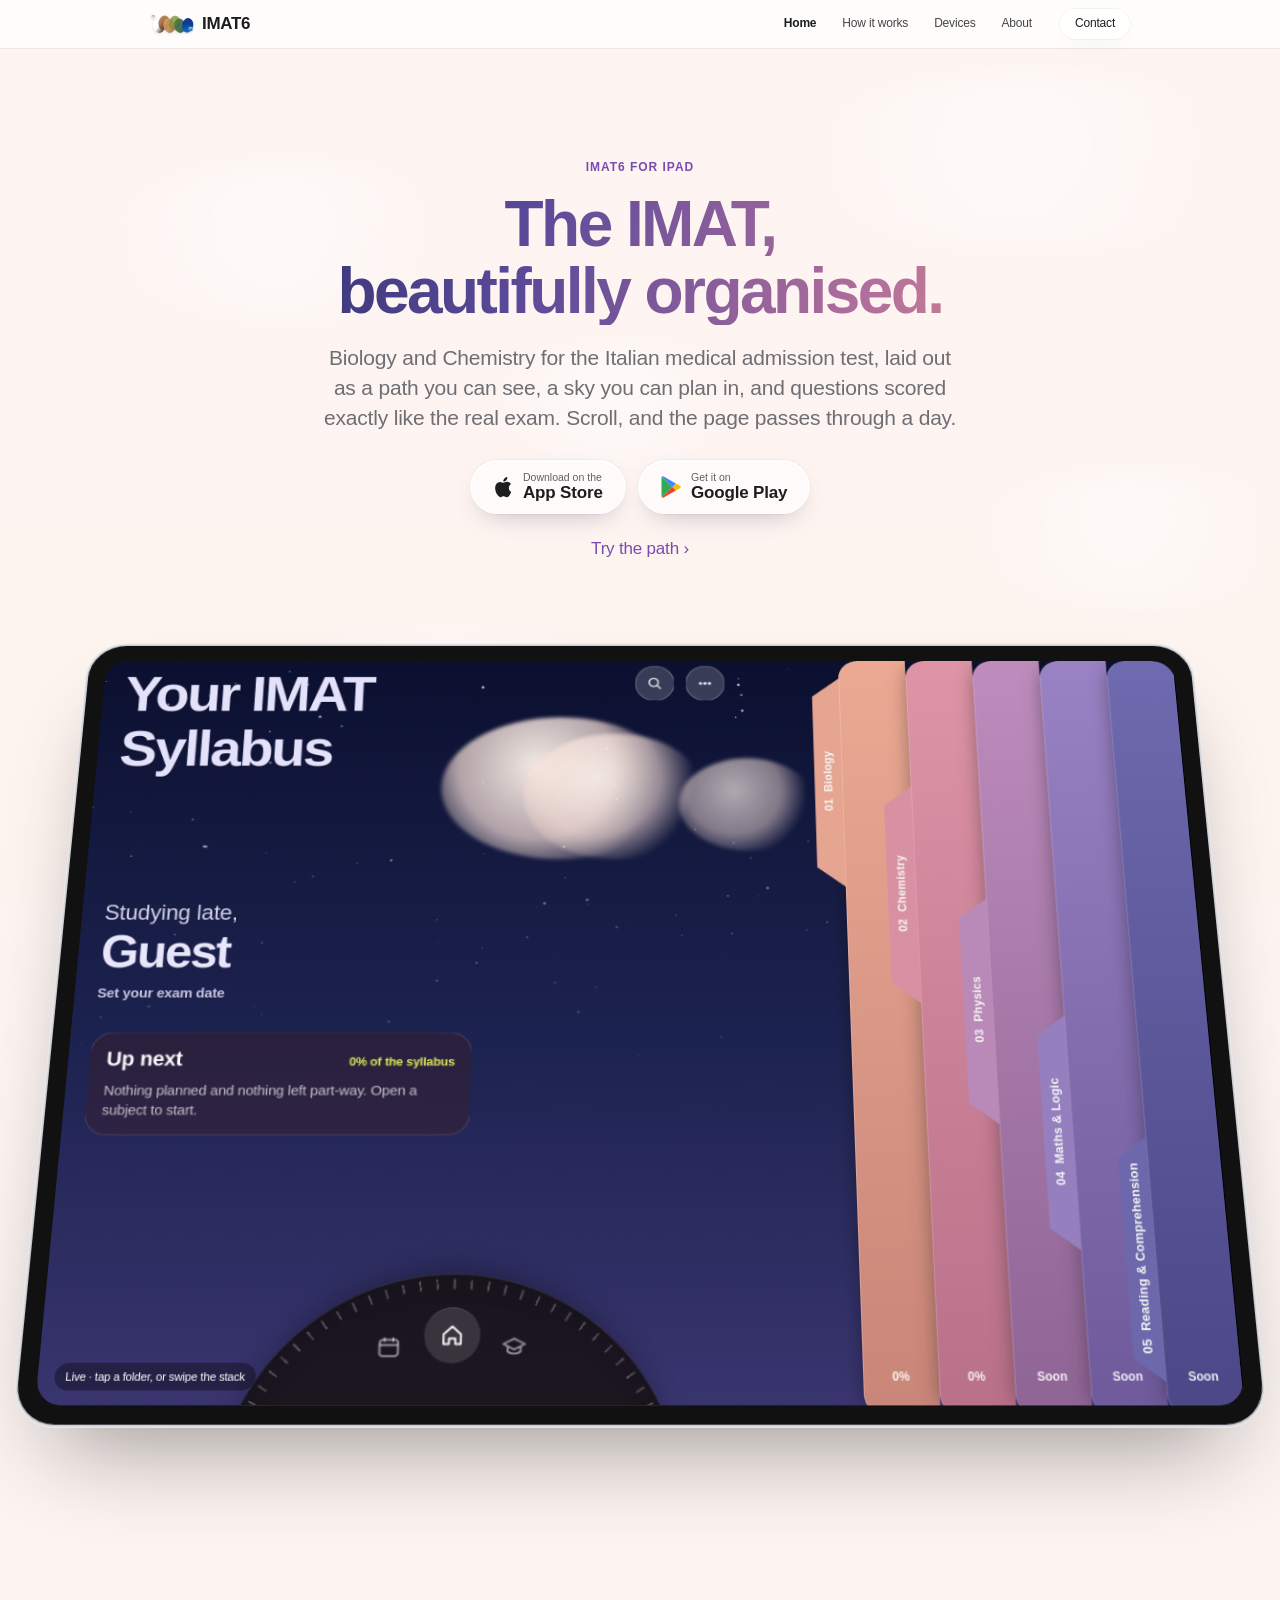
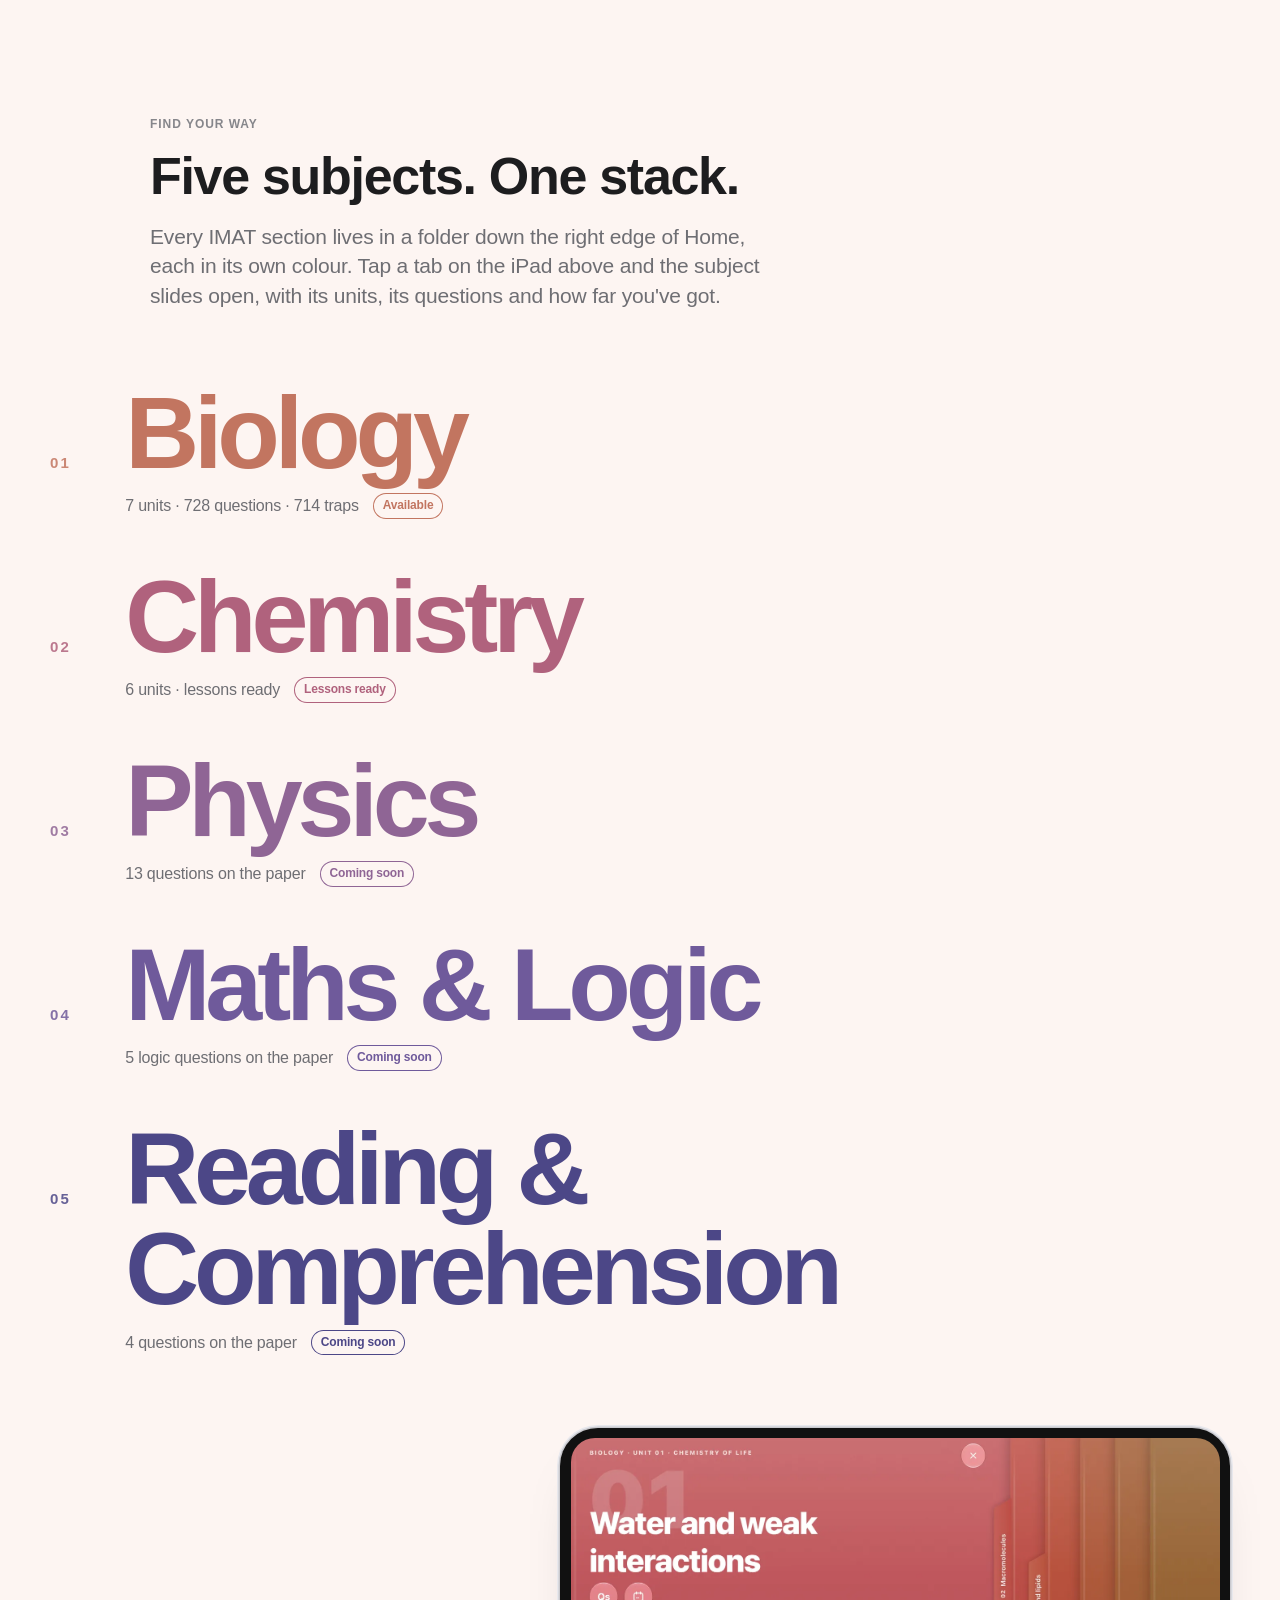
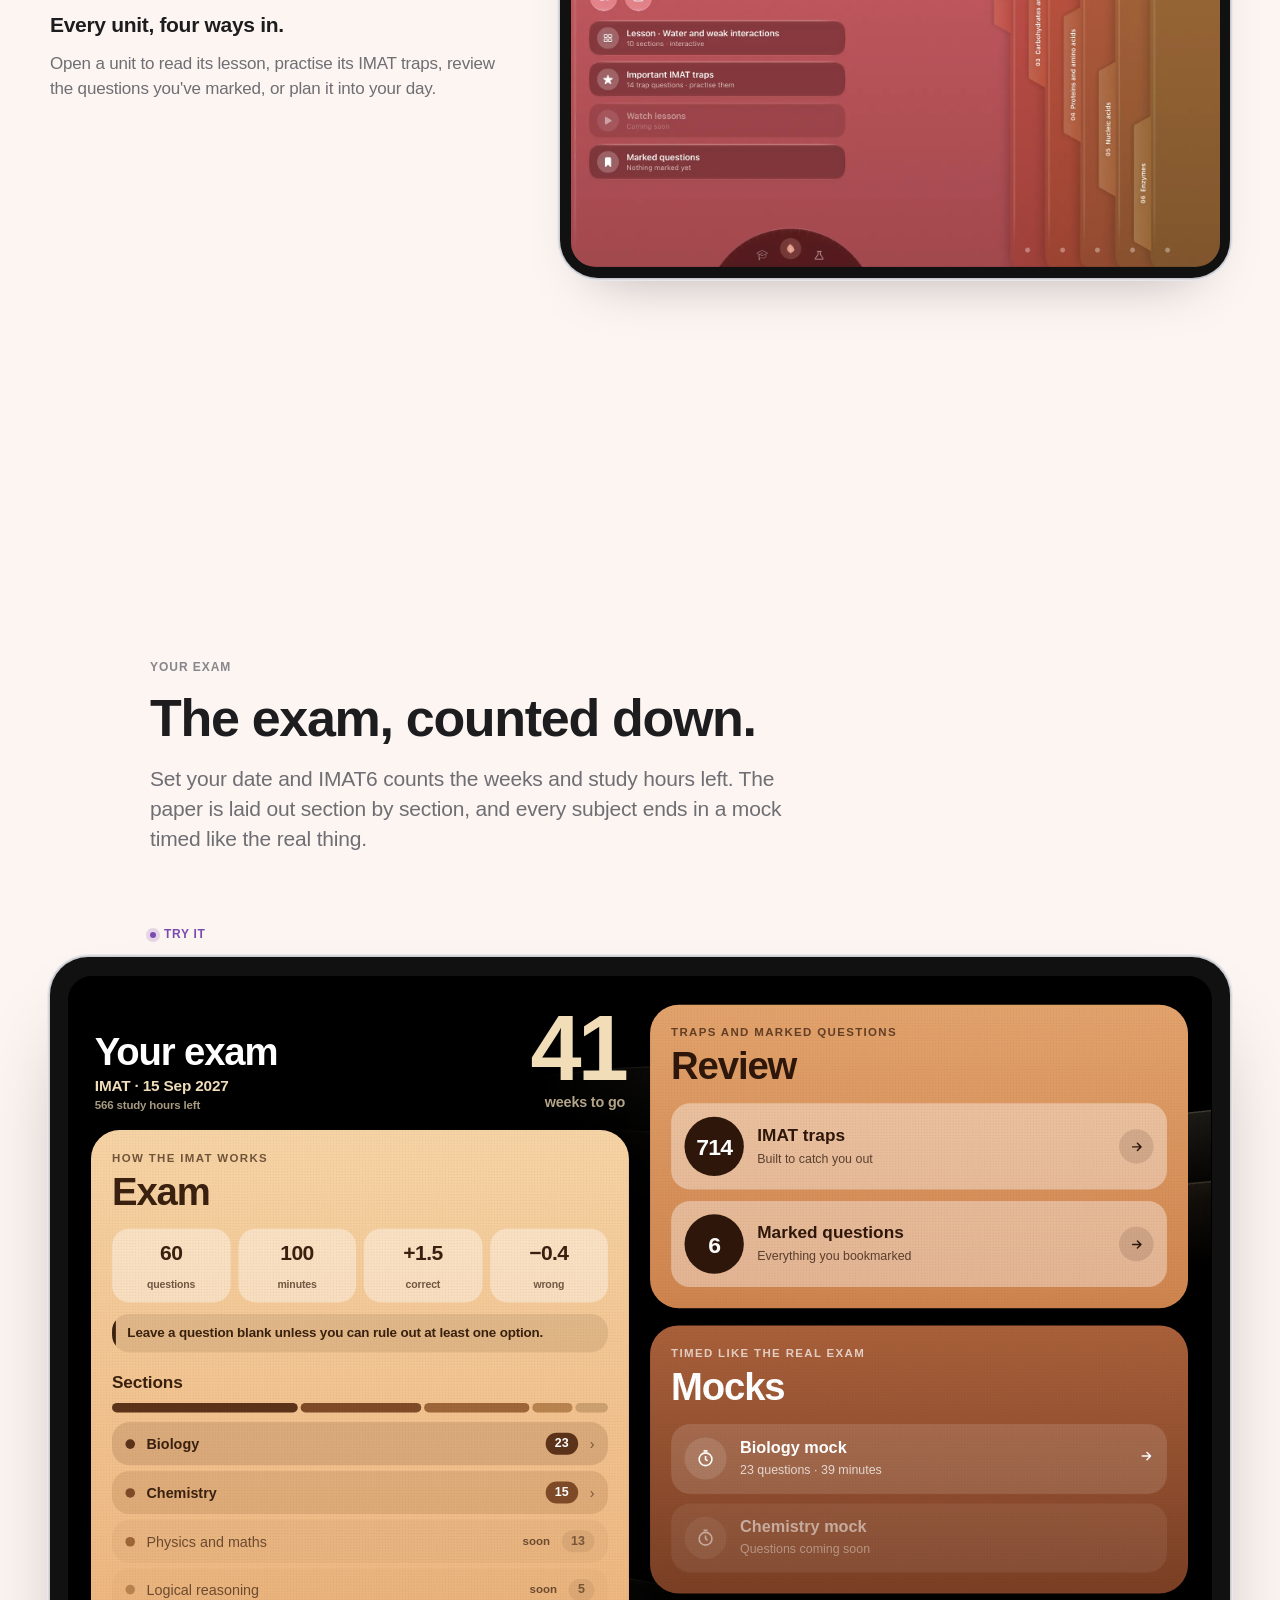
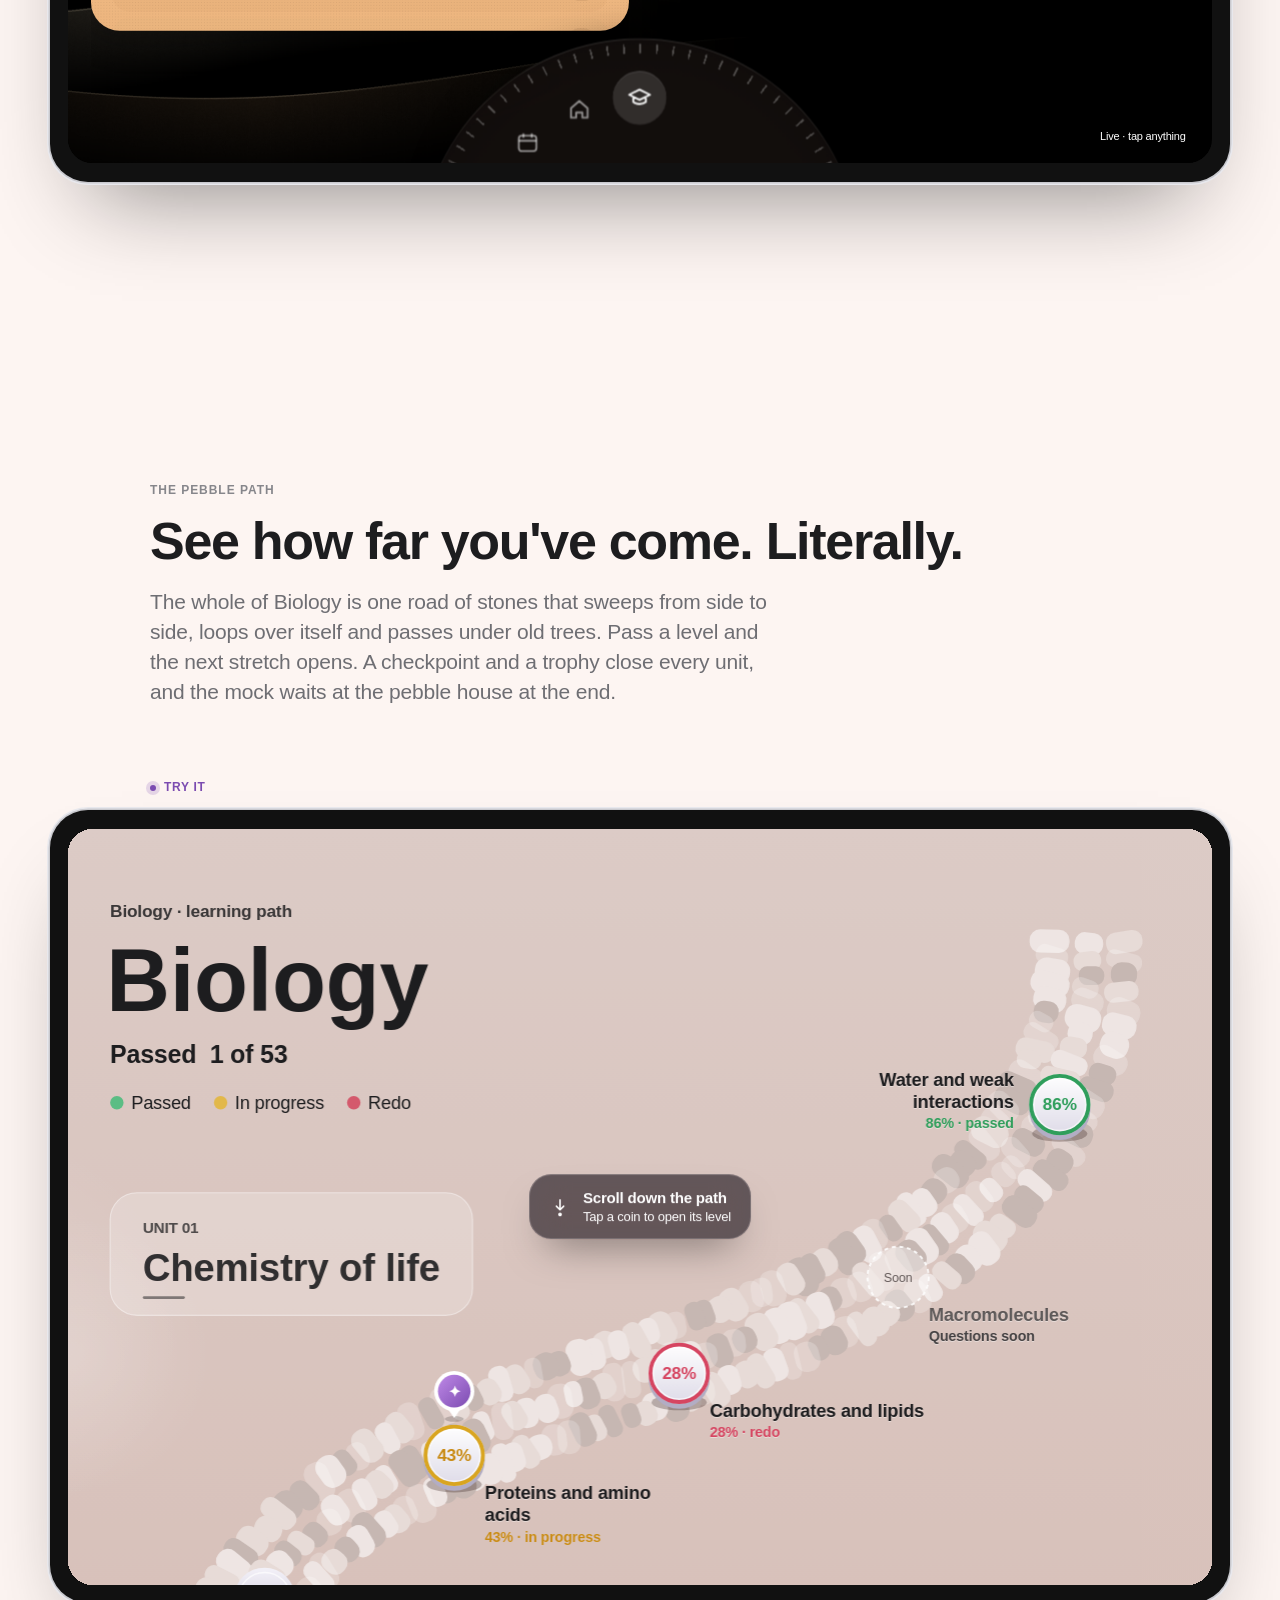
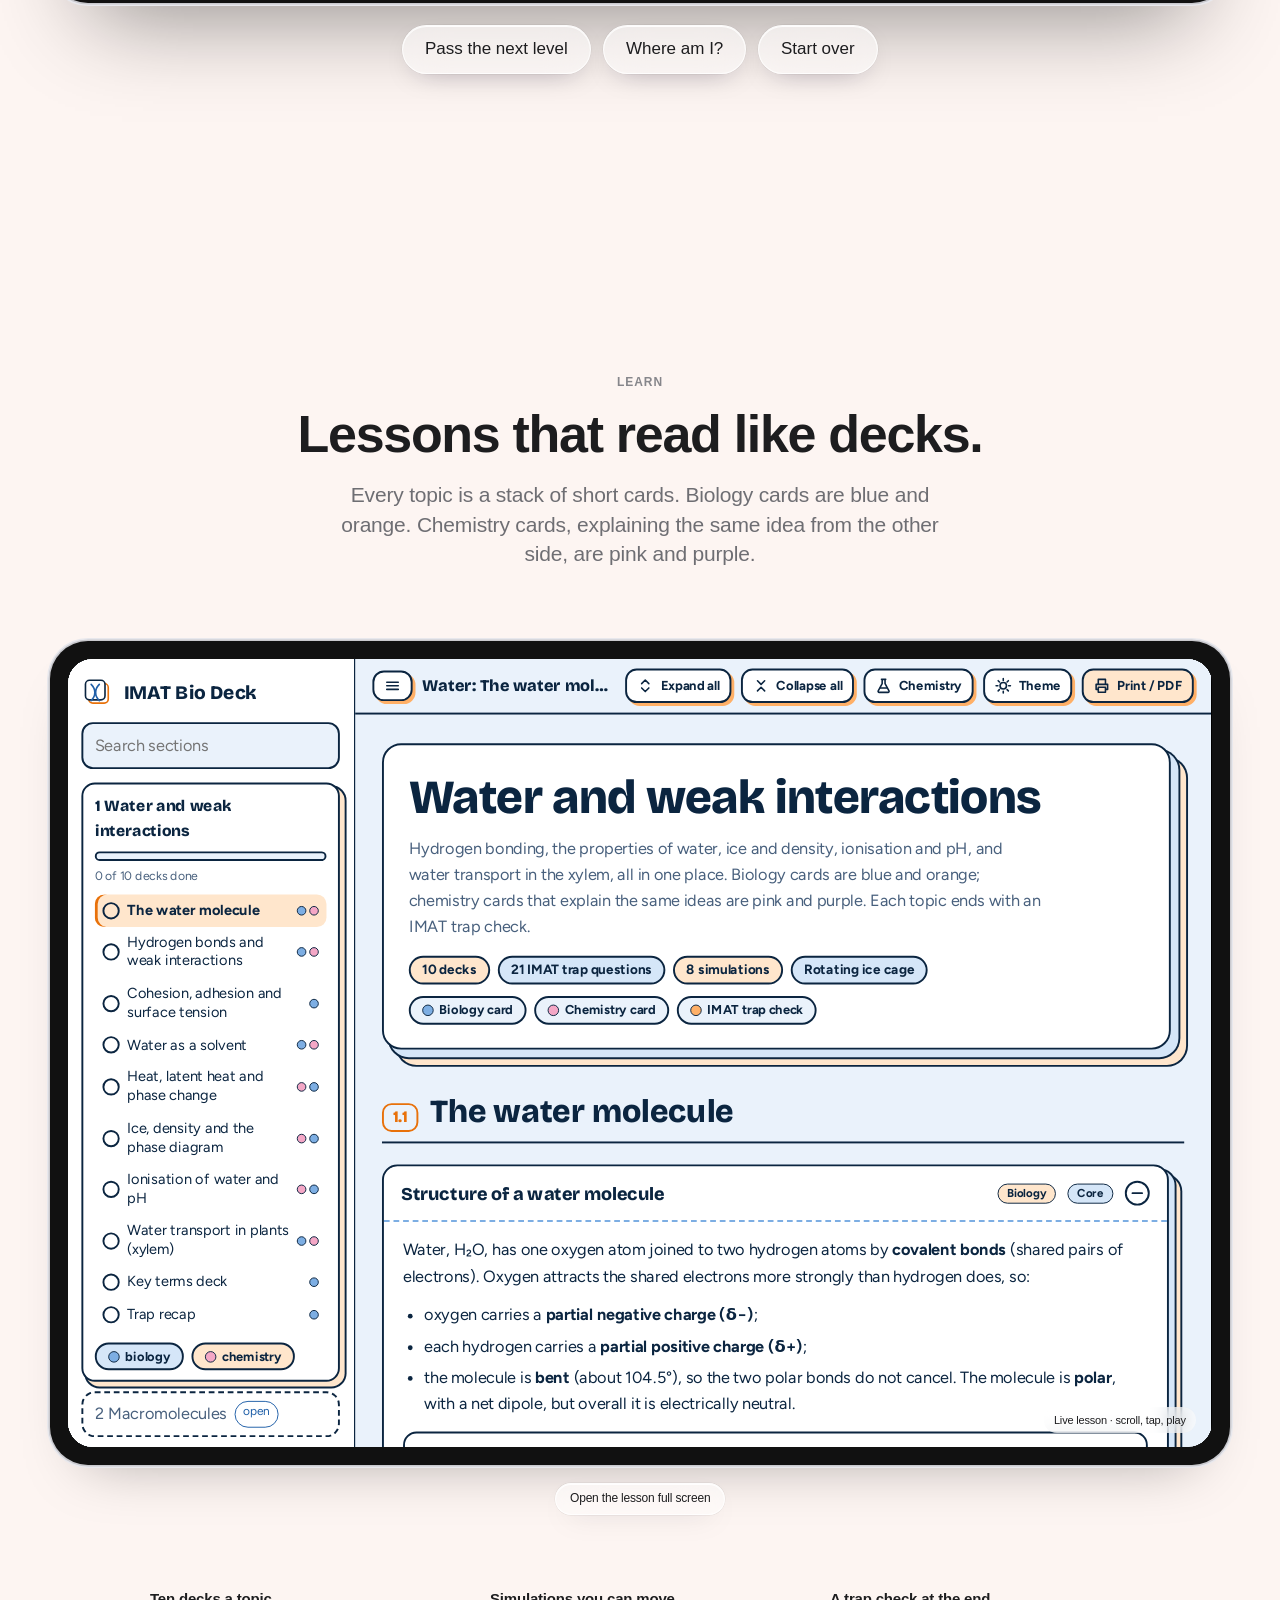
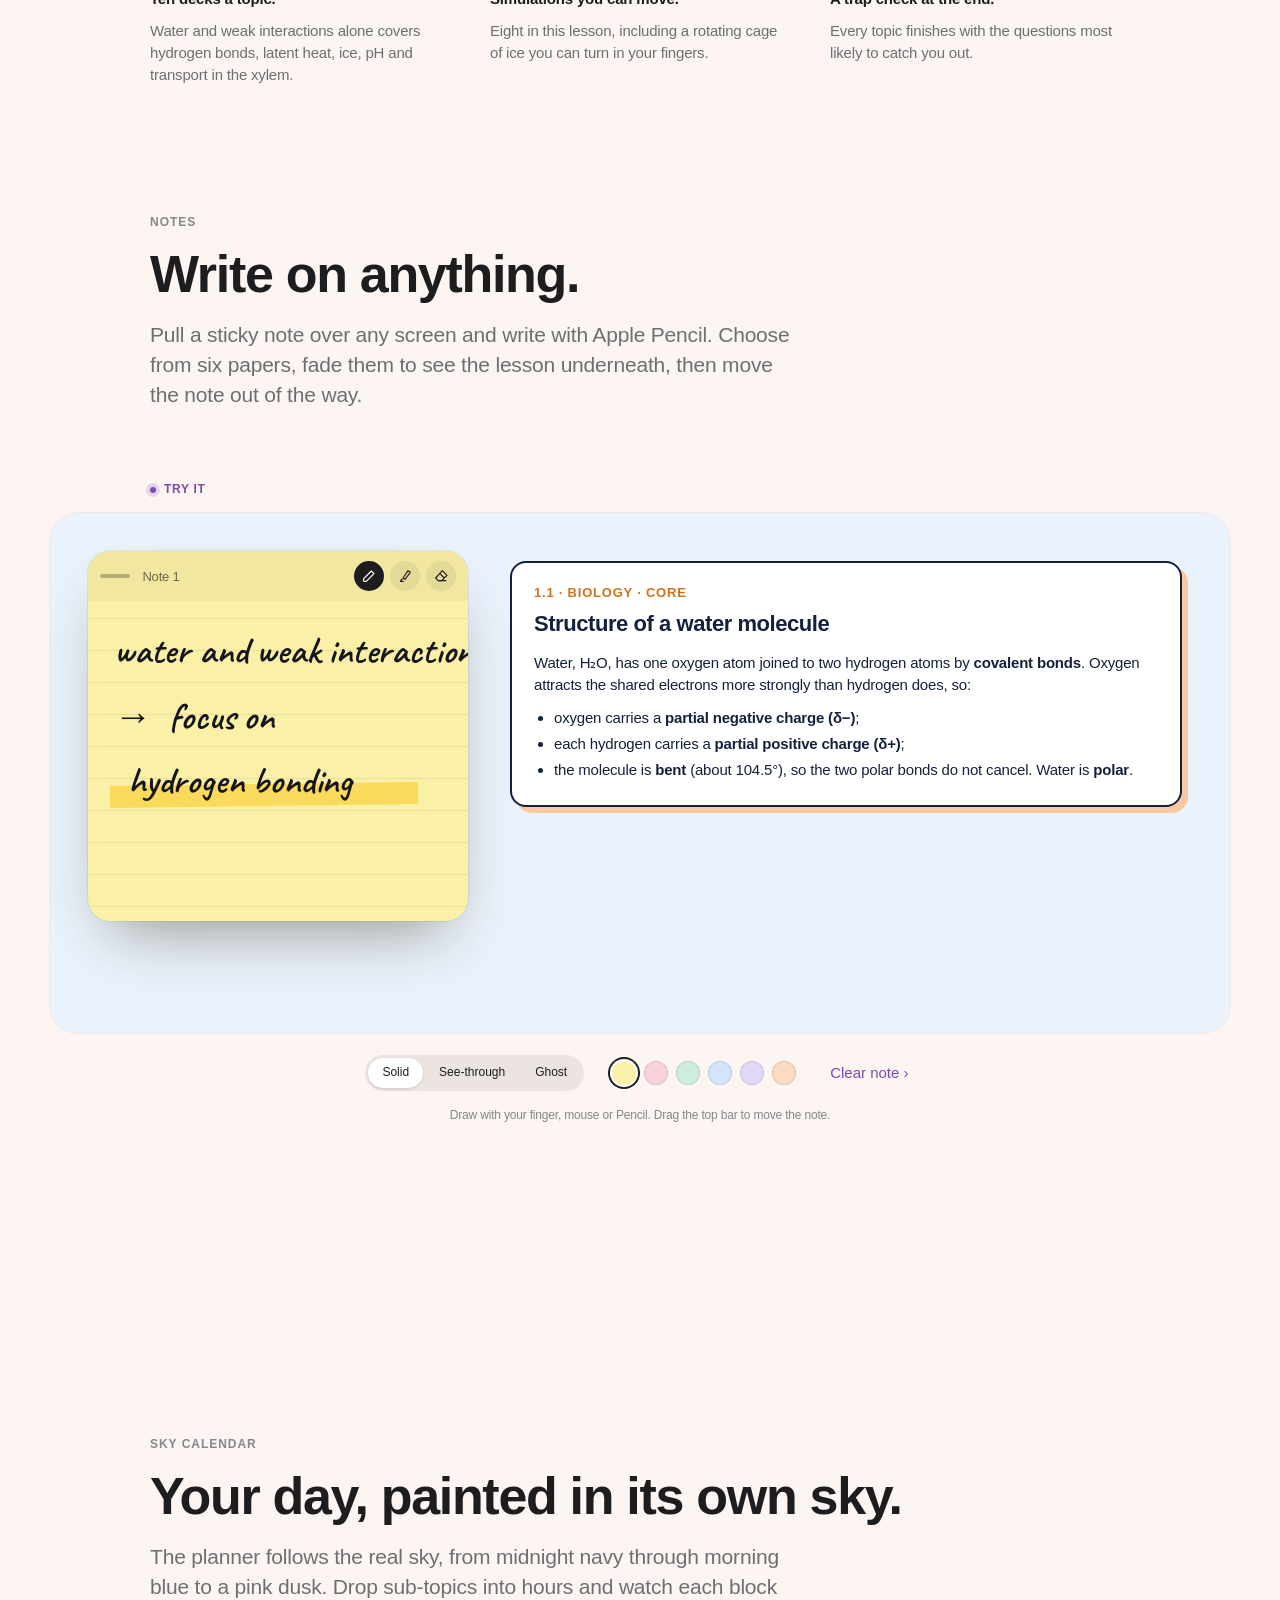
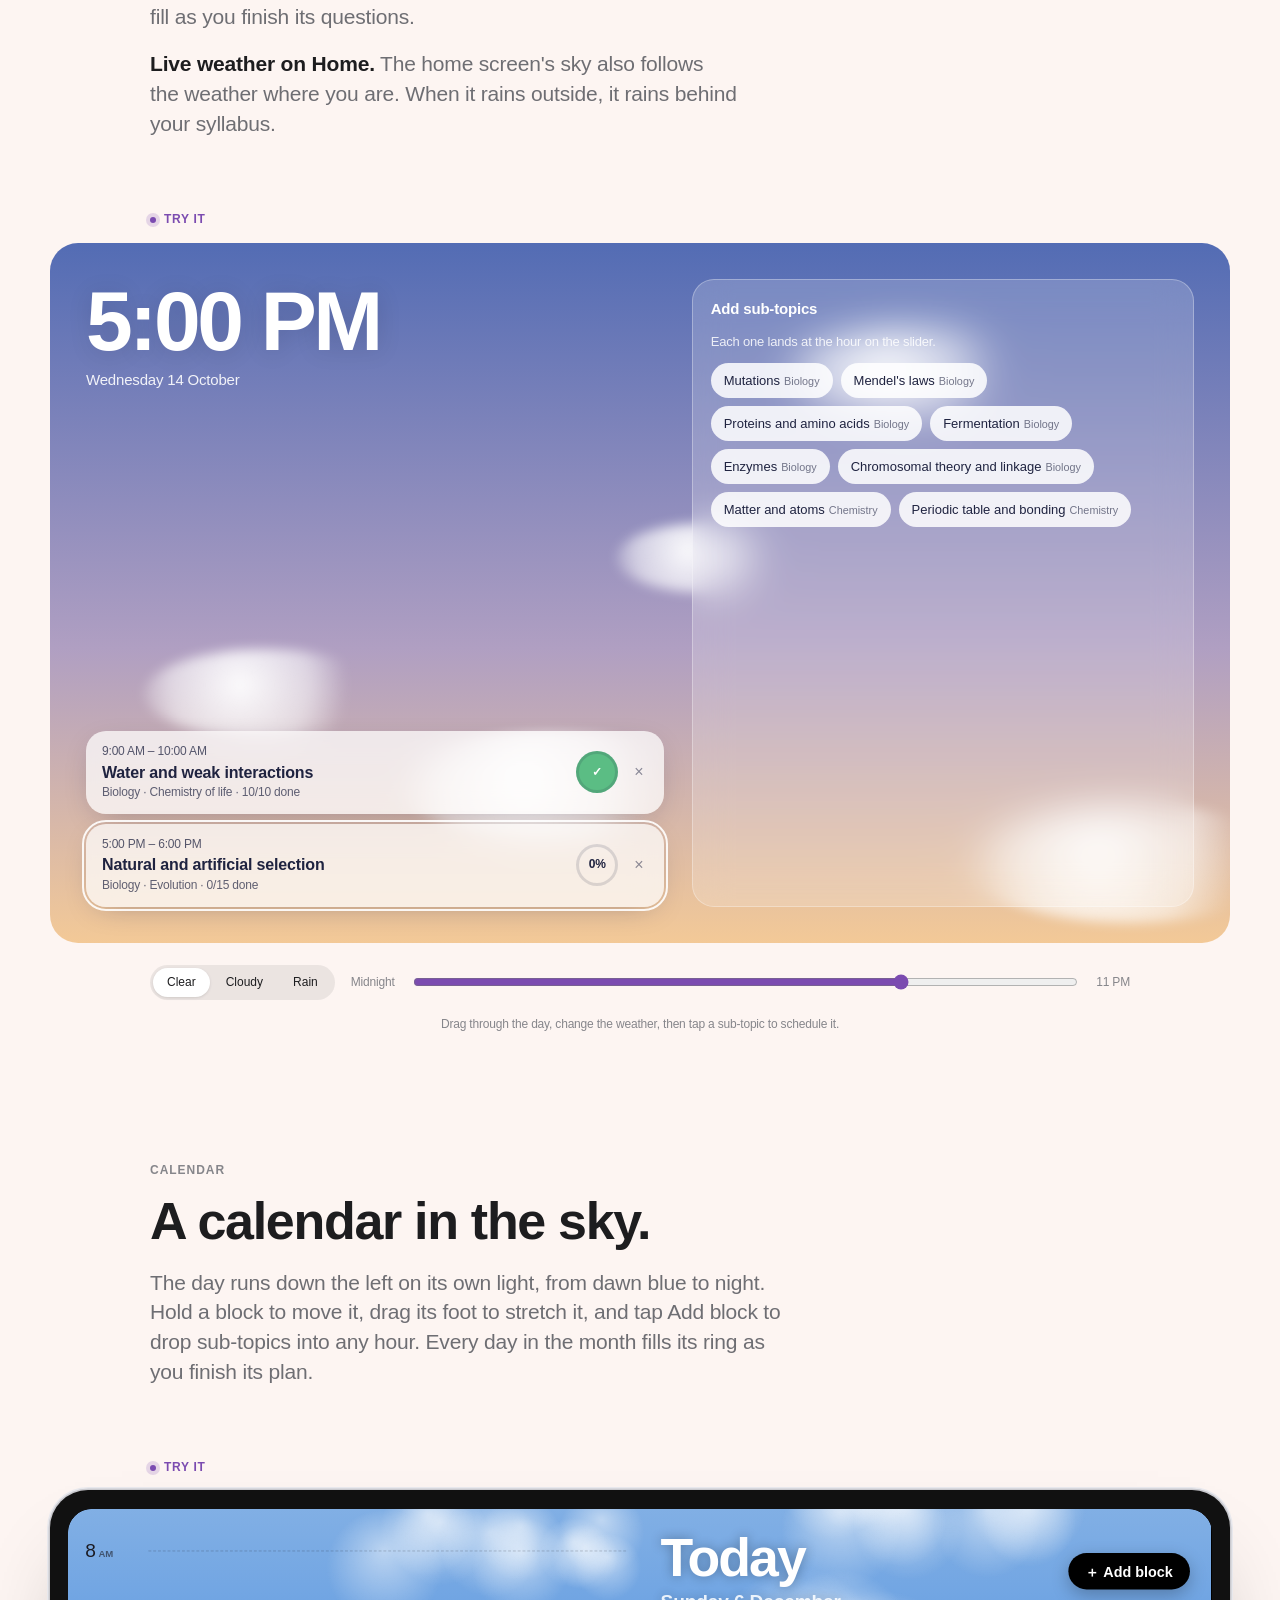
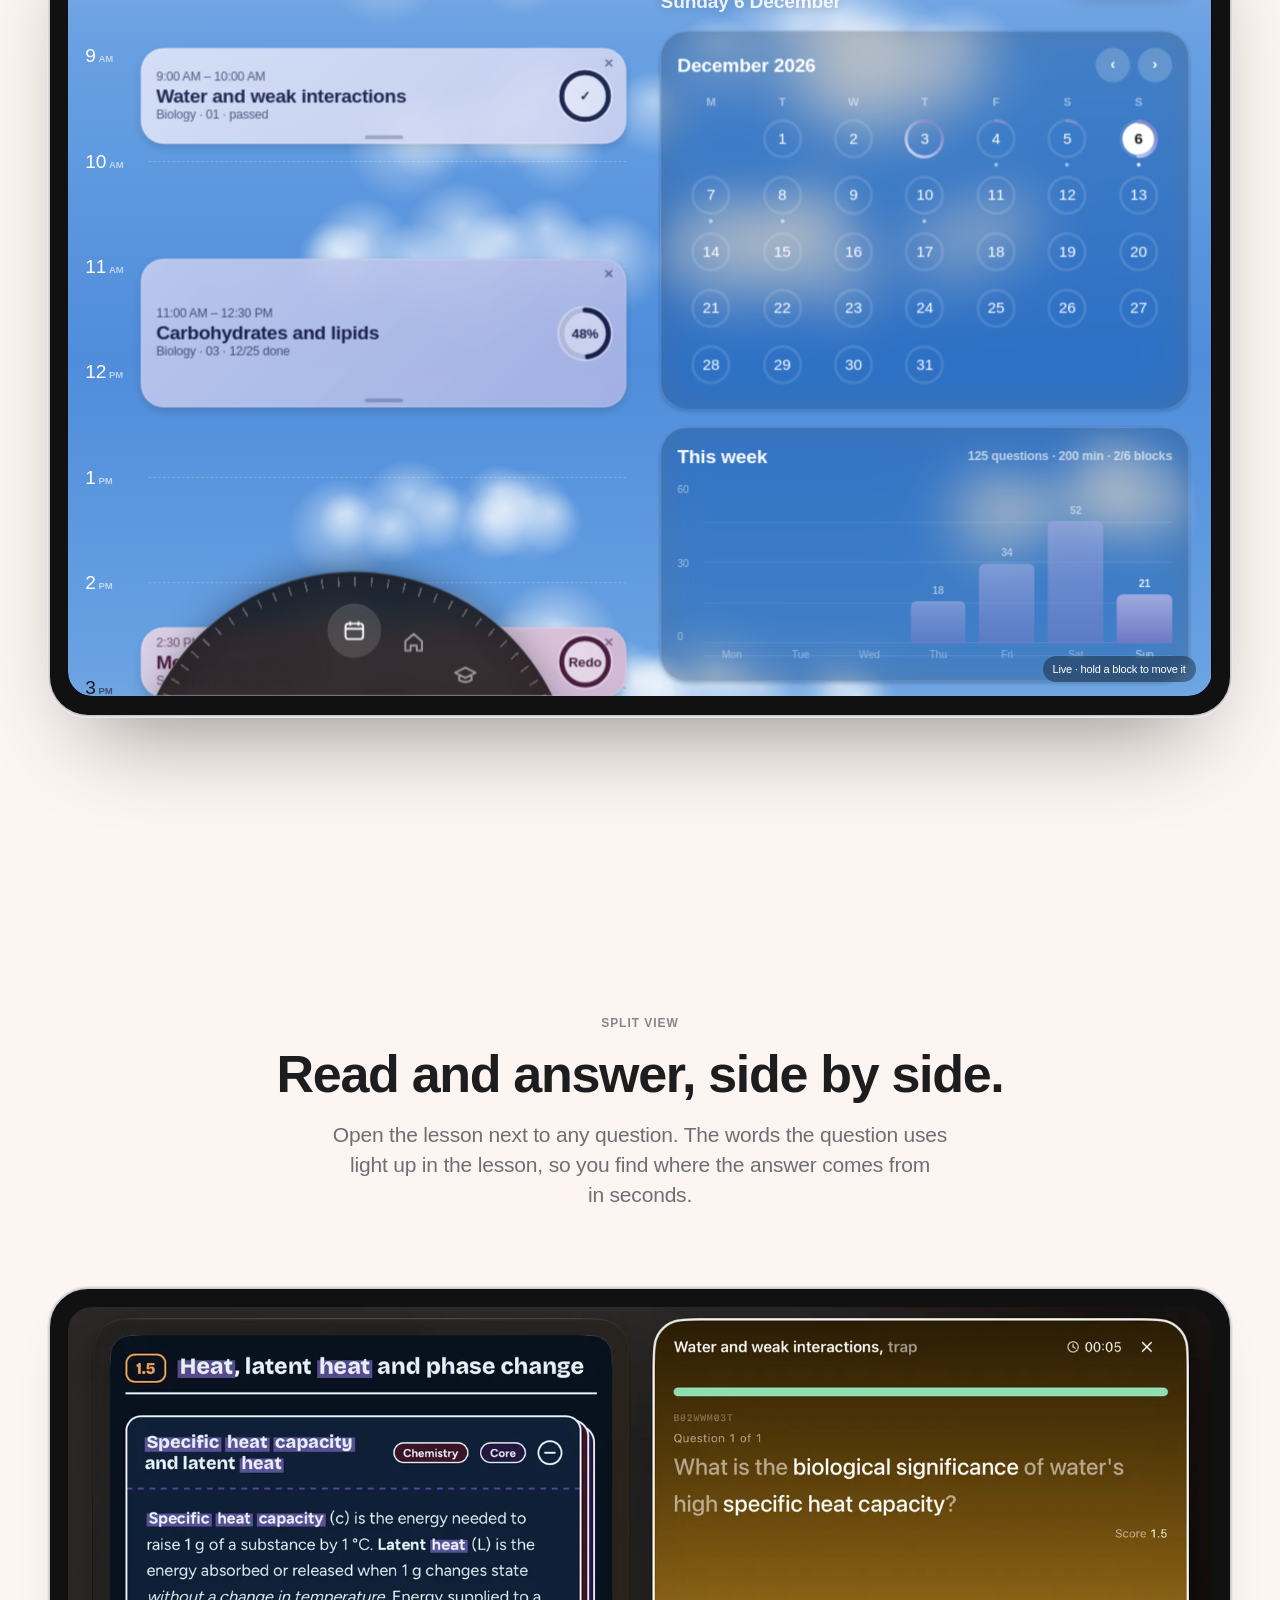
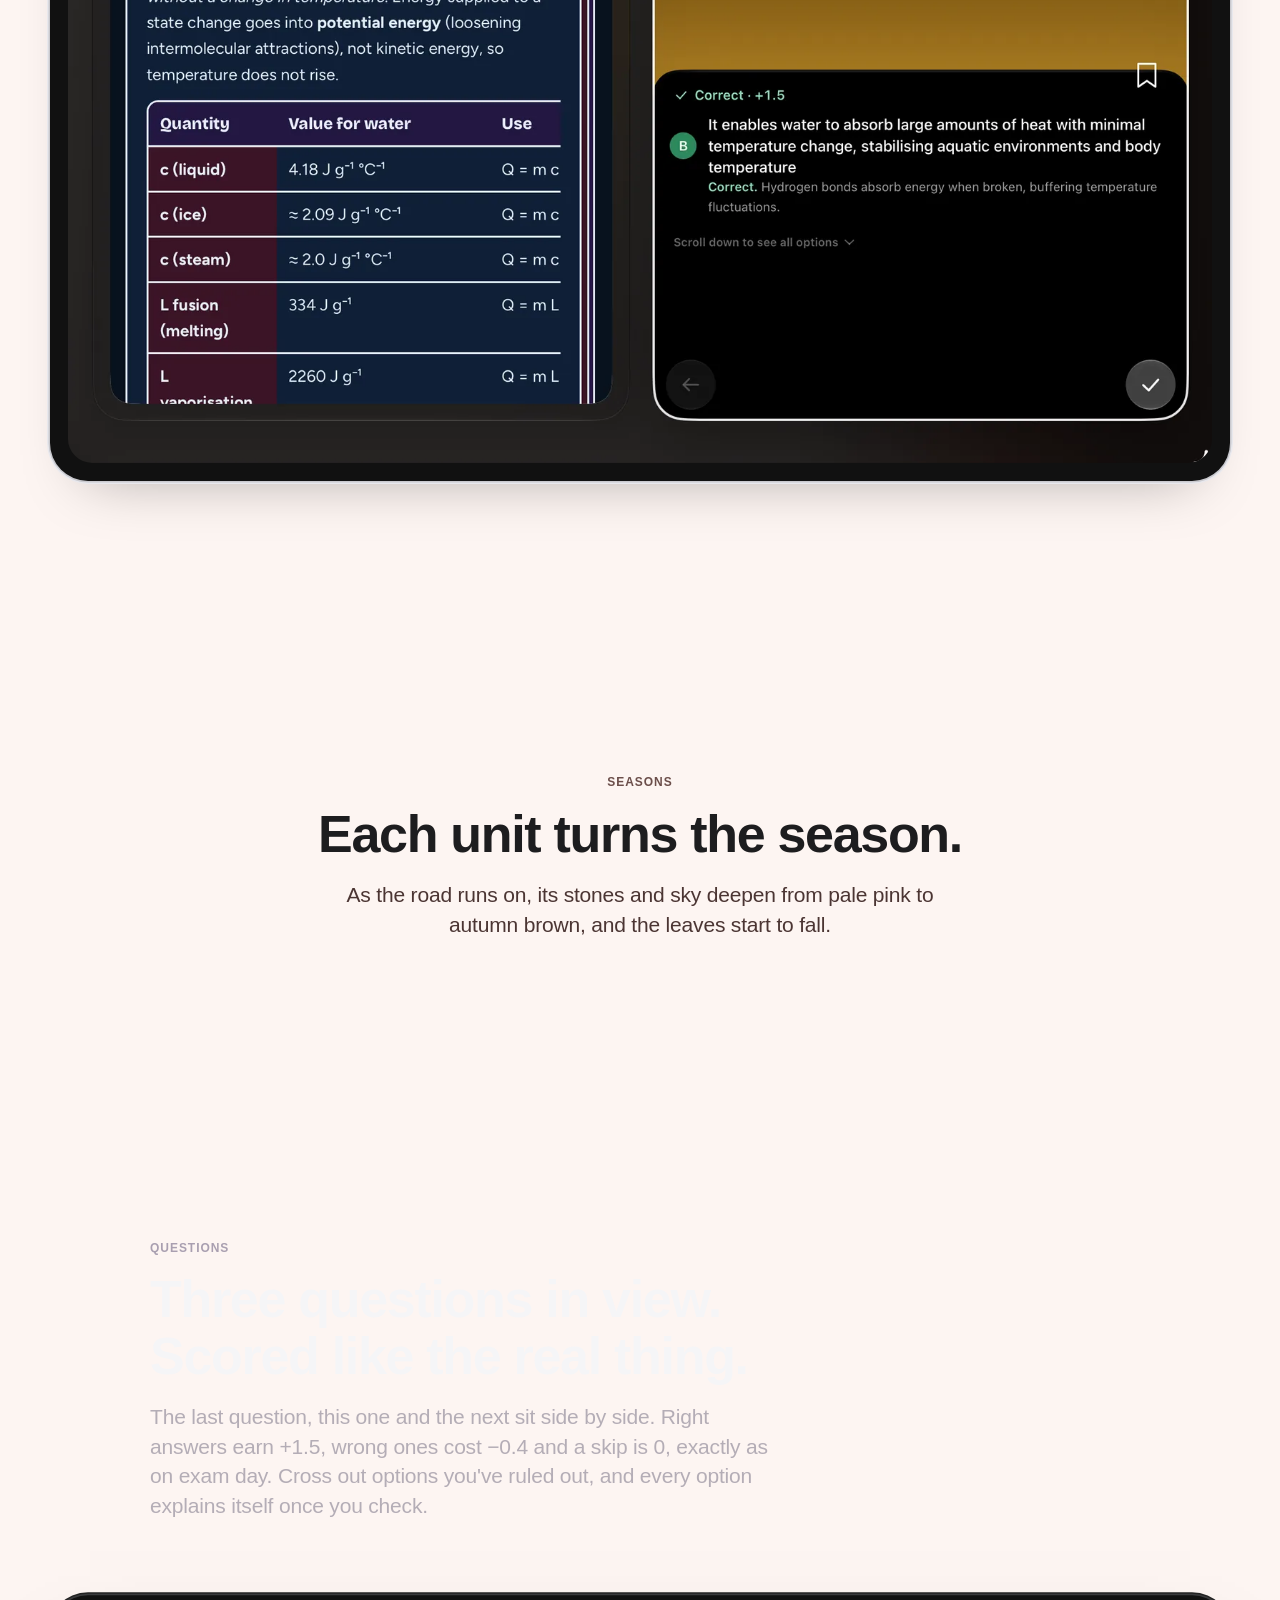
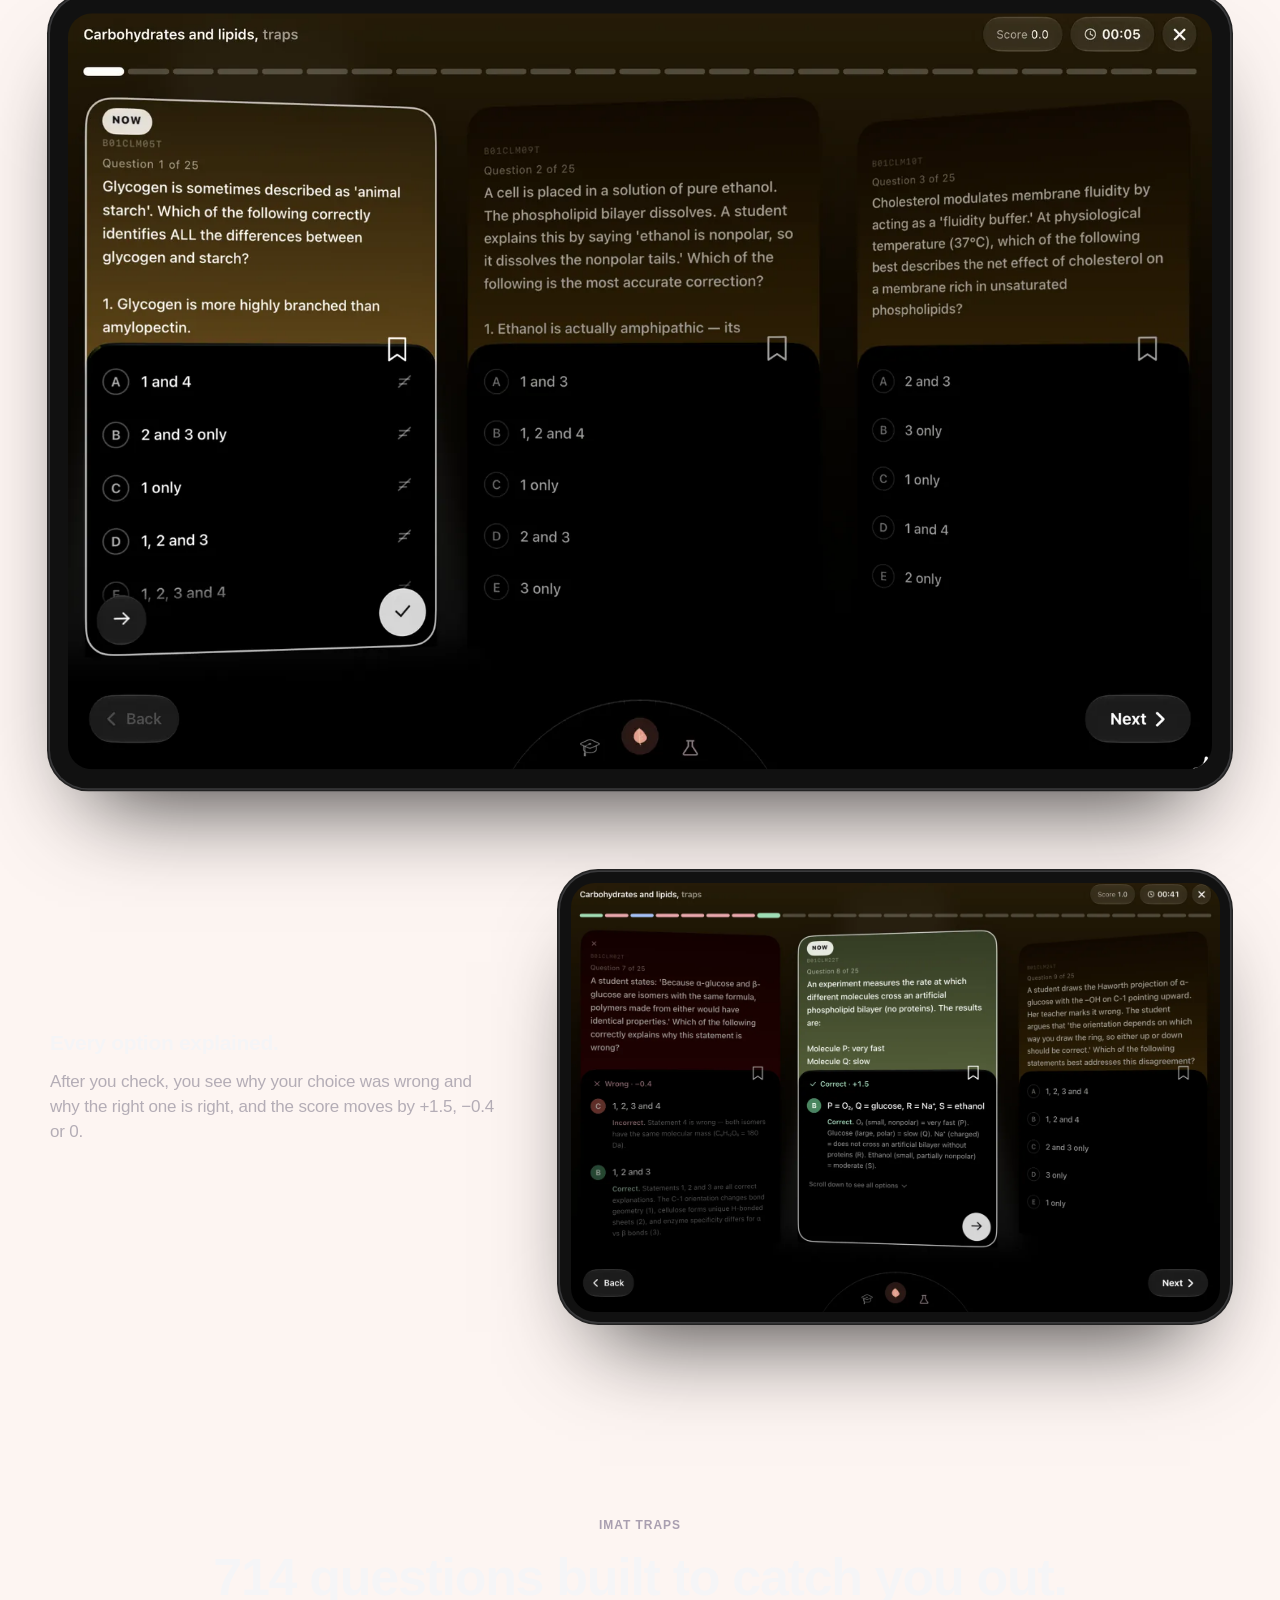
==== commit e91b4626: "Replace FAQ with an About page - The story behind IMAT6, the tutor who built it, and his handwritten" ====
--- a/index.html
+++ b/index.html
@@ -11,10 +11,10 @@
 </head><body>
 <header class="nav band"><div class="nav-in">
 <a class="brand" href="index.html"><svg class="brand-logo" viewBox="200 600 1600 740" width="44" height="20" aria-hidden="true"><defs><linearGradient id="lg0" x1="0.5" y1="0" x2="0.5" y2="1"><stop offset="0" stop-color="#A9A9AB"/><stop offset="1" stop-color="#F6F6F6"/></linearGradient><linearGradient id="lg1" x1="0.25" y1="0.1" x2="0.85" y2="0.95"><stop offset="0" stop-color="#FFFFFF"/><stop offset="0.42" stop-color="#FFFFFF"/><stop offset="0.68" stop-color="#A59C97"/><stop offset="1" stop-color="#2E2420"/></linearGradient><linearGradient id="lg2" x1="0.5" y1="0" x2="0.5" y2="1"><stop offset="0" stop-color="#9E5618"/><stop offset="0.55" stop-color="#88491A"/><stop offset="1" stop-color="#6A3A14"/></linearGradient><linearGradient id="lg3" x1="0" y1="0" x2="1" y2="1"><stop offset="0" stop-color="#E8AE6E"/><stop offset="0.5" stop-color="#C08A4A"/><stop offset="1" stop-color="#8A6432"/></linearGradient><linearGradient id="lg4" x1="0.5" y1="0" x2="0.5" y2="1"><stop offset="0" stop-color="#7E8A2E"/><stop offset="0.6" stop-color="#8C8C36"/><stop offset="1" stop-color="#8A7E30"/></linearGradient><linearGradient id="lg5" x1="0" y1="0" x2="1" y2="1"><stop offset="0" stop-color="#4C8646"/><stop offset="0.55" stop-color="#2E5A30"/><stop offset="1" stop-color="#1C3A20"/></linearGradient><linearGradient id="lg6" x1="0.5" y1="0" x2="0.5" y2="1"><stop offset="0" stop-color="#032A82"/><stop offset="0.35" stop-color="#02338E"/><stop offset="1" stop-color="#0569CA"/></linearGradient><linearGradient id="lg7" x1="0.4" y1="0" x2="0.6" y2="1"><stop offset="0" stop-color="#88CEF4"/><stop offset="0.5" stop-color="#5E98D0"/><stop offset="1" stop-color="#2C5290"/></linearGradient></defs><ellipse cx="307" cy="700" rx="74.0" ry="74.0" fill="url(#lg0)" opacity="1" stroke="rgba(255,255,255,.5)" stroke-width="6" transform="rotate(0 307 700)"/><ellipse cx="514" cy="1032" rx="210.0" ry="271.0" fill="url(#lg1)" opacity="1" stroke="rgba(255,255,255,.5)" stroke-width="6" transform="rotate(-13 514 1032)"/><ellipse cx="709" cy="927" rx="210.0" ry="271.0" fill="url(#lg2)" opacity="0.72" stroke="rgba(255,255,255,.5)" stroke-width="6" transform="rotate(13 709 927)"/><ellipse cx="899" cy="1032" rx="210.0" ry="271.0" fill="url(#lg3)" opacity="0.84" stroke="rgba(255,255,255,.5)" stroke-width="6" transform="rotate(-13 899 1032)"/><ellipse cx="1093" cy="930" rx="210.0" ry="271.0" fill="url(#lg4)" opacity="0.74" stroke="rgba(255,255,255,.5)" stroke-width="6" transform="rotate(13 1093 930)"/><ellipse cx="1286" cy="1032" rx="210.0" ry="271.0" fill="url(#lg5)" opacity="0.82" stroke="rgba(255,255,255,.5)" stroke-width="6" transform="rotate(-13 1286 1032)"/><ellipse cx="1575" cy="1021" rx="210.0" ry="271.0" fill="url(#lg6)" opacity="0.94" stroke="rgba(255,255,255,.5)" stroke-width="6" transform="rotate(13 1575 1021)"/><ellipse cx="1688" cy="1152" rx="82.0" ry="82.0" fill="url(#lg7)" opacity="0.96" stroke="rgba(255,255,255,.5)" stroke-width="6" transform="rotate(0 1688 1152)"/></svg>IMAT6</a>
-<nav class="nav-links" aria-label="Site"><a href="index.html" aria-current="page">Home</a><a href="how-it-works.html">How it works</a><a href="devices.html">Devices</a><a href="faq.html">FAQ</a></nav>
+<nav class="nav-links" aria-label="Site"><a href="index.html" aria-current="page">Home</a><a href="how-it-works.html">How it works</a><a href="devices.html">Devices</a><a href="about.html">About</a></nav>
 <button class="menu-btn" id="menu-btn" aria-expanded="false" aria-controls="mobile-menu" aria-label="Menu"><svg width="18" height="12" viewBox="0 0 18 12" fill="none" stroke="currentColor" stroke-width="1.6"><path d="M1 2h16M1 10h16"/></svg></button>
 <a class="pill" href="index.html#contact">Contact</a>
-</div><div class="mobile-menu wrap" id="mobile-menu" hidden><a href="index.html">Home</a><a href="how-it-works.html">How it works</a><a href="devices.html">Devices</a><a href="faq.html">FAQ</a></div></header>
+</div><div class="mobile-menu wrap" id="mobile-menu" hidden><a href="index.html">Home</a><a href="how-it-works.html">How it works</a><a href="devices.html">Devices</a><a href="about.html">About</a></div></header>
 <main><svg width="0" height="0" style="position:absolute" aria-hidden="true">
   <defs>
     <symbol id="i-path" viewBox="0 0 24 24" fill="none" stroke="currentColor" stroke-width="1.6" stroke-linecap="round"><path d="M3 19c3 0 3-5 7-5s3 5 7 5 3-9 4-12"/><circle cx="6" cy="17" r="1"/><circle cx="12" cy="15" r="1"/><circle cx="18" cy="15" r="1"/></symbol>
@@ -415,7 +415,7 @@
 </section>
 </main>
 <footer class="footer band"><div class="wrap">
-<nav aria-label="Footer"><a href="index.html">Home</a><a href="how-it-works.html">How it works</a><a href="devices.html">Devices</a><a href="faq.html">FAQ</a><a href="compare.html">Compare</a><a href="index.html#contact">Contact</a></nav><hr>
+<nav aria-label="Footer"><a href="index.html">Home</a><a href="how-it-works.html">How it works</a><a href="devices.html">Devices</a><a href="about.html">About</a><a href="compare.html">Compare</a><a href="index.html#contact">Contact</a></nav><hr>
 <p style="margin:0">IMAT6 is an independent study app. It is not affiliated with Cineca, the Italian Ministry of University and Research, or Apple Inc. iPad, iPhone, Mac and Apple Pencil are trademarks of Apple Inc. Exam format details reflect the most recent published IMAT; always check the official call for applications.</p>
 <p style="margin:0">© 2026 IMAT6.</p></div></footer>
 <script src="site.js"></script>
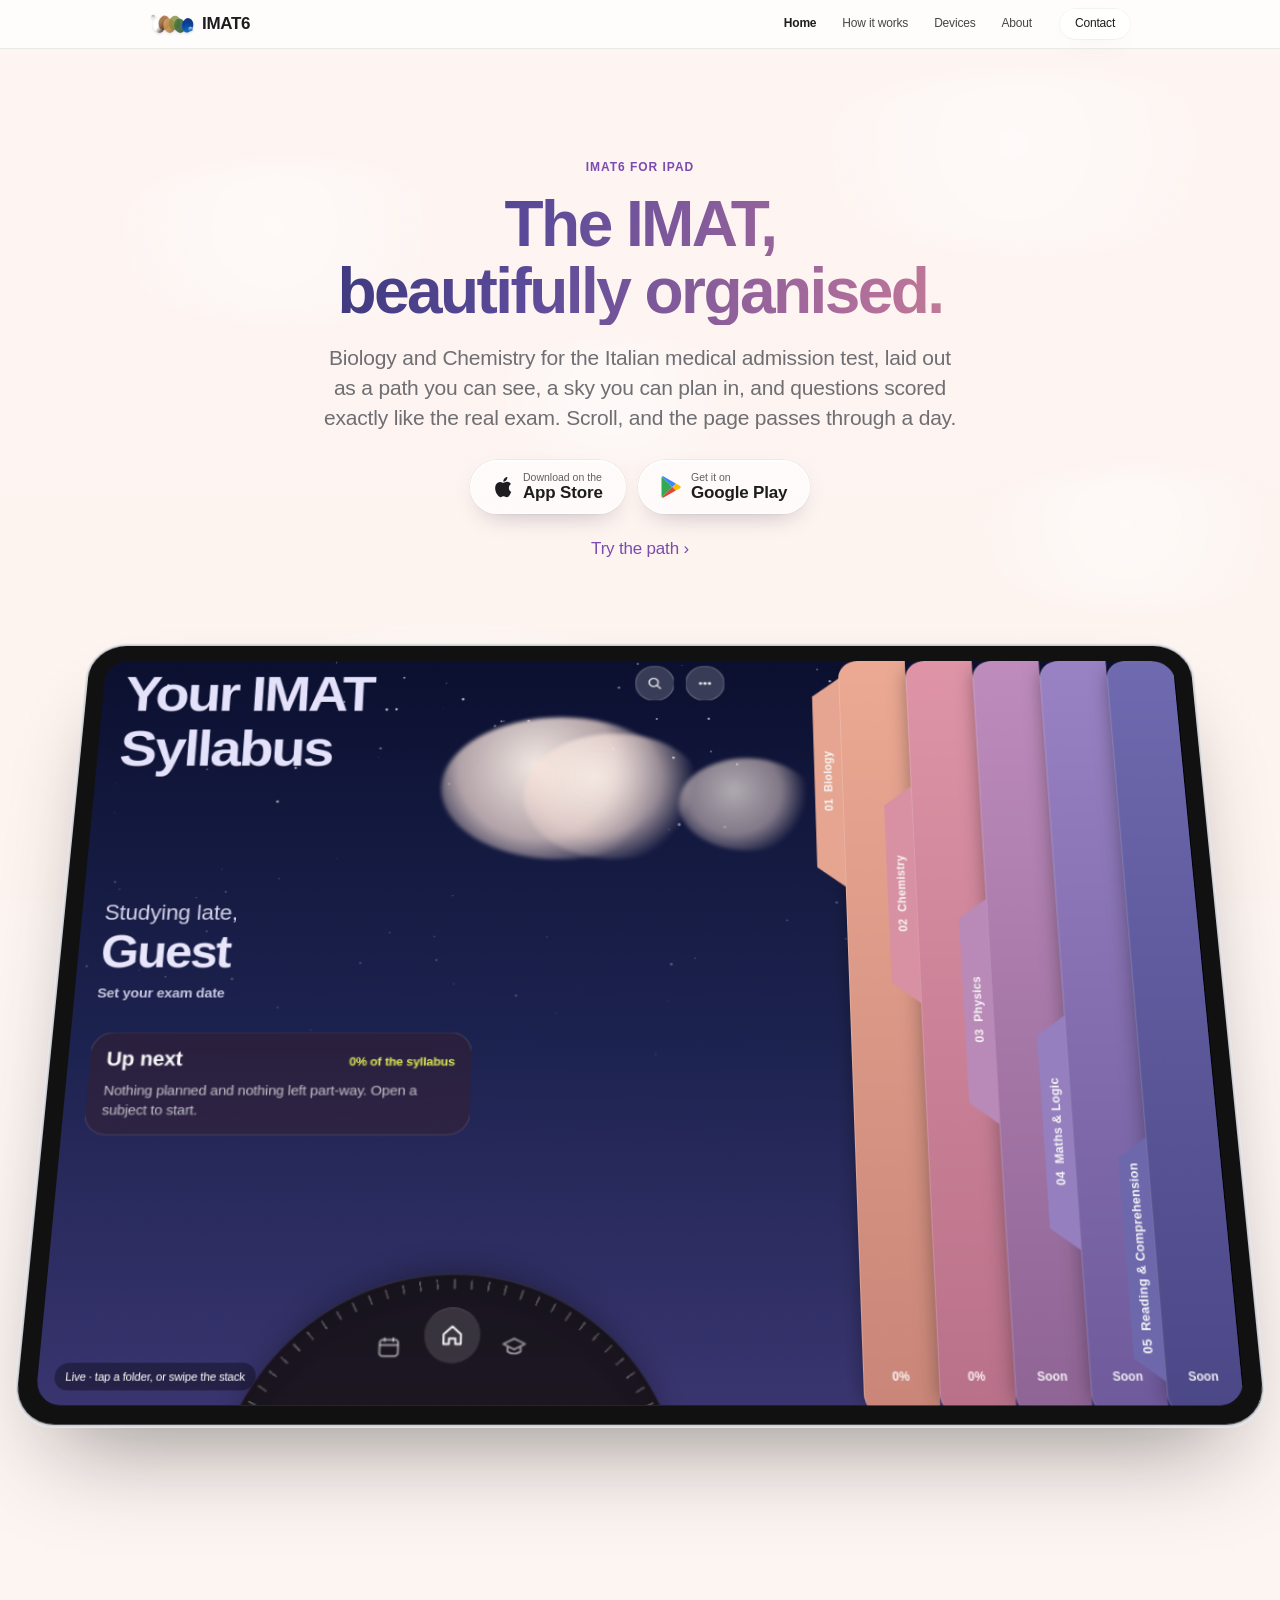
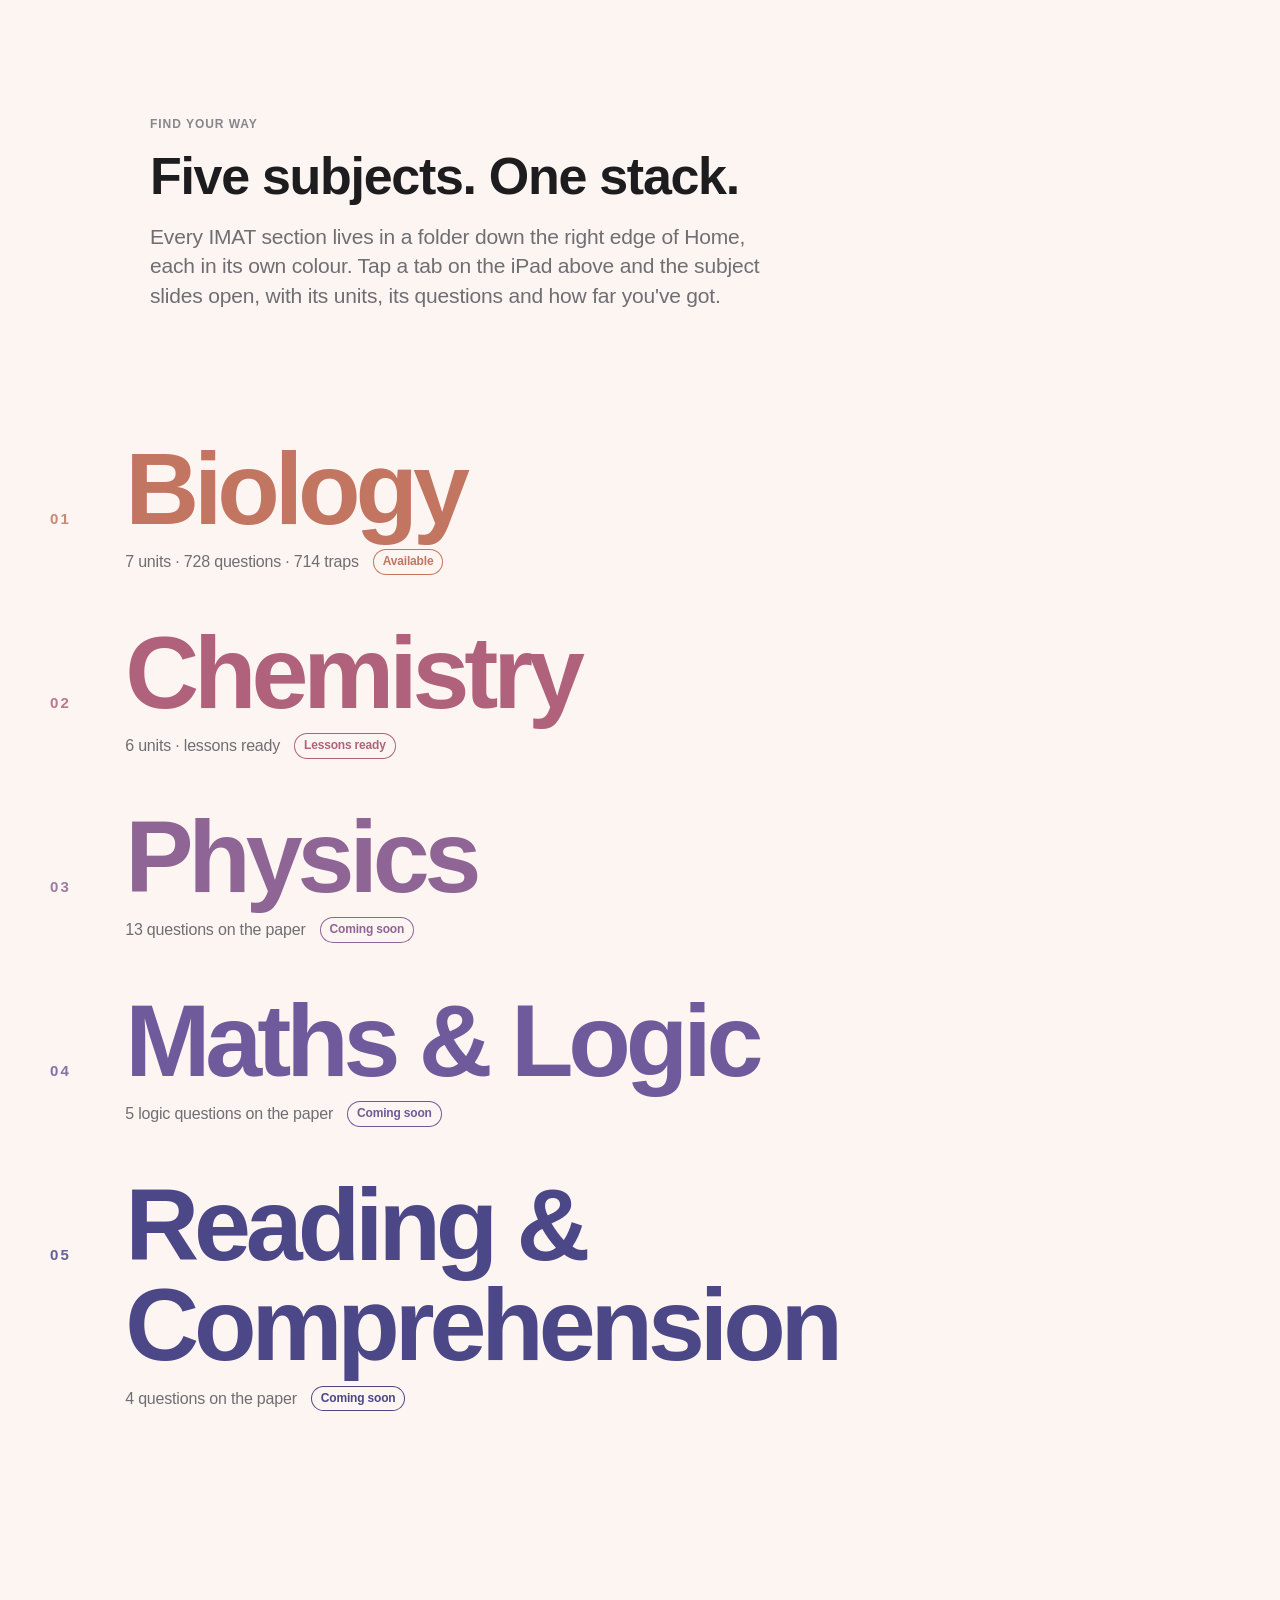
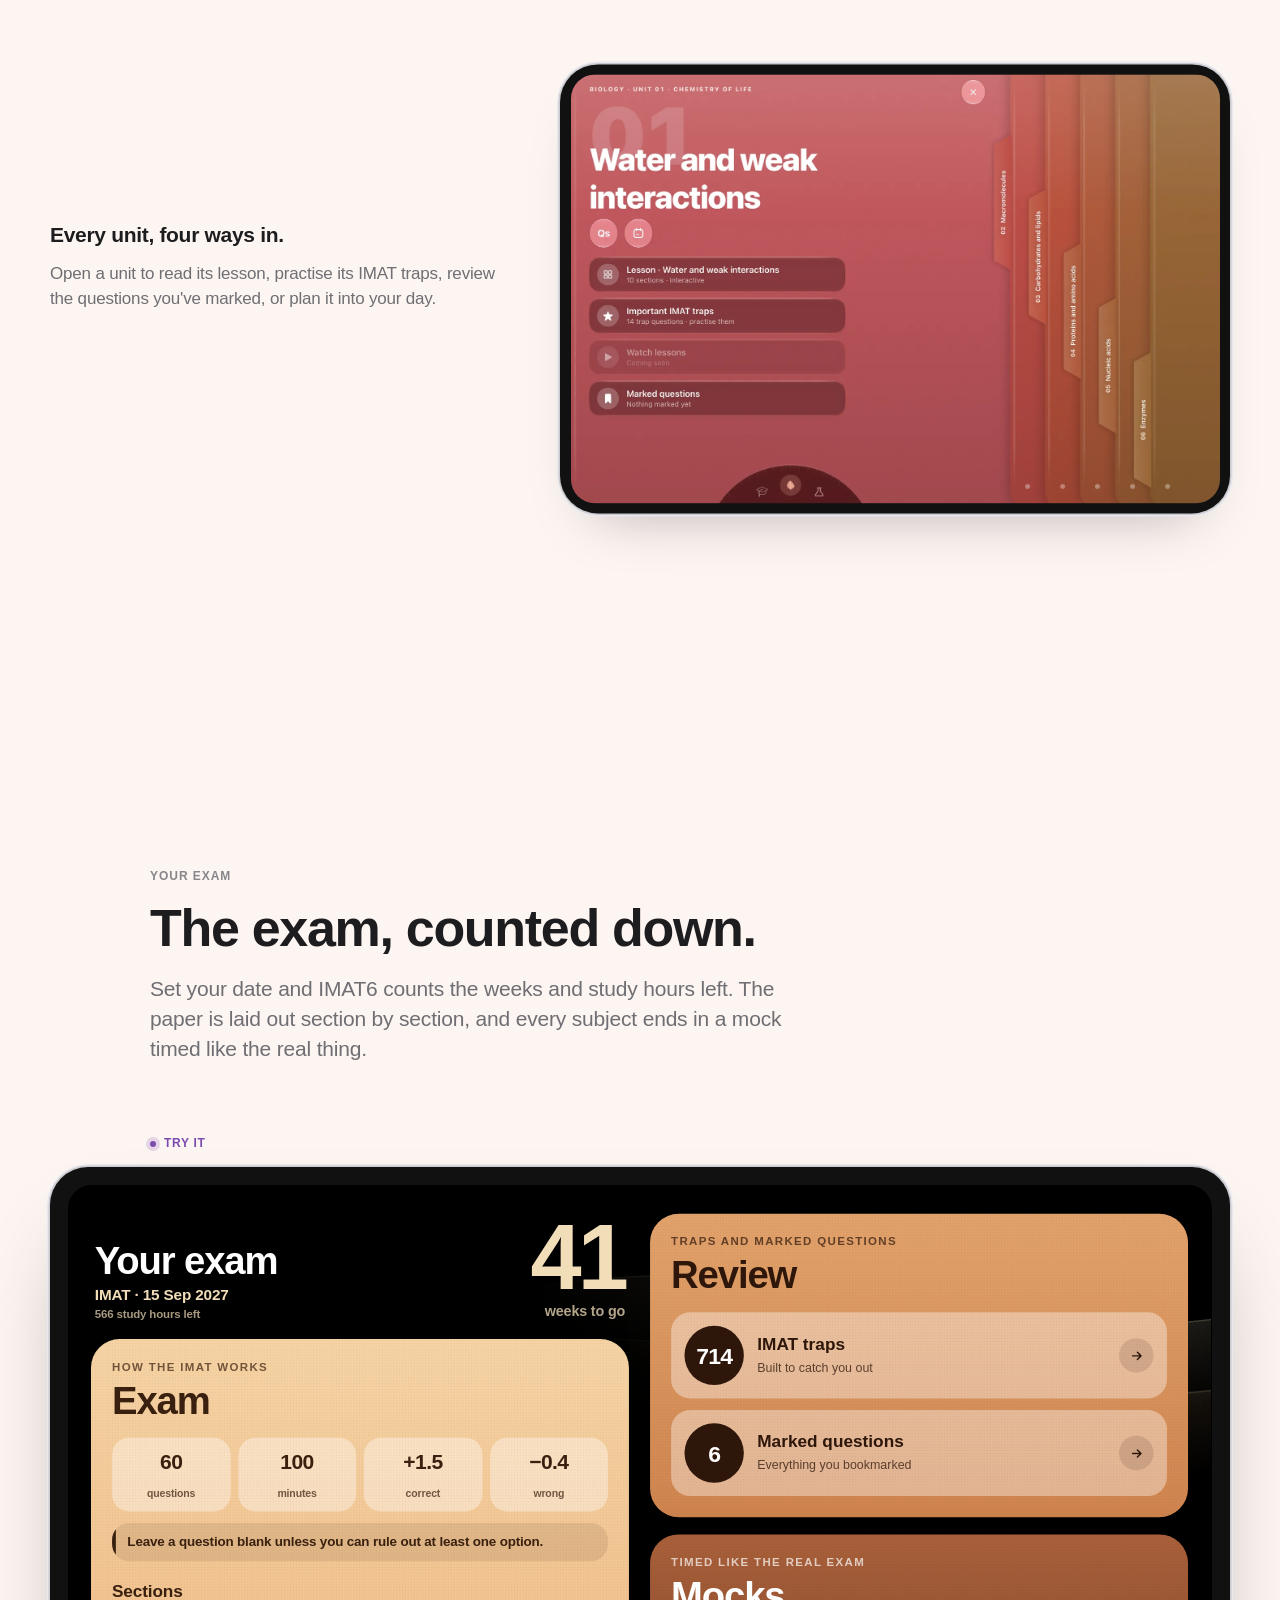
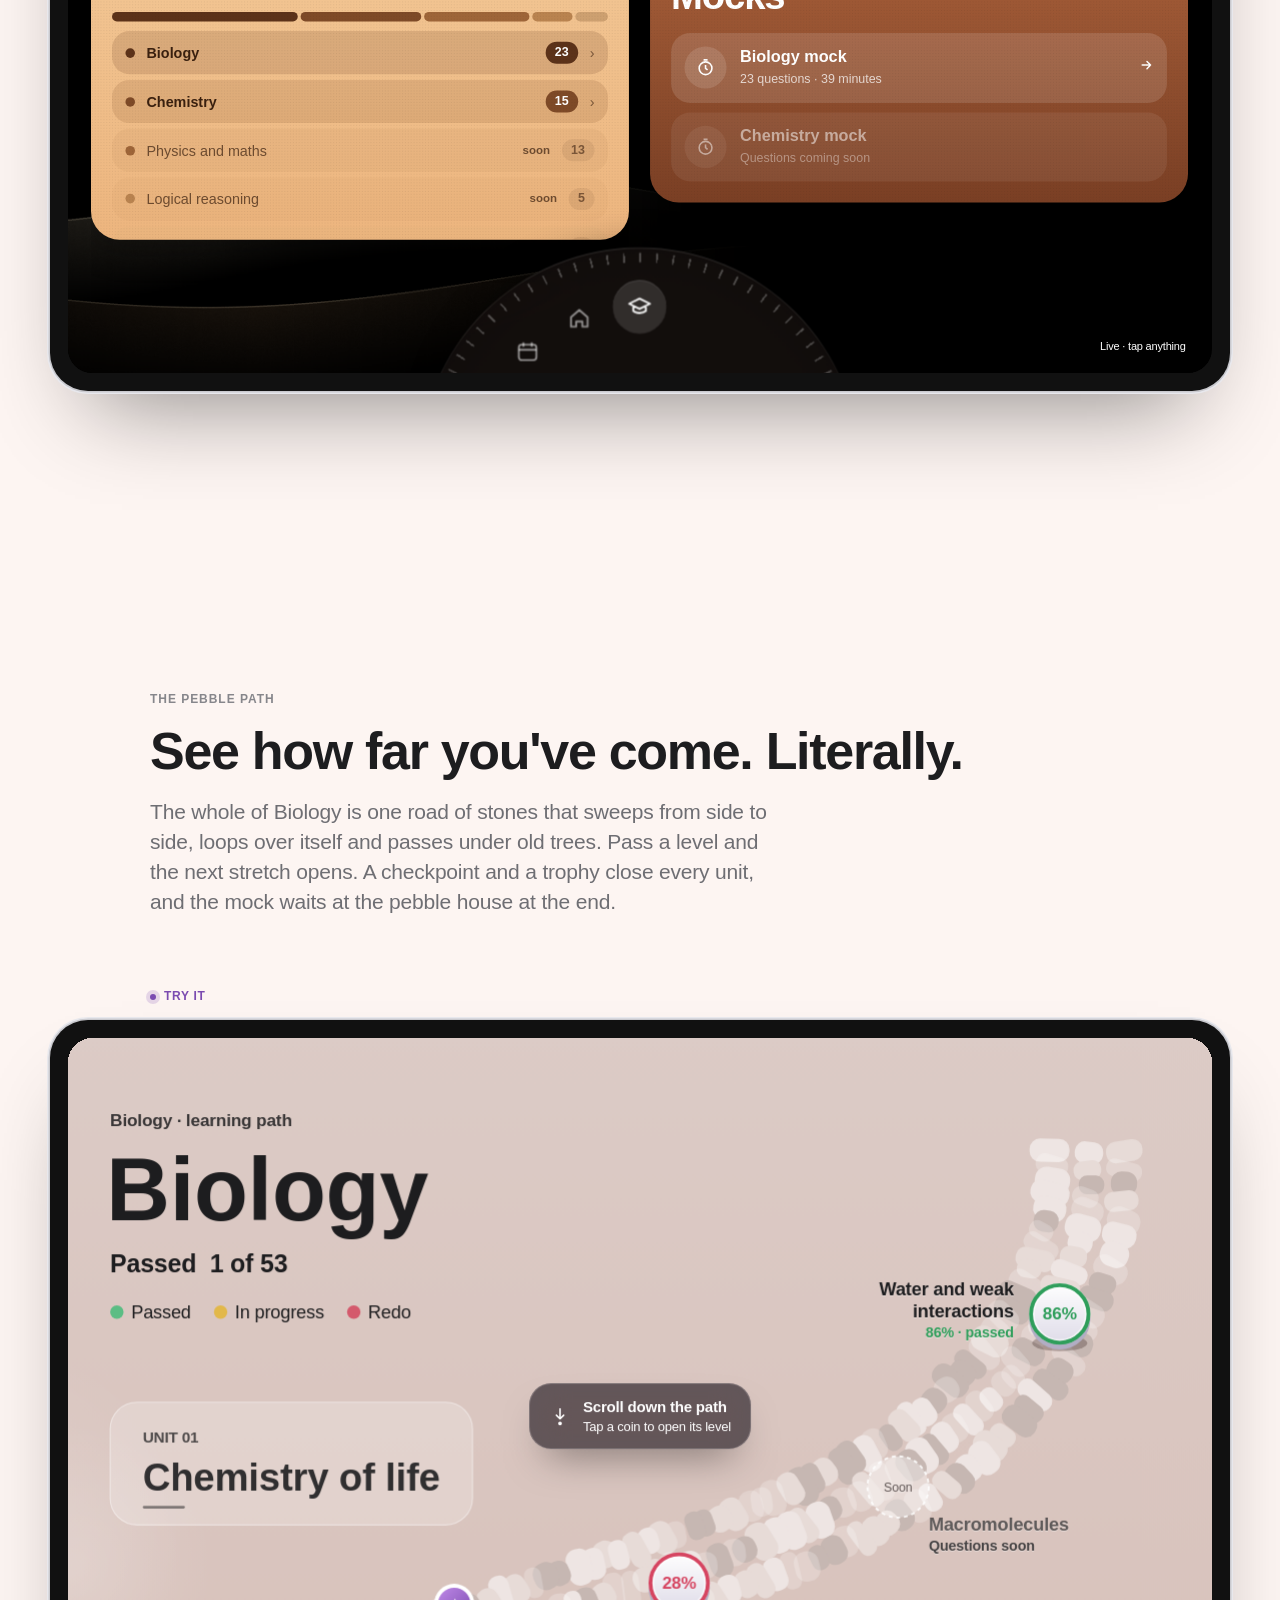
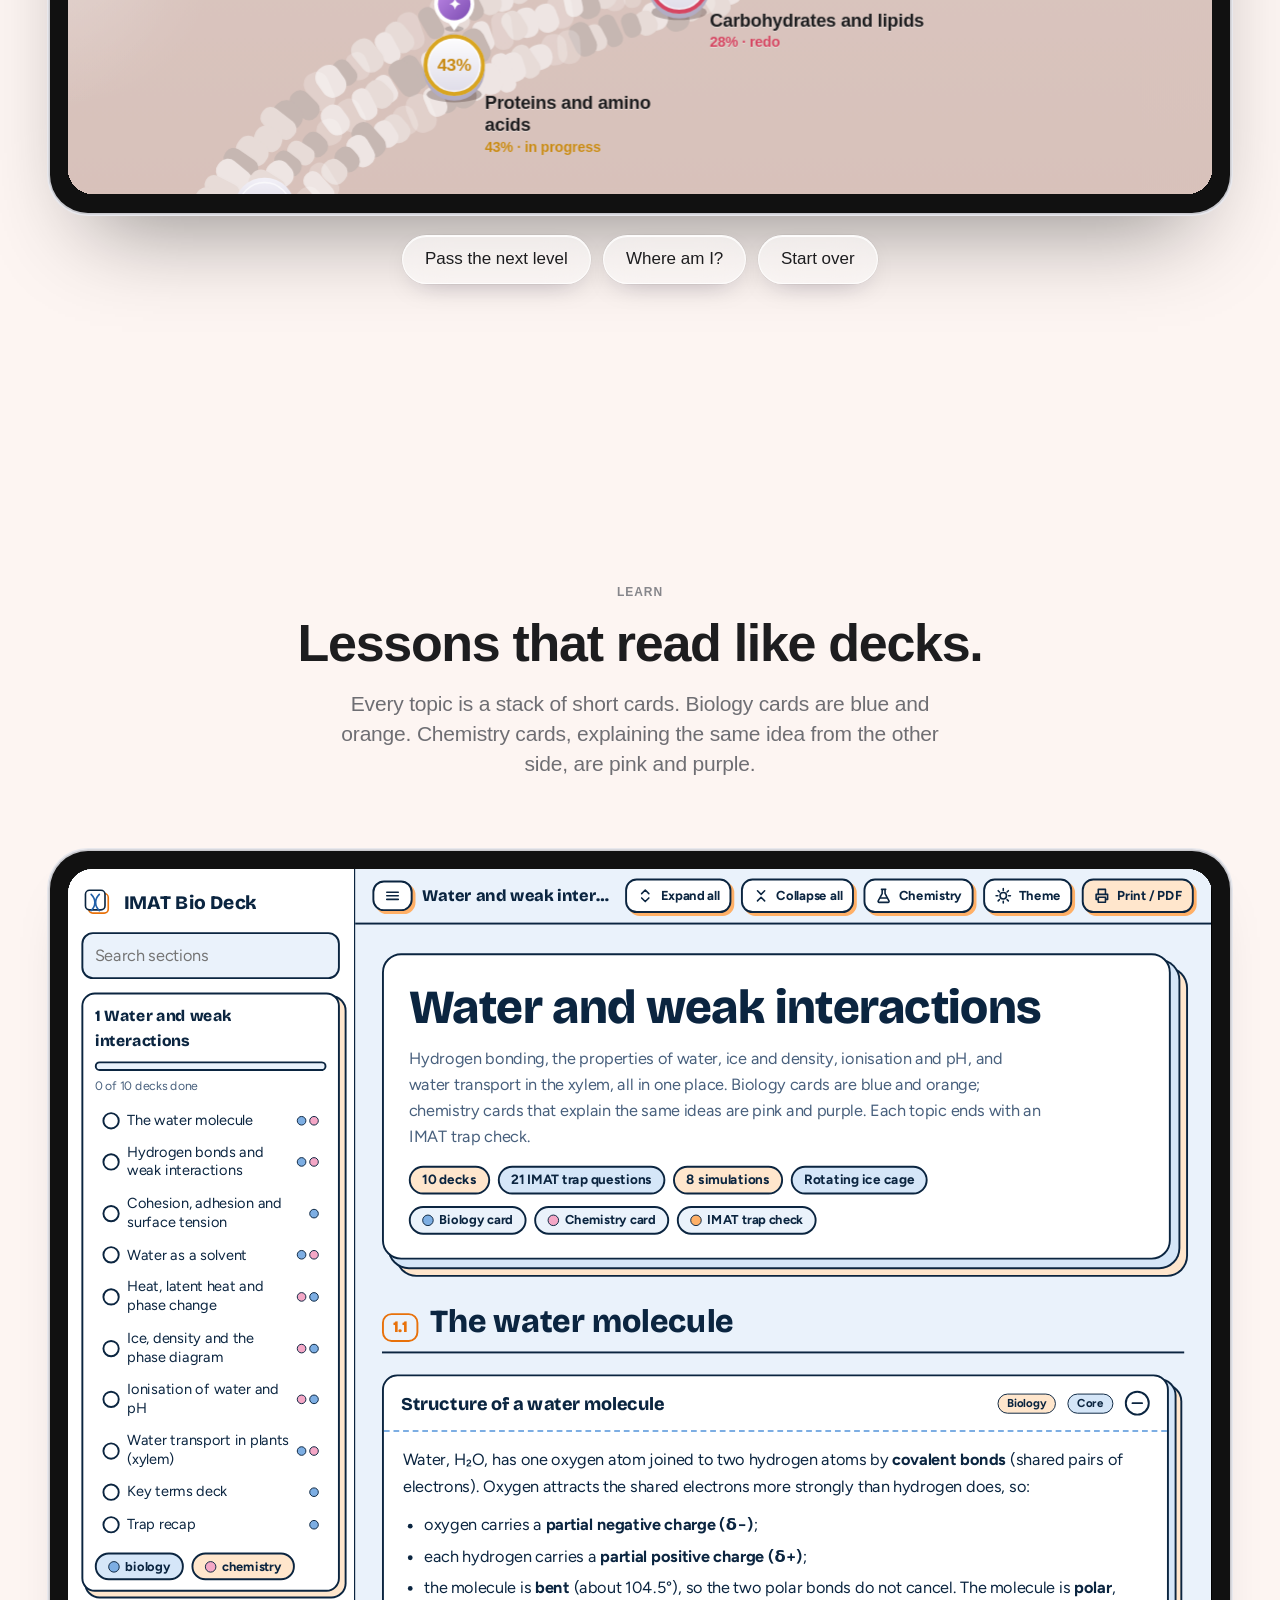
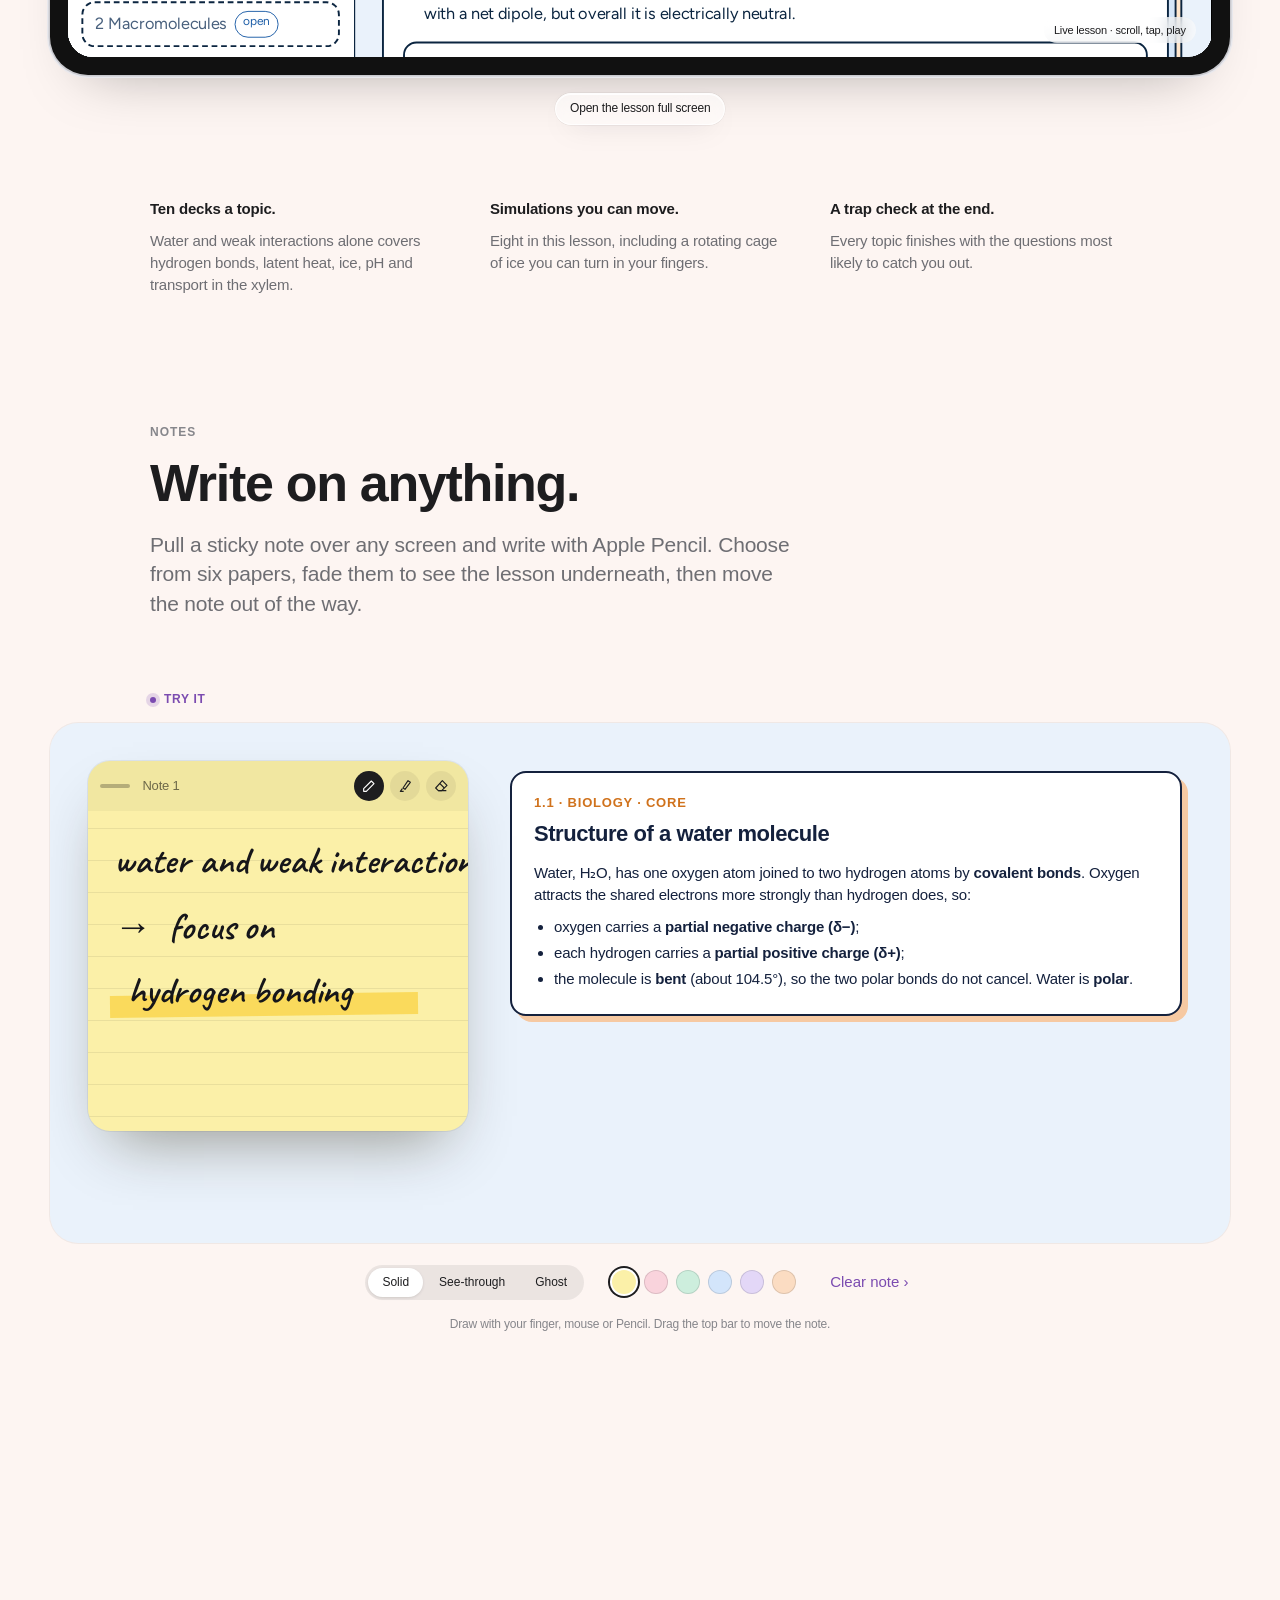
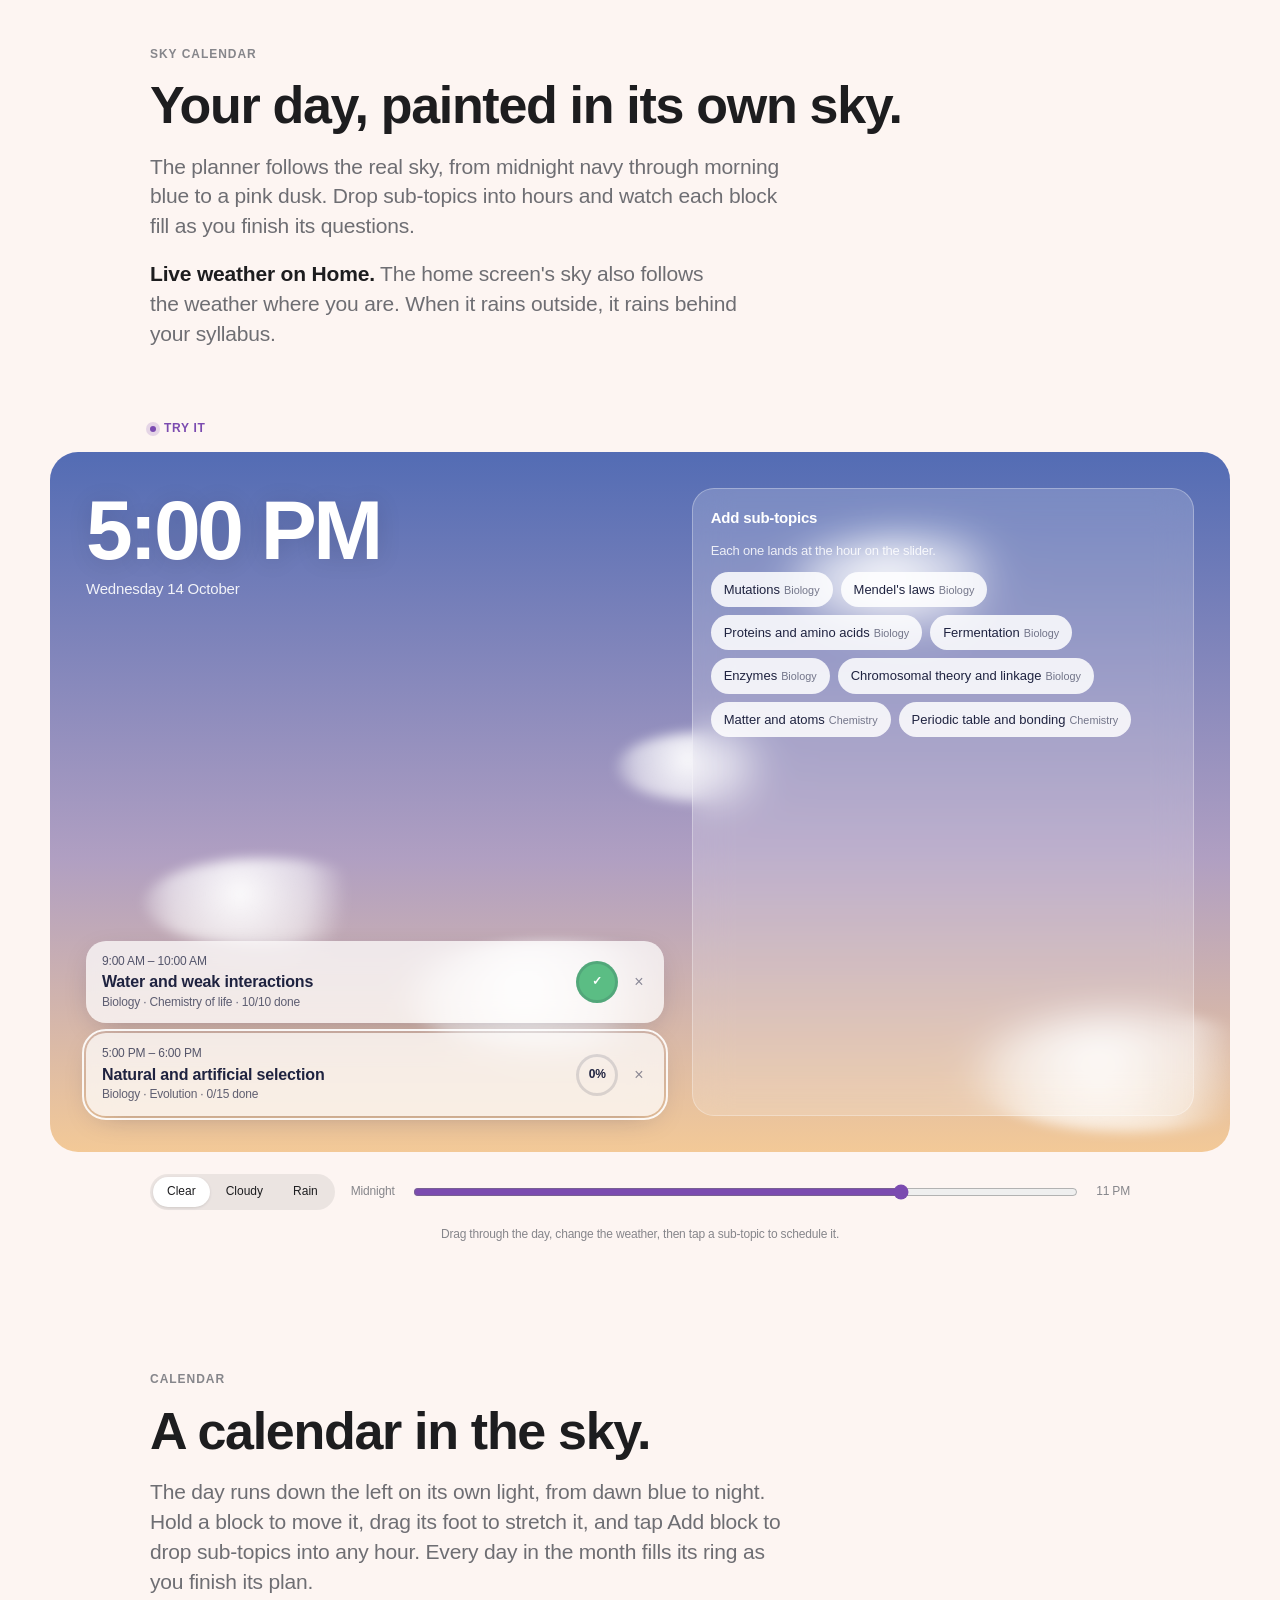
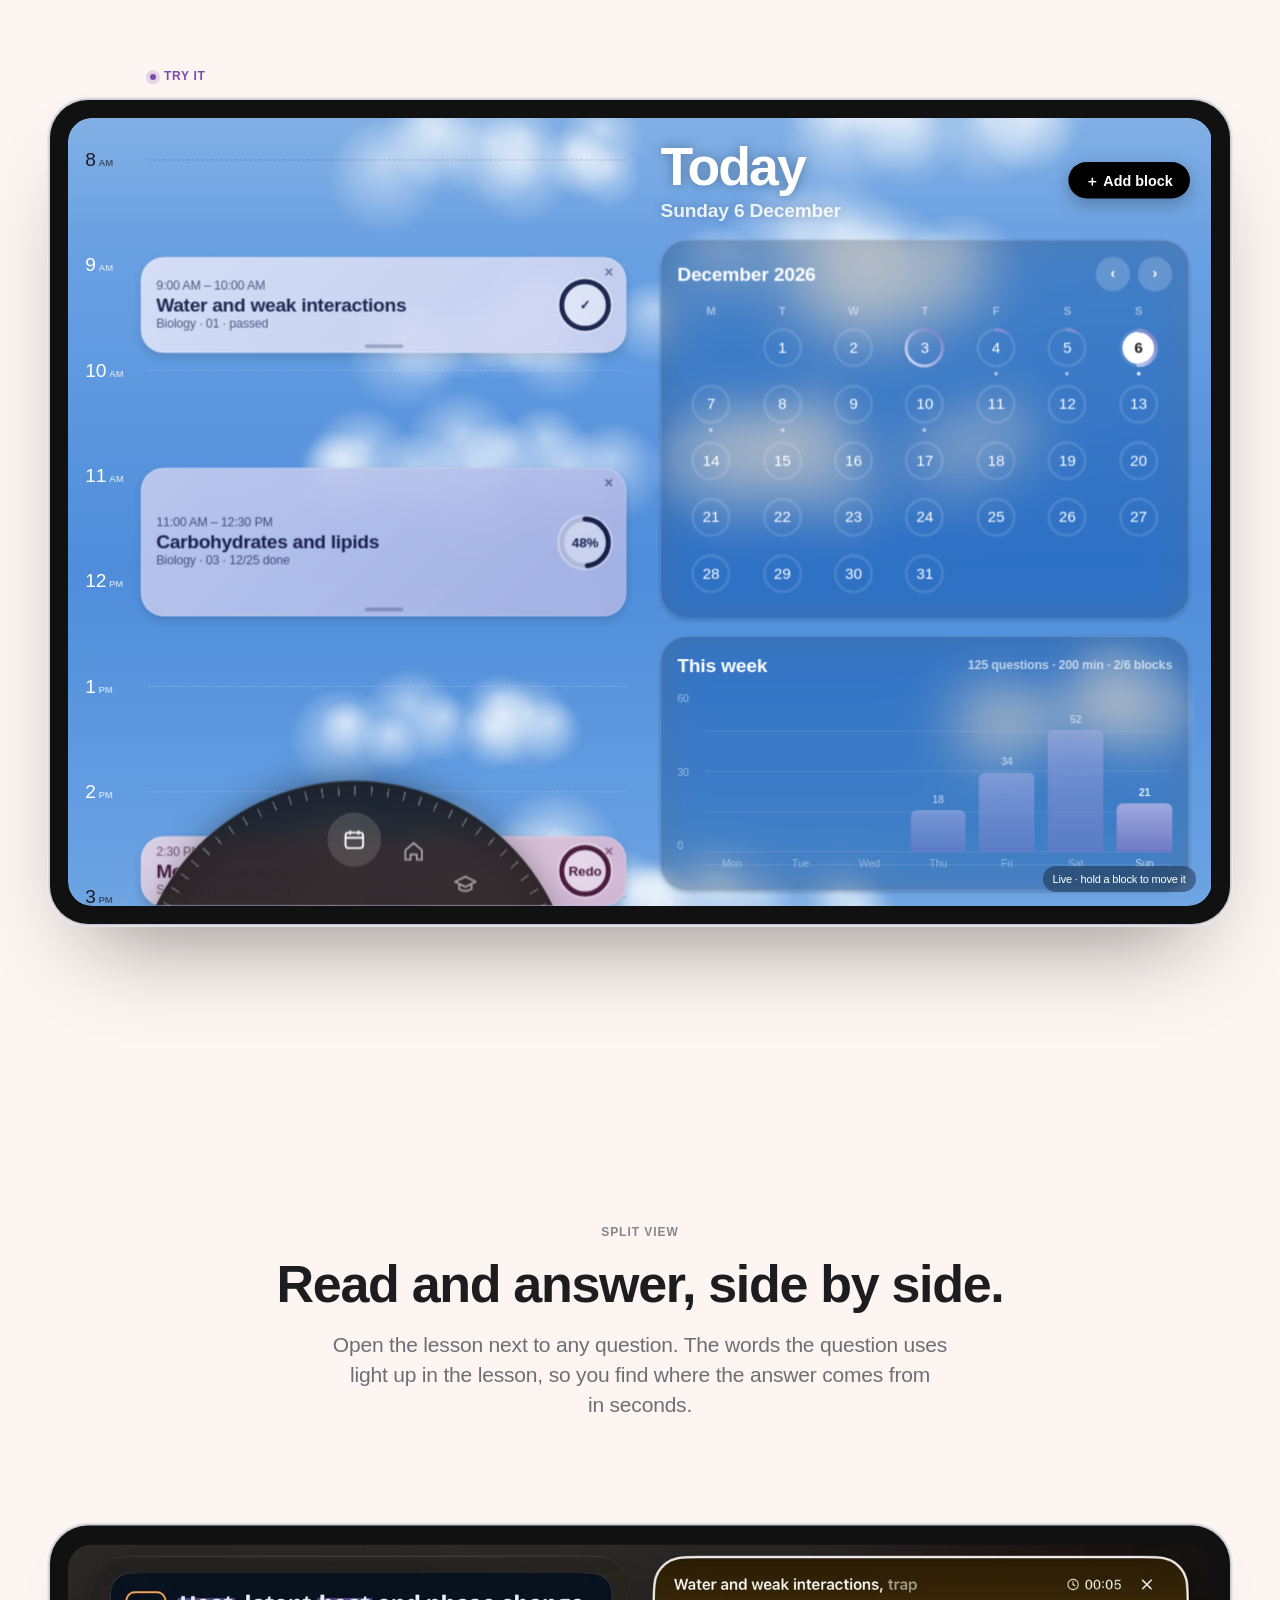
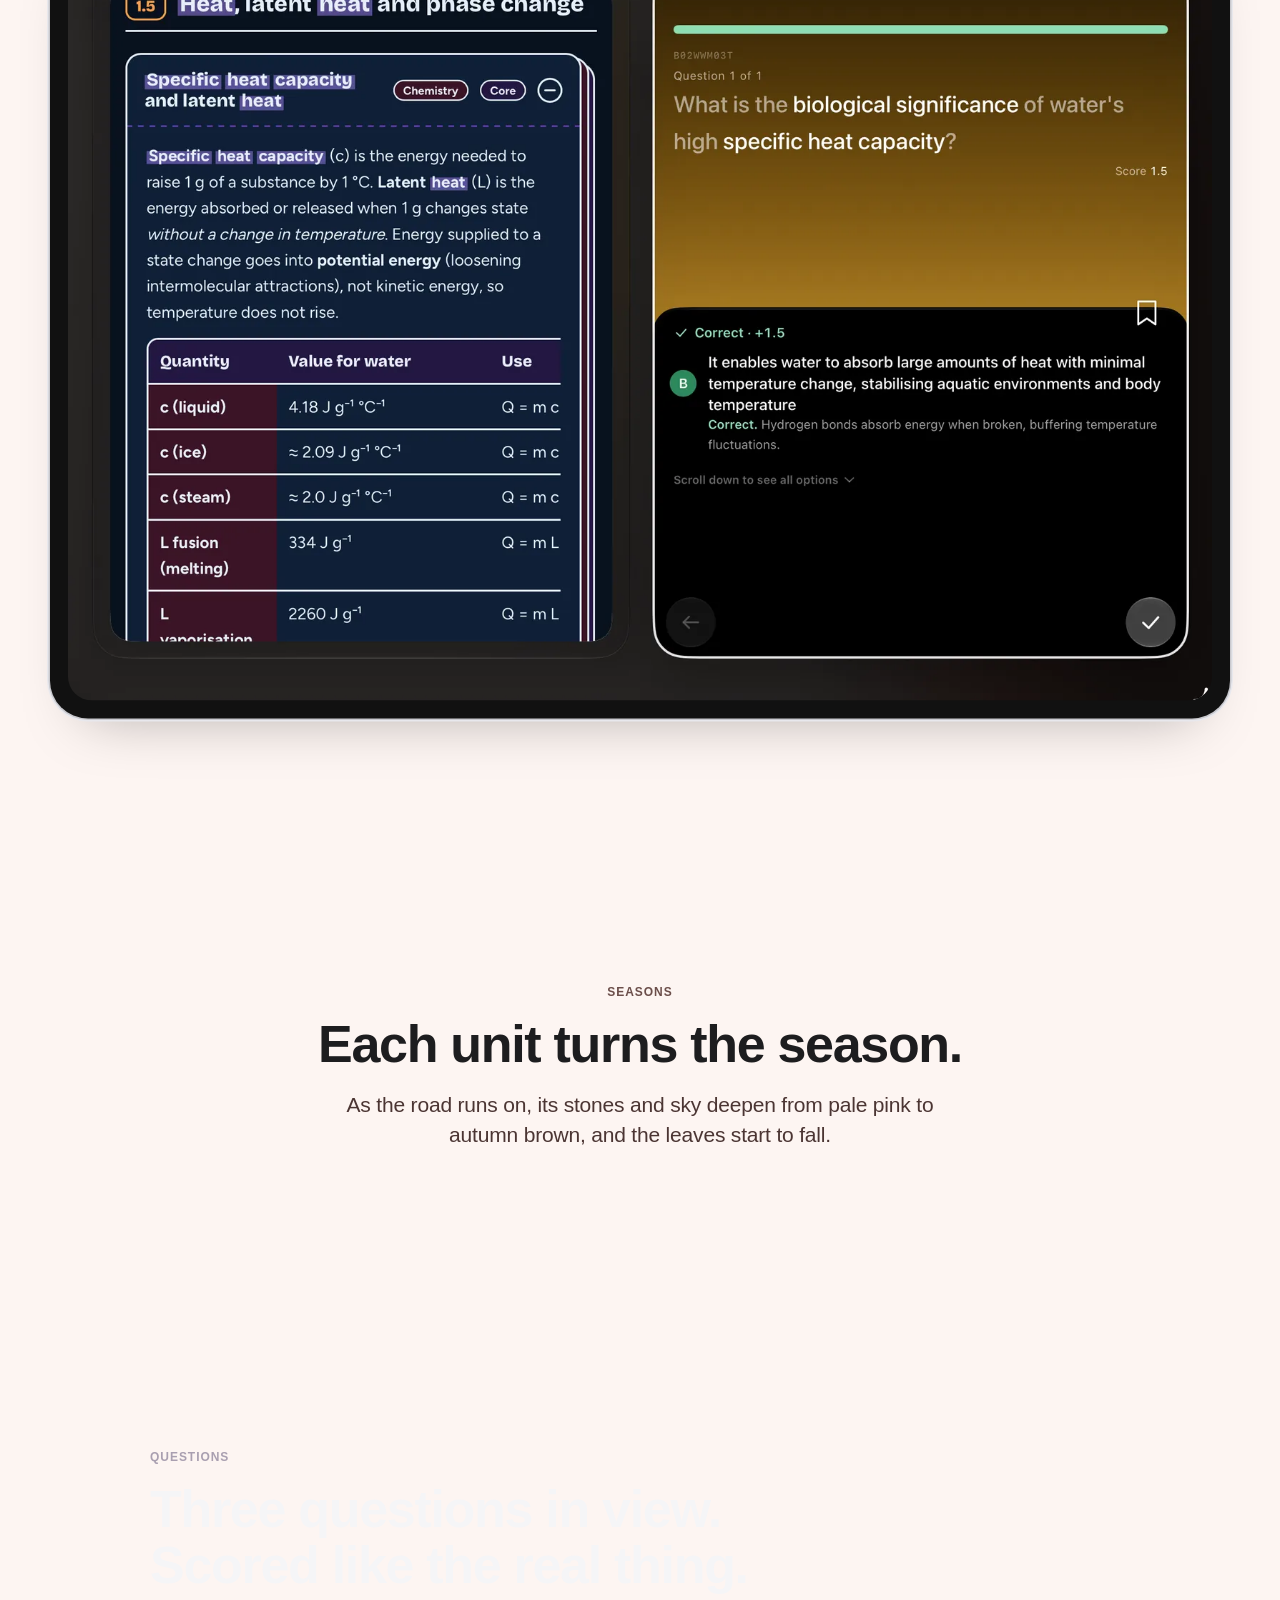
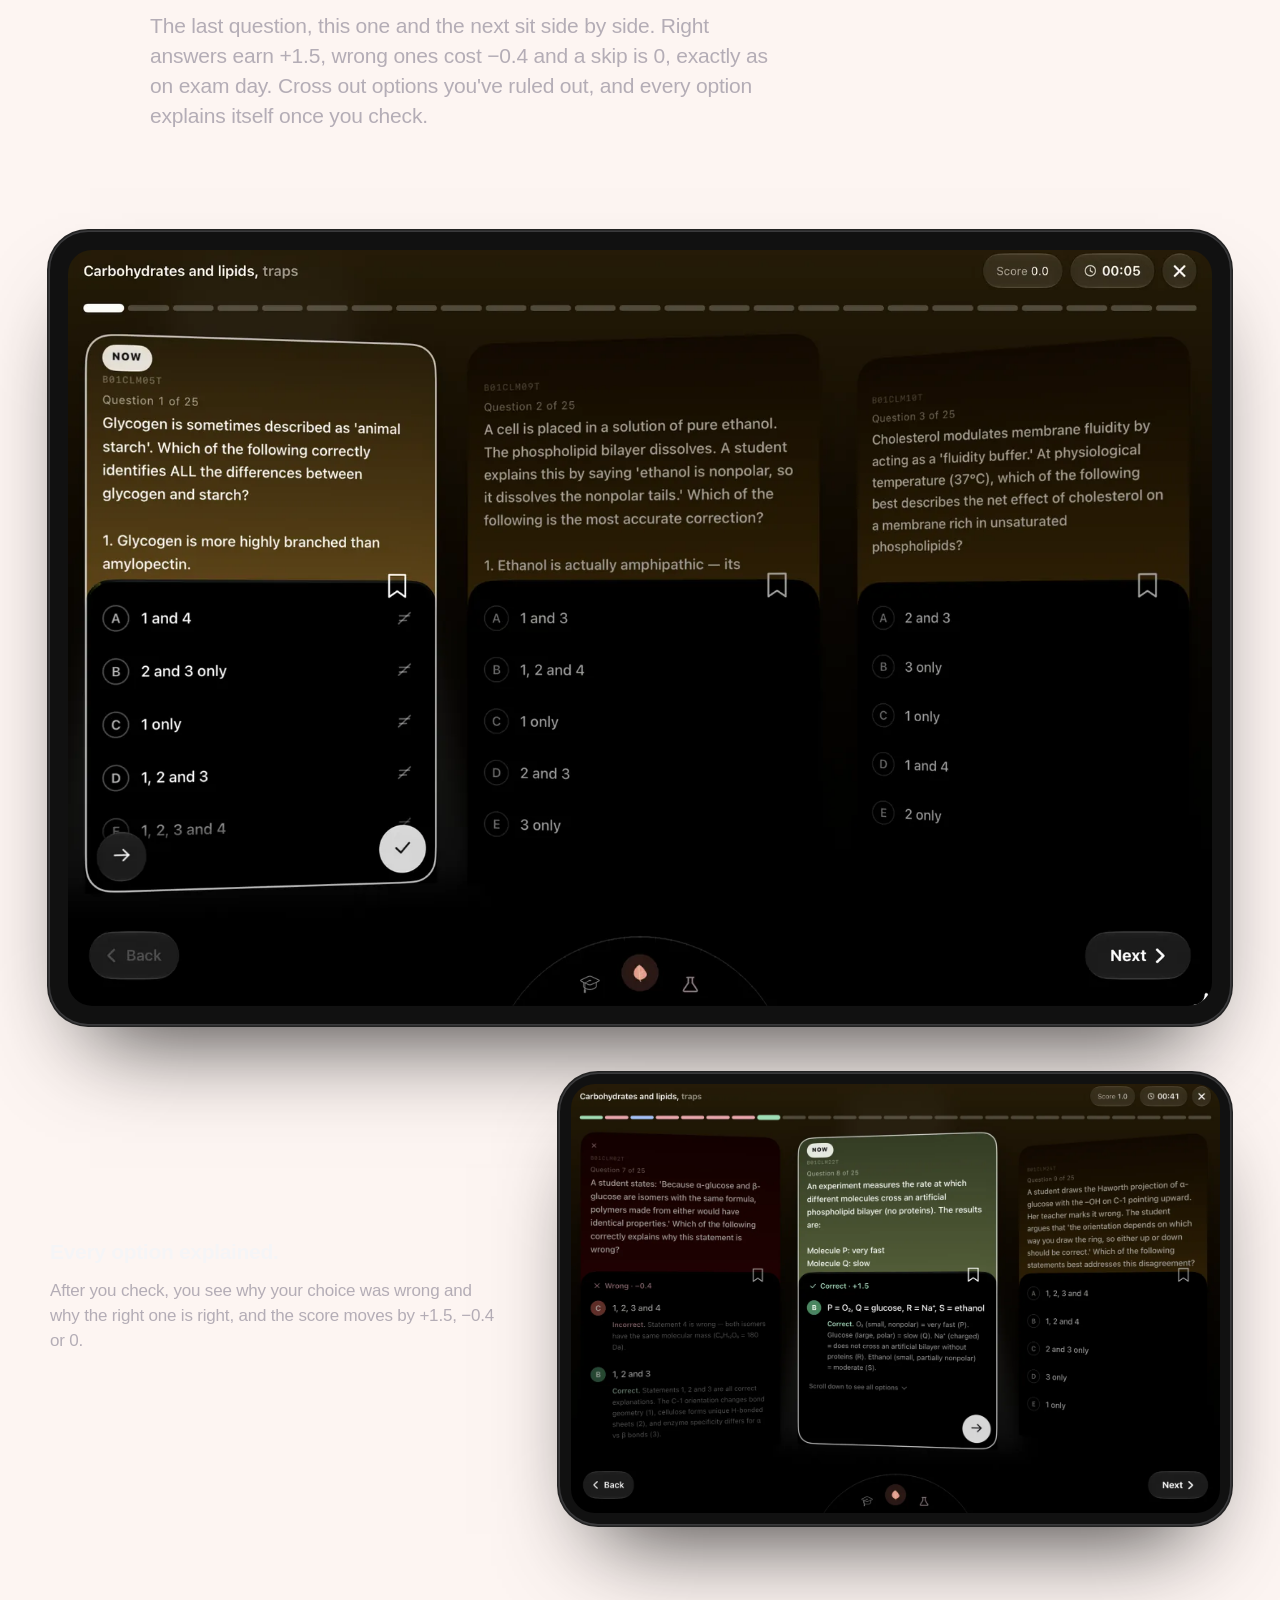
==== commit 01b7d12a: "Version the CSS and JavaScript links so browsers load each update straight away Co-Authored-By: Clau" ====
--- a/index.html
+++ b/index.html
@@ -6,7 +6,7 @@
 <meta name="description" content="Prepare for the IMAT with 728 Biology questions, 714 IMAT trap questions, timed mock tests and real +1.5 / −0.4 marking. For iPad, iPhone and Mac.">
 <meta property="og:title" content="IMAT6 · IMAT Preparation App with Question Bank and Mock Tests">
 <meta property="og:description" content="Prepare for the IMAT with 728 Biology questions, 714 IMAT trap questions, timed mock tests and real +1.5 / −0.4 marking. For iPad, iPhone and Mac.">
-<link rel="preconnect" href="https://fonts.googleapis.com"><link rel="stylesheet" href="https://fonts.googleapis.com/css2?family=Caveat:wght@500;600&display=swap"><link rel="stylesheet" href="app-screens.css"><link rel="stylesheet" href="style.css">
+<link rel="preconnect" href="https://fonts.googleapis.com"><link rel="stylesheet" href="https://fonts.googleapis.com/css2?family=Caveat:wght@500;600&display=swap"><link rel="stylesheet" href="app-screens.css?v=1792106897"><link rel="stylesheet" href="style.css?v=1792106897">
 <script type="application/ld+json">{"@context": "https://schema.org", "@type": "SoftwareApplication", "name": "IMAT6", "applicationCategory": "EducationalApplication", "operatingSystem": "iPadOS, iOS, macOS", "description": "IMAT preparation app with a Biology question bank, IMAT trap questions, timed mock tests and real negative marking."}</script>
 </head><body>
 <header class="nav band"><div class="nav-in">
@@ -418,7 +418,7 @@
 <nav aria-label="Footer"><a href="index.html">Home</a><a href="how-it-works.html">How it works</a><a href="devices.html">Devices</a><a href="about.html">About</a><a href="compare.html">Compare</a><a href="index.html#contact">Contact</a></nav><hr>
 <p style="margin:0">IMAT6 is an independent study app. It is not affiliated with Cineca, the Italian Ministry of University and Research, or Apple Inc. iPad, iPhone, Mac and Apple Pencil are trademarks of Apple Inc. Exam format details reflect the most recent published IMAT; always check the official call for applications.</p>
 <p style="margin:0">© 2026 IMAT6.</p></div></footer>
-<script src="site.js"></script>
-<script src="path.js"></script>
-<script src="app-screens.js"></script>
+<script src="site.js?v=1792106897"></script>
+<script src="path.js?v=1792106897"></script>
+<script src="app-screens.js?v=1792106897"></script>
 </body></html>
--- a/style.css
+++ b/style.css
@@ -812,3 +812,4 @@
 .subj-list b{font-size:clamp(44px,8vw,104px);font-weight:800;letter-spacing:-.05em;line-height:.98;color:var(--c)}
 .subj-list .sl-m{grid-column:2;margin-top:10px;font-size:clamp(14px,1.3vw,16px);color:var(--ink-2);display:flex;flex-wrap:wrap;gap:6px 14px;align-items:center}
 .subj-list .sl-m em{font-style:normal;font-size:12px;font-weight:600;padding:4px 10px;border-radius:999px;color:var(--c);box-shadow:inset 0 0 0 1px var(--c)}
+.subj-list{margin:clamp(72px,10vw,140px) 0 clamp(96px,12vw,170px)}
